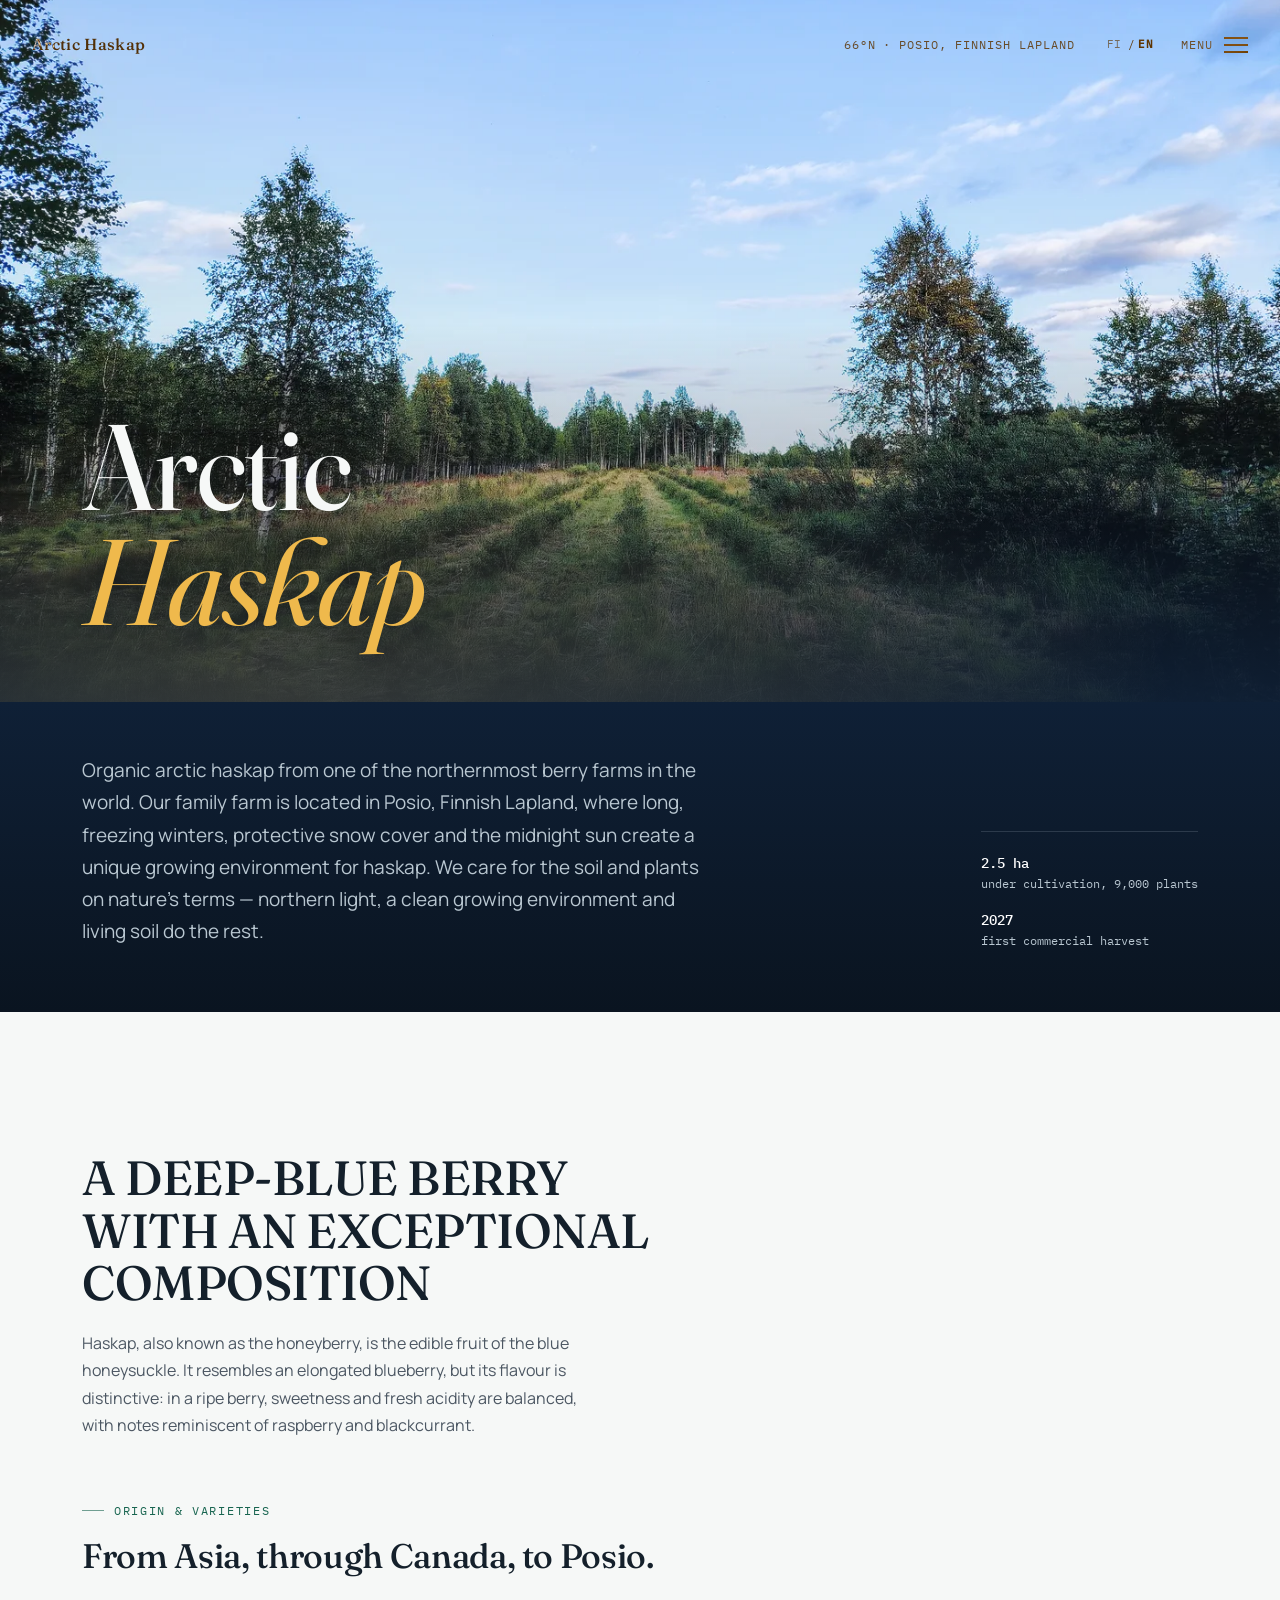
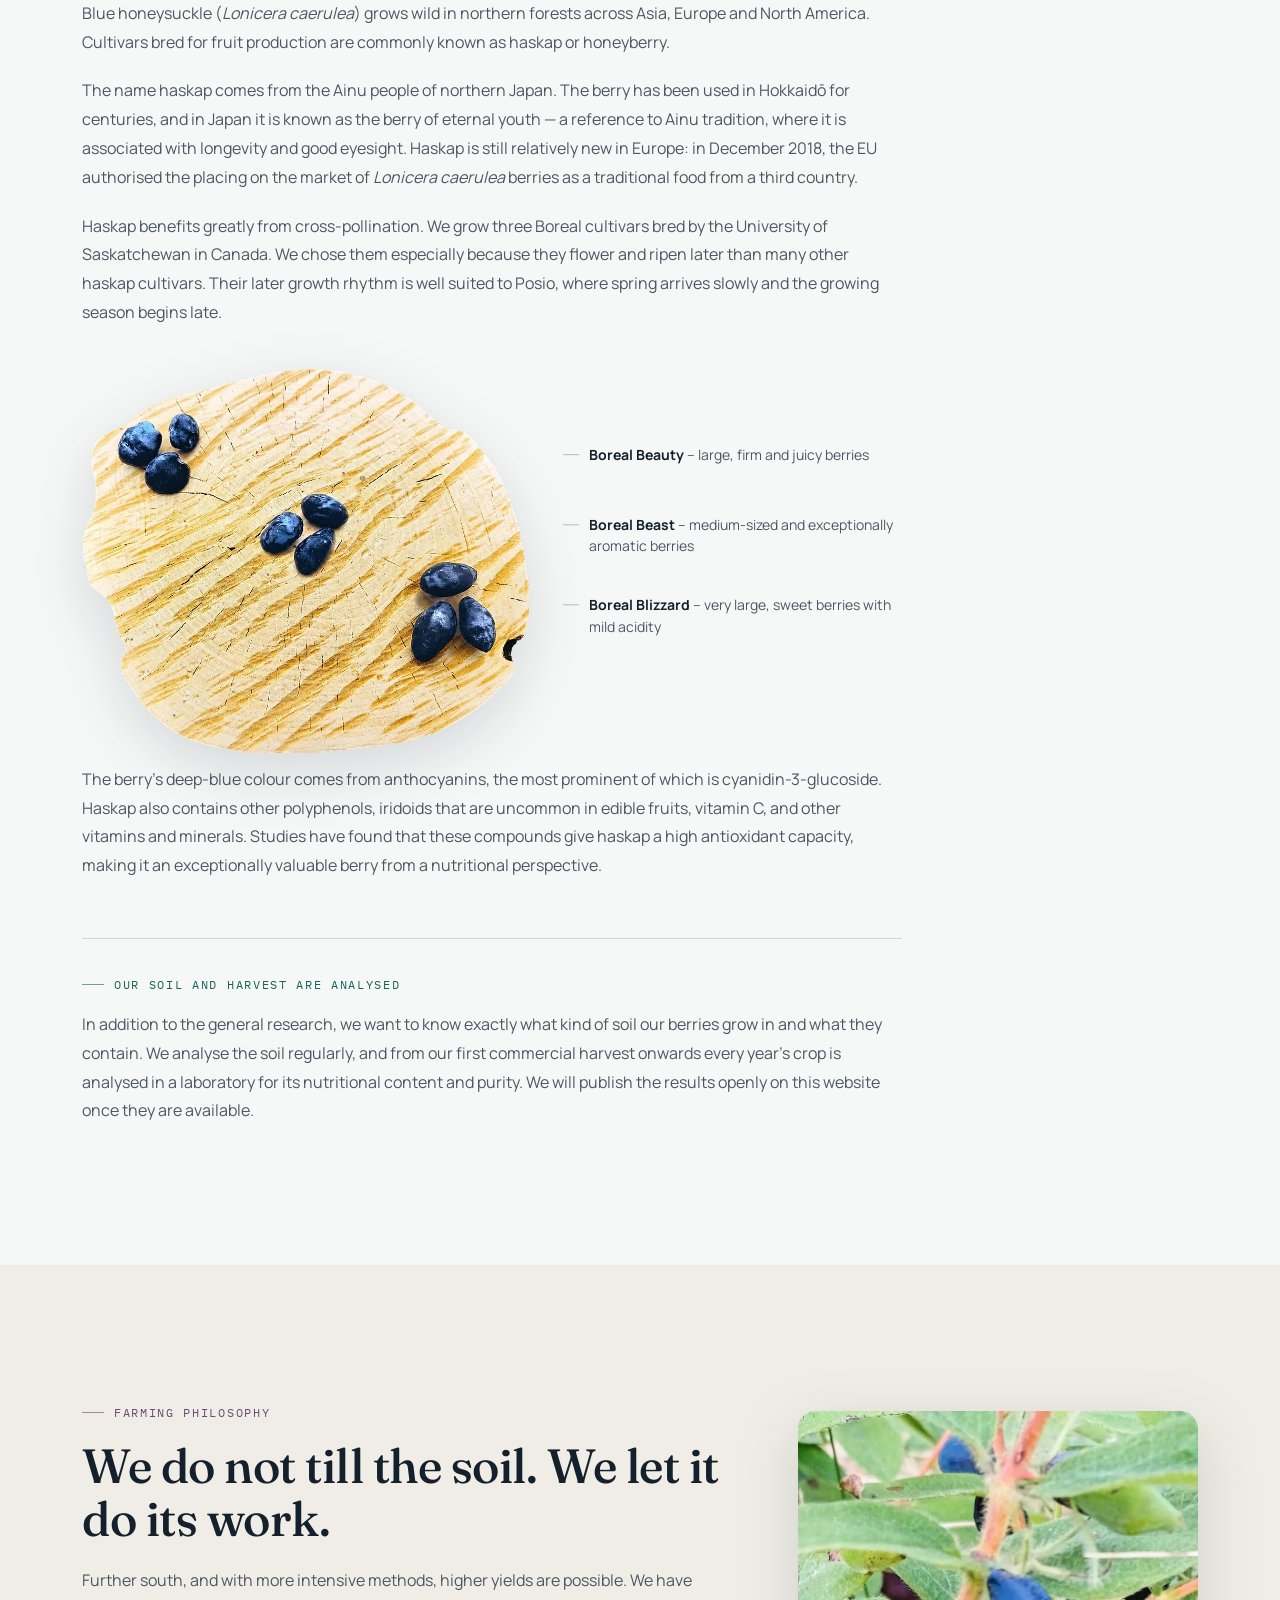
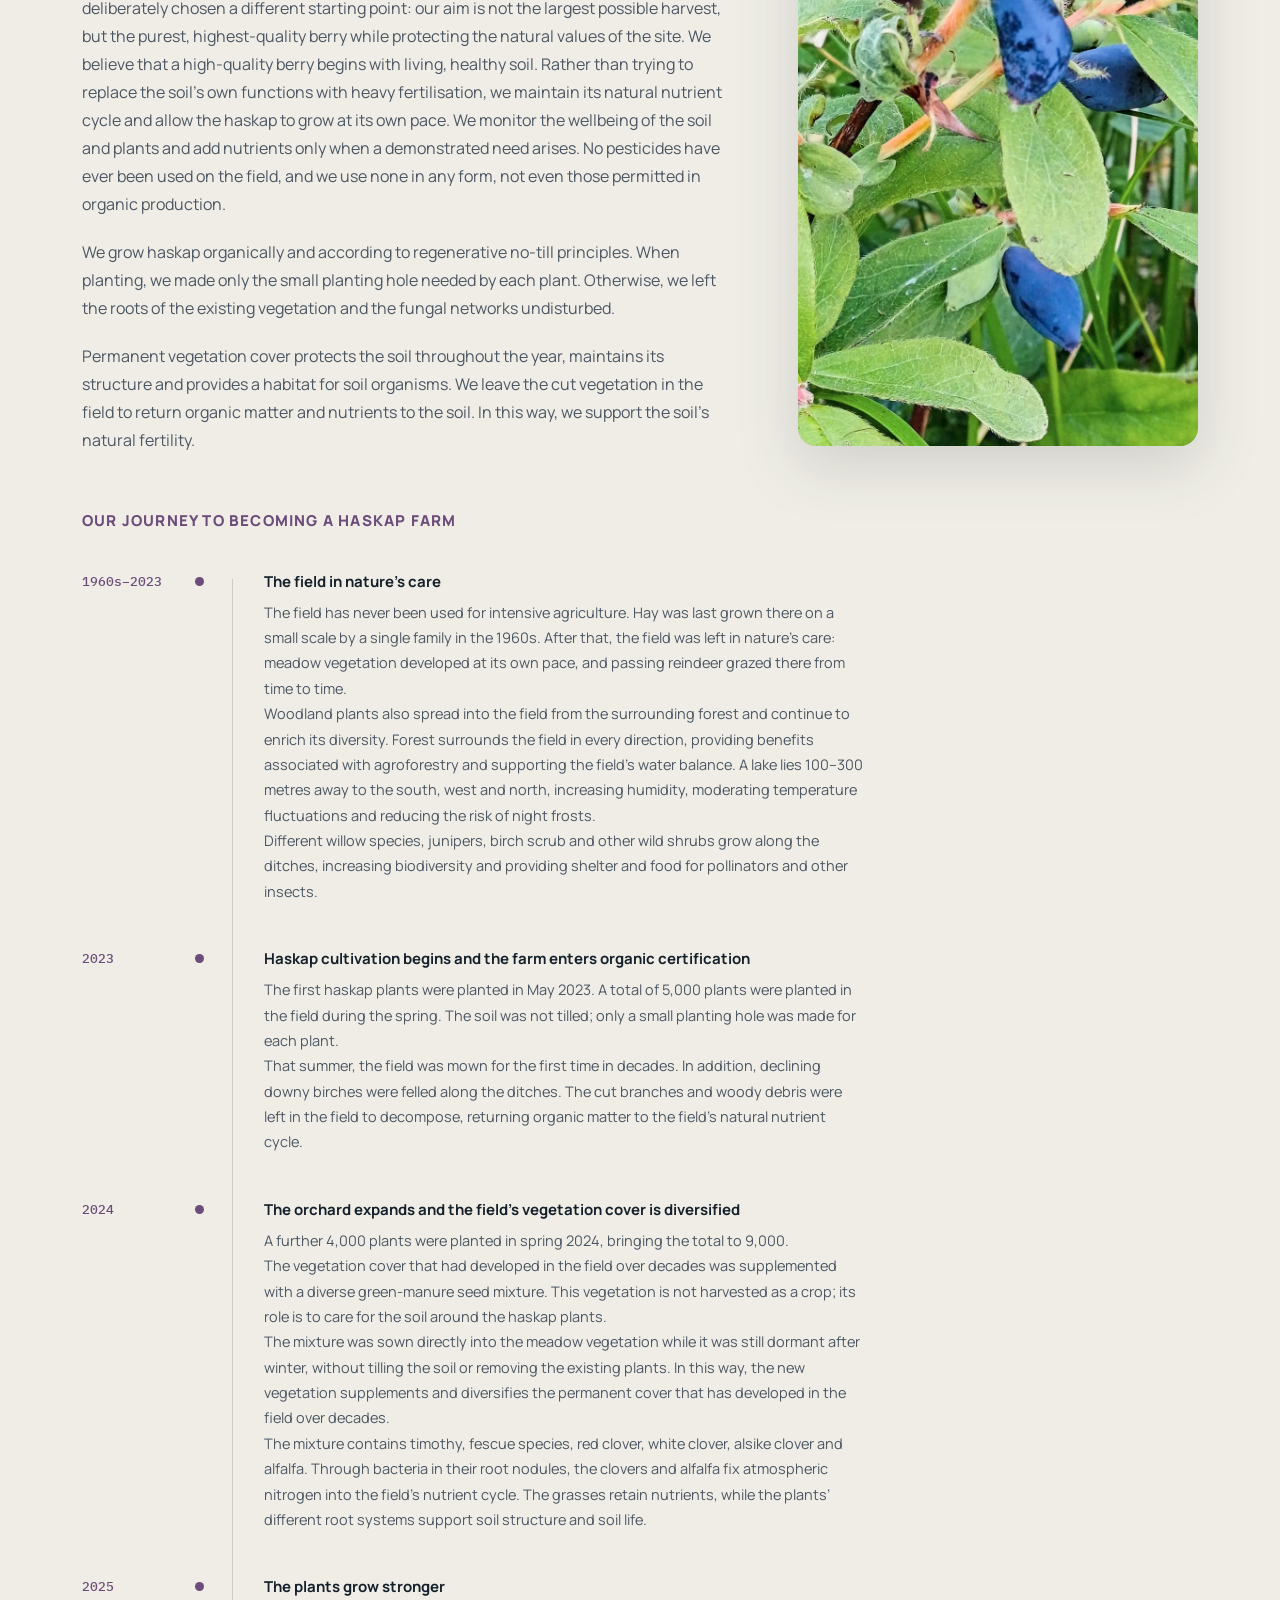
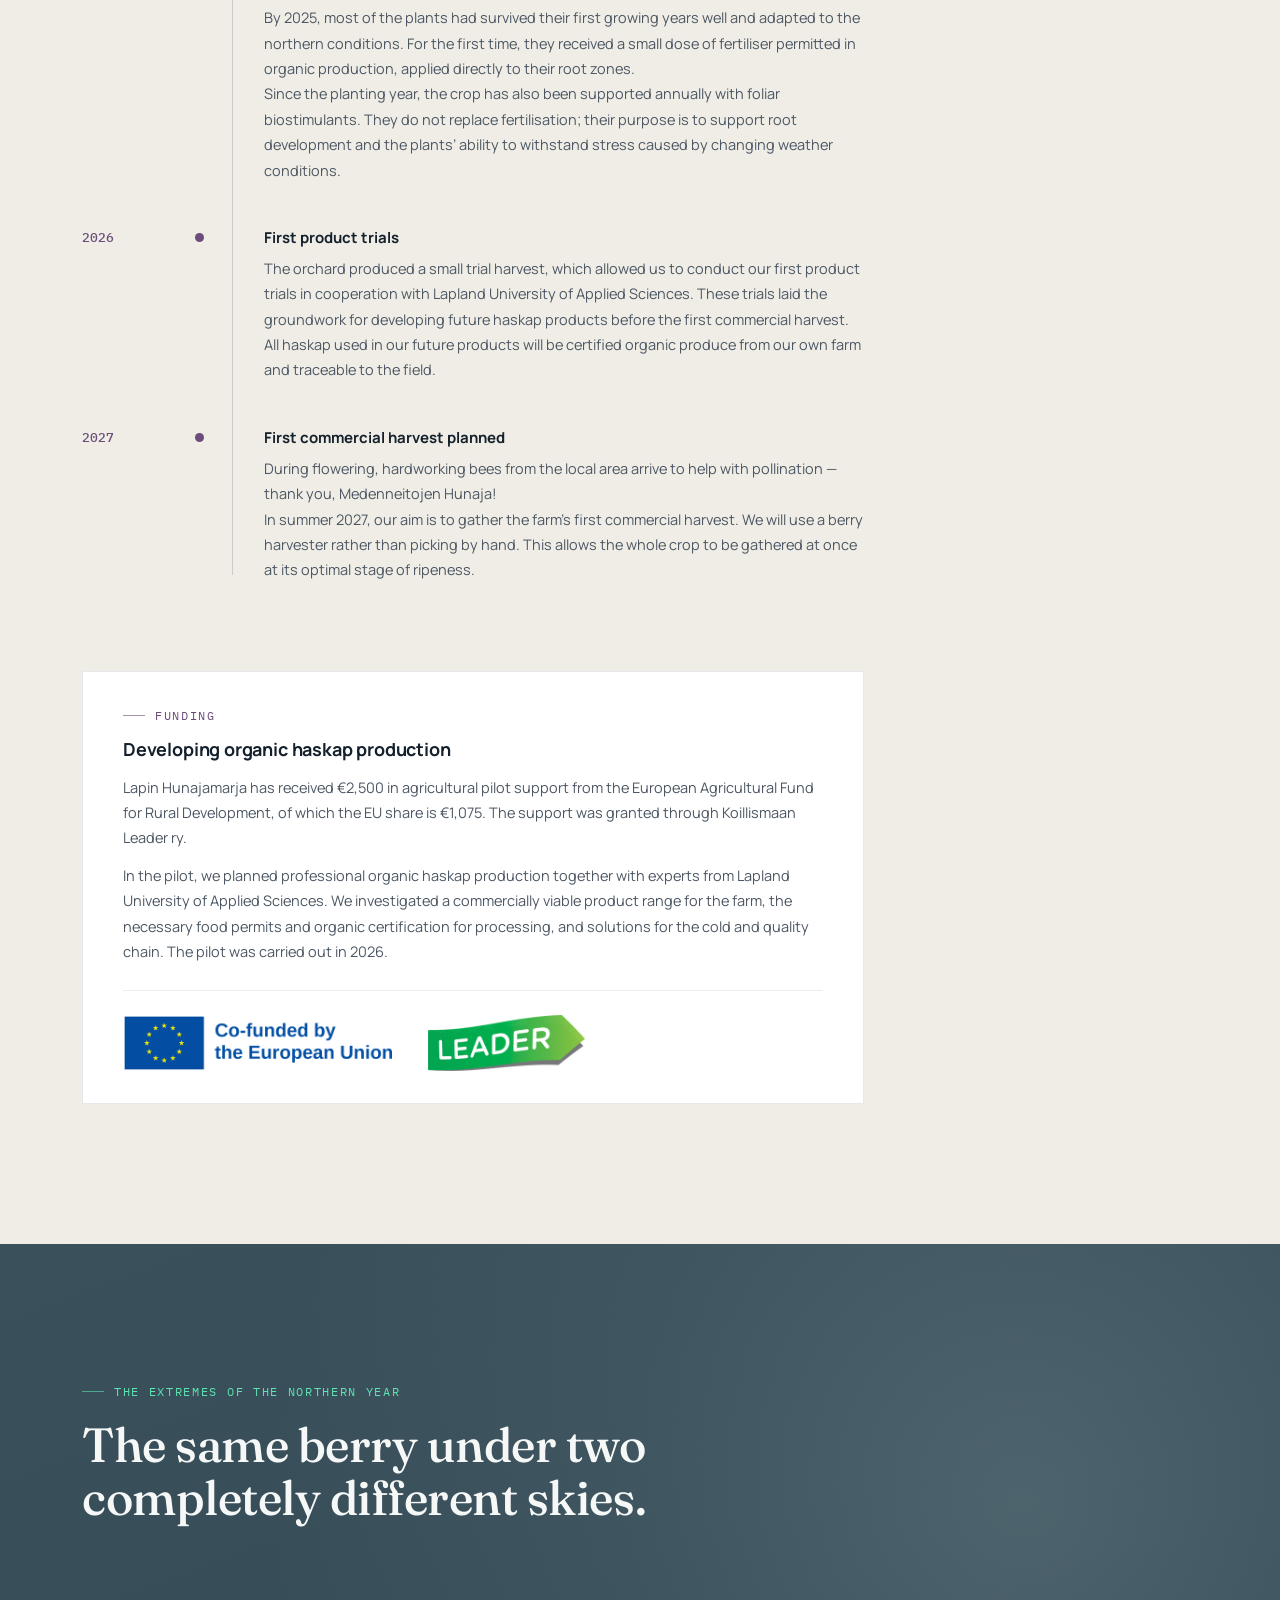
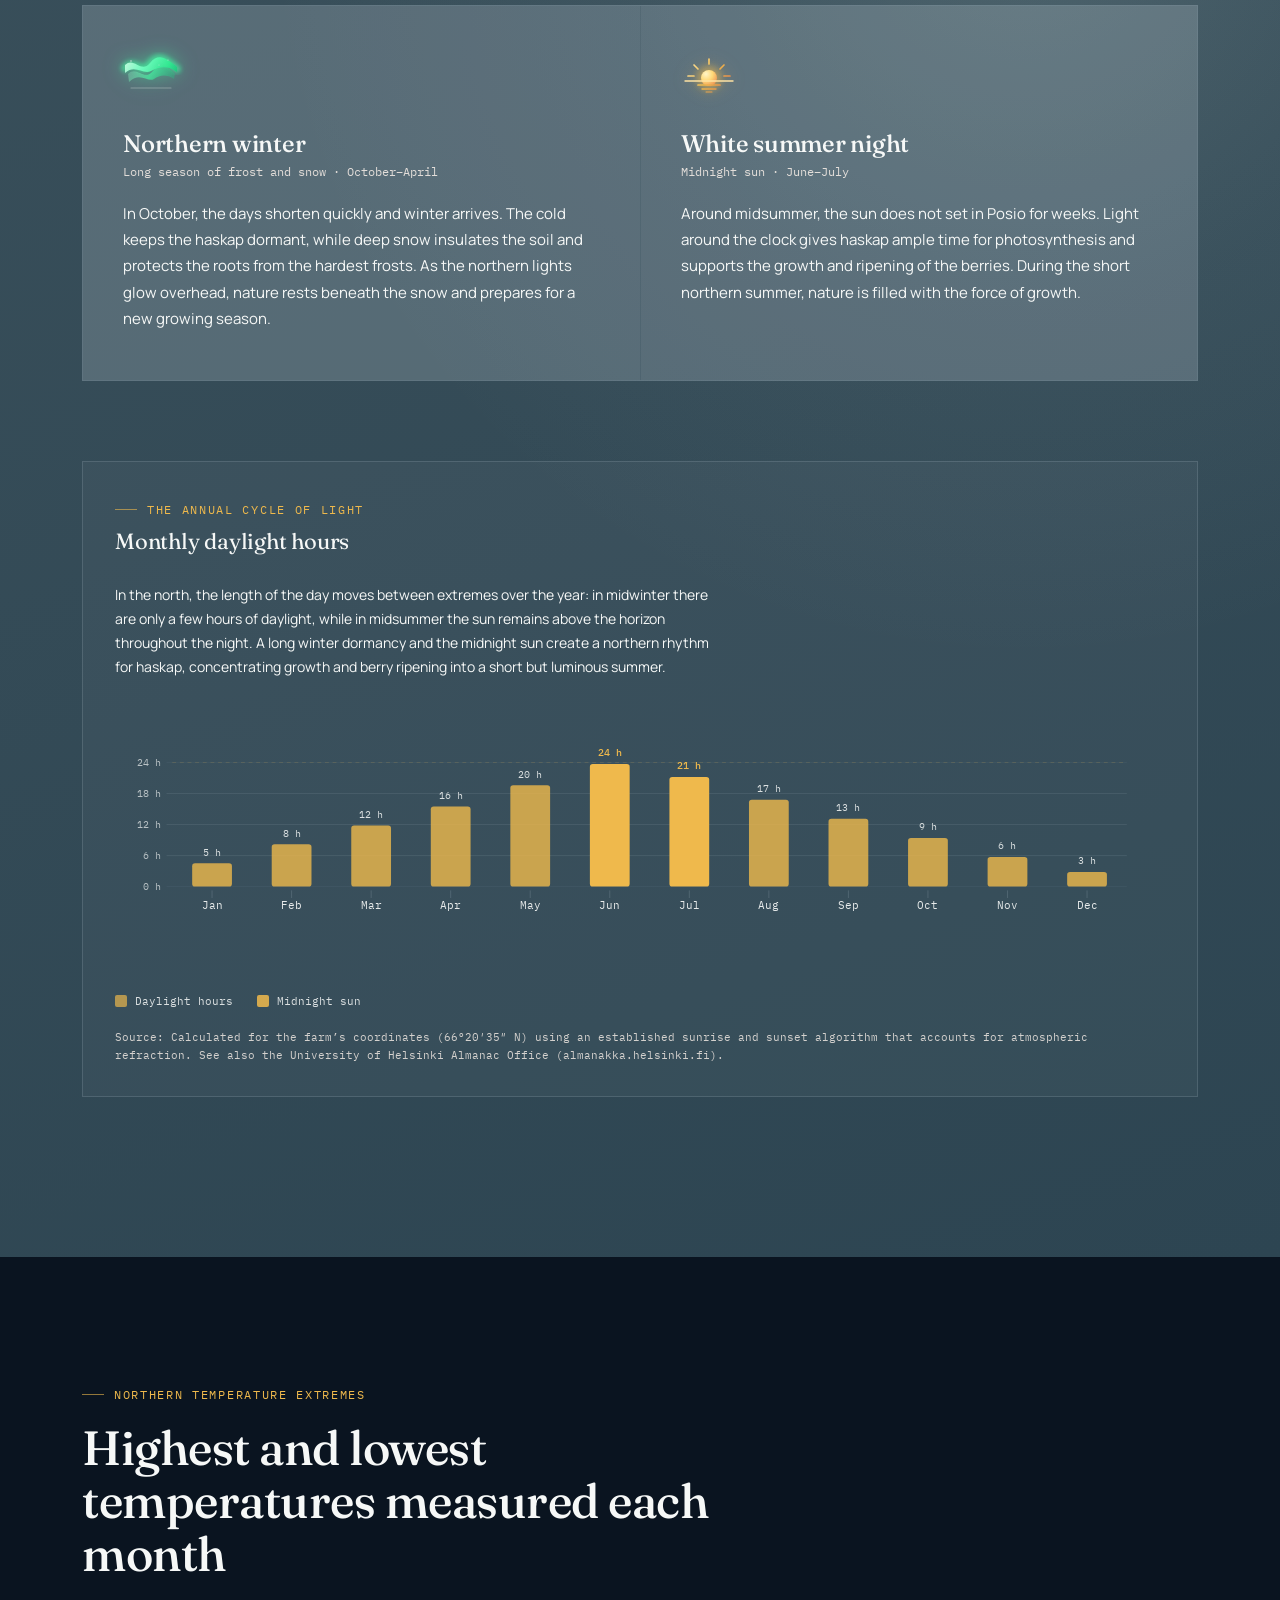
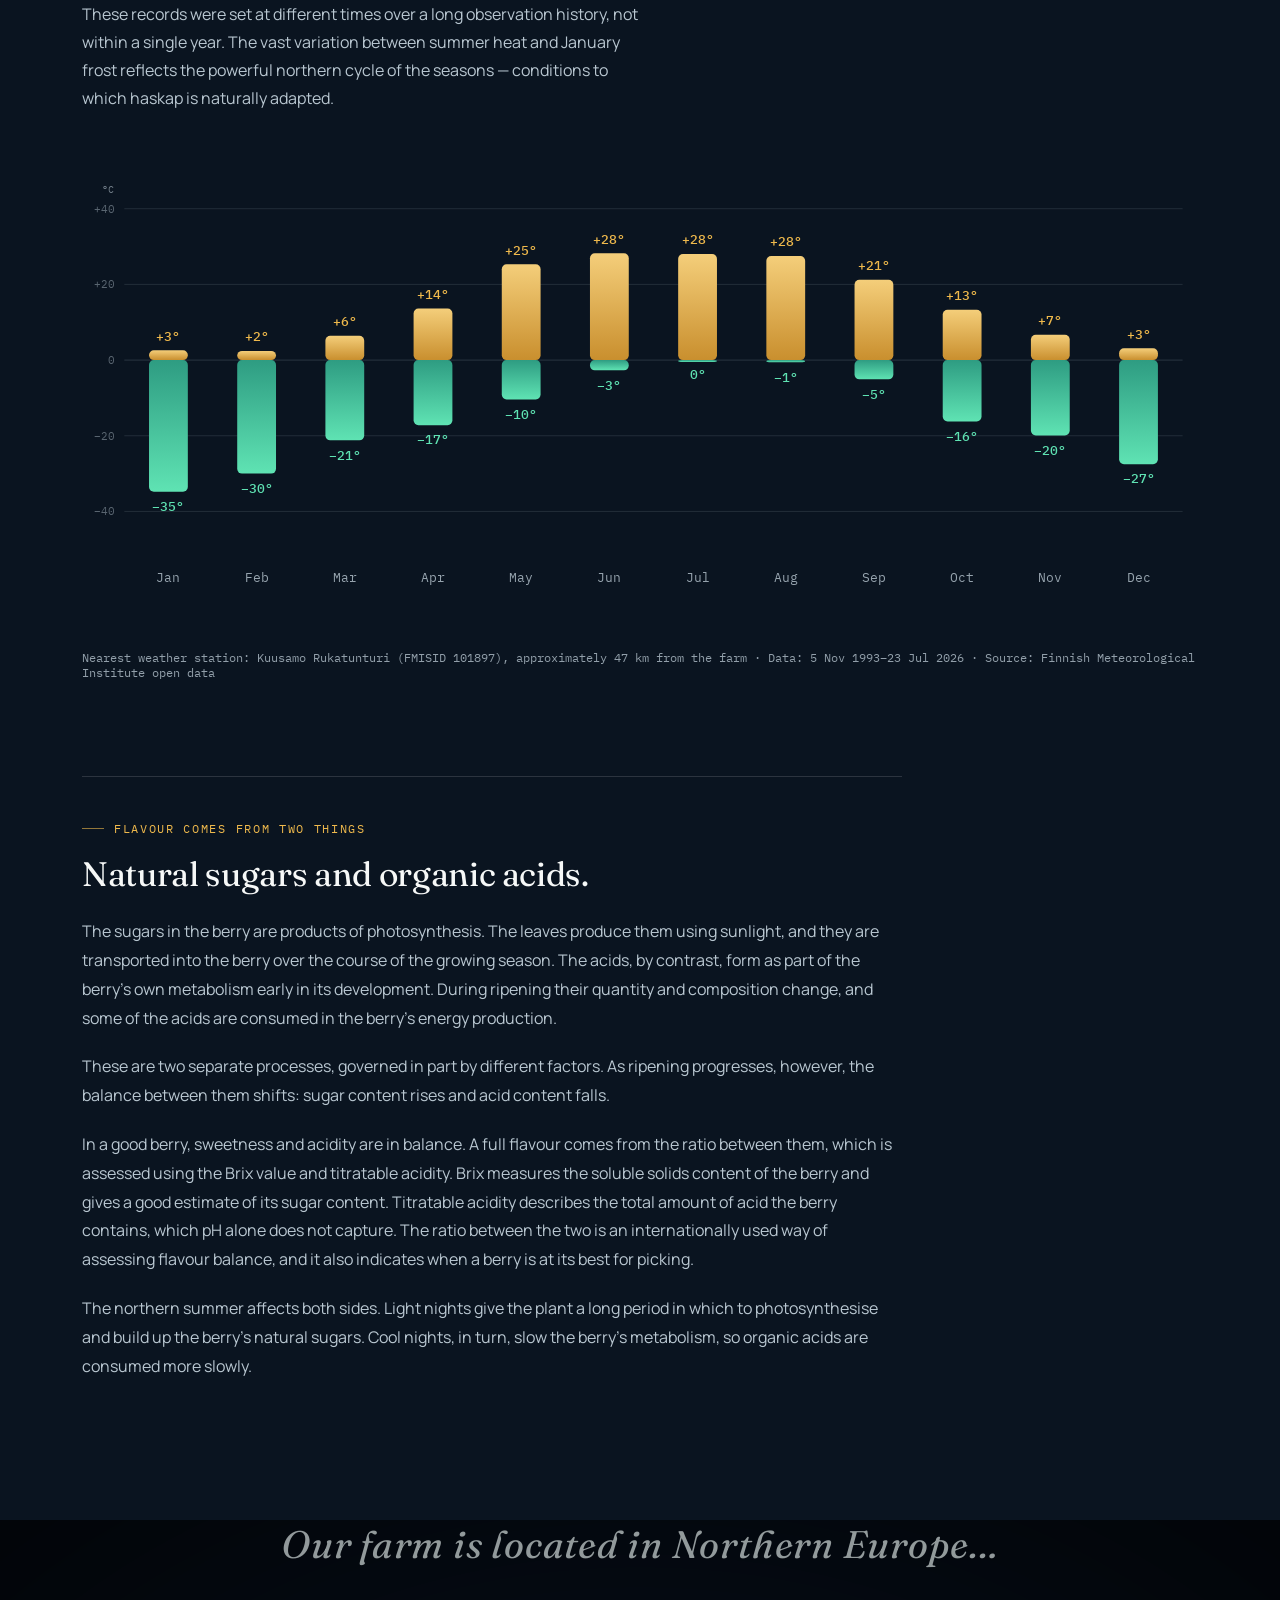
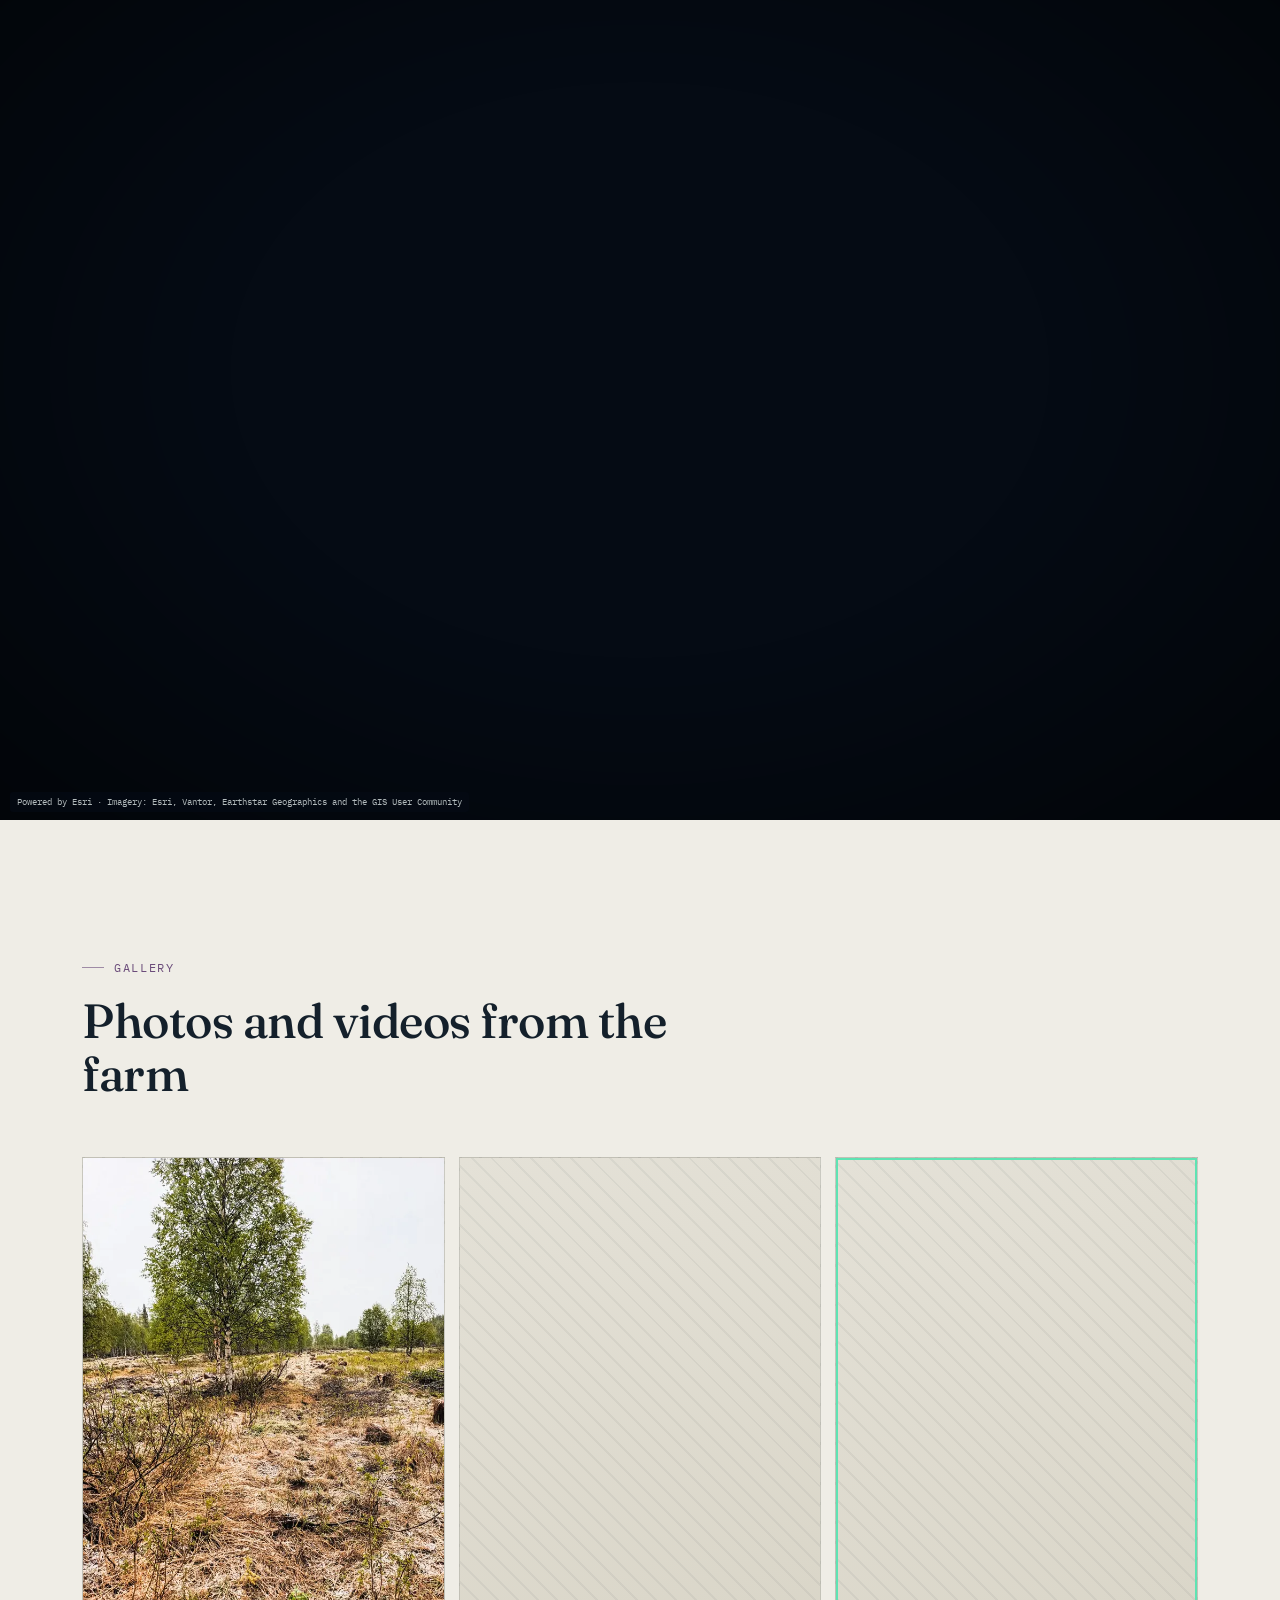
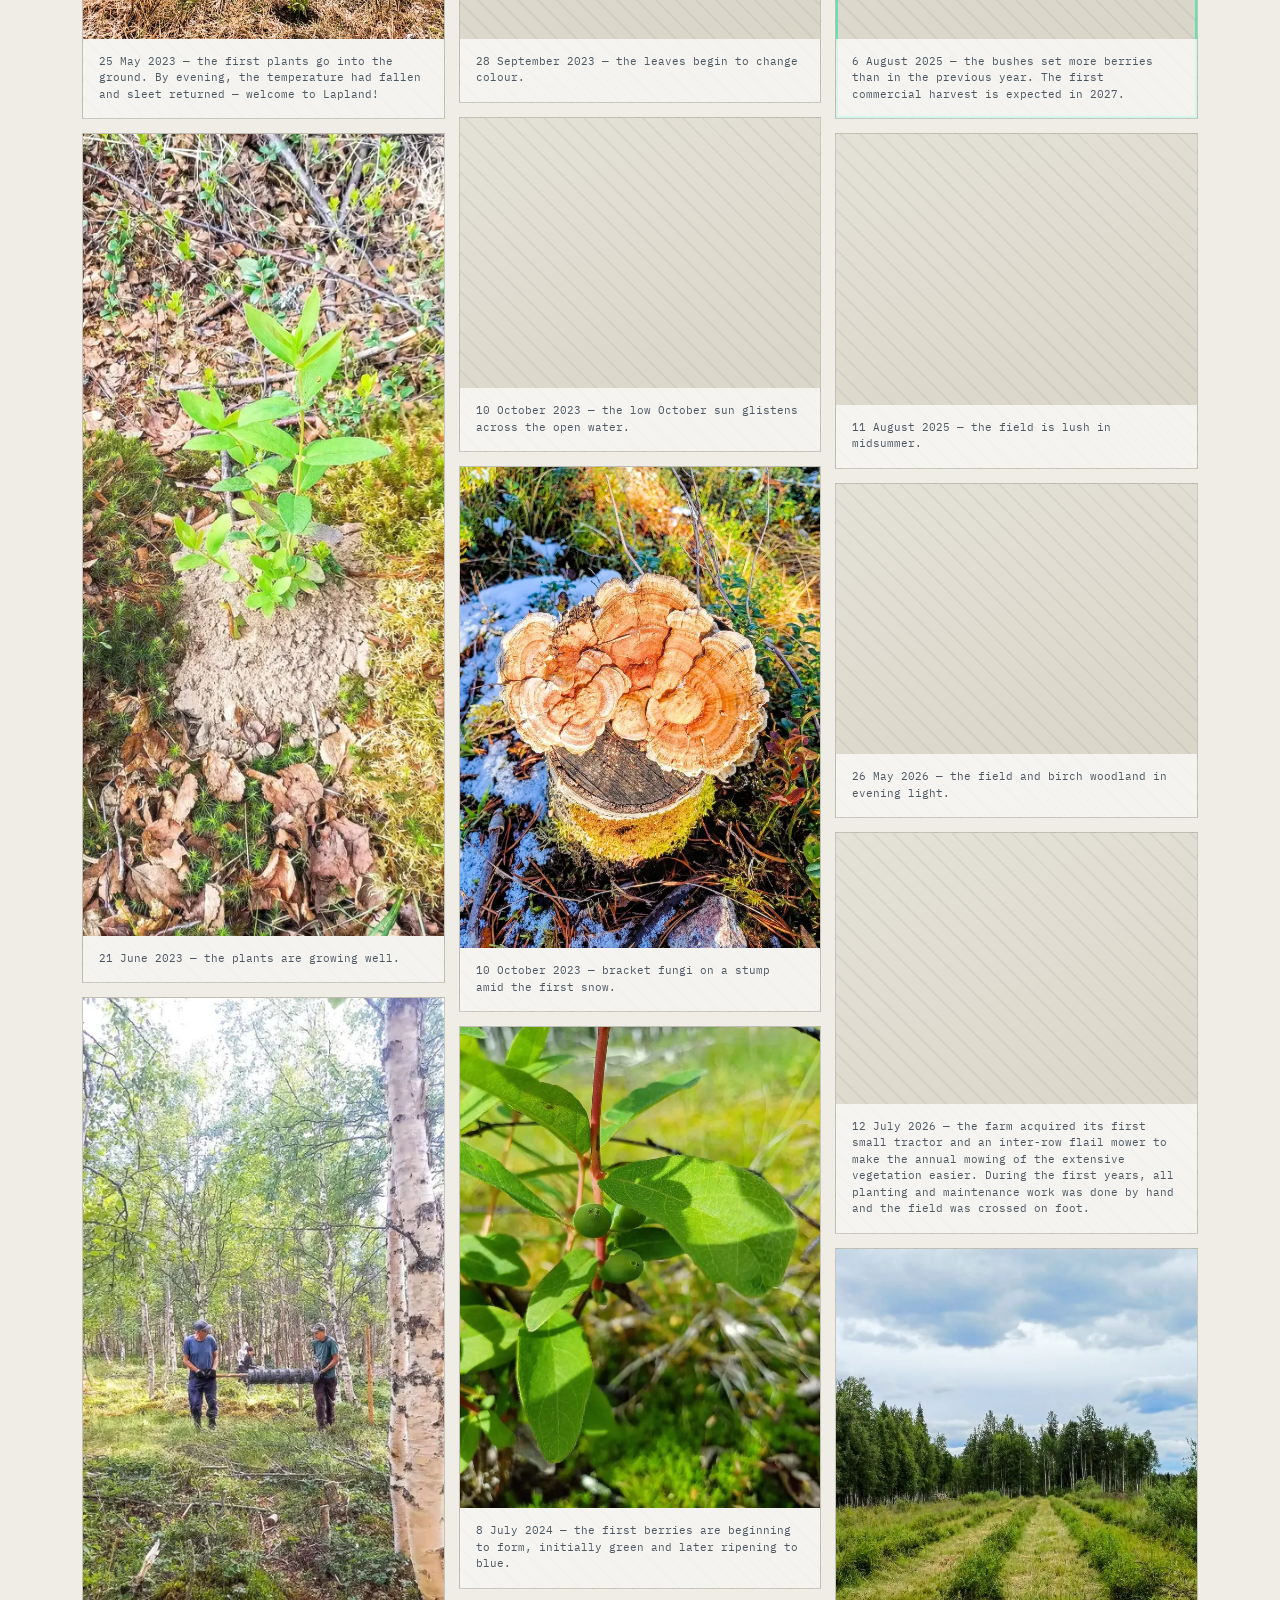
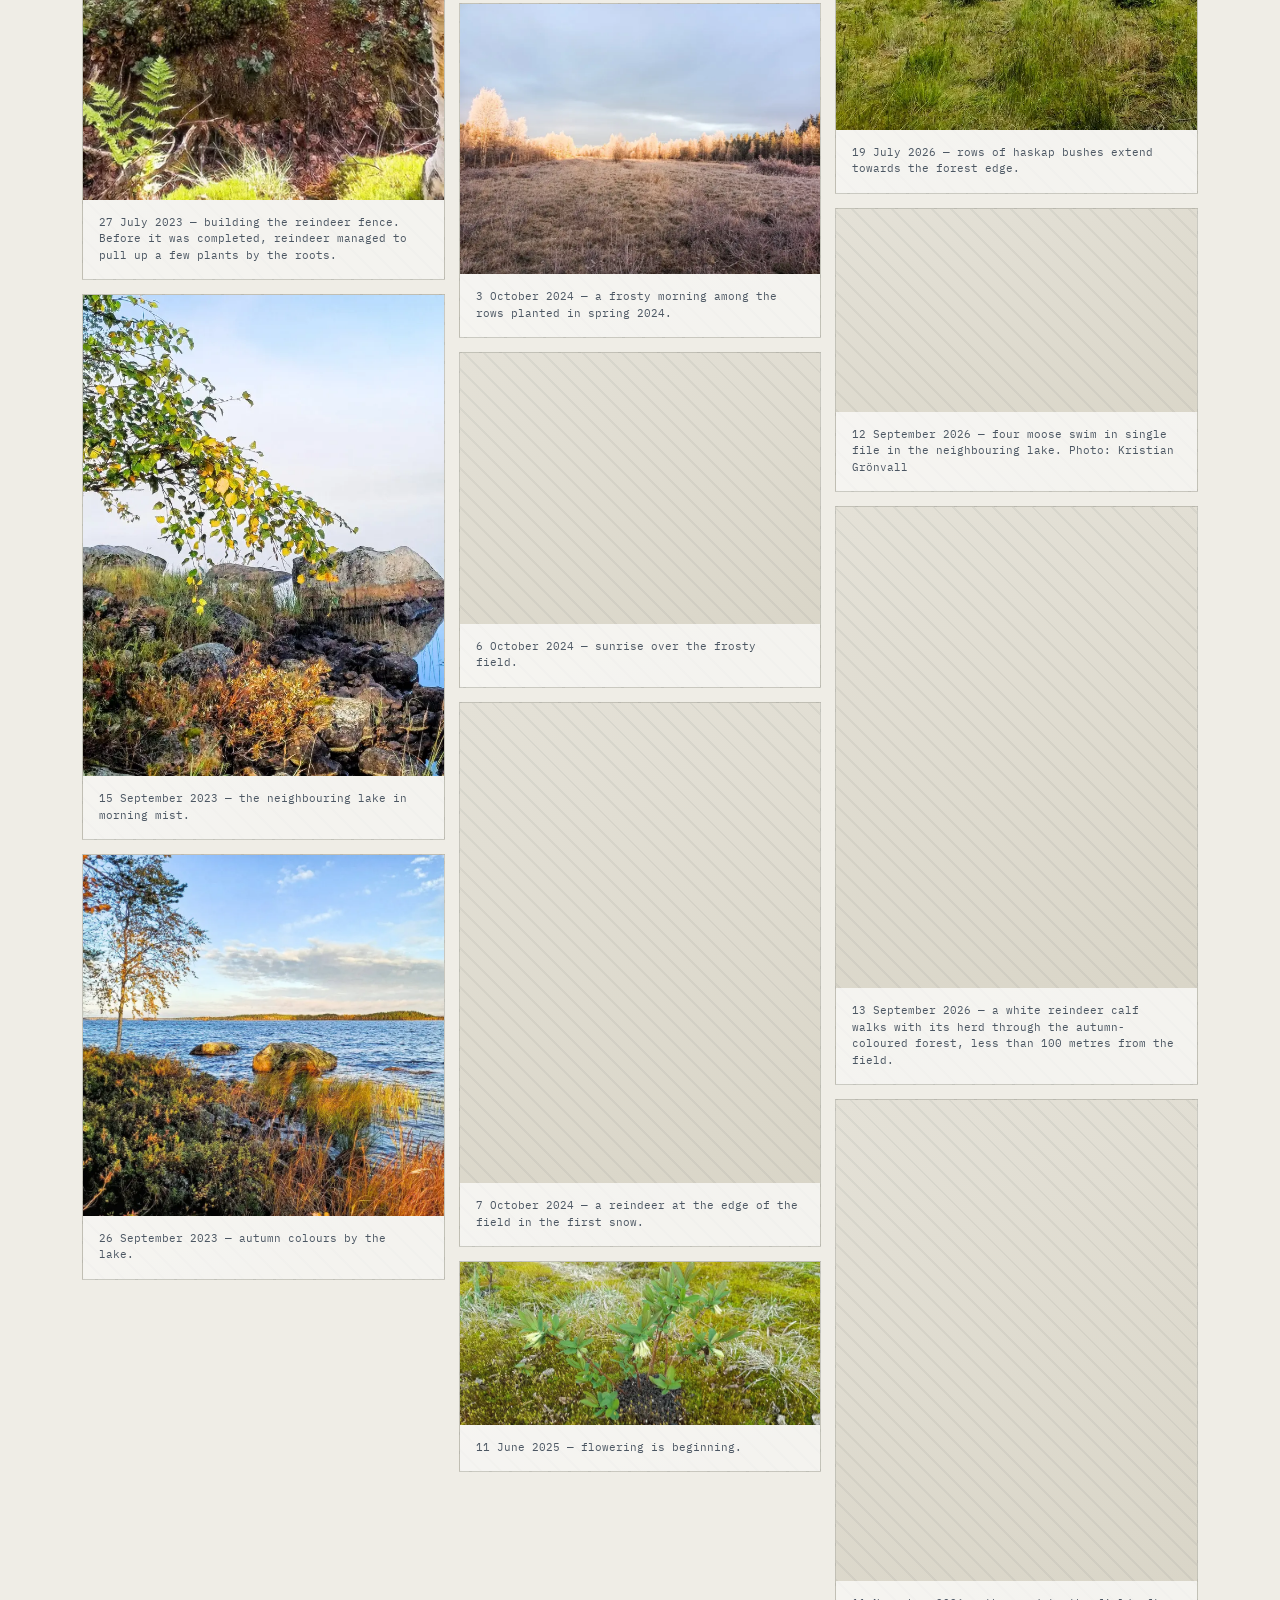
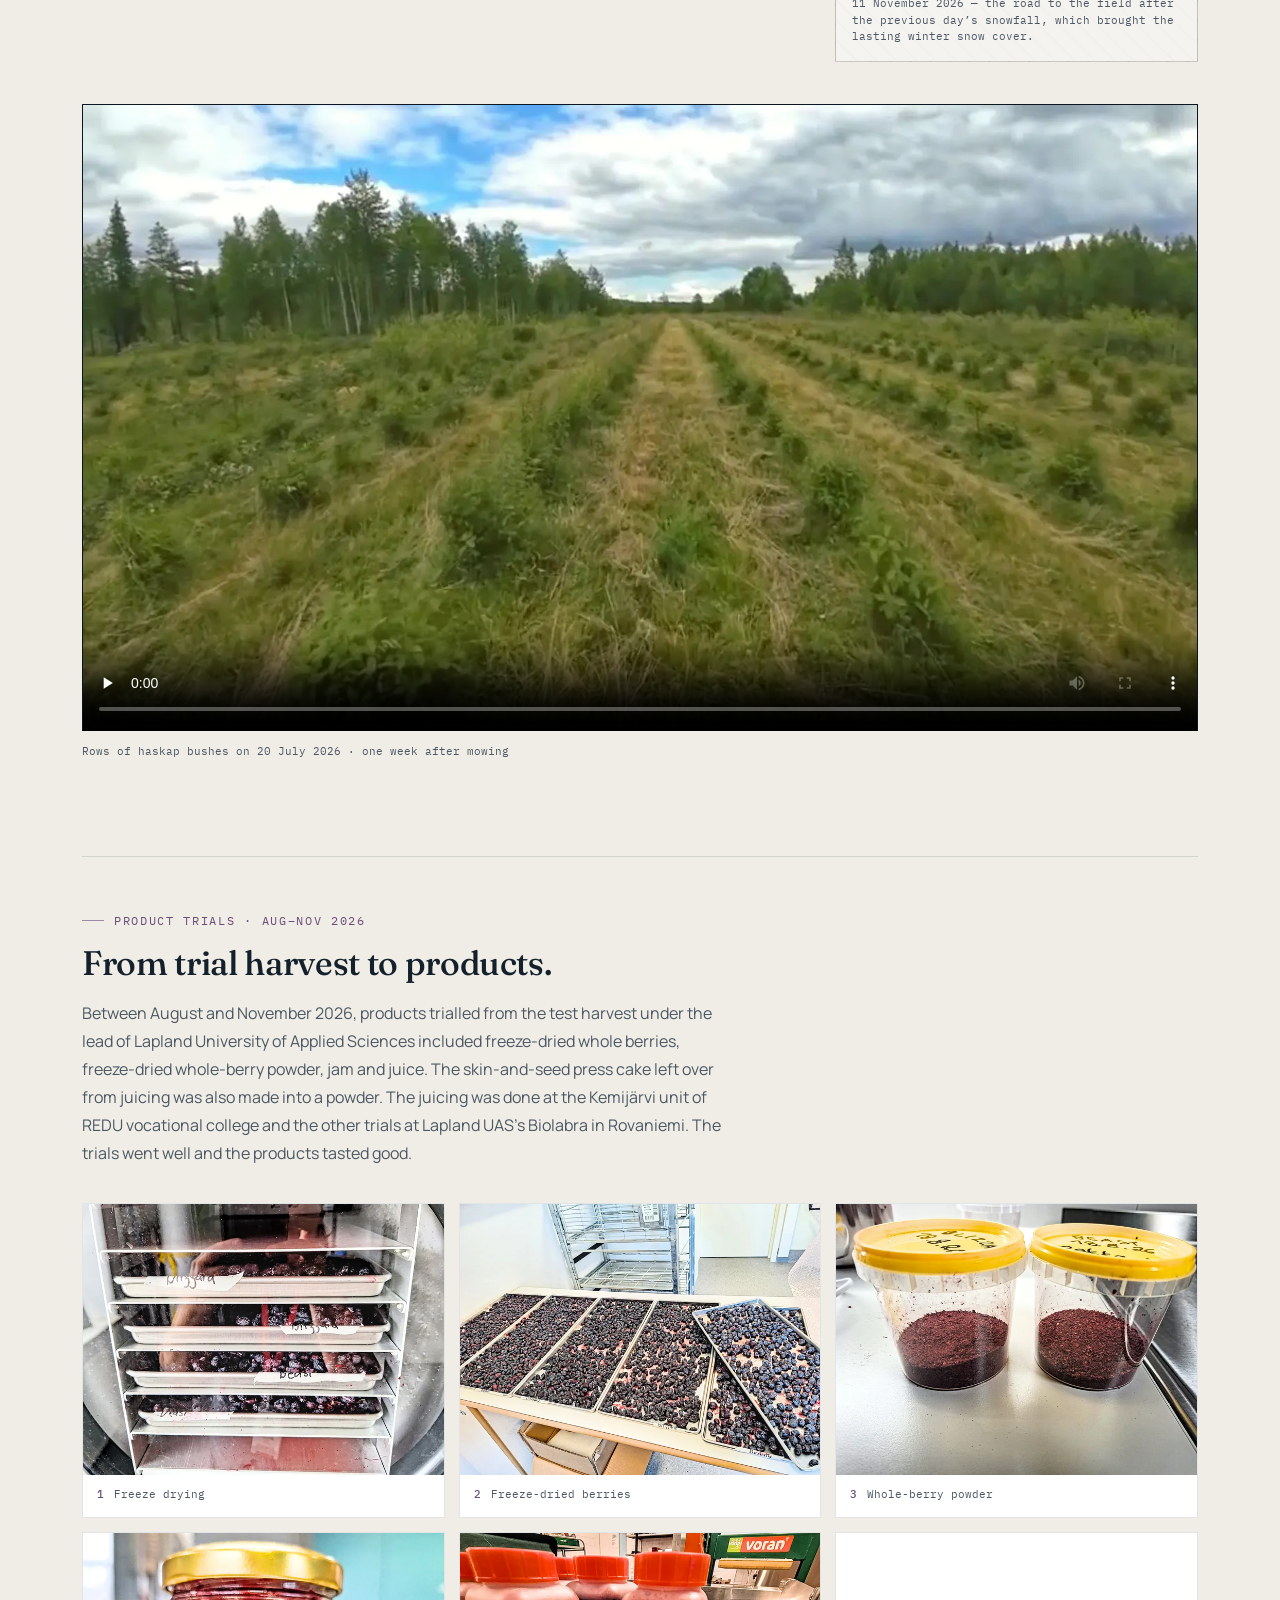
==== en/index.html @ 883b799e "Add files via upload" ====
<!DOCTYPE html>
<html lang="en">
<head>
<meta charset="UTF-8">
<meta name="viewport" content="width=device-width, initial-scale=1.0">
<title>Arctic Haskap — Posio, Finnish Lapland</title>
<meta name="description" content="One of the world's northernmost organic haskap farms, in Posio, Finnish Lapland. Long freezing winters and the midnight sun shape a berry unlike any other.">
<link rel="canonical" href="https://lapinhunajamarja.fi/en/">
<link rel="alternate" hreflang="fi" href="https://lapinhunajamarja.fi/">
<link rel="alternate" hreflang="en" href="https://lapinhunajamarja.fi/en/">
<link rel="alternate" hreflang="x-default" href="https://lapinhunajamarja.fi/">
<link rel="icon" type="image/svg+xml" href="data:image/svg+xml,%3Csvg xmlns='http://www.w3.org/2000/svg' viewBox='0 0 64 64'%3E%3Crect width='64' height='64' rx='14' fill='%230A1420'/%3E%3Ccircle cx='26' cy='30' r='11' fill='%235FE3B3'/%3E%3Ccircle cx='40' cy='38' r='11' fill='%232E9C82'/%3E%3C/svg%3E">
<meta name="theme-color" content="#0A1420">
<meta property="og:type" content="website">
<meta property="og:site_name" content="Arctic Haskap">
<meta property="og:title" content="Arctic Haskap — Posio, Finnish Lapland">
<meta property="og:description" content="Arctic Haskap is one of the northernmost organic haskap farms in the world, located in Posio, Finnish Lapland. Long, freezing winters and the midnight sun create a unique growing environment for the berries.">
<meta property="og:url" content="https://lapinhunajamarja.fi/en/">
<meta property="og:locale" content="en_GB">
<meta property="og:locale:alternate" content="fi_FI">
<meta property="og:image" content="https://lapinhunajamarja.fi/assets/social/og-lapin-hunajamarja.jpg">
<meta property="og:image:type" content="image/jpeg">
<meta property="og:image:width" content="1200">
<meta property="og:image:height" content="630">
<meta property="og:image:alt" content="Haskap field and birch woodland in morning light in Posio">
<meta name="twitter:card" content="summary_large_image">
<meta name="twitter:title" content="Arctic Haskap — Posio, Finnish Lapland">
<meta name="twitter:description" content="Arctic Haskap is one of the northernmost organic haskap farms in the world, located in Posio, Finnish Lapland.">
<meta name="twitter:image" content="https://lapinhunajamarja.fi/assets/social/og-lapin-hunajamarja.jpg">
<meta name="twitter:image:alt" content="Haskap field and birch woodland in morning light in Posio">

<!-- Hero-kuva on sivun LCP-elementti: kerrotaan selaimelle heti, ei odoteta skriptia.
     sizes-arvo rajaa mobiilin pikselitiheyden jarkevaksi (kuva on tummennusgradientin alla). -->
<link rel="preload" as="image" fetchpriority="high"
      href="../assets/hero/hero-800.webp"
      imagesrcset="../assets/hero/hero-800.webp 800w, ../assets/hero/hero-1100.webp 1100w, ../assets/hero/hero-1400.webp 1400w, ../assets/hero/hero-1900.webp 1900w"
      imagesizes="(max-width:700px) 85vw, 100vw">

<script>document.documentElement.classList.add('js');</script>

<noscript><style>
  /* Karttapallo ja kaaviot piirretaan JavaScriptilla — ilman sita ne olisivat tyhjia laatikoita. */
  #map-section,#tempChart,#daylightTimeline{display:none;}
</style></noscript>
<link rel="apple-touch-icon" sizes="180x180" href="../assets/icons/apple-touch-icon.png">
<link rel="manifest" href="../site.webmanifest">
<link rel="preload" as="font" type="font/woff2" crossorigin href="../assets/fonts/fraunces-latin-standard-normal.woff2">
<link rel="preload" as="font" type="font/woff2" crossorigin href="../assets/fonts/manrope-latin-wght-normal.woff2">
<link rel="stylesheet" href="../assets/site.css">
<script>
/* Language-specific values for the shared script (../assets/site.js). */
window.SITE = {
  base: '../',
  globe: {
    name: 'Arctic Haskap',
    loadError: 'The globe could not be loaded'
  },
  charts: {
    monthsLong:  ['Jan','Feb','Mar','Apr','May','Jun','Jul','Aug','Sep','Oct','Nov','Dec']
  }
};
</script>
<script type="application/ld+json">
{
  "@context": "https://schema.org",
  "@graph": [
    {
      "@type": "WebSite",
      "@id": "https://lapinhunajamarja.fi/en/#website",
      "url": "https://lapinhunajamarja.fi/en/",
      "name": "Arctic Haskap",
      "inLanguage": "en",
      "publisher": { "@id": "https://lapinhunajamarja.fi/#org" }
    },
    {
      "@type": ["Organization", "LocalBusiness"],
      "@id": "https://lapinhunajamarja.fi/#org",
      "name": "Lapin Hunajamarja",
      "alternateName": "Arctic Haskap",
      "description": "An organic haskap farm in Posio, Finnish Lapland, and one of the northernmost in the world. First commercial harvest expected in 2027.",
      "url": "https://lapinhunajamarja.fi/",
      "image": "https://lapinhunajamarja.fi/assets/social/og-lapin-hunajamarja.jpg",
      "email": "info@lapinhunajamarja.fi",
      "telephone": "+358449701025",
      "taxID": "1811598-1",
      "identifier": {
        "@type": "PropertyValue",
        "propertyID": "Y-tunnus",
        "value": "1811598-1"
      },
      "foundingDate": "2023",
      "address": {
        "@type": "PostalAddress",
        "addressLocality": "Posio",
        "addressRegion": "Lappi",
        "addressCountry": "FI"
      },
      "geo": {
        "@type": "GeoCoordinates",
        "latitude": 66.343097,
        "longitude": 28.195568
      },
      "knowsLanguage": ["fi", "en"]
    }
  ]
}
</script>
</head>
<body id="top">
<a class="skip-link" href="#main">Skip to content</a>

<nav id="story" aria-label="Main navigation">
  <a class="brand" href="#top" aria-label="Arctic Haskap – back to the top">Arctic Haskap</a>
  <div class="nav-meta">
    <span class="coords">66°N · POSIO, FINNISH LAPLAND</span>
    <div class="lang-switch" role="navigation" aria-label="Language selection">
      <a href="../" lang="fi" hreflang="fi">FI</a><span aria-hidden="true">/</span><span aria-current="page">EN</span>
    </div>
  </div>
  <button class="nav-toggle" id="nav-toggle" aria-label="Menu" aria-expanded="false" aria-controls="mobile-menu">
    <span class="nav-toggle-label">Menu</span>
    <span class="nav-toggle-icon"><span class="bar"></span><span class="bar"></span><span class="bar"></span></span>
  </button>
</nav>
<nav class="mobile-menu" id="mobile-menu" aria-label="Site sections">
  <a href="#science">Haskap</a>
  <a href="#practices">Farming</a>
  <a href="#seasons">Growing conditions</a>
  <a href="#map-section">Location</a>
  <a href="#gallery">Gallery</a>
  <a href="#trailcam">Trail camera</a>
  <a href="#contact">Contact</a>
  <span class="mobile-menu-coords">66°N · POSIO, FINNISH LAPLAND</span>
</nav>

<main id="main">
<!-- ================= HERO ================= -->
<header class="hero">
  <div class="hero-photo" id="heroPhoto" aria-hidden="true">
    <img class="hero-photo-main" alt="" width="800" height="600" decoding="async" fetchpriority="high"
         src="../assets/hero/hero-800.webp" srcset="../assets/hero/hero-800.webp 800w, ../assets/hero/hero-1100.webp 1100w, ../assets/hero/hero-1400.webp 1400w, ../assets/hero/hero-1900.webp 1900w" sizes="(max-width:700px) 85vw, 100vw">
  </div>
  <canvas id="stars"></canvas>
  <svg class="aurora-svg" viewBox="0 0 1200 700" preserveAspectRatio="none" aria-hidden="true">
    <defs>
      <linearGradient id="auroraG1" x1="0" y1="0" x2="0" y2="1">
        <stop offset="0%" stop-color="#8CFFB0" stop-opacity="0"/>
        <stop offset="30%" stop-color="#5CFF8E" stop-opacity="1"/>
        <stop offset="65%" stop-color="#22C97A" stop-opacity="0.7"/>
        <stop offset="100%" stop-color="#22C97A" stop-opacity="0"/>
      </linearGradient>
      <linearGradient id="auroraG2" x1="0" y1="0" x2="0" y2="1">
        <stop offset="0%" stop-color="#D6FF8C" stop-opacity="0"/>
        <stop offset="30%" stop-color="#7CFFA8" stop-opacity="0.95"/>
        <stop offset="100%" stop-color="#2E9C6B" stop-opacity="0"/>
      </linearGradient>
      <linearGradient id="auroraG3" x1="0" y1="0" x2="0" y2="1">
        <stop offset="0%" stop-color="#B285D6" stop-opacity="0"/>
        <stop offset="45%" stop-color="#6FE39E" stop-opacity="0.55"/>
        <stop offset="100%" stop-color="#6B4C7A" stop-opacity="0"/>
      </linearGradient>
      <filter id="auroraBlur" x="-60%" y="-60%" width="220%" height="220%">
        <feGaussianBlur stdDeviation="11"/>
      </filter>
    </defs>
    <g filter="url(#auroraBlur)">
      <path class="ribbon r1" fill="url(#auroraG1)" d="M -100,300 C 80,160 260,360 460,220 S 760,100 960,230 1100,300 1300,240 L 1300,-50 L -100,-50 Z"/>
      <path class="ribbon r2" fill="url(#auroraG2)" d="M -100,400 C 120,250 340,430 540,270 S 820,170 1000,290 1150,350 1300,300 L 1300,-50 L -100,-50 Z"/>
      <path class="ribbon r3" fill="url(#auroraG3)" d="M -100,470 C 160,350 380,490 600,350 S 900,260 1100,370 1200,420 1300,380 L 1300,-50 L -100,-50 Z"/>
    </g>
  </svg>
  <div class="hero-content">
    <h1>Arctic<br><em>Haskap</em></h1>
  </div>
</header>

<section class="hero-intro">
  <div class="wrap">
    <p class="hero-sub">Organic arctic haskap from one of the northernmost berry farms in the world. Our family farm is located in Posio, Finnish Lapland, where long, freezing winters, protective snow cover and the midnight sun create a unique growing environment for haskap. We care for the soil and plants on nature’s terms — northern light, a clean growing environment and living soil do the rest.</p>
    <div class="hero-meta">
      <div><strong>2.5 ha</strong>under cultivation, 9,000 plants</div>
      <div><strong>2027</strong>first commercial harvest</div>
    </div>
  </div>
</section>

<!-- ================= SCIENCE ================= -->
<section class="science" id="science">
  <div class="wrap">
    <div class="science-head reveal">
      <h2>A DEEP-BLUE BERRY WITH AN EXCEPTIONAL COMPOSITION</h2>
      <p>Haskap, also known as the honeyberry, is the edible fruit of the blue honeysuckle. It resembles an elongated blueberry, but its flavour is distinctive: in a ripe berry, sweetness and fresh acidity are balanced, with notes reminiscent of raspberry and blackcurrant.</p>
    </div>

    <div class="science-copy reveal">
      <div class="eyebrow">ORIGIN &amp; VARIETIES</div>
      <h3>From Asia, through Canada, to Posio.</h3>
      <p>Blue honeysuckle (<em>Lonicera caerulea</em>) grows wild in northern forests across Asia, Europe and North America. Cultivars bred for fruit production are commonly known as haskap or honeyberry.</p>
      <p>The name haskap comes from the Ainu people of northern Japan. The berry has been used in Hokkaidō for centuries, and in Japan it is known as the berry of eternal youth — a reference to Ainu tradition, where it is associated with longevity and good eyesight. Haskap is still relatively new in Europe: in December 2018, the EU authorised the placing on the market of <em>Lonicera caerulea</em> berries as a traditional food from a third country.</p>
      <p>Haskap benefits greatly from cross-pollination. We grow three Boreal cultivars bred by the University of Saskatchewan in Canada. We chose them especially because they flower and ripen later than many other haskap cultivars. Their later growth rhythm is well suited to Posio, where spring arrives slowly and the growing season begins late.</p>
      <div class="varieties reveal">
        <div class="varieties-photo">
          <img decoding="async" loading="lazy" src="../assets/science/lajikkeet-koivupedilla.webp" srcset="../assets/science/lajikkeet-koivupedilla-mobile.webp 850w, ../assets/science/lajikkeet-koivupedilla.webp 1400w" sizes="(max-width: 900px) 92vw, 470px" alt="Berries of the three Boreal varieties on a birch round: Boreal Beauty top left, Boreal Beast in the centre and Boreal Blizzard bottom right" width="1400" height="1202">
        </div>
        <ul class="science-varieties">
          <li><strong>Boreal Beauty</strong> – large, firm and juicy berries</li>
          <li><strong>Boreal Beast</strong> – medium-sized and exceptionally aromatic berries</li>
          <li><strong>Boreal Blizzard</strong> – very large, sweet berries with mild acidity</li>
        </ul>
      </div>
      <p>The berry’s deep-blue colour comes from anthocyanins, the most prominent of which is cyanidin-3-glucoside. Haskap also contains other polyphenols, iridoids that are uncommon in edible fruits, vitamin C, and other vitamins and minerals. Studies have found that these compounds give haskap a high antioxidant capacity, making it an exceptionally valuable berry from a nutritional perspective.</p>

      <div class="own-harvest">
        <div class="eyebrow">OUR SOIL AND HARVEST ARE ANALYSED</div>
        <p>In addition to the general research, we want to know exactly what kind of soil our berries grow in and what they contain. We analyse the soil regularly, and from our first commercial harvest onwards every year’s crop is analysed in a laboratory for its nutritional content and purity. We will publish the results openly on this website once they are available.</p>
      </div>
    </div>
  </div>
</section>

<!-- ================= PRACTICES / TIMELINE ================= -->
<section class="practices" id="practices">
  <div class="wrap">
    <div class="practices-intro">
      <div class="practices-head reveal">
        <div class="eyebrow">FARMING PHILOSOPHY</div>
        <h2>We do not till the soil. We let it do its work.</h2>
        <p>Further south, and with more intensive methods, higher yields are possible. We have deliberately chosen a different starting point: our aim is not the largest possible harvest, but the purest, highest-quality berry while protecting the natural values of the site. We believe that a high-quality berry begins with living, healthy soil. Rather than trying to replace the soil’s own functions with heavy fertilisation, we maintain its natural nutrient cycle and allow the haskap to grow at its own pace. We monitor the wellbeing of the soil and plants and add nutrients only when a demonstrated need arises. No pesticides have ever been used on the field, and we use none in any form, not even those permitted in organic production.</p>
        <p>We grow haskap organically and according to regenerative no-till principles. When planting, we made only the small planting hole needed by each plant. Otherwise, we left the roots of the existing vegetation and the fungal networks undisturbed.</p>
        <p>Permanent vegetation cover protects the soil throughout the year, maintains its structure and provides a habitat for soil organisms. We leave the cut vegetation in the field to return organic matter and nutrients to the soil. In this way, we support the soil’s natural fertility.</p>
      </div>
      <div class="practices-photo reveal">
        <img decoding="async" loading="lazy" src="../assets/practices/hunajamarjat-pensaassa-19-7-2026.webp" srcset="../assets/practices/hunajamarjat-pensaassa-19-7-2026-mobile.webp 850w, ../assets/practices/hunajamarjat-pensaassa-19-7-2026.webp 961w" sizes="(max-width: 900px) 92vw, 400px" alt="Ripe haskap berries on the bush on 19 July 2026; grass grows between the branches because the field is never tilled" width="961" height="1526">
      </div>
      <h3 class="timeline-title reveal">OUR JOURNEY TO BECOMING A HASKAP FARM</h3>
    </div>

    <div class="timeline">
      <div class="timeline-line"></div>
      <div class="t-item reveal">
        <div class="t-year">1960s–2023</div>
        <div class="t-body">
          <h4>The field in nature’s care</h4>
          <p>The field has never been used for intensive agriculture. Hay was last grown there on a small scale by a single family in the 1960s. After that, the field was left in nature’s care: meadow vegetation developed at its own pace, and passing reindeer grazed there from time to time.</p>
          <p>Woodland plants also spread into the field from the surrounding forest and continue to enrich its diversity. Forest surrounds the field in every direction, providing benefits associated with agroforestry and supporting the field’s water balance. A lake lies 100–300 metres away to the south, west and north, increasing humidity, moderating temperature fluctuations and reducing the risk of night frosts.</p>
          <p>Different willow species, junipers, birch scrub and other wild shrubs grow along the ditches, increasing biodiversity and providing shelter and food for pollinators and other insects.</p>
        </div>
      </div>
      <div class="t-item reveal">
        <div class="t-year">2023</div>
        <div class="t-body">
          <h4>Haskap cultivation begins and the farm enters organic certification</h4>
          <p>The first haskap plants were planted in May 2023. A total of 5,000 plants were planted in the field during the spring. The soil was not tilled; only a small planting hole was made for each plant.</p>
          <p>That summer, the field was mown for the first time in decades. In addition, declining downy birches were felled along the ditches. The cut branches and woody debris were left in the field to decompose, returning organic matter to the field’s natural nutrient cycle.</p>
        </div>
      </div>
      <div class="t-item reveal">
        <div class="t-year">2024</div>
        <div class="t-body">
          <h4>The orchard expands and the field’s vegetation cover is diversified</h4>
          <p>A further 4,000 plants were planted in spring 2024, bringing the total to 9,000.</p>
          <p>The vegetation cover that had developed in the field over decades was supplemented with a diverse green-manure seed mixture. This vegetation is not harvested as a crop; its role is to care for the soil around the haskap plants.</p>
          <p>The mixture was sown directly into the meadow vegetation while it was still dormant after winter, without tilling the soil or removing the existing plants. In this way, the new vegetation supplements and diversifies the permanent cover that has developed in the field over decades.</p>
          <p>The mixture contains timothy, fescue species, red clover, white clover, alsike clover and alfalfa. Through bacteria in their root nodules, the clovers and alfalfa fix atmospheric nitrogen into the field’s nutrient cycle. The grasses retain nutrients, while the plants’ different root systems support soil structure and soil life.</p>
        </div>
      </div>
      <div class="t-item reveal">
        <div class="t-year">2025</div>
        <div class="t-body">
          <h4>The plants grow stronger</h4>
          <p>By 2025, most of the plants had survived their first growing years well and adapted to the northern conditions. For the first time, they received a small dose of fertiliser permitted in organic production, applied directly to their root zones.</p>
          <p>Since the planting year, the crop has also been supported annually with foliar biostimulants. They do not replace fertilisation; their purpose is to support root development and the plants’ ability to withstand stress caused by changing weather conditions.</p>
        </div>
      </div>
      <div class="t-item reveal">
        <div class="t-year">2026</div>
        <div class="t-body">
          <h4>First product trials</h4>
          <p>The orchard produced a small trial harvest, which allowed us to conduct our first product trials in cooperation with Lapland University of Applied Sciences. These trials laid the groundwork for developing future haskap products before the first commercial harvest.</p>
          <p>All haskap used in our future products will be certified organic produce from our own farm and traceable to the field.</p>
        </div>
      </div>
      <div class="t-item reveal">
        <div class="t-year">2027</div>
        <div class="t-body">
          <h4>First commercial harvest planned</h4>
          <p>During flowering, hardworking bees from the local area arrive to help with pollination — thank you, Medenneitojen Hunaja!</p>
          <p>In summer 2027, our aim is to gather the farm’s first commercial harvest. We will use a berry harvester rather than picking by hand. This allows the whole crop to be gathered at once at its optimal stage of ripeness.</p>
        </div>
      </div>
    </div>

    <aside class="funding reveal" aria-labelledby="funding-title">
      <div class="eyebrow">FUNDING</div>
      <h3 id="funding-title">Developing organic haskap production</h3>
      <p>Lapin Hunajamarja has received €2,500 in agricultural pilot support from the European Agricultural Fund for Rural Development, of which the EU share is €1,075. The support was granted through Koillismaan Leader ry.</p>
      <p>In the pilot, we planned professional organic haskap production together with experts from Lapland University of Applied Sciences. We investigated a commercially viable product range for the farm, the necessary food permits and organic certification for processing, and solutions for the cold and quality chain. The pilot was carried out in 2026.</p>
      <div class="funding-logos">
        <img decoding="async" loading="lazy" src="../assets/eu-co-funded.png" alt="Co-funded by the European Union" width="576" height="120">
        <img decoding="async" loading="lazy" src="../assets/leader.png" alt="Leader" width="336" height="120">
      </div>
    </aside>
  </div>
</section>

<!-- ================= SEASONS ================= -->
<section class="seasons" id="seasons">
  <div class="seasons-bg" id="seasonsBg"></div>
  <div class="wrap">
    <div class="seasons-head reveal">
      <div class="eyebrow">THE EXTREMES OF THE NORTHERN YEAR</div>
      <h2>The same berry under two completely different skies.</h2>
    </div>

    <div class="season-grid">
      <div class="season-card reveal">
        <svg class="season-icon aurora-icon" viewBox="0 0 56 38" fill="none" aria-hidden="true">
          <defs>
            <linearGradient id="auroraIconGradient" x1="2" y1="3" x2="54" y2="30" gradientUnits="userSpaceOnUse">
              <stop offset="0" stop-color="#D2FFE7"/>
              <stop offset=".34" stop-color="#70FFC0"/>
              <stop offset=".7" stop-color="#32EC92"/>
              <stop offset="1" stop-color="#0FAF70"/>
            </linearGradient>
            <linearGradient id="auroraIconGradientTwo" x1="5" y1="7" x2="50" y2="31" gradientUnits="userSpaceOnUse">
              <stop offset="0" stop-color="#A3FFD4" stop-opacity=".26"/>
              <stop offset=".5" stop-color="#45F2A1" stop-opacity=".92"/>
              <stop offset="1" stop-color="#19C57D" stop-opacity=".3"/>
            </linearGradient>
            <filter id="auroraIconBlur" x="-30%" y="-50%" width="160%" height="200%">
              <feGaussianBlur stdDeviation="2.3"/>
            </filter>
          </defs>
          <path class="aurora-glow" d="M2 12C11 1 18 20 27 8S44 5 54 13" stroke="#42FFA4" stroke-width="8" stroke-linecap="round" opacity=".56" filter="url(#auroraIconBlur)"/>
          <path class="aurora-sheet-one" d="M2 9C11 0 18 18 27 7S44 3 54 11L54 16C44 9 36 11 28 15S12 8 2 17Z" fill="url(#auroraIconGradient)" opacity=".9"/>
          <path class="aurora-sheet-two" d="M5 18C14 9 21 26 30 15S45 12 52 18L51 23C43 18 37 19 31 23S17 15 6 26Z" fill="url(#auroraIconGradientTwo)" opacity=".76"/>
          <circle cx="8" cy="5" r=".8" fill="#F6F8F7" opacity=".7"/>
          <circle cx="45" cy="4" r=".6" fill="#F6F8F7" opacity=".55"/>
          <circle cx="36" cy="9" r=".5" fill="#F6F8F7" opacity=".5"/>
          <path d="M8 32H48" stroke="#D7E2DF" stroke-opacity=".38" stroke-width="1.1" stroke-linecap="round"/>
        </svg>
        <h3>Northern winter</h3>
        <span class="season-date">Long season of frost and snow · October–April</span>
        <p>In October, the days shorten quickly and winter arrives. The cold keeps the haskap dormant, while deep snow insulates the soil and protects the roots from the hardest frosts. As the northern lights glow overhead, nature rests beneath the snow and prepares for a new growing season.</p>
      </div>
      <div class="season-card reveal">
        <svg class="season-icon sunset-icon" viewBox="0 0 56 40" fill="none" aria-hidden="true">
          <defs>
            <radialGradient id="sunsetDiscGradient" cx="0" cy="0" r="1" gradientTransform="translate(25 19) rotate(45) scale(15)" gradientUnits="userSpaceOnUse">
              <stop offset="0" stop-color="#FFF5C7"/>
              <stop offset=".44" stop-color="#FFD978"/>
              <stop offset="1" stop-color="#E9824D"/>
            </radialGradient>
            <linearGradient id="sunsetIconGradient" x1="8" y1="7" x2="47" y2="35" gradientUnits="userSpaceOnUse">
              <stop offset="0" stop-color="#FFE19A"/>
              <stop offset=".52" stop-color="#EFB94C"/>
              <stop offset="1" stop-color="#E6814A"/>
            </linearGradient>
            <filter id="sunsetIconBlur" x="-80%" y="-80%" width="260%" height="260%">
              <feGaussianBlur stdDeviation="3"/>
            </filter>
          </defs>
          <circle class="sun-glow" cx="28" cy="23" r="12" fill="#EFB94C" opacity=".45" filter="url(#sunsetIconBlur)"/>
          <circle class="sun-disc" cx="28" cy="23" r="8" fill="url(#sunsetDiscGradient)"/>
          <g class="sun-rays" stroke="url(#sunsetIconGradient)" stroke-width="1.7" stroke-linecap="round">
            <path d="M28 4V9M13 10l4 4M43 10l-4 4M7 21h6M43 21h6"/>
          </g>
          <path d="M4 26H52" stroke="#FFE4A4" stroke-width="1.35" stroke-linecap="round"/>
          <g class="sun-reflection" stroke="url(#sunsetIconGradient)" stroke-linecap="round">
            <path d="M17 30H39" stroke-width="1.7"/>
            <path d="M21 34H35" stroke-width="1.35"/>
            <path d="M25 37H31" stroke-width="1.05"/>
          </g>
        </svg>
        <h3>White summer night</h3>
        <span class="season-date">Midnight sun · June–July</span>
        <p>Around midsummer, the sun does not set in Posio for weeks. Light around the clock gives haskap ample time for photosynthesis and supports the growth and ripening of the berries. During the short northern summer, nature is filled with the force of growth.</p>
      </div>
    </div>

    <!-- ===== NEW: HORIZONTAL DAYLIGHT TIMELINE ===== -->
    <div class="daylight-timeline reveal">
      <div class="eyebrow">THE ANNUAL CYCLE OF LIGHT</div>
      <h2>Monthly daylight hours</h2>
      <noscript><p class="chart-note">JavaScript is required to draw the chart. Daylight varies from about 2.8 hours in December to 23.7 hours in June.</p></noscript>
      <p class="sub">In the north, the length of the day moves between extremes over the year: in midwinter there are only a few hours of daylight, while in midsummer the sun remains above the horizon throughout the night. A long winter dormancy and the midnight sun create a northern rhythm for haskap, concentrating growth and berry ripening into a short but luminous summer.</p>
      <svg id="daylightTimeline" viewBox="0 0 1100 280" xmlns="http://www.w3.org/2000/svg">
        <defs>
          <linearGradient id="barGrad" x1="0" y1="0" x2="0" y2="1">
            <stop offset="0%" stop-color="#EFB94C"/>
            <stop offset="100%" stop-color="#C98F2E"/>
          </linearGradient>
        </defs>
      </svg>
      <div class="tl-legend">
        <span><span class="dot sun"></span> Daylight hours</span>
        <span><span class="dot sun-high"></span> Midnight sun</span>
      </div>
      <p class="daylight-source">Source: Calculated for the farm’s coordinates (66°20′35″ N) using an established sunrise and sunset algorithm that accounts for atmospheric refraction. See also the University of Helsinki Almanac Office (almanakka.helsinki.fi).</p>
    </div>
  </div>
</section>

<!-- ================= EXTREMES (temperature chart) ================= -->
<section class="extremes" id="extremes">
  <div class="wrap">
    <div class="extremes-head reveal">
      <div class="eyebrow">NORTHERN TEMPERATURE EXTREMES</div>
      <h2>Highest and lowest temperatures measured each month</h2>
      <noscript><p class="chart-note">JavaScript is required to draw the chart. The measured extremes range from −34.8°C in January to +28.2°C in June.</p></noscript>
      <p>These records were set at different times over a long observation history, not within a single year. The vast variation between summer heat and January frost reflects the powerful northern cycle of the seasons — conditions to which haskap is naturally adapted.</p>
    </div>
    <div class="extremes-chart reveal">
      <svg id="tempChart" viewBox="0 0 1160 470" xmlns="http://www.w3.org/2000/svg">
        <defs>
          <linearGradient id="maxGrad" x1="0" y1="0" x2="0" y2="1">
            <stop offset="0%" stop-color="#F4CE7A"/>
            <stop offset="100%" stop-color="#C98F2E"/>
          </linearGradient>
          <linearGradient id="minGrad" x1="0" y1="0" x2="0" y2="1">
            <stop offset="0%" stop-color="#2E9C82"/>
            <stop offset="100%" stop-color="#5FE3B3"/>
          </linearGradient>
        </defs>
      </svg>
      <p class="chart-note">Nearest weather station: Kuusamo Rukatunturi (FMISID 101897), approximately 47 km from the farm · Data: 5 Nov 1993–23 Jul 2026 · Source: Finnish Meteorological Institute open data</p>
    </div>
    <div class="balance reveal">
      <div class="eyebrow">FLAVOUR COMES FROM TWO THINGS</div>
      <h3>Natural sugars and organic acids.</h3>
      <p>The sugars in the berry are products of photosynthesis. The leaves produce them using sunlight, and they are transported into the berry over the course of the growing season. The acids, by contrast, form as part of the berry’s own metabolism early in its development. During ripening their quantity and composition change, and some of the acids are consumed in the berry’s energy production.</p>
      <p>These are two separate processes, governed in part by different factors. As ripening progresses, however, the balance between them shifts: sugar content rises and acid content falls.</p>
      <p>In a good berry, sweetness and acidity are in balance. A full flavour comes from the ratio between them, which is assessed using the Brix value and titratable acidity. Brix measures the soluble solids content of the berry and gives a good estimate of its sugar content. Titratable acidity describes the total amount of acid the berry contains, which pH alone does not capture. The ratio between the two is an internationally used way of assessing flavour balance, and it also indicates when a berry is at its best for picking.</p>
      <p>The northern summer affects both sides. Light nights give the plant a long period in which to photosynthesise and build up the berry’s natural sugars. Cool nights, in turn, slow the berry’s metabolism, so organic acids are consumed more slowly.</p>
    </div>
  </div>
</section>

<!-- ================= SIJAINTI / MAP ================= -->
<div id="map-section">

<div id="real-map" role="button" tabindex="0" aria-label="Start the animated globe">
  <img id="real-map-img" alt="Globe showing the farm’s location in Posio" width="1400" height="700" decoding="async">
  <div id="real-map-label">Arctic Haskap · 66°20′35″ N, 28°11′40″ E</div>
</div>

<div id="loader"></div>
<canvas id="globe-canvas"></canvas>
<div id="sat-reveal"><canvas id="sat-canvas"></canvas></div>
<div id="sat-pin">
  <div class="ring"></div>
  <div class="ring"></div>
  <div class="ring"></div>
</div>
<div id="berry-pin"></div>
<div class="vignette"></div>

<div class="narrative">
  <div class="phase-text" id="text-1" lang="en">Our farm is located in Northern Europe&hellip;</div>
  <div class="phase-text" id="text-2" lang="en">in Finnish Lapland.</div>
</div>

<div id="destination-card">
  <h2 id="dest-name">Arctic Haskap</h2>
  <div class="coords" id="dest-coords">66°20′35″ N, 28°11′40″ E</div>
  <button id="globe-play" type="button" aria-label="Show the animated globe">
    <span class="gp-icon" aria-hidden="true"></span><span class="gp-label">View the globe</span>
  </button>
</div>

<button id="replay">Replay ↻</button>

<div class="map-attribution">
  <a href="https://www.esri.com/" target="_blank" rel="noopener noreferrer">Powered by Esri</a>
  · Imagery: Esri, Vantor, Earthstar Geographics and the GIS User Community
</div>

</div>
<!-- ================= /SIJAINTI / MAP ================= -->

<!-- ================= GALLERY (from galleria.html) ================= -->
<section class="gallery" id="gallery">
  <div class="wrap">
    <div class="gallery-head reveal">
      <div class="eyebrow">GALLERY</div>
      <h2>Photos and videos from the farm</h2>
    </div>

    <div class="gallery-grid">
      <div class="g-tile has-img reveal">
        <img decoding="async" loading="lazy" src="../assets/gallery/gallery-01.webp" srcset="../assets/gallery/gallery-01-mobile.webp 675w, ../assets/gallery/gallery-01.webp 1425w" sizes="(max-width: 520px) 100vw, (max-width: 820px) 50vw, (min-width: 1180px) 370px, 33vw" alt="The first haskap plants being planted in the field in Posio on 25 May 2023" width="1425" height="1900">
        <div class="g-caption">25 May 2023 — the first plants go into the ground. By evening, the temperature had fallen and sleet returned — welcome to Lapland!</div>
      </div>
      <div class="g-tile has-img reveal">
        <img decoding="async" loading="lazy" src="../assets/gallery/gallery-02.webp" srcset="../assets/gallery/gallery-02-mobile.webp 405w, ../assets/gallery/gallery-02.webp 855w" sizes="(max-width: 520px) 100vw, (max-width: 820px) 50vw, (min-width: 1180px) 370px, 33vw" alt="A haskap plant growing well in June 2023" width="855" height="1900">
        <div class="g-caption">21 June 2023 — the plants are growing well.</div>
      </div>
      <div class="g-tile has-img reveal">
        <img decoding="async" loading="lazy" src="../assets/gallery/gallery-03.webp" srcset="../assets/gallery/gallery-03-mobile.webp 405w, ../assets/gallery/gallery-03.webp 855w" sizes="(max-width: 520px) 100vw, (max-width: 820px) 50vw, (min-width: 1180px) 370px, 33vw" alt="Building a reindeer fence around the haskap field in Posio in July 2023" width="855" height="1900">
        <div class="g-caption">27 July 2023 — building the reindeer fence. Before it was completed, reindeer managed to pull up a few plants by the roots.</div>
      </div>
      
      <div class="g-tile has-img reveal">
        <img decoding="async" loading="lazy" src="../assets/gallery/gallery-04.webp" srcset="../assets/gallery/gallery-04-mobile.webp 675w, ../assets/gallery/gallery-04.webp 1425w" sizes="(max-width: 520px) 100vw, (max-width: 820px) 50vw, (min-width: 1180px) 370px, 33vw" alt="The neighbouring lake in morning mist in September 2023" width="1425" height="1900">
        <div class="g-caption">15 September 2023 — the neighbouring lake in morning mist.</div>
      </div>
      <div class="g-tile has-img reveal">
        <img decoding="async" loading="lazy" src="../assets/gallery/gallery-05.webp" srcset="../assets/gallery/gallery-05-mobile.webp 900w, ../assets/gallery/gallery-05.webp 1440w" sizes="(max-width: 520px) 100vw, (max-width: 820px) 50vw, (min-width: 1180px) 370px, 33vw" alt="Autumn colours by the lake in September 2023" width="1440" height="1440">
        <div class="g-caption">26 September 2023 — autumn colours by the lake.</div>
      </div>
      <div class="g-tile has-img reveal">
        <img decoding="async" loading="lazy" src="../assets/gallery/gallery-06.webp" srcset="../assets/gallery/gallery-06-mobile.webp 675w, ../assets/gallery/gallery-06.webp 1425w" sizes="(max-width: 520px) 100vw, (max-width: 820px) 50vw, (min-width: 1180px) 370px, 33vw" alt="Autumn colours and a row of haskap plants in Posio in September 2023" width="1425" height="1900">
        <div class="g-caption">28 September 2023 — the leaves begin to change colour.</div>
      </div>
      <div class="g-tile has-img reveal">
        <img decoding="async" loading="lazy" src="../assets/gallery/gallery-07.webp" srcset="../assets/gallery/gallery-07-mobile.webp 900w, ../assets/gallery/gallery-07.webp 2000w" sizes="(max-width: 520px) 100vw, (max-width: 820px) 50vw, (min-width: 1180px) 370px, 33vw" alt="The low October sun glistening on the lake in 2023" width="2000" height="1500">
        <div class="g-caption">10 October 2023 — the low October sun glistens across the open water.</div>
      </div>

      <div class="g-tile has-img reveal">
        <img decoding="async" loading="lazy" src="../assets/gallery/gallery-08.webp" srcset="../assets/gallery/gallery-08-mobile.webp 675w, ../assets/gallery/gallery-08.webp 1425w" sizes="(max-width: 520px) 100vw, (max-width: 820px) 50vw, (min-width: 1180px) 370px, 33vw" alt="Bracket fungi on a stump amid the first snow in October 2023" width="1425" height="1900">
        <div class="g-caption">10 October 2023 — bracket fungi on a stump amid the first snow.</div>
      </div>
      
            <div class="g-tile has-img reveal">
        <img decoding="async" src="../assets/gallery/gallery-09.webp" srcset="../assets/gallery/gallery-09-mobile.webp 675w, ../assets/gallery/gallery-09.webp 1425w" sizes="(max-width: 520px) 100vw, (max-width: 820px) 50vw, (min-width: 1180px) 370px, 33vw" loading="lazy" alt="The first berries beginning to form" width="1425" height="1900">
        <div class="g-caption">8 July 2024 — the first berries are beginning to form, initially green and later ripening to blue.</div>
      </div>
<div class="g-tile wide has-img reveal">
        <img decoding="async" loading="lazy" src="../assets/gallery/gallery-10.webp" srcset="../assets/gallery/gallery-10-mobile.webp 900w, ../assets/gallery/gallery-10.webp 1900w" sizes="(max-width: 520px) 100vw, (max-width: 820px) 50vw, (min-width: 1180px) 370px, 33vw" alt="A frosty October morning in the haskap field in Posio in 2024" width="1900" height="1425">
        <div class="g-caption">3 October 2024 — a frosty morning among the rows planted in spring 2024.</div>
      </div>
      <div class="g-tile has-img reveal">
        <img decoding="async" loading="lazy" src="../assets/gallery/gallery-11.webp" srcset="../assets/gallery/gallery-11-mobile.webp 900w, ../assets/gallery/gallery-11.webp 1600w" sizes="(max-width: 520px) 100vw, (max-width: 820px) 50vw, (min-width: 1180px) 370px, 33vw" alt="Sunrise over the frosty field in October 2024" width="1600" height="1200">
        <div class="g-caption">6 October 2024 — sunrise over the frosty field.</div>
      </div>
      <div class="g-tile has-img reveal">
        <img decoding="async" loading="lazy" src="../assets/gallery/gallery-12.webp" srcset="../assets/gallery/gallery-12-mobile.webp 675w, ../assets/gallery/gallery-12.webp 1425w" sizes="(max-width: 520px) 100vw, (max-width: 820px) 50vw, (min-width: 1180px) 370px, 33vw" alt="A reindeer in the first snow at the edge of the field in October 2024" width="1425" height="1900">
        <div class="g-caption">7 October 2024 — a reindeer at the edge of the field in the first snow.</div>
      </div>
            <div class="g-tile has-img reveal">
        <img decoding="async" src="../assets/gallery/gallery-13.webp" srcset="../assets/gallery/gallery-13-mobile.webp 900w, ../assets/gallery/gallery-13.webp 1900w" sizes="(max-width: 520px) 100vw, (max-width: 820px) 50vw, (min-width: 1180px) 370px, 33vw" loading="lazy" alt="Flowering is beginning" width="1900" height="855">
        <div class="g-caption">11 June 2025 — flowering is beginning.</div>
      </div>

      <div class="g-tile has-img featured reveal">
        <img decoding="async" loading="lazy" src="../assets/gallery/gallery-14.webp" srcset="../assets/gallery/gallery-14-mobile.webp 675w, ../assets/gallery/gallery-14.webp 1425w" sizes="(max-width: 520px) 100vw, (max-width: 820px) 50vw, (min-width: 1180px) 370px, 33vw" alt="The first haskap berries on a bush in August 2025" width="1425" height="1900">
        <div class="g-caption">6 August 2025 — the bushes set more berries than in the previous year. The first commercial harvest is expected in 2027.</div>
      </div>
      <div class="g-tile has-img reveal">
        <img decoding="async" loading="lazy" src="../assets/gallery/gallery-15.webp" srcset="../assets/gallery/gallery-15-mobile.webp 900w, ../assets/gallery/gallery-15.webp 1900w" sizes="(max-width: 520px) 100vw, (max-width: 820px) 50vw, (min-width: 1180px) 370px, 33vw" alt="The lush haskap field in summer 2025" width="1900" height="1425">
        <div class="g-caption">11 August 2025 — the field is lush in midsummer.</div>
      </div>
      <div class="g-tile has-img reveal">
        <img decoding="async" loading="lazy" src="../assets/gallery/gallery-16.webp" srcset="../assets/gallery/gallery-16-mobile.webp 900w, ../assets/gallery/gallery-16.webp 1900w" sizes="(max-width: 520px) 100vw, (max-width: 820px) 50vw, (min-width: 1180px) 370px, 33vw" alt="Birch woodland and the field in evening light in May 2026" width="1900" height="1425">
        <div class="g-caption">26 May 2026 — the field and birch woodland in evening light.</div>
      </div>
      <div class="g-tile has-img reveal">
        <img decoding="async" loading="lazy" src="../assets/gallery/gallery-17.webp" srcset="../assets/gallery/gallery-17-mobile.webp 900w, ../assets/gallery/gallery-17.webp 2000w" sizes="(max-width: 520px) 100vw, (max-width: 820px) 50vw, (min-width: 1180px) 370px, 33vw" alt="The farm’s first tractor and inter-row flail mower at the edge of the forest" width="2000" height="1500">
        <div class="g-caption">12 July 2026 — the farm acquired its first small tractor and an inter-row flail mower to make the annual mowing of the extensive vegetation easier. During the first years, all planting and maintenance work was done by hand and the field was crossed on foot.</div>
      </div>
      <div class="g-tile has-img reveal" id="hero-gallery-image">
        <img decoding="async" loading="lazy" src="../assets/gallery/gallery-18.webp" srcset="../assets/gallery/gallery-18-mobile.webp 675w, ../assets/gallery/gallery-18.webp 1500w" sizes="(max-width: 520px) 100vw, (max-width: 820px) 50vw, (min-width: 1180px) 370px, 33vw" alt="Rows of haskap bushes extending towards the forest edge in July 2026" width="1500" height="2000">
        <div class="g-caption">19 July 2026 — rows of haskap bushes extend towards the forest edge.</div>
      </div>
      <div class="g-tile has-img reveal">
        <img decoding="async" loading="lazy" src="../assets/gallery/gallery-21.webp" srcset="../assets/gallery/gallery-21-mobile.webp 900w, ../assets/gallery/gallery-21.webp 2000w" sizes="(max-width: 520px) 100vw, (max-width: 820px) 50vw, (min-width: 1180px) 370px, 33vw" alt="Four moose swimming in single file in a lake in September 2026" width="2000" height="1126">
        <div class="g-caption">12 September 2026 — four moose swim in single file in the neighbouring lake. Photo: Kristian Grönvall</div>
      </div>
      <div class="g-tile has-img reveal">
        <img decoding="async" loading="lazy" src="../assets/gallery/gallery-19.webp" srcset="../assets/gallery/gallery-19-mobile.webp 675w, ../assets/gallery/gallery-19.webp 1500w" sizes="(max-width: 520px) 100vw, (max-width: 820px) 50vw, (min-width: 1180px) 370px, 33vw" alt="A white reindeer calf and other reindeer in an autumn-coloured forest in September 2026" width="1500" height="2000">
        <div class="g-caption">13 September 2026 — a white reindeer calf walks with its herd through the autumn-coloured forest, less than 100 metres from the field.</div>
      </div>
      <div class="g-tile has-img reveal">
        <img decoding="async" loading="lazy" src="../assets/gallery/gallery-20.webp" srcset="../assets/gallery/gallery-20-mobile.webp 675w, ../assets/gallery/gallery-20.webp 1500w" sizes="(max-width: 520px) 100vw, (max-width: 820px) 50vw, (min-width: 1180px) 370px, 33vw" alt="A snowy road to the field and the fence gate in November 2026, trees bowed under snow" width="1500" height="2000">
        <div class="g-caption">11 November 2026 — the road to the field after the previous day’s snowfall, which brought the lasting winter snow cover.</div>
      </div>
    </div>
    <figure class="gallery-video reveal">
      <video controls preload="none" playsinline width="1920" height="1080" data-poster="../assets/video/pensasrivistoa-20-7-2026-poster.webp">
        <source src="../assets/video/pensasrivistoa-20-7-2026.mp4" type="video/mp4">
        Your browser does not support video playback.
      </video>
      <figcaption>Rows of haskap bushes on 20 July 2026 · one week after mowing</figcaption>
    </figure>
    <div class="trials" aria-label="Product trials">
      <div class="trials-head reveal">
        <div class="eyebrow">PRODUCT TRIALS · AUG–NOV 2026</div>
        <h3>From trial harvest to products.</h3>
        <p>Between August and November 2026, products trialled from the test harvest under the lead of Lapland University of Applied Sciences included freeze-dried whole berries, freeze-dried whole-berry powder, jam and juice. The skin-and-seed press cake left over from juicing was also made into a powder. The juicing was done at the Kemijärvi unit of REDU vocational college and the other trials at Lapland UAS’s Biolabra in Rovaniemi. The trials went well and the products tasted good.</p>
      </div>
      <div class="trials-grid">
        <figure class="trial-tile reveal">
          <img decoding="async" loading="lazy" src="../assets/gallery/tuotekokeilu-02-pakastekuivaus.webp" srcset="../assets/gallery/tuotekokeilu-02-pakastekuivaus-mobile.webp 700w, ../assets/gallery/tuotekokeilu-02-pakastekuivaus.webp 1200w" sizes="(max-width: 600px) 50vw, (max-width: 1180px) 33vw, (min-width: 1560px) 500px, 380px" alt="Trays of haskap berries inside a freeze dryer, labelled Blizzard and Beast" width="1200" height="900">
          <figcaption><span class="trial-no">1</span>Freeze drying</figcaption>
        </figure>
        <figure class="trial-tile reveal">
          <img decoding="async" loading="lazy" src="../assets/gallery/tuotekokeilu-01-pakastekuivatut-marjat.webp" srcset="../assets/gallery/tuotekokeilu-01-pakastekuivatut-marjat-mobile.webp 700w, ../assets/gallery/tuotekokeilu-01-pakastekuivatut-marjat.webp 1200w" sizes="(max-width: 600px) 50vw, (max-width: 1180px) 33vw, (min-width: 1560px) 500px, 380px" alt="Freeze-dried Beast, Blizzard and Beauty haskap berries on trays labelled by variety" width="1200" height="900">
          <figcaption><span class="trial-no">2</span>Freeze-dried berries</figcaption>
        </figure>
        <figure class="trial-tile reveal">
          <img decoding="async" loading="lazy" src="../assets/gallery/tuotekokeilu-06-kokomarjajauhe.webp" srcset="../assets/gallery/tuotekokeilu-06-kokomarjajauhe-mobile.webp 700w, ../assets/gallery/tuotekokeilu-06-kokomarjajauhe.webp 1200w" sizes="(max-width: 600px) 50vw, (max-width: 1180px) 33vw, (min-width: 1560px) 500px, 380px" alt="Freeze-dried Blizzard and Beast whole-berry powder in two tubs" width="1200" height="900">
          <figcaption><span class="trial-no">3</span>Whole-berry powder</figcaption>
        </figure>
        <figure class="trial-tile reveal">
          <img decoding="async" loading="lazy" src="../assets/gallery/tuotekokeilu-03-hillo.webp" srcset="../assets/gallery/tuotekokeilu-03-hillo-mobile.webp 700w, ../assets/gallery/tuotekokeilu-03-hillo.webp 1200w" sizes="(max-width: 600px) 50vw, (max-width: 1180px) 33vw, (min-width: 1560px) 500px, 380px" alt="A jar of haskap jam made from the Beauty variety" width="1200" height="900">
          <figcaption><span class="trial-no">4</span>Jam</figcaption>
        </figure>
        <figure class="trial-tile reveal">
          <img decoding="async" loading="lazy" src="../assets/gallery/tuotekokeilu-04-mehu.webp" srcset="../assets/gallery/tuotekokeilu-04-mehu-mobile.webp 700w, ../assets/gallery/tuotekokeilu-04-mehu.webp 1200w" sizes="(max-width: 600px) 50vw, (max-width: 1180px) 33vw, (min-width: 1560px) 500px, 380px" alt="Bottles of haskap juice" width="1200" height="900">
          <figcaption><span class="trial-no">5</span>Juice</figcaption>
        </figure>
        <figure class="trial-tile reveal">
          <img decoding="async" loading="lazy" src="../assets/gallery/tuotekokeilu-05-puristemassa.webp" srcset="../assets/gallery/tuotekokeilu-05-puristemassa-mobile.webp 700w, ../assets/gallery/tuotekokeilu-05-puristemassa.webp 1200w" sizes="(max-width: 600px) 50vw, (max-width: 1180px) 33vw, (min-width: 1560px) 500px, 380px" alt="Haskap skin-and-seed press cake left over from juicing, vacuum-packed" width="1200" height="900">
          <figcaption><span class="trial-no">6</span>Skin-and-seed press cake</figcaption>
        </figure>
      </div>
    </div>
  </div>
</section>

<!-- ================= TRAILCAM (from riistakamera.html) ================= -->
<section class="trailcam" id="trailcam">
  <div class="wrap">
    <div class="trailcam-head reveal">
      <div class="eyebrow">TRAIL CAMERA · SINCE OCTOBER 2023</div>
      <h2>The same view in every season.</h2>
      <p>A fixed trail camera has photographed the same part of the field since October 2023 — from the short days of winter to the midnight sun, and from foxes and mountain hares to reindeer.</p>
    </div>
    <div class="trailcam-grid">
      <div class="tc-tile reveal"><img decoding="async" src="../assets/trailcam/trailcam-01.webp" srcset="../assets/trailcam/trailcam-01-mobile.webp 700w, ../assets/trailcam/trailcam-01.webp 960w" sizes="(max-width: 460px) 50vw, (max-width: 700px) 33vw, (max-width: 980px) 25vw, (min-width: 1180px) 220px, 20vw" alt="30 Oct 2023 at 13:15, −11°C — a red fox trotting across the snowy field" loading="lazy" width="960" height="540"></div>
      <div class="tc-tile reveal"><img decoding="async" src="../assets/trailcam/trailcam-02.webp" srcset="../assets/trailcam/trailcam-02-mobile.webp 700w, ../assets/trailcam/trailcam-02.webp 960w" sizes="(max-width: 460px) 50vw, (max-width: 700px) 33vw, (max-width: 980px) 25vw, (min-width: 1180px) 220px, 20vw" alt="18 Dec 2023 at 10:36, −13°C — the winter field at sunrise" loading="lazy" width="960" height="540"></div>
      <div class="tc-tile reveal"><img decoding="async" src="../assets/trailcam/trailcam-03.webp" srcset="../assets/trailcam/trailcam-03-mobile.webp 700w, ../assets/trailcam/trailcam-03.webp 960w" sizes="(max-width: 460px) 50vw, (max-width: 700px) 33vw, (max-width: 980px) 25vw, (min-width: 1180px) 220px, 20vw" alt="4 Feb 2024 at 09:19, −16°C — frost-covered branches above the snowy field" loading="lazy" width="960" height="540"></div>
      <div class="tc-tile reveal"><img decoding="async" src="../assets/trailcam/trailcam-04.webp" srcset="../assets/trailcam/trailcam-04-mobile.webp 700w, ../assets/trailcam/trailcam-04.webp 960w" sizes="(max-width: 460px) 50vw, (max-width: 700px) 33vw, (max-width: 980px) 25vw, (min-width: 1180px) 220px, 20vw" alt="3 Apr 2024 at 15:47, −4°C — the open snow-covered field in spring" loading="lazy" width="960" height="540"></div>
      <div class="tc-tile reveal"><img decoding="async" src="../assets/trailcam/trailcam-05.webp" srcset="../assets/trailcam/trailcam-05-mobile.webp 700w, ../assets/trailcam/trailcam-05.webp 960w" sizes="(max-width: 460px) 50vw, (max-width: 700px) 33vw, (max-width: 980px) 25vw, (min-width: 1180px) 220px, 20vw" alt="3 May 2024 at 00:54, −3°C — a mountain hare at night" loading="lazy" width="960" height="540"></div>
      <div class="tc-tile reveal"><img decoding="async" src="../assets/trailcam/trailcam-07.webp" srcset="../assets/trailcam/trailcam-07-mobile.webp 700w, ../assets/trailcam/trailcam-07.webp 960w" sizes="(max-width: 460px) 50vw, (max-width: 700px) 33vw, (max-width: 980px) 25vw, (min-width: 1180px) 220px, 20vw" alt="22 Jun 2024 at 15:13, 11°C — lush grass in June" loading="lazy" width="960" height="540"></div>
      <div class="tc-tile reveal"><img decoding="async" src="../assets/trailcam/trailcam-08.webp" srcset="../assets/trailcam/trailcam-08-mobile.webp 700w, ../assets/trailcam/trailcam-08.webp 960w" sizes="(max-width: 460px) 50vw, (max-width: 700px) 33vw, (max-width: 980px) 25vw, (min-width: 1180px) 220px, 20vw" alt="25 Jul 2024 at 05:47, 9°C — reindeer in morning mist in the field" loading="lazy" width="960" height="540"></div>
      <div class="tc-tile reveal"><img decoding="async" src="../assets/trailcam/trailcam-09.webp" srcset="../assets/trailcam/trailcam-09-mobile.webp 700w, ../assets/trailcam/trailcam-09.webp 960w" sizes="(max-width: 460px) 50vw, (max-width: 700px) 33vw, (max-width: 980px) 25vw, (min-width: 1180px) 220px, 20vw" alt="9 Aug 2024 at 06:59, 10°C — the green field in August" loading="lazy" width="960" height="540"></div>
      <div class="tc-tile reveal"><img decoding="async" src="../assets/trailcam/trailcam-10.webp" srcset="../assets/trailcam/trailcam-10-mobile.webp 700w, ../assets/trailcam/trailcam-10.webp 960w" sizes="(max-width: 460px) 50vw, (max-width: 700px) 33vw, (max-width: 980px) 25vw, (min-width: 1180px) 220px, 20vw" alt="26 Sep 2024 at 09:49, 7°C — the field in autumn" loading="lazy" width="960" height="540"></div>
      <div class="tc-tile reveal"><img decoding="async" src="../assets/trailcam/trailcam-11.webp" srcset="../assets/trailcam/trailcam-11-mobile.webp 700w, ../assets/trailcam/trailcam-11.webp 960w" sizes="(max-width: 460px) 50vw, (max-width: 700px) 33vw, (max-width: 980px) 25vw, (min-width: 1180px) 220px, 20vw" alt="31 Oct 2024 at 09:56, −8°C — the first snow in the field" loading="lazy" width="960" height="540"></div>
      <div class="tc-tile reveal"><img decoding="async" src="../assets/trailcam/trailcam-12.webp" srcset="../assets/trailcam/trailcam-12-mobile.webp 700w, ../assets/trailcam/trailcam-12.webp 960w" sizes="(max-width: 460px) 50vw, (max-width: 700px) 33vw, (max-width: 980px) 25vw, (min-width: 1180px) 220px, 20vw" alt="3 Jan 2025 at 02:21, −26°C — a hazy frosty night" loading="lazy" width="960" height="540"></div>
      <div class="tc-tile reveal"><img decoding="async" src="../assets/trailcam/trailcam-13.webp" srcset="../assets/trailcam/trailcam-13-mobile.webp 700w, ../assets/trailcam/trailcam-13.webp 960w" sizes="(max-width: 460px) 50vw, (max-width: 700px) 33vw, (max-width: 980px) 25vw, (min-width: 1180px) 220px, 20vw" alt="21 Jan 2025 at 00:19, −30°C — a dark winter night" loading="lazy" width="960" height="540"></div>
      <div class="tc-tile reveal"><img decoding="async" src="../assets/trailcam/trailcam-14.webp" srcset="../assets/trailcam/trailcam-14-mobile.webp 700w, ../assets/trailcam/trailcam-14.webp 960w" sizes="(max-width: 460px) 50vw, (max-width: 700px) 33vw, (max-width: 980px) 25vw, (min-width: 1180px) 220px, 20vw" alt="16 Mar 2025 at 15:56, −5°C — a sunny snow-covered field" loading="lazy" width="960" height="540"></div>
      <div class="tc-tile reveal"><img decoding="async" src="../assets/trailcam/trailcam-15.webp" srcset="../assets/trailcam/trailcam-15-mobile.webp 700w, ../assets/trailcam/trailcam-15.webp 960w" sizes="(max-width: 460px) 50vw, (max-width: 700px) 33vw, (max-width: 980px) 25vw, (min-width: 1180px) 220px, 20vw" alt="10 May 2025 at 13:38, 9°C — melting snow in May" loading="lazy" width="960" height="540"></div>
      <div class="tc-tile reveal"><img decoding="async" src="../assets/trailcam/trailcam-16.webp" srcset="../assets/trailcam/trailcam-16-mobile.webp 700w, ../assets/trailcam/trailcam-16.webp 960w" sizes="(max-width: 460px) 50vw, (max-width: 700px) 33vw, (max-width: 980px) 25vw, (min-width: 1180px) 220px, 20vw" alt="2 Aug 2025 at 20:23, 21°C — the lushness of a summer evening" loading="lazy" width="960" height="540"></div>
      <div class="tc-tile reveal"><img decoding="async" src="../assets/trailcam/trailcam-17.webp" srcset="../assets/trailcam/trailcam-17-mobile.webp 700w, ../assets/trailcam/trailcam-17.webp 960w" sizes="(max-width: 460px) 50vw, (max-width: 700px) 33vw, (max-width: 980px) 25vw, (min-width: 1180px) 220px, 20vw" alt="13 Feb 2026 at 12:43, −22°C — a snowstorm in the field" loading="lazy" width="960" height="540"></div>
      <div class="tc-tile reveal"><img decoding="async" src="../assets/trailcam/trailcam-18.webp" srcset="../assets/trailcam/trailcam-18-mobile.webp 700w, ../assets/trailcam/trailcam-18.webp 960w" sizes="(max-width: 460px) 50vw, (max-width: 700px) 33vw, (max-width: 980px) 25vw, (min-width: 1180px) 220px, 20vw" alt="27 Apr 2026 at 11:34, −1°C — the spring thaw" loading="lazy" width="960" height="540"></div>
      <div class="tc-tile reveal"><img decoding="async" src="../assets/trailcam/trailcam-19.webp" srcset="../assets/trailcam/trailcam-19-mobile.webp 700w, ../assets/trailcam/trailcam-19.webp 960w" sizes="(max-width: 460px) 50vw, (max-width: 700px) 33vw, (max-width: 980px) 25vw, (min-width: 1180px) 220px, 20vw" alt="23 May 2026 at 10:43, 16°C — late-spring greenery" loading="lazy" width="960" height="540"></div>
      <div class="tc-tile reveal"><img decoding="async" src="../assets/trailcam/trailcam-20.webp" srcset="../assets/trailcam/trailcam-20-mobile.webp 700w, ../assets/trailcam/trailcam-20.webp 960w" sizes="(max-width: 460px) 50vw, (max-width: 700px) 33vw, (max-width: 980px) 25vw, (min-width: 1180px) 220px, 20vw" alt="11 Jun 2026 at 11:27, 16°C — lush vegetation in June" loading="lazy" width="960" height="540"></div>
      <div class="tc-tile reveal"><img decoding="async" src="../assets/trailcam/trailcam-21.webp" srcset="../assets/trailcam/trailcam-21-mobile.webp 700w, ../assets/trailcam/trailcam-21.webp 960w" sizes="(max-width: 460px) 50vw, (max-width: 700px) 33vw, (max-width: 980px) 25vw, (min-width: 1180px) 220px, 20vw" alt="15 Sep 2026 at 19:24, 6°C — autumn colours at the field's edge" loading="lazy" width="960" height="540"></div>
      <div class="tc-tile reveal"><img decoding="async" src="../assets/trailcam/trailcam-22.webp" srcset="../assets/trailcam/trailcam-22-mobile.webp 700w, ../assets/trailcam/trailcam-22.webp 960w" sizes="(max-width: 460px) 50vw, (max-width: 700px) 33vw, (max-width: 980px) 25vw, (min-width: 1180px) 220px, 20vw" alt="12 Nov 2026 at 14:02, −18°C — snow-covered rows of bushes" loading="lazy" width="960" height="540"></div>
    </div>
    <p class="trailcam-note">The date, time and temperature are recorded directly on each image by the camera.</p>
  </div>
</section>

<!-- ================= CONTACT ================= -->
<section class="contact" id="contact">
  <div class="wrap">
    <div class="reveal">
      <div class="eyebrow">CONTACT</div>
      <h2>Interested in our future harvest?</h2>
      <p>Get in touch if you are looking for organic Arctic haskap for products, further processing or collaboration.</p>
    </div>
    <div class="contact-box reveal">
      <div class="contact-row"><span>Farm</span><span>Mourunniemen tila · Posio</span></div>
      <div class="contact-row"><span>Email</span><span><a href="mailto:info@lapinhunajamarja.fi">info@lapinhunajamarja.fi</a></span></div>
      <div class="contact-row"><span>Phone</span><span>+358 44 9701 025</span></div>
      <div class="contact-row"><span>Business ID</span><span>1811598-1</span></div>
    </div>
  </div>
</section>
</main>

<!-- ================= FOOTER ================= -->

<footer>
  <div class="wrap">
    <div class="footer-bottom">
      <span>© 2026 Lapin Hunajamarja</span>
      <span>Certified organic · Traceable to the field</span>
      <a class="footer-legal" href="privacy.html">Privacy notice</a>
    </div>
  </div>
</footer>

<!-- ================= MAP INTRO SCRIPT (from index.html) ================= -->


<script src="../assets/site.js" defer></script>
</body>
</html>
---- assets/site.css ----
/* Itse isännöidyt fontit — ei kolmannen osapuolen pyyntöjä (GDPR) eikä ylimääräisiä kättelyitä. */
  @font-face{font-family:'Fraunces';font-style:normal;font-weight:100 900;font-display:swap;
    src:url(fonts/fraunces-latin-standard-normal.woff2) format('woff2-variations');unicode-range:U+0000-00FF,U+0131,U+0152-0153,U+02BB-02BC,U+02C6,U+02DA,U+02DC,U+0304,U+0308,U+0329,U+2000-206F,U+20AC,U+2122,U+2191,U+2193,U+2212,U+2215,U+FEFF,U+FFFD;}
  @font-face{font-family:'Fraunces';font-style:normal;font-weight:100 900;font-display:swap;
    src:url(fonts/fraunces-latin-ext-standard-normal.woff2) format('woff2-variations');unicode-range:U+0100-02BA,U+02BD-02C5,U+02C7-02CC,U+02CE-02D7,U+02DD-02FF,U+0304,U+0308,U+0329,U+1D00-1DBF,U+1E00-1E9F,U+1EF2-1EFF,U+2020,U+20A0-20AB,U+20AD-20C0,U+2113,U+2C60-2C7F,U+A720-A7FF;}
  @font-face{font-family:'Fraunces';font-style:italic;font-weight:100 900;font-display:swap;
    src:url(fonts/fraunces-latin-standard-italic.woff2) format('woff2-variations');unicode-range:U+0000-00FF,U+0131,U+0152-0153,U+02BB-02BC,U+02C6,U+02DA,U+02DC,U+0304,U+0308,U+0329,U+2000-206F,U+20AC,U+2122,U+2191,U+2193,U+2212,U+2215,U+FEFF,U+FFFD;}
  @font-face{font-family:'Fraunces';font-style:italic;font-weight:100 900;font-display:swap;
    src:url(fonts/fraunces-latin-ext-standard-italic.woff2) format('woff2-variations');unicode-range:U+0100-02BA,U+02BD-02C5,U+02C7-02CC,U+02CE-02D7,U+02DD-02FF,U+0304,U+0308,U+0329,U+1D00-1DBF,U+1E00-1E9F,U+1EF2-1EFF,U+2020,U+20A0-20AB,U+20AD-20C0,U+2113,U+2C60-2C7F,U+A720-A7FF;}
  @font-face{font-family:'Manrope';font-style:normal;font-weight:200 800;font-display:swap;
    src:url(fonts/manrope-latin-wght-normal.woff2) format('woff2-variations');unicode-range:U+0000-00FF,U+0131,U+0152-0153,U+02BB-02BC,U+02C6,U+02DA,U+02DC,U+0304,U+0308,U+0329,U+2000-206F,U+20AC,U+2122,U+2191,U+2193,U+2212,U+2215,U+FEFF,U+FFFD;}
  @font-face{font-family:'Manrope';font-style:normal;font-weight:200 800;font-display:swap;
    src:url(fonts/manrope-latin-ext-wght-normal.woff2) format('woff2-variations');unicode-range:U+0100-02BA,U+02BD-02C5,U+02C7-02CC,U+02CE-02D7,U+02DD-02FF,U+0304,U+0308,U+0329,U+1D00-1DBF,U+1E00-1E9F,U+1EF2-1EFF,U+2020,U+20A0-20AB,U+20AD-20C0,U+2113,U+2C60-2C7F,U+A720-A7FF;}
  @font-face{font-family:'IBM Plex Mono';font-style:normal;font-weight:400;font-display:swap;
    src:url(fonts/ibm-plex-mono-latin-400-normal.woff2) format('woff2');unicode-range:U+0000-00FF,U+0131,U+0152-0153,U+02BB-02BC,U+02C6,U+02DA,U+02DC,U+0304,U+0308,U+0329,U+2000-206F,U+20AC,U+2122,U+2191,U+2193,U+2212,U+2215,U+FEFF,U+FFFD;}
  @font-face{font-family:'IBM Plex Mono';font-style:normal;font-weight:400;font-display:swap;
    src:url(fonts/ibm-plex-mono-latin-ext-400-normal.woff2) format('woff2');unicode-range:U+0100-02BA,U+02BD-02C5,U+02C7-02CC,U+02CE-02D7,U+02DD-02FF,U+0304,U+0308,U+0329,U+1D00-1DBF,U+1E00-1E9F,U+1EF2-1EFF,U+2020,U+20A0-20AB,U+20AD-20C0,U+2113,U+2C60-2C7F,U+A720-A7FF;}
  @font-face{font-family:'IBM Plex Mono';font-style:normal;font-weight:500;font-display:swap;
    src:url(fonts/ibm-plex-mono-latin-500-normal.woff2) format('woff2');unicode-range:U+0000-00FF,U+0131,U+0152-0153,U+02BB-02BC,U+02C6,U+02DA,U+02DC,U+0304,U+0308,U+0329,U+2000-206F,U+20AC,U+2122,U+2191,U+2193,U+2212,U+2215,U+FEFF,U+FFFD;}
  @font-face{font-family:'IBM Plex Mono';font-style:normal;font-weight:500;font-display:swap;
    src:url(fonts/ibm-plex-mono-latin-ext-500-normal.woff2) format('woff2');unicode-range:U+0100-02BA,U+02BD-02C5,U+02C7-02CC,U+02CE-02D7,U+02DD-02FF,U+0304,U+0308,U+0329,U+1D00-1DBF,U+1E00-1E9F,U+1EF2-1EFF,U+2020,U+20A0-20AB,U+20AD-20C0,U+2113,U+2C60-2C7F,U+A720-A7FF;}

:root{
    --ink:        #0A1420;
    --ink-2:      #0F2036;
    --ink-3:      #16304C;
    --aurora:     #5FE3B3;
    --aurora-dim: #186550;
    --sun:        #EFB94C;
    /* Paivanvalokaavion kaksi savya: sama sarja kaytossa seka palkeissa
       etta selitteessa, jotta ne eivat paase eroamaan toisistaan. */
    --sun-a-normal: 0.8;
    --sun-a-high:   1;
    --berry:      #6B4C7A;
    --snow:       #F6F8F7;
    --paper:      #EFEDE6;
    --frost:      #B9C7D1;
    --line:       rgba(185,199,209,0.18);
    --ink-text:   #14202B;
    --muted-text: #4C5763;

    --display: 'Fraunces', serif;
    --body: 'Manrope', sans-serif;
    --mono: 'IBM Plex Mono', monospace;
  }

  *{margin:0;padding:0;box-sizing:border-box;}
  html{scroll-behavior:smooth;}
  body{
    background:var(--snow);
    color:var(--ink-text);
    font-family:var(--body);
    -webkit-font-smoothing:antialiased;
    overflow-x:hidden;
  }
  img{max-width:100%;display:block;}
  a{color:inherit;}
  a:focus-visible, button:focus-visible{outline:2px solid var(--aurora);outline-offset:3px;border-radius:2px;}

  /* Ohita navigaatio -linkki: nakyy vasta kun sille tabataan. */
  .skip-link{
    position:absolute;left:16px;top:-100px;z-index:200;
    padding:12px 20px;
    background:var(--ink);color:var(--snow);
    font-family:var(--mono);font-size:12px;letter-spacing:.08em;text-transform:uppercase;
    text-decoration:none;border-radius:100px;
    transition:top .2s ease;
  }
  .skip-link:focus{top:16px;}
  .wrap{max-width:1180px;margin:0 auto;padding:0 32px;}
  @media(max-width:640px){.wrap{padding:0 20px;}}

  .eyebrow{
    font-family:var(--mono);
    font-size:12px;
    letter-spacing:0.14em;
    text-transform:uppercase;
    display:flex;
    align-items:center;
    gap:10px;
  }
  .eyebrow::before{
    content:'';
    width:22px;height:1px;
    background:currentColor;
    opacity:0.6;
  }

  h1,h2,h3{font-family:var(--display);font-weight:500;letter-spacing:-0.01em;}
  .js .reveal{opacity:0;transform:translateY(24px);transition:opacity 0.9s cubic-bezier(.19,1,.22,1), transform 0.9s cubic-bezier(.19,1,.22,1);}
  .js .reveal.in{opacity:1;transform:translateY(0);}

  /* ---------- NAV ---------- */
  nav{
    position:fixed;top:0;left:0;right:0;z-index:100;
    padding:22px 32px;
    display:flex;justify-content:space-between;align-items:center;gap:28px;
    font-family:var(--mono);font-size:12px;letter-spacing:0.08em;
    mix-blend-mode:difference;
    color:#fff;
    pointer-events:none;
    transition:background-color .25s ease,box-shadow .25s ease,padding .25s ease;
  }
  /* Palkin korkeutta ei maarita teksti vaan 44x44 px hampurilaispainike
     (kosketuskohteen minimikoko). Painikkeen sisalla on jo 15 px tyhjaa,
     joten ulkoreunus voi olla pieni; min-height pitaa palkin samana myos
     leveilla naytoilla, joilla painike on piilossa. */
  nav.scrolled{
    mix-blend-mode:normal;
    padding:6px 32px;
    min-height:56px;
    background:rgba(22,18,42,.92);
    box-shadow:0 1px 0 rgba(239,185,76,.30);
    -webkit-backdrop-filter:blur(10px);
    backdrop-filter:blur(10px);
  }
  nav .brand{font-family:var(--display);font-size:16px;letter-spacing:0.02em;font-weight:500;pointer-events:auto;text-decoration:none;color:inherit;flex:0 0 auto;white-space:nowrap;}
  /* Jarjestys: koordinaatit, sitten kielivalinta, sitten valikkopainike.
     margin-left:auto imee kaiken vapaan tilan brandin jalkeen, jolloin nama
     kolme muodostavat yhden oikeaan reunaan sidotun ryhman tasavalein.
     Ilman sita justify-content:space-between jakoi vapaan tilan kahtia ja
     jatti FI/EN:n keskelle palkkia kauas painikkeesta. */
  nav .nav-meta{display:flex;align-items:center;gap:28px;pointer-events:auto;flex:0 0 auto;margin-left:auto;}
  nav .coords{opacity:0.85;pointer-events:auto;}
  @media(max-width:820px){nav .coords{display:none;}}
  /* Teksti on pieni, mutta kosketuskohde ei: linkeille annetaan 44 px korkeus
     ja hieman vaakapehmustetta, jolloin osumapinta on ohjeiden mukainen vaikka
     kirjasin on 12 px. Nav ei kasva, koska valikkopainike on jo 44 px korkea. */
  nav .lang-switch{display:flex;align-items:center;gap:2px;white-space:nowrap;font-size:11px;letter-spacing:.05em;}
  nav .lang-switch a{color:inherit;text-decoration:none;opacity:.65;transition:opacity .2s;
    display:inline-flex;align-items:center;justify-content:center;min-width:24px;min-height:44px;}
  nav .lang-switch a:hover,nav .lang-switch a:focus-visible{opacity:1;}
  nav .lang-switch [aria-current="page"]{font-weight:700;opacity:1;}

  /* Valikkopainike on kaytossa kaikilla leveyksilla, joten pelkka kuvake ei
     riita: isolla naytolla kolme viivaa jaa helposti huomaamatta. Sana on
     mukana aina kun se mahtuu. Kuvakkeen laatikko pysyy 44 px korkeana
     (kosketuskohteen minimi) vaikka viivat ovat sen keskella. */
  nav .nav-toggle{
    display:flex;align-items:center;gap:11px;
    background:none;border:none;color:inherit;cursor:pointer;
    pointer-events:auto;height:44px;padding:0;flex-shrink:0;
    font-family:var(--mono);font-size:12px;letter-spacing:0.08em;
    text-transform:uppercase;
  }
  nav .nav-toggle-label{opacity:.85;transition:opacity .2s;}
  nav .nav-toggle:hover .nav-toggle-label{opacity:1;}
  @media(max-width:620px){nav .nav-toggle-label{display:none;}}
  nav .nav-toggle-icon{position:relative;width:24px;height:44px;flex:0 0 auto;}
  nav .nav-toggle .bar{
    position:absolute;left:0;right:0;height:2px;background:currentColor;
    transition:transform .25s ease, opacity .25s ease;
  }
  nav .nav-toggle .bar:nth-child(1){top:15px;}
  nav .nav-toggle .bar:nth-child(2){top:22px;}
  nav .nav-toggle .bar:nth-child(3){top:29px;}
  nav .nav-toggle.open .bar:nth-child(1){transform:translateY(7px) rotate(45deg);}
  nav .nav-toggle.open .bar:nth-child(2){opacity:0;}
  nav .nav-toggle.open .bar:nth-child(3){transform:translateY(-7px) rotate(-45deg);}

  .mobile-menu{
    display:none;position:fixed;inset:0;z-index:99;
    background:var(--ink);flex-direction:column;align-items:center;justify-content:center;gap:30px;
    /* .mobile-menu on myos <nav>-elementti, joten se perisi ylla olevasta
       yleisesta nav{} saannosta mix-blend-mode:difference ja pointer-events:none.
       Nama nollataan tassa, muuten auki oleva valikko sekoittuu lapinakyvasti
       taustalla olevaan sivusisaltoon eivatka linkit reagoi kosketukseen. */
    mix-blend-mode:normal;pointer-events:auto;padding:0;
  }
  .mobile-menu.open{display:flex;}
  .mobile-menu a{
    color:var(--snow);font-family:var(--display);font-size:26px;font-style:italic;
    text-decoration:none;opacity:0.92;
  }
  .mobile-menu a:hover, .mobile-menu a:focus-visible{opacity:1;}
  .mobile-menu-coords{
    margin-top:14px;
    font-family:var(--mono);font-size:12px;letter-spacing:0.08em;
    color:var(--frost);opacity:.6;
  }


  /* ---------- HERO ---------- */
  .hero{
    position:relative;
    height:78svh;
    min-height:480px;
    display:flex;flex-direction:column;justify-content:flex-end;
    color:var(--snow);
    overflow:hidden;
    background:linear-gradient(180deg,#060B12 0%, #0A1420 55%, #0F2036 100%);
  }
  .hero-photo{position:absolute;inset:0;z-index:0;background:#392F36;}
  .hero-photo img{position:absolute;inset:0;width:100%;height:100%;}
  .hero-photo img.hero-photo-main{object-fit:cover;object-position:50% 55%;}
  @media(max-width:700px){ .hero-photo img.hero-photo-main{object-position:50% 64%;} }
  .hero::after{
    content:'';position:absolute;inset:0;z-index:1;pointer-events:none;
    background:
      radial-gradient(70% 46% at 22% 100%,rgba(239,185,76,.16) 0%,rgba(239,185,76,.08) 60%,transparent 100%),
      linear-gradient(180deg,transparent 0%,transparent 46%,rgba(15,32,54,.26) 70%,rgba(15,32,54,.92) 100%);
  }
  /* Kuvan paalla on enaa otsikko, joka on isoa tekstia (raja 3:1). Gradientti
     tarvitaan vain alareunaan: se suojaa otsikon ja sulauttaa kuvan alapuolisen
     .hero-intro-kaistan variin. Taivas jaa kokonaan koskematta. */
  @media(max-width:700px){
    .hero{height:64svh;min-height:420px;}
  }
  #stars{position:absolute;inset:0;width:100%;height:100%;z-index:1;opacity:.09;}
  .aurora-svg{
    position:absolute;inset:0;width:100%;height:100%;z-index:1;opacity:.12;
    mix-blend-mode:screen;
    pointer-events:none;
  }
  .aurora-svg .ribbon{transform-box:fill-box;transform-origin:50% 50%;}
  .aurora-svg .r1{animation:auroraDrift1 9s ease-in-out infinite alternate;}
  .aurora-svg .r2{animation:auroraDrift2 12s ease-in-out infinite alternate;}
  .aurora-svg .r3{animation:auroraDrift3 15s ease-in-out infinite alternate;}
  @keyframes auroraDrift1{
    0%{transform:translate(-3%,0) scaleY(1) skewX(0deg);opacity:.8;}
    33%{transform:translate(1%,-3%) scaleY(1.08) skewX(-2deg);opacity:1;}
    66%{transform:translate(4%,-2%) scaleY(1.15) skewX(2deg);opacity:.9;}
    100%{transform:translate(5%,-5%) scaleY(1.12) skewX(-3deg);opacity:1;}
  }
  @keyframes auroraDrift2{
    0%{transform:translate(4%,-2%) scaleY(1.05) skewX(2deg);opacity:.65;}
    33%{transform:translate(0%,1%) scaleY(0.98) skewX(-1deg);opacity:.9;}
    66%{transform:translate(-3%,-1%) scaleY(1.02) skewX(1deg);opacity:.75;}
    100%{transform:translate(-4%,2%) scaleY(0.95) skewX(-2deg);opacity:.95;}
  }
  @keyframes auroraDrift3{
    0%{transform:translate(-5%,3%) scaleY(0.9) skewX(-1deg);opacity:.5;}
    33%{transform:translate(-1%,0%) scaleY(1.05) skewX(2deg);opacity:.75;}
    66%{transform:translate(2%,-2%) scaleY(0.95) skewX(-1deg);opacity:.6;}
    100%{transform:translate(3%,-3%) scaleY(1.1) skewX(3deg);opacity:.8;}
  }
  .hero-content{
    position:relative;z-index:2;
    width:100%;max-width:1180px;margin:0 auto;
    padding:0 32px 64px;
  }
  @media(max-width:640px){.hero-content{padding:0 20px 44px;}}
  .hero h1{
    font-size:clamp(48px,9.5vw,124px);
    line-height:0.94;
    text-shadow:0 2px 30px rgba(6,10,16,.55);
    font-weight:400;
  }
  .hero h1 em{font-style:italic;font-weight:400;color:var(--sun);}
  /* Esittelyteksti ei ole enaa kuvan paalla vaan omalla tummalla kaistallaan
     heti kuvan alla. Kuvan alareunan gradientti paattyy samaan variin, joten
     sauma ei nay. */
  .hero-intro{
    background:linear-gradient(180deg,#0F2036 0%,var(--ink) 100%);
    color:var(--frost);
    padding:52px 0 64px;
  }
  .hero-intro .wrap{
    display:grid;
    grid-template-columns:minmax(0,1fr) auto;
    gap:56px;align-items:end;
  }
  @media(max-width:860px){
    .hero-intro{padding:38px 0 48px;}
    .hero-intro .wrap{grid-template-columns:1fr;gap:32px;align-items:start;}
  }
  .hero-sub{
    max-width:620px;
    font-size:clamp(17px,1.5vw,19px);
    line-height:1.7;
    color:var(--frost);
    font-weight:400;
  }
  .hero-meta{
    display:flex;gap:36px;flex-wrap:wrap;
    font-family:var(--mono);font-size:12px;color:var(--frost);
    padding-top:22px;border-top:1px solid var(--line);
  }
  @media(min-width:861px){.hero-meta{flex-direction:column;gap:20px;min-width:210px;}}
  .hero-meta strong{display:block;color:#fff;font-size:14px;margin-bottom:4px;font-weight:500;}

  /* ---------- SEASONS (signature) ---------- */
  .seasons{
    position:relative;
    padding:140px 0 160px;
    color:var(--snow);
    background:var(--ink);
    overflow:hidden;
  }
  .seasons-bg{
    position:absolute;inset:0;
    background:
      radial-gradient(circle at 80% 16%,rgba(199,220,218,.16) 0%,rgba(199,220,218,.05) 24%,transparent 45%),
      linear-gradient(160deg,#41545C 0%,#354D59 100%);
    transition:background 0.1s linear;
  }
  .seasons .wrap{position:relative;z-index:2;}
  .seasons-head{max-width:640px;margin-bottom:80px;}
  .seasons-head .eyebrow{color:var(--aurora);margin-bottom:20px;}
  .seasons-head h2{font-size:clamp(30px,4.2vw,48px);line-height:1.1;}
  .season-grid{
    display:grid;grid-template-columns:1fr 1fr;gap:1px;
    background:var(--line);
    border:1px solid var(--line);
  }
  @media(max-width:820px){.season-grid{grid-template-columns:1fr;}}
  .season-card{background:rgba(255,255,255,0.055);padding:48px 40px;}
  .season-icon{width:56px;height:42px;margin-bottom:28px;overflow:visible;}
  .aurora-icon{filter:drop-shadow(0 0 9px rgba(66,255,164,.62));}
  .aurora-icon .aurora-sheet-one,.aurora-icon .aurora-sheet-two{transform-box:fill-box;transform-origin:center;}
  .aurora-icon .aurora-sheet-one{animation:auroraSheetOne 5.6s ease-in-out infinite alternate;}
  .aurora-icon .aurora-sheet-two{animation:auroraSheetTwo 4.4s ease-in-out infinite alternate;}
  .aurora-icon .aurora-glow{animation:auroraGlow 3.8s ease-in-out infinite;}
  .sunset-icon{filter:drop-shadow(0 0 8px rgba(239,185,76,.34));}
  .sunset-icon .sun-disc,.sunset-icon .sun-glow,.sunset-icon .sun-rays,.sunset-icon .sun-reflection{transform-box:fill-box;transform-origin:center;}
  .sunset-icon .sun-disc{animation:sunPulse 3.6s ease-in-out infinite;}
  .sunset-icon .sun-glow{animation:sunGlow 3.6s ease-in-out infinite;}
  .sunset-icon .sun-rays{animation:sunRays 3.6s ease-in-out infinite;}
  .sunset-icon .sun-reflection{animation:sunReflection 2.8s ease-in-out infinite;}
  @keyframes auroraSheetOne{0%{transform:translate(-1px,1px) skewX(-2deg);opacity:.72;}100%{transform:translate(2px,-1px) skewX(3deg);opacity:1;}}
  @keyframes auroraSheetTwo{0%{transform:translate(2px,-1px) skewX(2deg);opacity:.5;}100%{transform:translate(-2px,1px) skewX(-3deg);opacity:.88;}}
  @keyframes auroraGlow{0%,100%{opacity:.28;}50%{opacity:.72;}}
  @keyframes sunPulse{0%,100%{transform:scale(.96);opacity:.9;}50%{transform:scale(1.06);opacity:1;}}
  @keyframes sunGlow{0%,100%{transform:scale(.86);opacity:.28;}50%{transform:scale(1.18);opacity:.62;}}
  @keyframes sunRays{0%,100%{opacity:.55;transform:scale(.96);}50%{opacity:1;transform:scale(1.05);}}
  @keyframes sunReflection{0%,100%{opacity:.48;transform:scaleX(.88);}50%{opacity:1;transform:scaleX(1.06);}}
  .season-card h3{font-size:24px;font-weight:500;margin-bottom:6px;}
  .season-card .season-date{font-family:var(--mono);font-size:12px;color:#F2EAE4;opacity:.9;margin-bottom:22px;display:block;}
  .season-card p{color:#F6F8F7;line-height:1.75;font-size:15px;font-weight:400;}
  
  /* ---------- DAYLIGHT TIMELINE (horizontal) ---------- */
  .daylight-timeline{
    margin-top:80px;
    background:rgba(255,255,255,0.035);
    border:1px solid var(--line);
    padding:40px 32px 32px;
  }
  .daylight-timeline .eyebrow{color:var(--sun);margin-bottom:10px;}
  .daylight-timeline h2{
    font-size:22px;
    font-weight:400;
    margin-bottom:28px;
    color:var(--snow);
  }
  .daylight-timeline .sub{
    color:#F6F8F7;
    font-size:14px;
    line-height:1.7;
    max-width:600px;
    font-weight:400;
    margin-bottom:32px;
  }
  .daylight-timeline svg{width:100%;height:auto;display:block;overflow:visible;}
  .tl-month{font-family:var(--mono);font-size:12px;fill:#F6F8F7;opacity:.92;}
  .tl-axis{font-family:var(--mono);font-size:10.5px;fill:#F6F8F7;opacity:.68;}
  .tl-bar{fill:var(--sun);opacity:0;transform-origin:bottom;transition:opacity .7s cubic-bezier(.19,1,.22,1), transform .7s cubic-bezier(.19,1,.22,1);transition-delay:calc(var(--i) * 50ms);}
  .daylight-timeline svg.chart-in .tl-bar{opacity:var(--sun-a-normal);transform:scaleY(1);}
  .daylight-timeline svg.chart-in .tl-bar-high{opacity:var(--sun-a-high);transform:scaleY(1);}
  .tl-bar-high{fill:var(--sun);opacity:0;transform-origin:bottom;transition:opacity .7s cubic-bezier(.19,1,.22,1), transform .7s cubic-bezier(.19,1,.22,1);transition-delay:calc(var(--i) * 50ms);}
  .tl-label{font-family:var(--mono);font-size:11px;fill:#F6F8F7;opacity:.86;text-anchor:middle;}
  .tl-label-high{font-family:var(--mono);font-size:11px;fill:var(--sun);font-weight:500;text-anchor:middle;opacity:0;transition:opacity .7s ease;transition-delay:calc(var(--i) * 50ms + 300ms);}
  .daylight-timeline svg.chart-in .tl-label-high{opacity:1;}
  .tl-legend{
    display:flex;gap:24px;margin-top:16px;font-family:var(--mono);font-size:11px;color:#F6F8F7;opacity:.86;
  }
  .tl-legend span{display:flex;align-items:center;gap:8px;}
  .tl-legend .dot{width:12px;height:12px;border-radius:2px;display:inline-block;}
  .tl-legend .dot.sun{background:var(--sun);opacity:var(--sun-a-normal);}
  .tl-legend .dot.sun-high{background:var(--sun);opacity:var(--sun-a-high);}
  /* Kapea naytto: kaavio piirretaan vaakariveina (site.js), joten kehyksen
     sivupehmuste pienennetaan, jotta riveille jaa leveytta. */
  @media(max-width:640px){
    .daylight-timeline{padding:30px 16px 24px;}
    .tl-legend{flex-wrap:wrap;gap:8px 20px;}
  }
  .daylight-source{margin-top:20px;font-family:var(--mono);font-size:11px;line-height:1.65;color:#F2EAE4;opacity:.84;}

  /* ---------- EXTREMES (temperature chart) ---------- */
  .extremes{background:var(--ink);padding:130px 0 140px;color:var(--snow);}
  .extremes-head{max-width:640px;margin-bottom:64px;}
  .extremes-head .eyebrow{color:var(--sun);margin-bottom:20px;}
  .extremes-head h2{font-size:clamp(30px,4.2vw,48px);line-height:1.1;}
  .extremes-head p{margin-top:20px;color:var(--frost);font-size:16px;line-height:1.75;max-width:560px;font-weight:400;}
  .extremes-chart{width:100%;}
  .extremes-chart svg{width:100%;height:auto;display:block;overflow:visible;}
  .chart-note{margin-top:22px;font-family:var(--mono);font-size:12px;color:var(--frost);opacity:0.78;}
  /* Makutasapaino: sitoo yhteen valokayran (#seasons) ja lampotilakayran,
     joten se sijaitsee vasta kaavion jalkeen. Mitat .science-copyn mukaan,
     varit tumman taustan mukaan. */
  .balance{max-width:820px;margin-top:96px;padding-top:44px;
    border-top:1px solid rgba(246,248,247,0.14);}
  .balance .eyebrow{color:var(--sun);margin-bottom:18px;}
  .balance h3{font-size:clamp(25px,3vw,34px);line-height:1.2;margin-bottom:22px;font-weight:400;}
  .balance p{color:var(--frost);font-size:16px;line-height:1.8;margin-bottom:20px;font-weight:400;}
  .balance p:last-child{margin-bottom:0;}
  @media(max-width:640px){.balance{margin-top:64px;padding-top:34px;}}
  .bar-group{opacity:0;transform:translateY(14px);transition:opacity .7s cubic-bezier(.19,1,.22,1), transform .7s cubic-bezier(.19,1,.22,1);transition-delay:calc(var(--i) * 55ms);}
  .extremes-chart svg.chart-in .bar-group{opacity:1;transform:translateY(0);}
  .month-label{font-family:var(--mono);font-size:13px;fill:var(--frost);opacity:0.8;}
  .value-label{font-family:var(--mono);font-size:14px;font-weight:500;}
  .value-label.max{fill:var(--sun);}
  .value-label.min{fill:var(--aurora);}
  .axis-label{font-family:var(--mono);font-size:11px;fill:var(--frost);opacity:0.45;}
  .axis-unit{font-size:10px;letter-spacing:.06em;opacity:0.6;}
  /* Kapean nayton vaakarivikaavio piirretaan 1:1-koossa, joten fontit ovat oikeita pikseleita. */
  .is-narrow .value-label{font-size:12.5px;}
  .is-narrow .month-label{font-size:12px;opacity:.9;}
  .is-narrow .axis-label{font-size:10.5px;opacity:.6;}

  /* ---------- SCIENCE ---------- */
  .science{background:var(--snow);padding:140px 0;}
  .science-head{max-width:620px;margin-bottom:64px;}
  .science-head .eyebrow{color:var(--aurora-dim);margin-bottom:20px;}
  .science-head h2{font-size:clamp(30px,4.2vw,48px);color:var(--ink-text);line-height:1.1;}
  .science-head p{margin-top:20px;color:var(--muted-text);font-size:16px;line-height:1.7;max-width:520px;}
  .science-head p em{font-style:italic;}
  .science-copy{max-width:820px;}
  .science-copy .eyebrow{color:var(--aurora-dim);margin-bottom:18px;}
  .science-copy h3{font-size:clamp(25px,3vw,34px);color:var(--ink-text);line-height:1.2;margin-bottom:22px;}
  .science-copy p{color:var(--muted-text);font-size:16px;line-height:1.8;margin-bottom:20px;}
  .science-varieties{list-style:none;margin:30px 0;padding:0;border-top:1px solid rgba(20,32,43,0.12);}
  .science-varieties li{padding:16px 0;border-bottom:1px solid rgba(20,32,43,0.12);color:var(--muted-text);font-size:15px;line-height:1.6;}
  .science-varieties strong{color:var(--ink-text);}

  /* Lajikekuva: marjaryhmat koivupedilla vastaavat listan jarjestysta.
     Prosentit = marjaryhmien pystykeskikohdat kuvassa. */
  .varieties{margin:34px 0 8px;}
  .varieties-photo img{display:block;width:100%;height:auto;
    filter:drop-shadow(0 18px 30px rgba(20,32,43,0.15));}
  .varieties .science-varieties{margin-top:26px;}
  @media (min-width:900px){
    .varieties{display:grid;grid-template-columns:minmax(0,1.32fr) minmax(240px,1fr);
      gap:34px;align-items:stretch;margin:42px 0 12px;}
    .varieties .science-varieties{position:relative;margin:0;border-top:0;}
    .varieties .science-varieties li{position:absolute;left:0;right:0;
      transform:translateY(-50%);padding:0 0 0 26px;border-bottom:0;
      font-size:14px;line-height:1.55;}
    .varieties .science-varieties li::before{content:"";position:absolute;left:0;top:0.72em;
      width:16px;height:1px;background:rgba(20,32,43,0.28);}
    .varieties .science-varieties li:nth-child(1){top:22.4%;}
    .varieties .science-varieties li:nth-child(2){top:43.5%;}
    .varieties .science-varieties li:nth-child(3){top:64.5%;}
  }
  .own-harvest{margin-top:58px;padding-top:38px;border-top:1px solid rgba(20,32,43,0.16);}
  .own-harvest p{margin-bottom:0;}

  /* ---------- PRACTICES / TIMELINE ---------- */
  .practices{background:var(--paper);padding:140px 0;}
  .practices-head{max-width:640px;margin-bottom:70px;}
  .practices-head .eyebrow{color:var(--berry);margin-bottom:20px;}
  .practices-head h2{font-size:clamp(30px,4.2vw,48px);color:var(--ink-text);line-height:1.1;}
  .practices-head p{margin-top:20px;color:var(--muted-text);font-size:16px;line-height:1.75;max-width:560px;}

  /* Viljelyfilosofian kuva: heinä oksien seassa = pysyvä kasvipeite.
     Kuva ulottuu yli 900px kahden rivin yli, jolloin sen alareuna on samassa
     linjassa aikajanan otsikon kanssa eikä kuva jää leijumaan tyhjään. */
  .practices-intro{margin-bottom:0;}
  .practices-intro .practices-head{margin-bottom:32px;}
  .practices-photo{margin:0 0 60px;}
  .practices-photo img{display:block;width:100%;height:auto;border-radius:18px;
    filter:drop-shadow(0 18px 30px rgba(20,32,43,0.15));}
  @media (min-width:900px){
    .practices-intro{display:grid;
      grid-template-columns:minmax(0,640px) minmax(260px,400px);
      column-gap:60px;justify-content:space-between;margin-bottom:40px;}
    .practices-intro .practices-head{grid-column:1;grid-row:1;
      max-width:none;margin-bottom:56px;}
    .practices-intro .practices-head p{max-width:640px;}
    .practices-photo{grid-column:2;grid-row:1 / span 2;margin:6px 0 0;align-self:start;}
    .practices-intro .timeline-title{grid-column:1;grid-row:2;
      align-self:end;margin-bottom:0;}
  }

  .timeline-title{font-family:var(--body);font-size:15px;font-weight:800;letter-spacing:0.08em;margin-bottom:40px;color:var(--berry);}
  .timeline{position:relative;padding-left:0;}
  .timeline-line{position:absolute;left:150px;top:8px;bottom:8px;width:1px;background:rgba(20,32,43,0.16);}
  @media(max-width:560px){.timeline-line{left:96px;}}

  .t-item{display:grid;grid-template-columns:150px 1fr;gap:0;position:relative;padding-bottom:44px;}
  @media(max-width:560px){.t-item{grid-template-columns:96px 1fr;}}
  .t-item:last-child{padding-bottom:0;}
  .t-year{font-family:var(--mono);font-size:13px;color:var(--berry);font-weight:500;padding-top:2px;}
  .t-body{padding-left:32px;position:relative;}
  .t-body::before{content:'';position:absolute;left:-37px;top:6px;width:9px;height:9px;border-radius:50%;background:var(--berry);}
  @media(max-width:560px){.t-year{font-size:11px;line-height:1.4;padding-right:10px;}.t-body{padding-left:26px;}.t-body::before{left:-31px;}}
  .t-body h4{font-family:var(--body);font-weight:700;font-size:15px;margin-bottom:8px;}
  .t-body p{font-size:14.5px;color:var(--muted-text);line-height:1.75;max-width:600px;}
  /* Rahoitus (EU/Leader): valkoinen kortti aikajanan alla. Logot ovat yhta korkeat,
     kuten maaseuturahoituksen viestintaohje edellyttaa. */
  .funding{margin-top:88px;max-width:782px;background:#fff;border:1px solid rgba(20,32,43,0.10);padding:36px 40px 32px;}
  .funding .eyebrow{color:var(--berry);margin-bottom:14px;}
  .funding h3{font-family:var(--body);font-weight:700;font-size:18px;color:var(--ink-text);margin-bottom:14px;}
  .funding p{font-size:14.5px;color:var(--muted-text);line-height:1.75;margin-bottom:12px;}
  .funding-logos{display:flex;flex-wrap:wrap;align-items:center;gap:20px 36px;margin-top:26px;padding-top:24px;border-top:1px solid rgba(20,32,43,0.08);}
  .funding-logos img{height:56px;width:auto;display:block;}
  @media(max-width:560px){
    .funding{margin-top:64px;padding:28px 20px 24px;}
    .funding-logos{gap:16px 24px;}
    .funding-logos img{height:44px;}
  }


  /* ---------- TRAILCAM ---------- */
  .trailcam{background:var(--ink);padding:130px 0 140px;color:var(--snow);}
  .trailcam-head{max-width:640px;margin-bottom:56px;}
  .trailcam-head .eyebrow{color:var(--aurora);margin-bottom:20px;}
  .trailcam-head h2{font-size:clamp(30px,4.2vw,48px);line-height:1.1;}
  .trailcam-head p{margin-top:20px;color:var(--frost);font-size:16px;line-height:1.75;max-width:580px;font-weight:400;}
  .trailcam-grid{display:grid;grid-template-columns:repeat(5,1fr);gap:8px;}
  @media(max-width:980px){.trailcam-grid{grid-template-columns:repeat(4,1fr);}}
  @media(max-width:700px){.trailcam-grid{grid-template-columns:repeat(3,1fr);}}
  @media(max-width:460px){.trailcam-grid{grid-template-columns:repeat(2,1fr);}}
  .tc-tile{overflow:hidden;position:relative;border:1px solid var(--line);background:#000;line-height:0;}
  .tc-tile img{width:100%;height:auto;display:block;transition:transform .6s cubic-bezier(.19,1,.22,1);}
  .tc-tile:hover img{transform:scale(1.06);}
  .trailcam-note{margin-top:28px;font-family:var(--mono);font-size:12px;color:var(--frost);opacity:.8;}

  /* ---------- GALLERY ---------- */
  .gallery{background:var(--paper);padding:140px 0;}
  .gallery-head{max-width:640px;margin-bottom:56px;}
  .gallery-head .eyebrow{color:var(--berry);margin-bottom:20px;}
  .gallery-head h2{font-size:clamp(30px,4.2vw,48px);color:var(--ink-text);line-height:1.1;}
  .gallery-head p{margin-top:20px;color:var(--muted-text);font-size:16px;line-height:1.75;max-width:560px;}
  .gallery-video{margin:42px 0 0;}
  .gallery-video video{
    display:block;width:100%;height:auto;aspect-ratio:16/9;object-fit:cover;
    background:var(--ink);border:1px solid rgba(20,32,43,0.12);
  }
  .gallery-video figcaption{
    margin-top:12px;font-family:var(--mono);font-size:11px;
    line-height:1.55;color:var(--muted-text);
  }
  .gallery-grid{columns:3;column-gap:14px;}
  @media(max-width:820px){.gallery-grid{columns:2;}}
  @media(max-width:520px){.gallery-grid{columns:1;}}
  /* Leveillä näytöillä kuvaruudukko ja video levittäytyvät tekstipalstan yli
     sivun reunoille jäävään tyhjään tilaan; otsikko pysyy muiden osioiden
     otsikoiden linjassa. Leveys ei voi ylittää ikkunaa, joten vaakavieritystä
     ei synny. Kynnys on 1560 px, koska sitä kapeammalla neljäs sarake kutistaisi kuvia:
     4 saraketta vaatii 1494 px pysyäkseen nykyisessä 363 pikselissä. */
  @media(min-width:1560px){
    .gallery-grid,.gallery-video,.trials-grid{
      --gw:min(1520px,100vw - 64px);
      width:var(--gw);
      margin-inline:calc((100% - var(--gw))/2);
    }
    .gallery-grid{columns:4;}
  }
  /* Tuotekokeilut (galleriaosion lopussa, videon jälkeen) */
  .trials{margin-top:96px;padding-top:56px;border-top:1px solid rgba(20,32,43,0.12);}
  .trials-head{max-width:640px;margin-bottom:36px;}
  .trials-head .eyebrow{color:var(--berry);margin-bottom:16px;}
  .trials-head h3{font-size:clamp(24px,3vw,34px);color:var(--ink-text);line-height:1.15;}
  .trials-head p{margin-top:16px;color:var(--muted-text);font-size:16px;line-height:1.75;}
  .trials-grid{display:grid;grid-template-columns:repeat(3,1fr);gap:14px;}
  @media(max-width:600px){.trials-grid{grid-template-columns:repeat(2,1fr);gap:10px;}}
  .trial-tile{margin:0;background:#fff;border:1px solid rgba(20,32,43,0.12);}
  .trial-tile img{display:block;width:100%;height:auto;}
  .trial-tile figcaption{display:flex;gap:10px;align-items:baseline;padding:12px 14px 14px;font-family:var(--mono);font-size:11px;line-height:1.45;color:var(--muted-text);}
  .trial-no{color:var(--berry);font-weight:500;}
  .g-tile{
    position:relative;overflow:hidden;display:block;width:100%;
    break-inside:avoid;margin:0 0 14px;
    background:
      repeating-linear-gradient(45deg, rgba(20,32,43,0.05) 0 2px, transparent 2px 14px),
      linear-gradient(160deg,#E4E1D7,#D8D4C6);
    border:1px solid rgba(20,32,43,0.12);
  }
  .g-tile img{position:relative;width:100%;height:auto;object-fit:contain;}
  .g-tile.has-img::before{display:none;}
  .g-tile.has-img .g-caption{color:var(--muted-text);}
  .g-tile.featured{box-shadow:inset 0 0 0 2px var(--aurora);}
  .g-caption{position:relative;z-index:2;padding:14px 16px 16px;font-family:var(--mono);font-size:11px;color:var(--muted-text);line-height:1.5;background:rgba(255,255,255,.72);}
  .g-tile.wide{aspect-ratio:auto;}

  /* ---------- CONTACT ---------- */
  .contact{background:var(--snow);padding:130px 0;}
  .contact .wrap{display:grid;grid-template-columns:1fr 1fr;gap:64px;align-items:start;}
  @media(max-width:860px){.contact .wrap{grid-template-columns:1fr;gap:42px;}}
  .contact .eyebrow{color:var(--aurora-dim);margin-bottom:20px;}
  .contact h2{font-size:clamp(30px,4.2vw,48px);line-height:1.1;margin-bottom:20px;color:var(--ink-text);}
  .contact p{color:var(--muted-text);font-size:16px;line-height:1.75;}
  .contact-box{border:1px solid rgba(20,32,43,.12);background:#fff;padding:34px;box-shadow:0 24px 70px rgba(10,20,32,.06);}
  .contact-row{display:flex;justify-content:space-between;gap:24px;padding:16px 0;border-bottom:1px solid rgba(20,32,43,.1);font-family:var(--mono);font-size:13px;}
  .contact-row:first-child{padding-top:0;}
  .contact-row:last-child{border-bottom:0;padding-bottom:0;}
  .contact-row span:first-child{color:var(--muted-text);}
  .contact-row span:last-child{color:var(--ink-text);font-weight:600;text-align:right;}

  /* ---------- FOOTER ---------- */
  footer{background:var(--ink);color:var(--frost);padding:64px 0 40px;border-top:1px solid var(--line);}
  .footer-bottom{padding-top:24px;display:flex;justify-content:space-between;flex-wrap:wrap;gap:12px;font-family:var(--mono);font-size:12px;opacity:0.8;}
  .footer-legal{color:inherit;text-decoration:underline;text-underline-offset:3px;opacity:.85;}
  .footer-legal:hover,.footer-legal:focus-visible{opacity:1;}

  /* Tietosuojaseloste — oma sivu, käyttää samaa tyylitiedostoa. */
  .legal{background:var(--paper);padding:130px 0 100px;}
  .legal .wrap{max-width:760px;}
  .legal .back{display:inline-block;margin-bottom:34px;font-family:var(--mono);font-size:12px;
    letter-spacing:.08em;text-transform:uppercase;color:var(--berry);text-decoration:none;}
  .legal .back:hover,.legal .back:focus-visible{text-decoration:underline;text-underline-offset:4px;}
  .legal h1{font-family:var(--display);font-weight:500;color:var(--ink-text);
    font-size:clamp(28px,4.2vw,42px);line-height:1.15;}
  .legal .updated{margin-top:12px;font-family:var(--mono);font-size:12px;letter-spacing:.08em;
    text-transform:uppercase;color:var(--muted-text);}
  .legal h2{font-family:var(--display);font-weight:500;color:var(--ink-text);
    font-size:22px;margin:44px 0 12px;}
  .legal p,.legal li{color:var(--muted-text);font-size:16px;line-height:1.75;}
  .legal p+p{margin-top:14px;}
  .legal ul{margin:12px 0 0 20px;}
  .legal li{margin-bottom:8px;}
  .legal a{color:var(--ink-text);text-decoration:underline;text-underline-offset:3px;}
  .legal .contact-lines{margin-top:12px;font-family:var(--mono);font-size:13px;line-height:2;color:var(--ink-text);}

  @media (prefers-reduced-motion: reduce){
    *{animation-duration:0.01ms !important;animation-iteration-count:1 !important;transition-duration:0.01ms !important;scroll-behavior:auto !important;}
  }

  /* ==================================================================
     MAP INTRO STYLES (from index.html)
     ================================================================== */

.map-attribution{
  position:absolute;left:10px;bottom:8px;z-index:8;
  max-width:calc(100% - 20px);padding:4px 7px;border-radius:3px;
  background:rgba(5,11,20,.72);color:rgba(234,243,242,.76);
  font-family:var(--mono);font-size:9px;line-height:1.35;
}
.map-attribution a{color:inherit;text-decoration:none;}
.map-attribution a:hover,.map-attribution a:focus-visible{text-decoration:underline;}

#map-section{
  --bg: #050b14;
  --ink: #eaf3f2;
  --ink-dim: rgba(234,243,242,0.62);
  --aurora-green: #7cffcb;
  --aurora-violet: #9b8cff;
  --haskap-blue: #4a9eff;
  --haskap-dark: #1a5fb4;
  --berry-red: #ff4757;

  position:relative; width:100%; height:100vh; overflow:hidden;
  background:var(--bg); color:var(--ink); font-family:var(--body);
}

#map-section.mobile-map-fallback{
  height:min(78svh,680px);min-height:500px;
  background:
    radial-gradient(circle at 50% 48%,rgba(74,158,255,.22) 0 3%,transparent 3.5%),
    radial-gradient(circle at 50% 48%,transparent 0 18%,rgba(124,255,203,.10) 18.5% 19%,transparent 19.5%),
    radial-gradient(circle at 50% 48%,transparent 0 34%,rgba(124,255,203,.07) 34.5% 35%,transparent 35.5%),
    linear-gradient(145deg,#081721 0%,#102B35 48%,#173A3B 100%);
}
#map-section.mobile-map-fallback::before{
  content:'';position:absolute;inset:0;opacity:.22;
  background-image:
    linear-gradient(rgba(234,243,242,.12) 1px,transparent 1px),
    linear-gradient(90deg,rgba(234,243,242,.12) 1px,transparent 1px);
  background-size:42px 42px;
  -webkit-mask-image:radial-gradient(circle at center,#000 0%,transparent 74%);
  mask-image:radial-gradient(circle at center,#000 0%,transparent 74%);
}
#map-section.mobile-map-fallback #globe-canvas,
#map-section.mobile-map-fallback #sat-reveal,
#map-section.mobile-map-fallback #sat-pin,
#map-section.mobile-map-fallback #berry-pin,
#map-section.mobile-map-fallback .narrative,
#map-section.mobile-map-fallback .vignette,
#map-section.mobile-map-fallback #replay,
#map-section.mobile-map-fallback #loader{display:none;}
#map-section.mobile-map-fallback #destination-card{
  top:auto;bottom:6%;width:min(88%,520px);
  opacity:1;transform:translate(-50%,0);
}

/* --- Play-nappi: kaynnistaa karttapallon vain pyydettaessa --- */
#globe-play{display:none;}
#map-section.mobile-map-fallback #globe-play{
  display:inline-flex;align-items:center;gap:9px;
  margin-top:18px;padding:11px 20px;
  min-height:44px;
  background:rgba(95,227,179,.12);
  border:1px solid rgba(95,227,179,.5);
  border-radius:100px;
  color:var(--aurora);
  font-family:var(--mono);font-size:12px;letter-spacing:.08em;
  text-transform:uppercase;cursor:pointer;
  transition:background .25s ease,border-color .25s ease;
  -webkit-tap-highlight-color:transparent;
}
#map-section.mobile-map-fallback #globe-play:hover:not(:disabled),
#map-section.mobile-map-fallback #globe-play:focus-visible{
  background:rgba(95,227,179,.2);border-color:rgba(95,227,179,.8);
}
#globe-play:disabled{opacity:.6;cursor:default;}
.contact-row a{color:inherit;text-decoration:none;border-bottom:1px solid rgba(95,227,179,.35);transition:border-color .2s ease;}
.contact-row a:hover,.contact-row a:focus-visible{border-bottom-color:var(--aurora);}
#globe-play .gp-icon{
  width:0;height:0;flex:none;
  border-left:9px solid currentColor;
  border-top:6px solid transparent;
  border-bottom:6px solid transparent;
  margin-left:2px;
}
#globe-play.loading .gp-icon{
  border:2px solid currentColor;border-top-color:transparent;
  width:12px;height:12px;border-radius:50%;margin-left:0;
  animation:gpSpin .8s linear infinite;
}
@keyframes gpSpin{to{transform:rotate(360deg);}}
/* --- Karttapallon kuva kevytversiossa; napautus kaynnistaa animaation --- */
#real-map{display:none;}
#map-section.mobile-map-fallback #real-map{
  display:block;position:absolute;left:50%;top:34%;
  transform:translate(-50%,-50%);
  width:min(90vw,420px);aspect-ratio:2/1;
  border-radius:12px;overflow:hidden;z-index:2;cursor:pointer;
  border:1px solid rgba(95,227,179,.3);
  box-shadow:0 18px 50px rgba(0,0,0,.5);
  background:rgba(12,28,44,.6);
  -webkit-tap-highlight-color:transparent;
}
#map-section.mobile-map-fallback #real-map:hover,
#map-section.mobile-map-fallback #real-map:focus-visible{
  border-color:rgba(95,227,179,.6);
}
#real-map-img{width:100%;height:100%;object-fit:cover;display:block;opacity:0;transition:opacity .6s ease;}
#real-map-img.loaded{opacity:1;}
#real-map-label{
  position:absolute;left:0;right:0;bottom:0;
  padding:8px 10px;
  background:linear-gradient(to top,rgba(6,14,24,.92),rgba(6,14,24,0));
  color:var(--snow);font-family:var(--mono);font-size:10px;
  letter-spacing:.04em;text-align:center;
}
@media (max-height:700px){
  #map-section.mobile-map-fallback #real-map{width:min(88vw,360px);top:32%;}
}
/* Kevytversiossa destination-card näyttää jo saman nimen/koordinaatit,
   joten real-map-label piilotetaan ettei "Lapin Hunajamarja" toistu kahdesti. */
#map-section.mobile-map-fallback #real-map-label{display:none;}
*{ box-sizing: border-box; }

#globe-canvas{
  position:absolute; inset:0; display:block; opacity:0; transition:opacity 1.2s ease;
  z-index:1;
}
#globe-canvas.ready{ opacity:1; }

.vignette{
  position:absolute; inset:0; pointer-events:none; z-index:2;
  background: radial-gradient(ellipse at center, rgba(0,0,0,0) 45%, rgba(0,0,0,0.55) 100%);
}

#loader{
  position:absolute; inset:0; display:flex; align-items:center; justify-content:center;
  z-index:10; background:var(--bg); transition:opacity .8s ease;
  font-family:var(--display); font-style:italic; font-size:1.4rem;
  letter-spacing:.04em; color:var(--ink-dim);
}
#loader.hidden{ opacity:0; pointer-events:none; }

.narrative{
  position:absolute; left:0; right:0; text-align:center; z-index:3;
  pointer-events:none;
}
.phase-text{
  position:absolute; left:50%; top:14%; transform:translate(-50%, 8px);
  font-family:var(--display); font-weight:400; font-style:italic;
  font-size:clamp(1.3rem, 3.4vw, 2.4rem);
  color: var(--ink-dim);
  opacity:0; transition: opacity 1.3s ease, transform 1.3s ease;
  letter-spacing:.02em; white-space:nowrap; z-index:3;
}
.phase-text.visible{ opacity:1; transform:translate(-50%, 0); }

#destination-card{
  position:absolute; left:50%; bottom:9%; transform:translate(-50%, 16px);
  text-align:center; z-index:4; opacity:0; transition:opacity 1.4s ease, transform 1.4s ease;
}
#destination-card.visible{ opacity:1; transform:translate(-50%, 0); }
#destination-card h2{
  font-family:var(--display); font-weight:600; font-style:normal;
  font-size:clamp(2.2rem, 6vw, 4rem); margin:0; line-height:1.05;
  text-shadow: 0 0 30px rgba(74,158,255,0.25);
}
#destination-card .coords{
  margin-top:.6rem; font-family:var(--body); font-weight:400;
  font-size:.8rem; letter-spacing:.08em; color:var(--ink-dim);
}

#sat-reveal{
  position:absolute; inset:0; z-index:0; opacity:0;
  transition: opacity 2.6s ease;
  pointer-events:none; overflow:hidden; background:#0a1520;
}
#sat-reveal.visible{ opacity:1; }
#sat-reveal canvas{
  position:absolute; top:50%; left:50%;
  transform:translate(-50%,-50%) scale(1.55);
  width:100%; height:100%; object-fit:cover;
  transition: transform 2.8s cubic-bezier(0.22, 0.61, 0.36, 1);
}
#sat-reveal.visible canvas{
  transform:translate(-50%,-50%) scale(1);
}

/* Sininen sykkivä marja */
#sat-pin{
  position:absolute; top:50%; left:50%; z-index:3; pointer-events:none;
  width:24px; height:24px; margin:-12px 0 0 -12px;
  opacity:0; transition:opacity 0.8s ease;
}
#sat-pin.visible{ opacity:1; }
#sat-pin::before{
  content:''; position:absolute; inset:0; border-radius:50%;
  background: radial-gradient(circle at 35% 30%, #6ab7ff, #4a9eff 50%, #1a5fb4);
  box-shadow: 0 0 25px rgba(74,158,255,0.6), 0 0 60px rgba(26,58,110,0.3), inset 0 -3px 8px rgba(0,0,0,0.3), inset 0 3px 8px rgba(255,255,255,0.15);
  animation: pulse-blue 2s ease-in-out infinite;
  border: 1.5px solid rgba(74,158,255,0.2);
}
#sat-pin::after{
  content:''; position:absolute; top:28%; left:22%;
  width:7px; height:7px; border-radius:50%;
  background: radial-gradient(circle at 40% 30%, rgba(255,255,255,0.3), rgba(255,255,255,0.05));
  opacity: 0.5;
  animation: sparkle 3s ease-in-out infinite;
}
@keyframes pulse-blue {
  0%, 100% { transform: scale(1); box-shadow: 0 0 25px rgba(74,158,255,0.6), 0 0 60px rgba(26,58,110,0.3), inset 0 -3px 8px rgba(0,0,0,0.3), inset 0 3px 8px rgba(255,255,255,0.15); }
  50% { transform: scale(1.12); box-shadow: 0 0 40px rgba(74,158,255,0.8), 0 0 80px rgba(26,58,110,0.4), inset 0 -3px 8px rgba(0,0,0,0.3), inset 0 3px 8px rgba(255,255,255,0.2); }
}
@keyframes sparkle {
  0%, 100% { opacity: 0.3; transform: scale(0.8); }
  50% { opacity: 0.6; transform: scale(1.2); }
}

#sat-pin .ring {
  position:absolute; inset:-8px; border-radius:50%;
  border: 1.5px solid rgba(74,158,255,0.35);
  animation: ring-expand 2.8s ease-out infinite;
}
#sat-pin .ring:nth-child(2) { animation-delay: 0.9s; border-color: rgba(74,158,255,0.25); }
#sat-pin .ring:nth-child(3) { animation-delay: 1.8s; border-color: rgba(74,158,255,0.15); }
@keyframes ring-expand {
  0% { transform: scale(0.6); opacity: 0.7; border-width: 2px; }
  100% { transform: scale(3.5); opacity: 0; border-width: 0.5px; }
}

/* Berry Processing Center - punainen piste */
#berry-pin{
  position:absolute; top:50%; left:50%; z-index:3; pointer-events:none;
  width:16px; height:16px; margin:-8px 0 0 -8px;
  opacity:0; transition:opacity 0.8s ease;
}
#berry-pin.visible{ opacity:1; }
#berry-pin::before{
  content:''; position:absolute; inset:0; border-radius:50%;
  background: radial-gradient(circle at 35% 30%, #ff6b7a, #ff4757 50%, #c0392b);
  box-shadow: 0 0 12px rgba(255,71,87,0.5), 0 0 30px rgba(255,71,87,0.3), inset 0 -2px 6px rgba(0,0,0,0.3), inset 0 2px 6px rgba(255,255,255,0.15);
  animation: pulse-berry 2.5s ease-in-out infinite;
  border: 1px solid rgba(255,71,87,0.2);
}
#berry-pin::after{
  content:''; position:absolute; top:28%; left:22%;
  width:4px; height:4px; border-radius:50%;
  background: radial-gradient(circle at 40% 30%, rgba(255,255,255,0.3), rgba(255,255,255,0.05));
  opacity: 0.5;
  animation: sparkle2 3.5s ease-in-out infinite;
}
@keyframes pulse-berry {
  0%, 100% { transform: scale(1); box-shadow: 0 0 12px rgba(255,71,87,0.5), 0 0 30px rgba(255,71,87,0.3); }
  50% { transform: scale(1.15); box-shadow: 0 0 20px rgba(255,71,87,0.7), 0 0 50px rgba(255,71,87,0.4); }
}
@keyframes sparkle2 {
  0%, 100% { opacity: 0.3; transform: scale(0.8); }
  50% { opacity: 0.6; transform: scale(1.2); }
}

#replay{
  position:absolute; right:1.4rem; bottom:1.4rem; z-index:5;
  background:rgba(234,243,242,0.08); border:1px solid rgba(234,243,242,0.25);
  color:var(--ink); font-family:var(--body); font-size:.78rem; font-weight:500;
  letter-spacing:.04em; padding:.65rem 1.1rem; border-radius:999px; cursor:pointer;
  backdrop-filter: blur(6px); opacity:0; transition:opacity .8s ease, background .2s ease;
}
#replay.visible{ opacity:1; }
#replay:hover{ background:rgba(234,243,242,0.16); }

@media (prefers-reduced-motion: reduce){
  .phase-text{ display:none; }
}
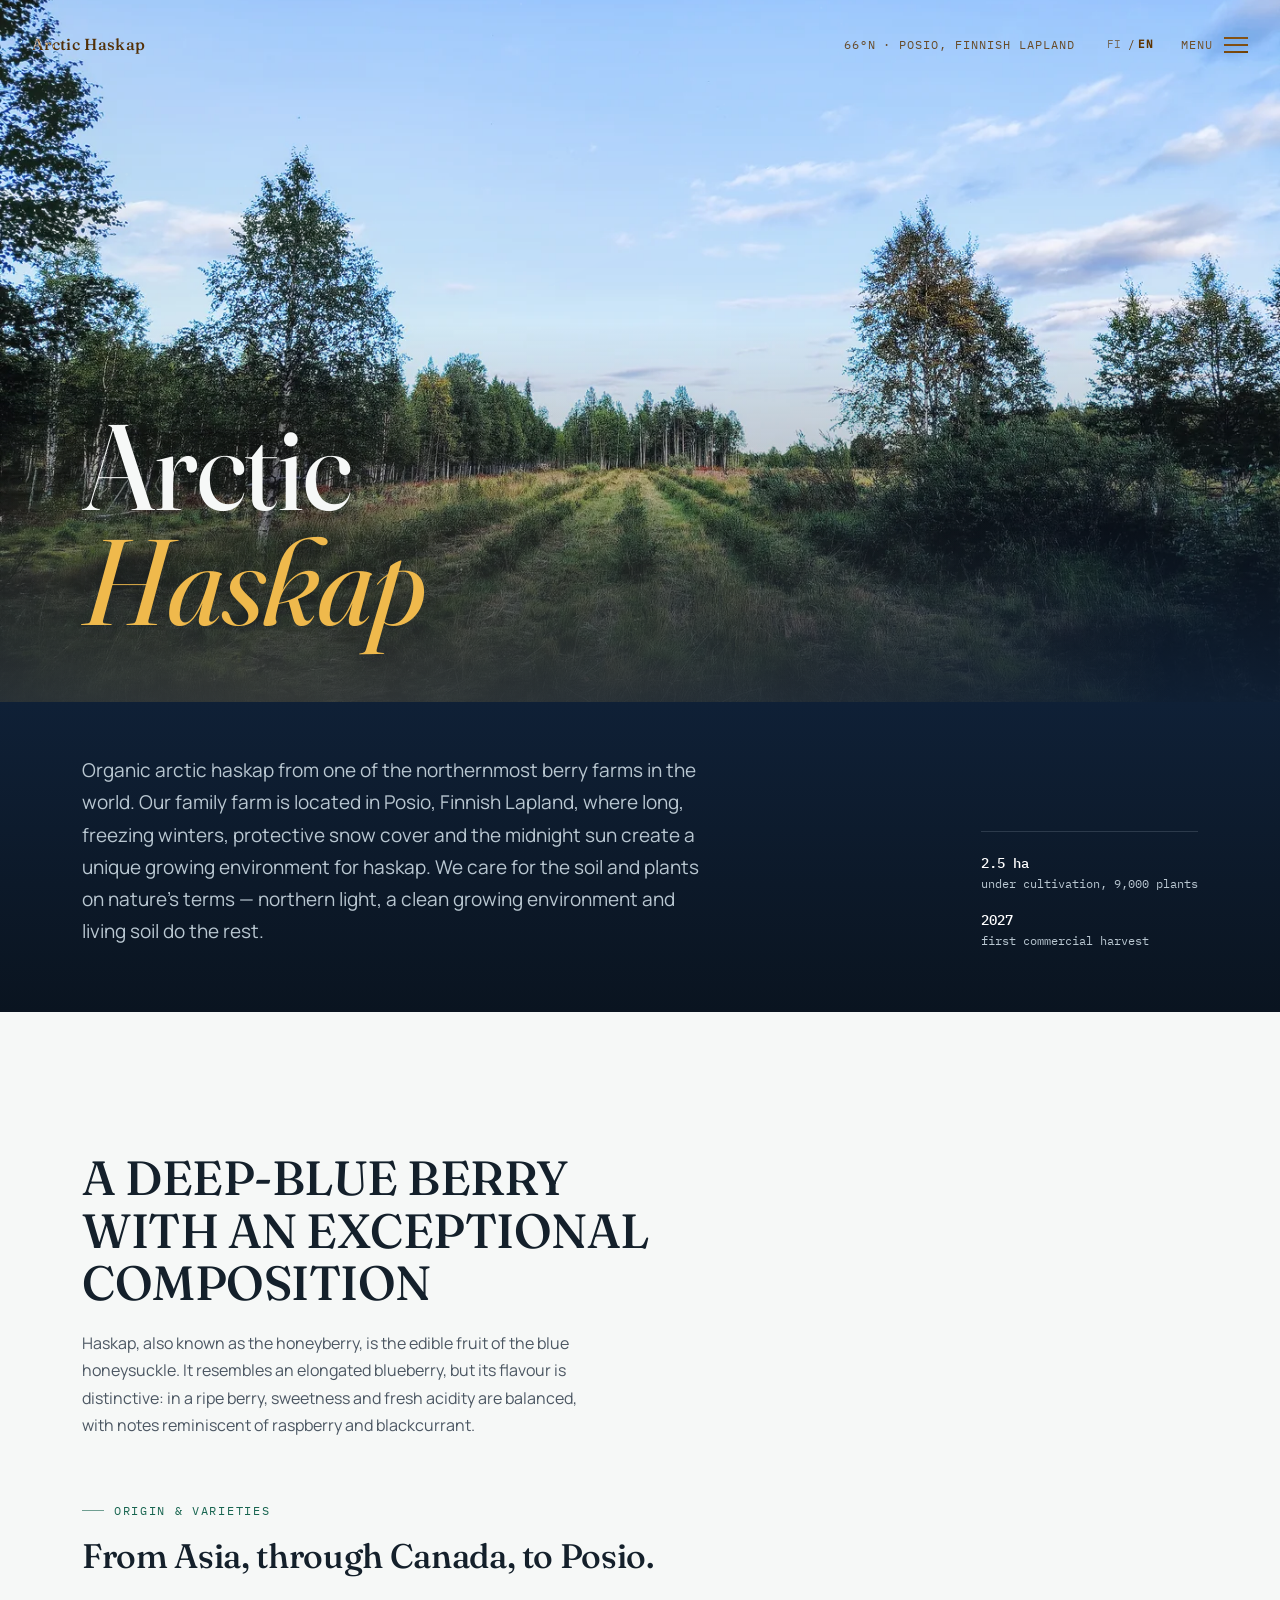
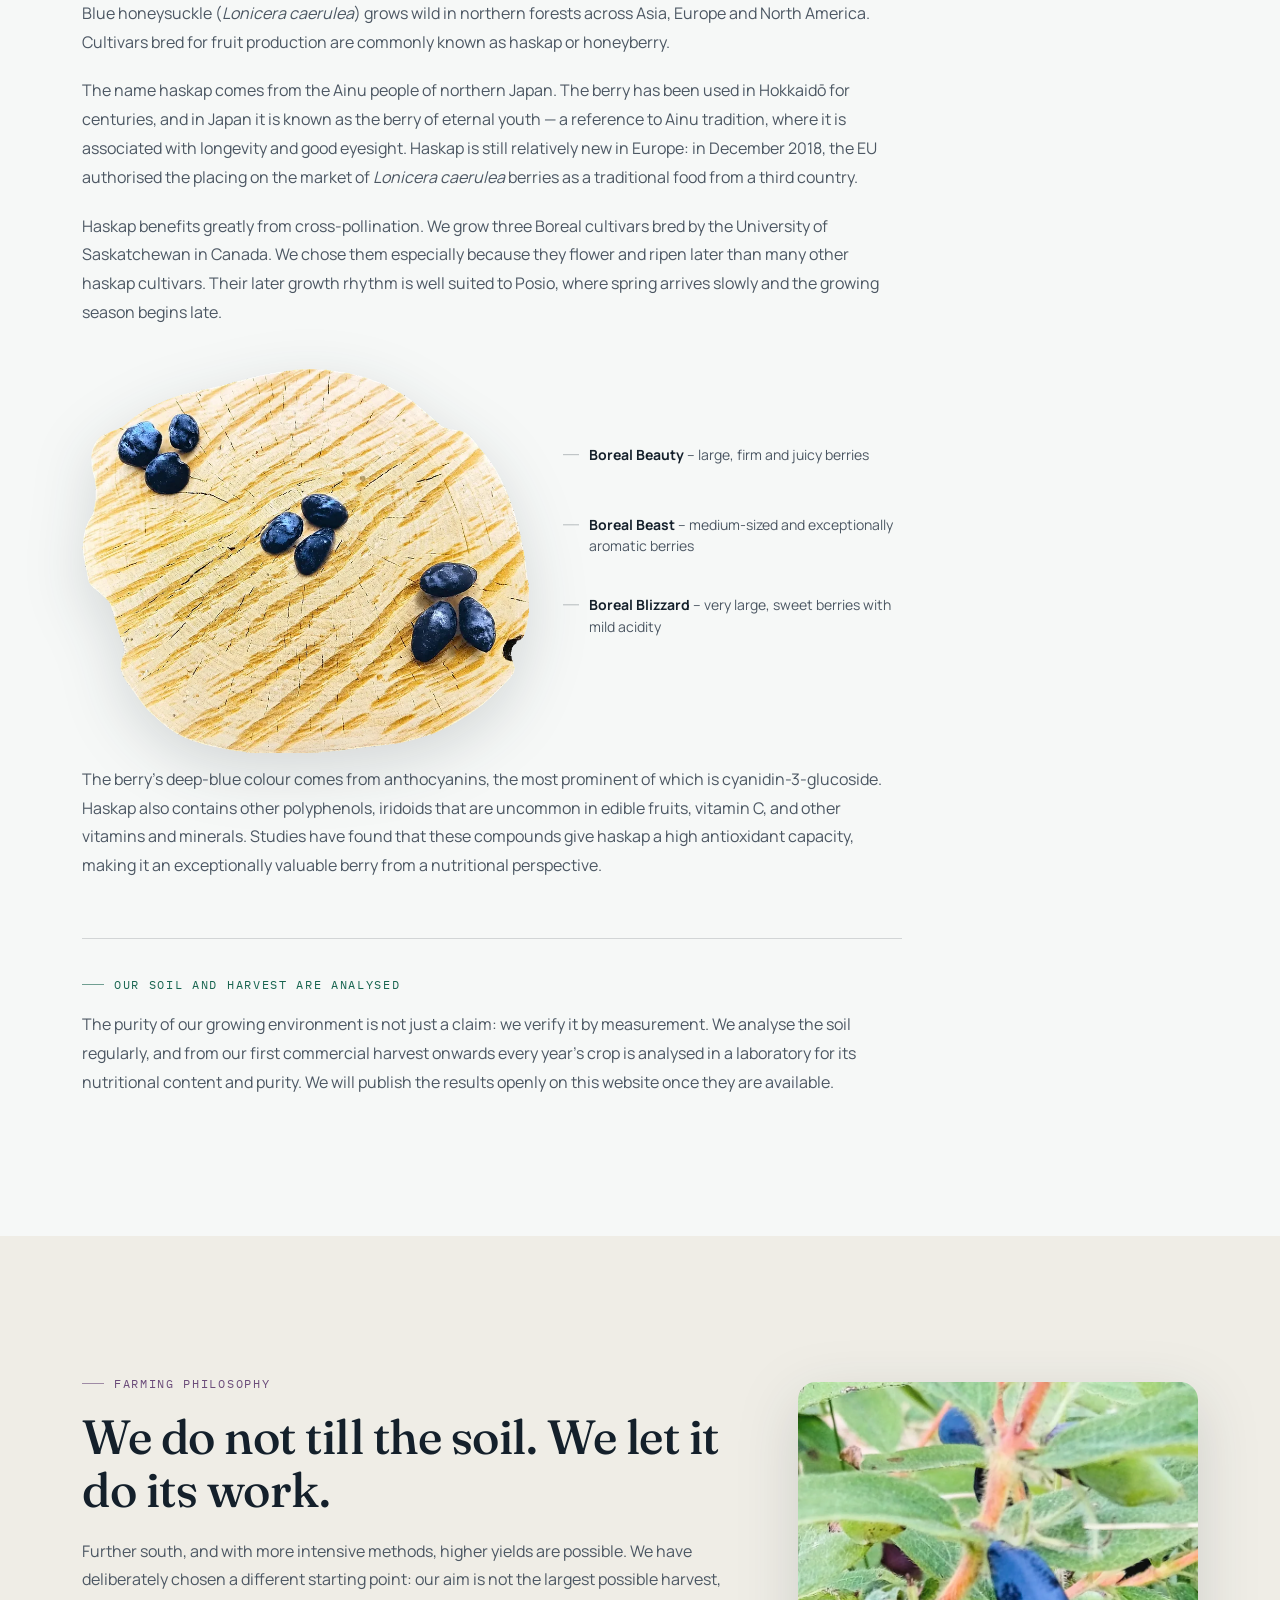
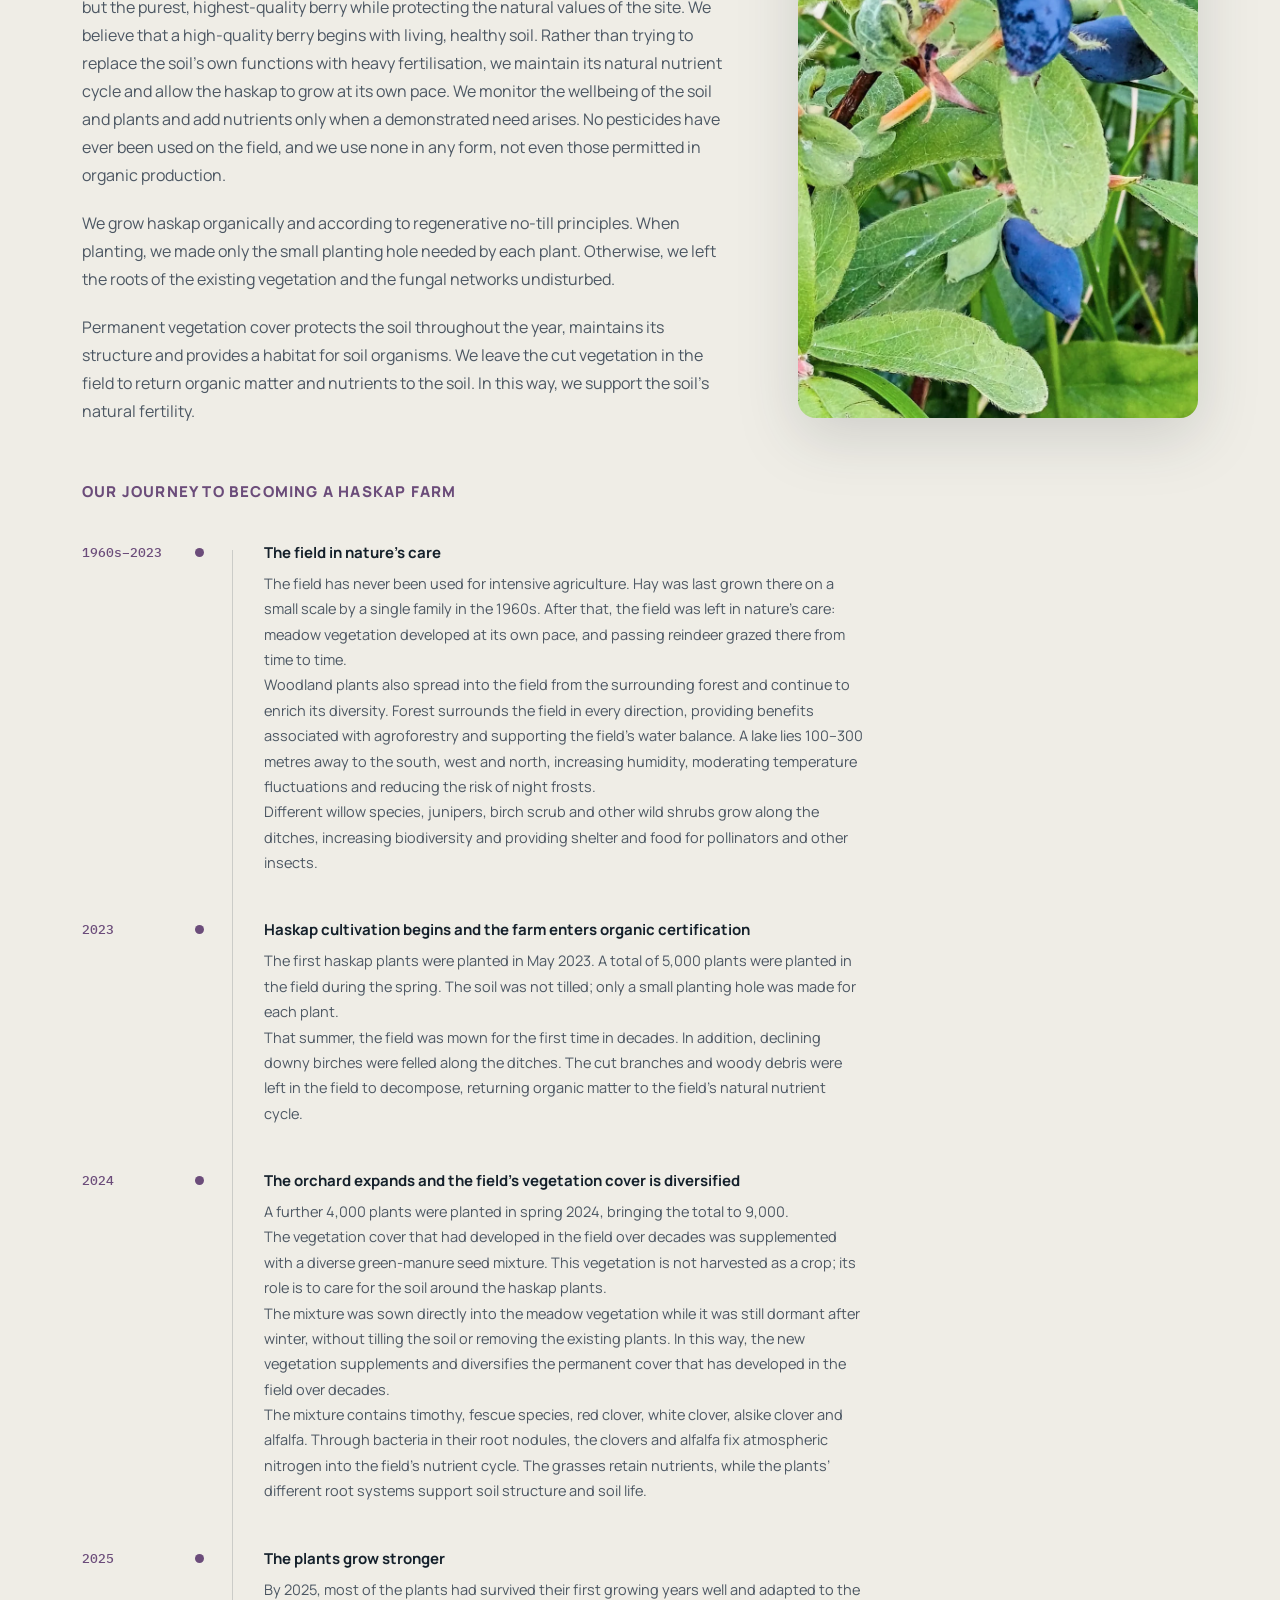
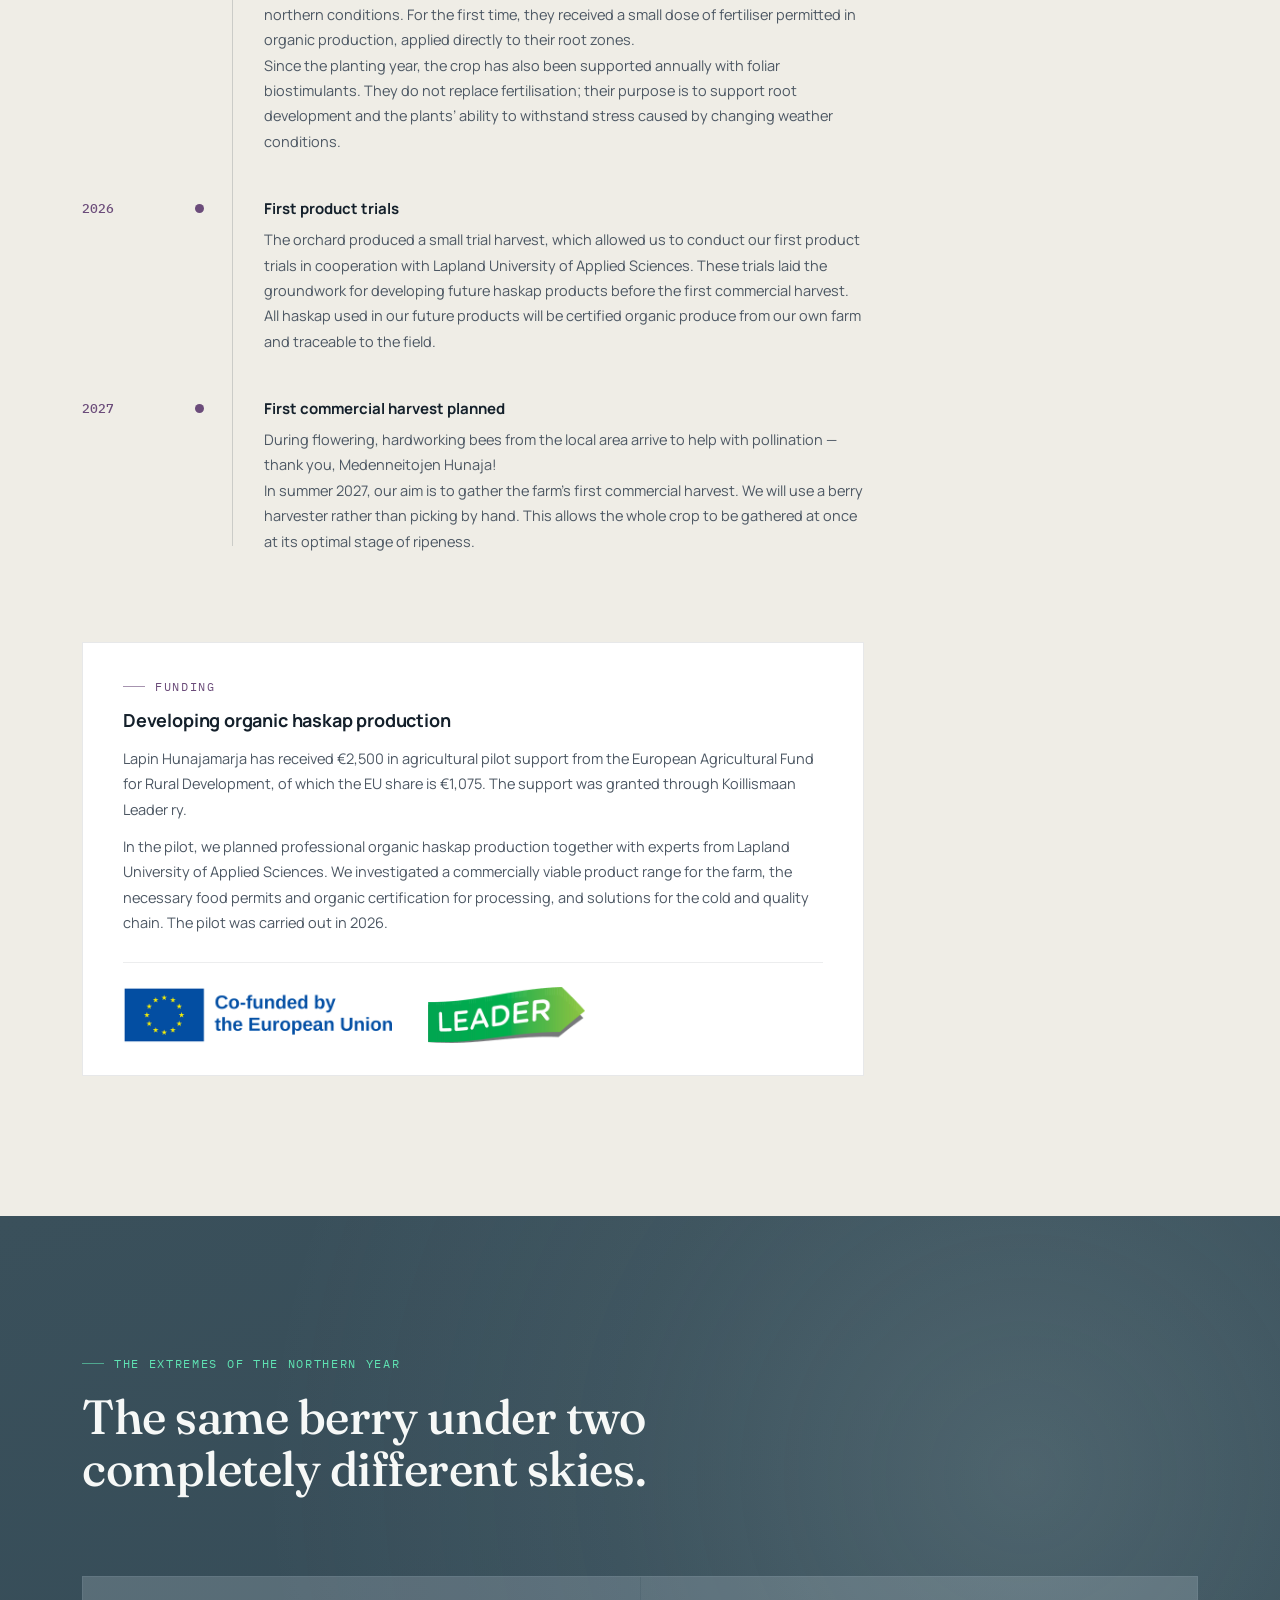
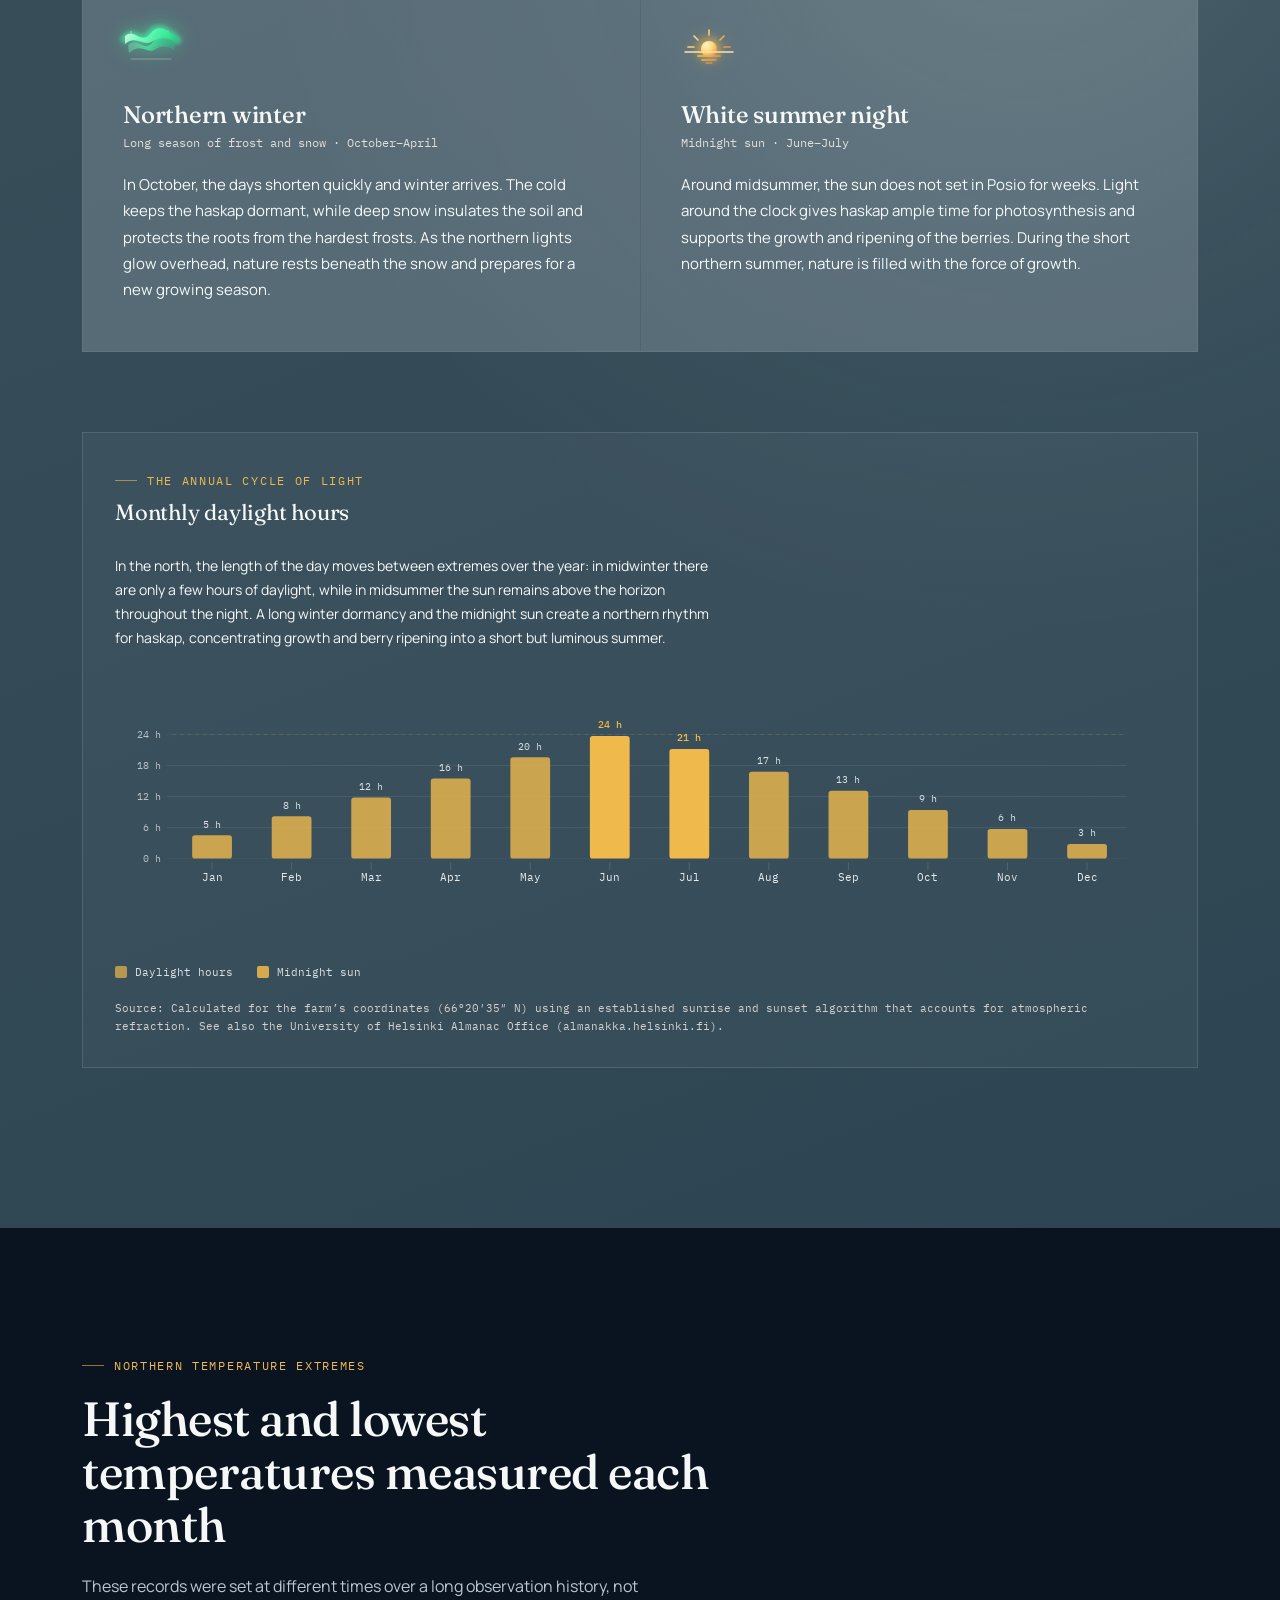
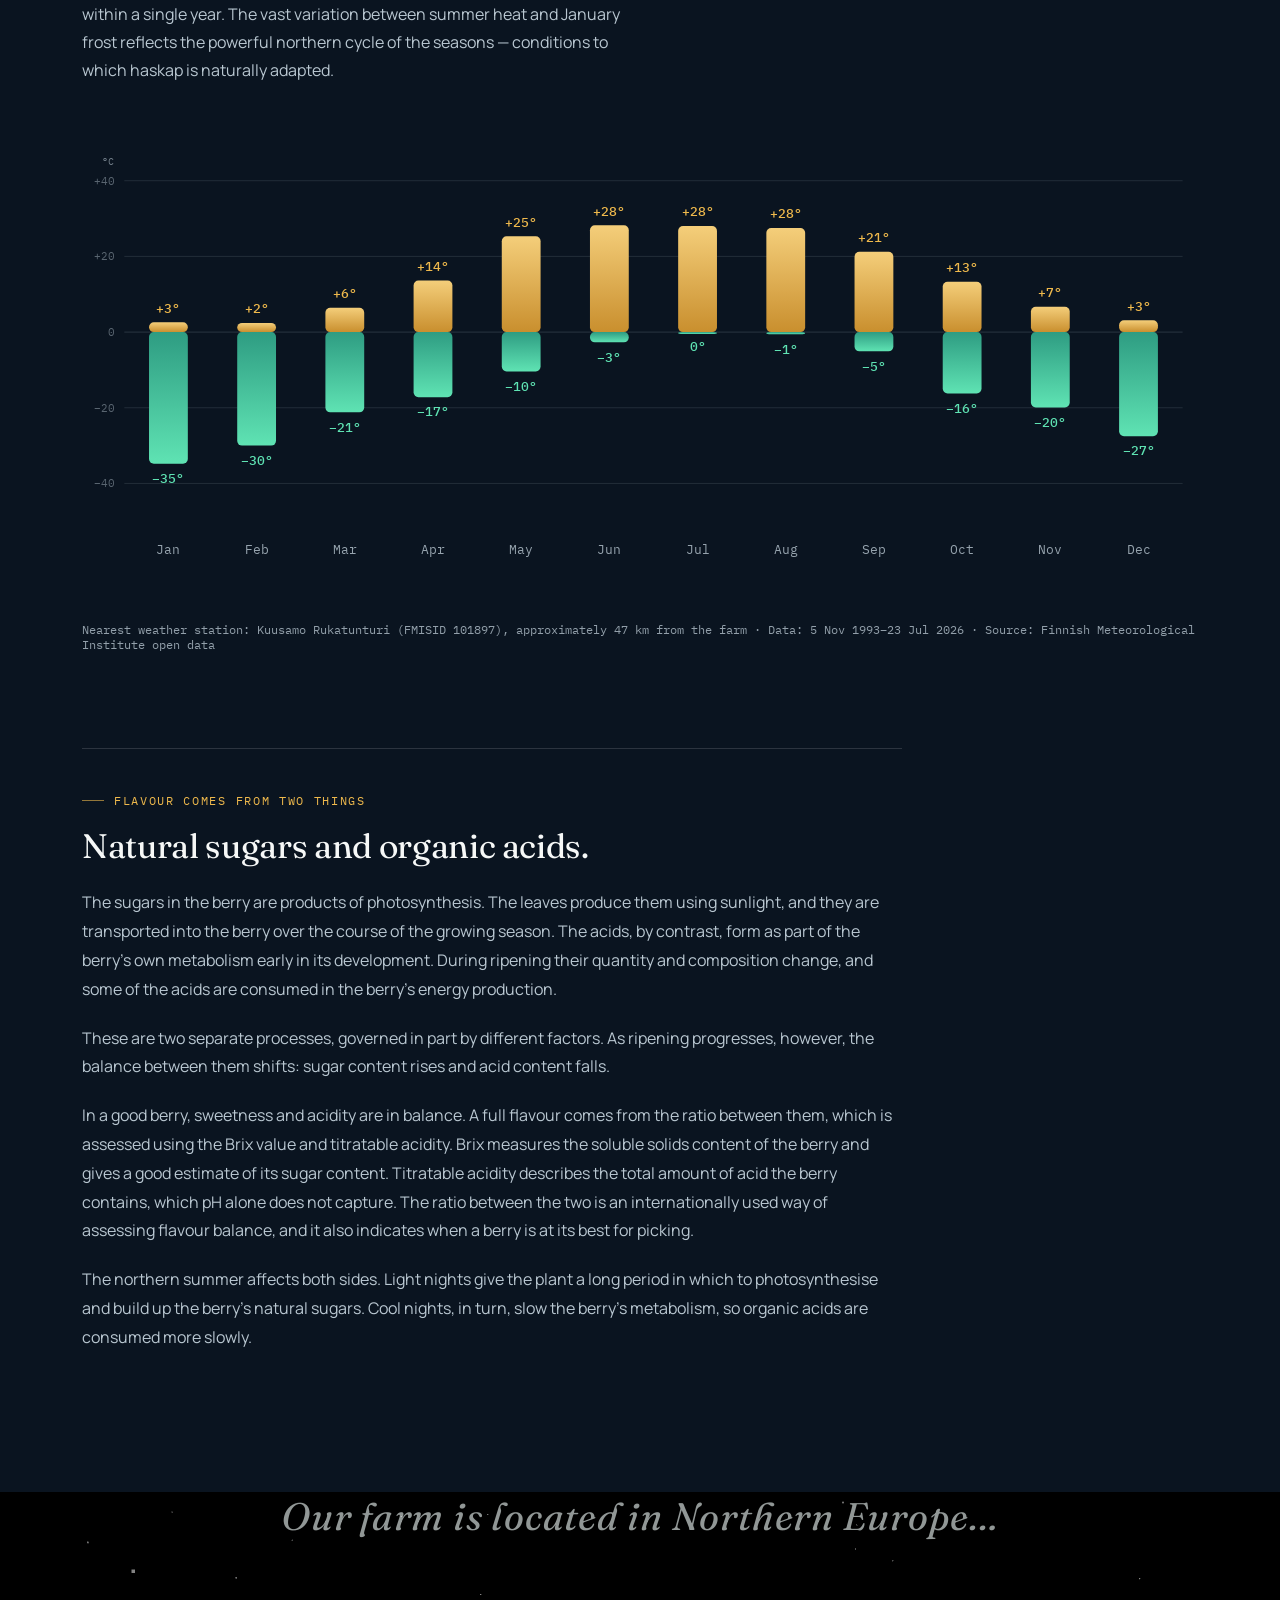
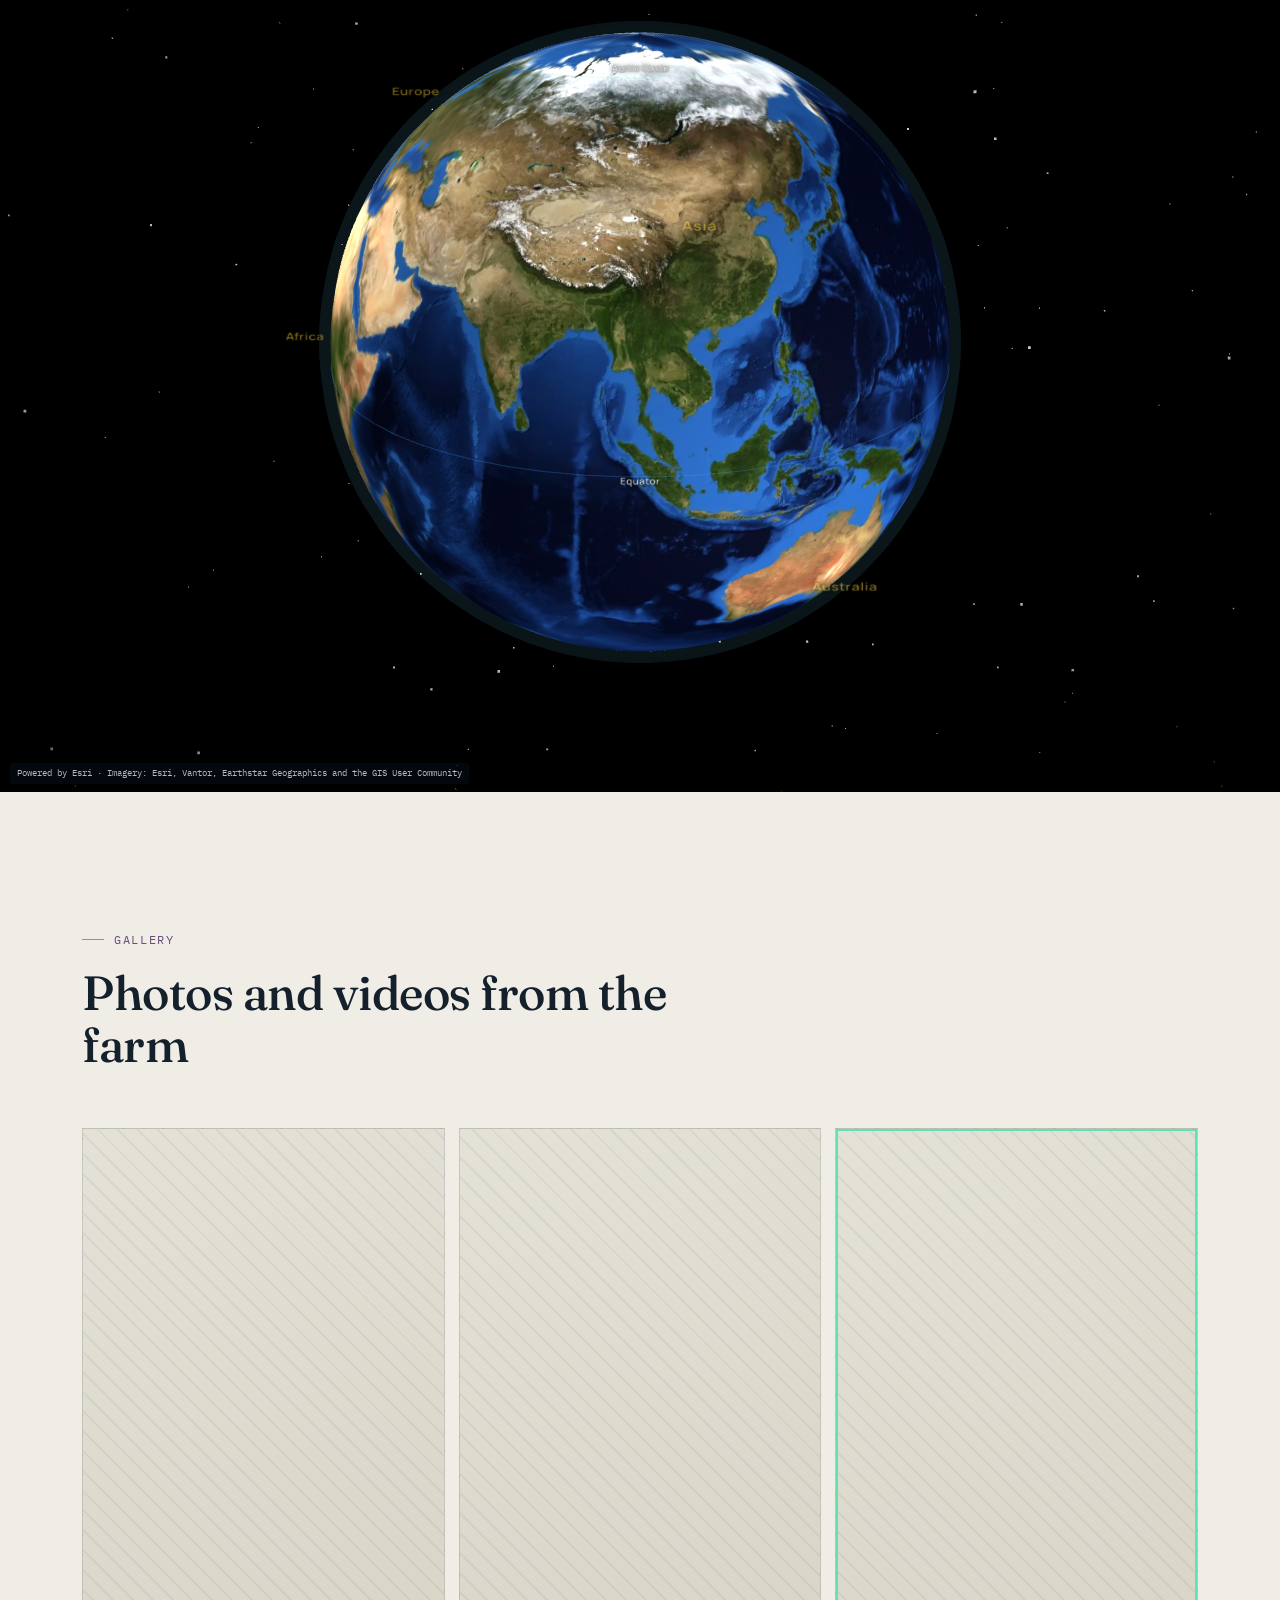
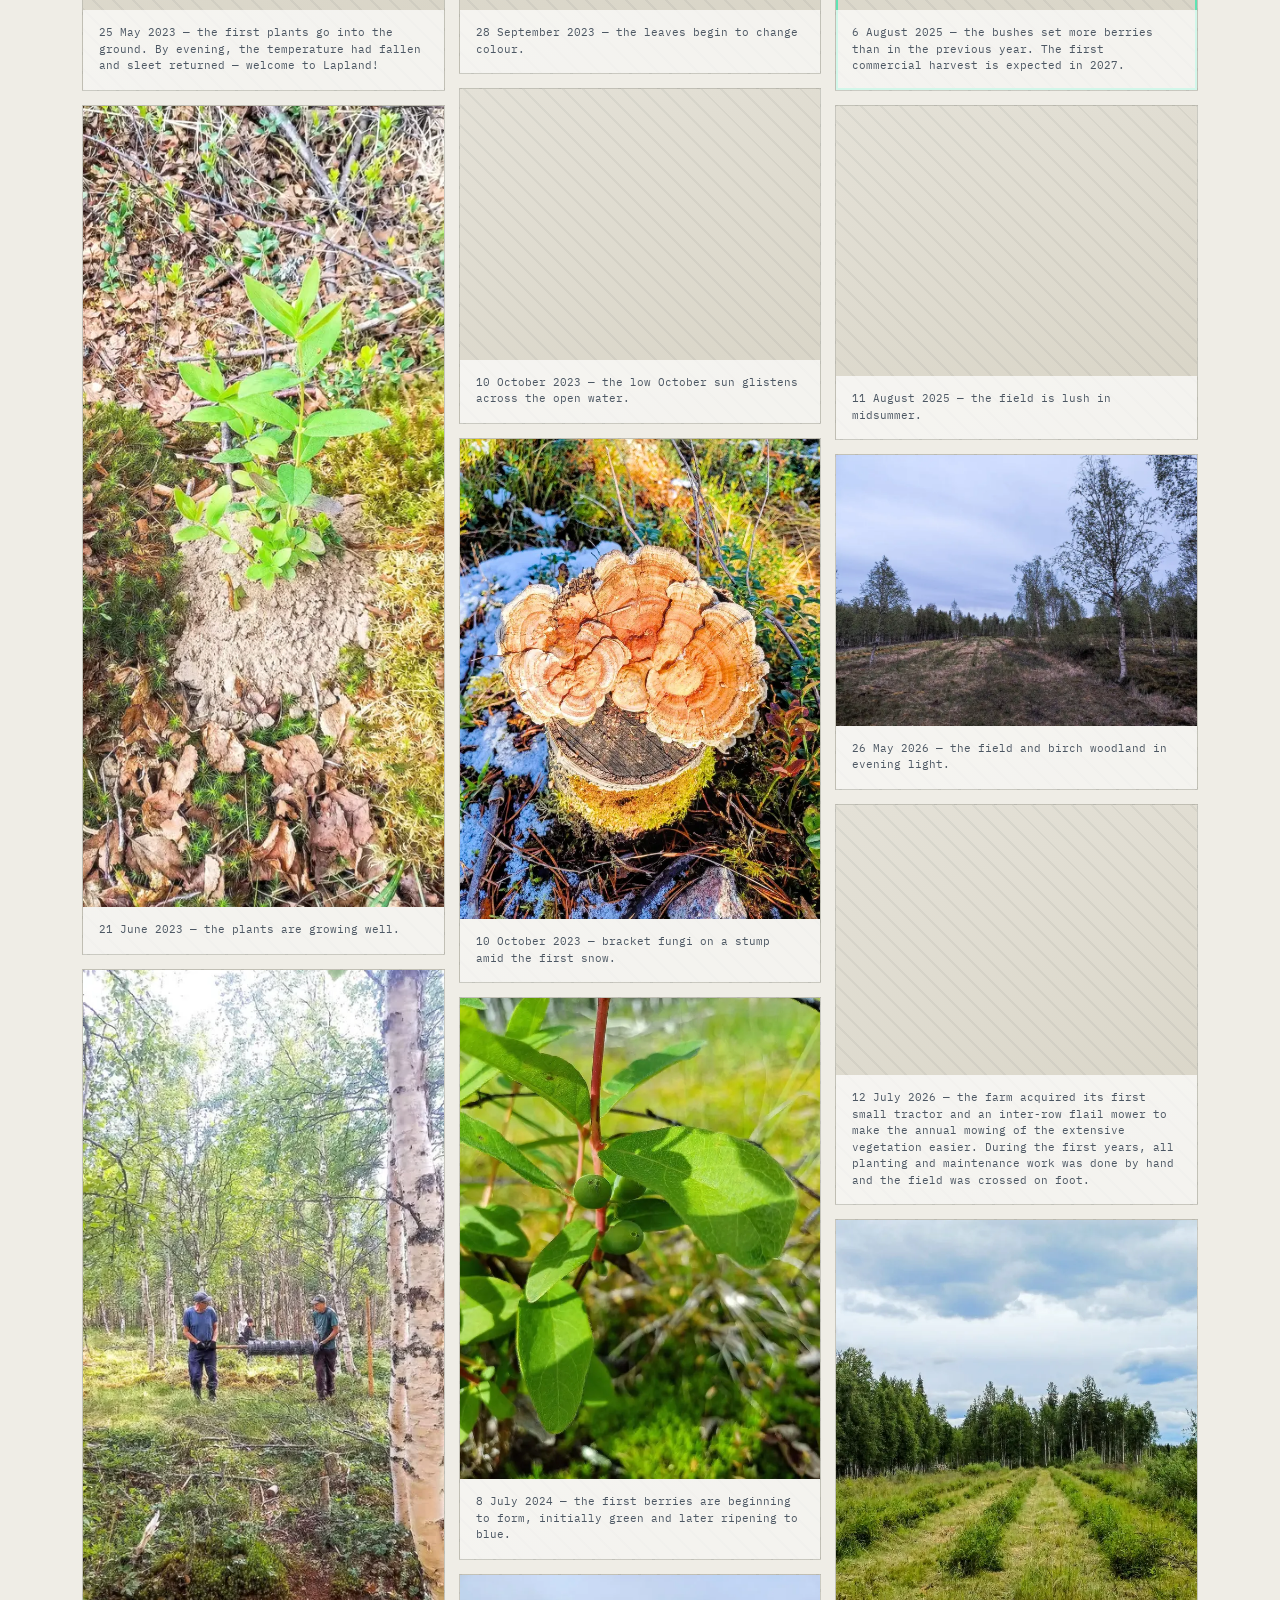
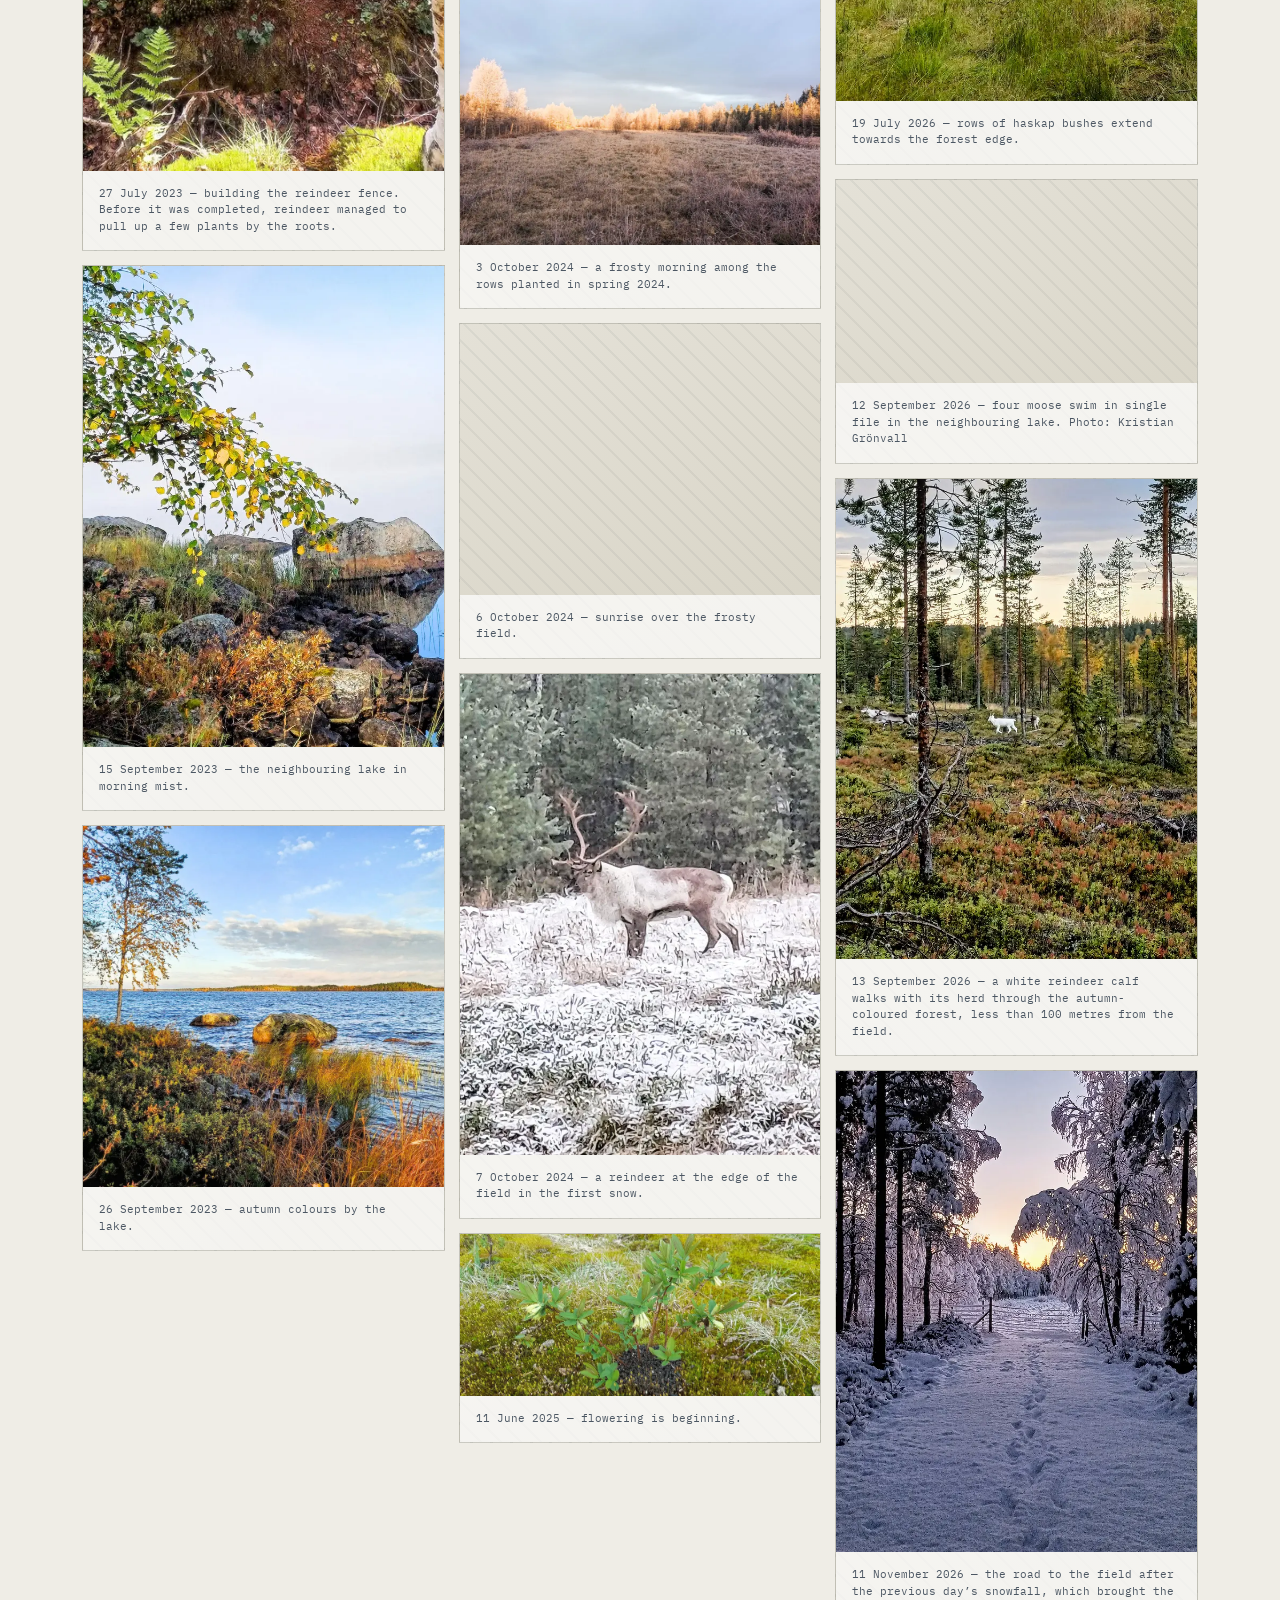
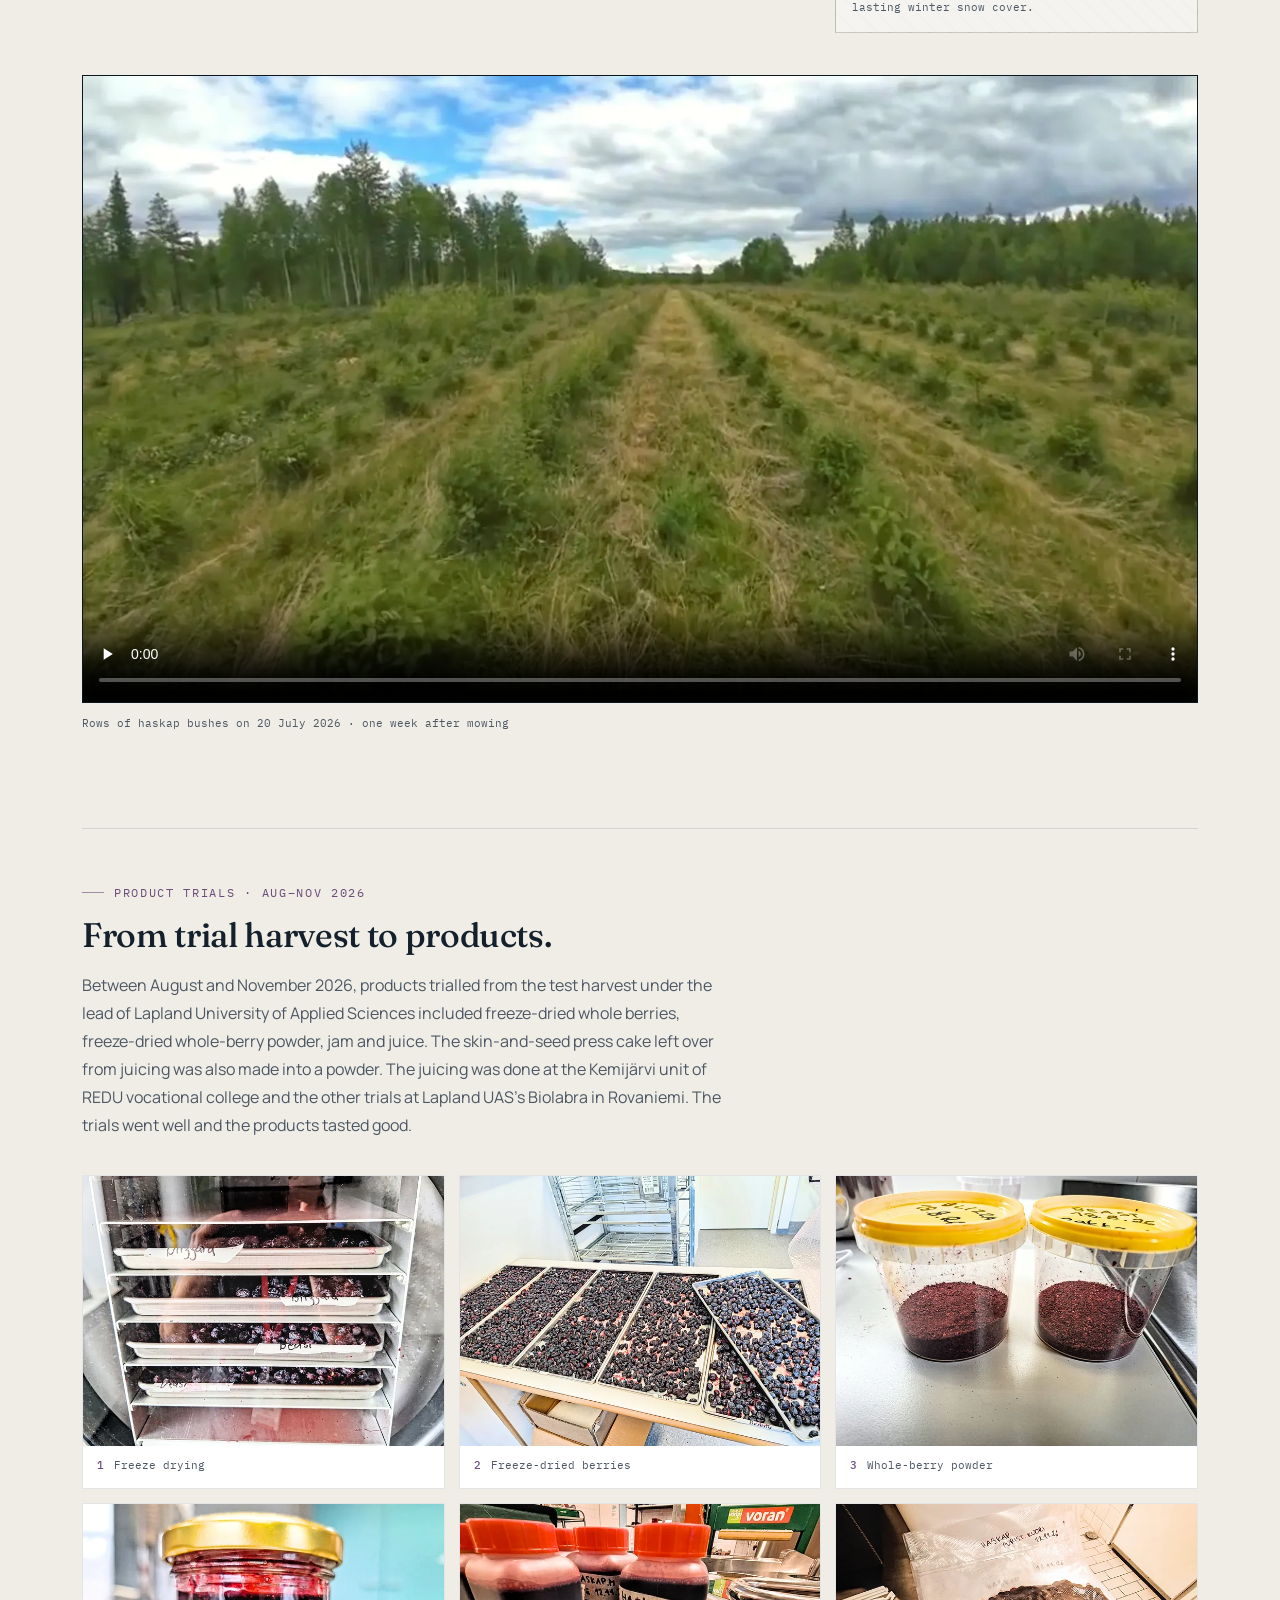
==== commit b76e07c1: "Add files via upload" ====
--- a/en/index.html
+++ b/en/index.html
@@ -212,7 +212,7 @@
 
       <div class="own-harvest">
         <div class="eyebrow">OUR SOIL AND HARVEST ARE ANALYSED</div>
-        <p>In addition to the general research, we want to know exactly what kind of soil our berries grow in and what they contain. We analyse the soil regularly, and from our first commercial harvest onwards every year’s crop is analysed in a laboratory for its nutritional content and purity. We will publish the results openly on this website once they are available.</p>
+        <p>The purity of our growing environment is not just a claim: we verify it by measurement. We analyse the soil regularly, and from our first commercial harvest onwards every year’s crop is analysed in a laboratory for its nutritional content and purity. We will publish the results openly on this website once they are available.</p>
       </div>
     </div>
   </div>
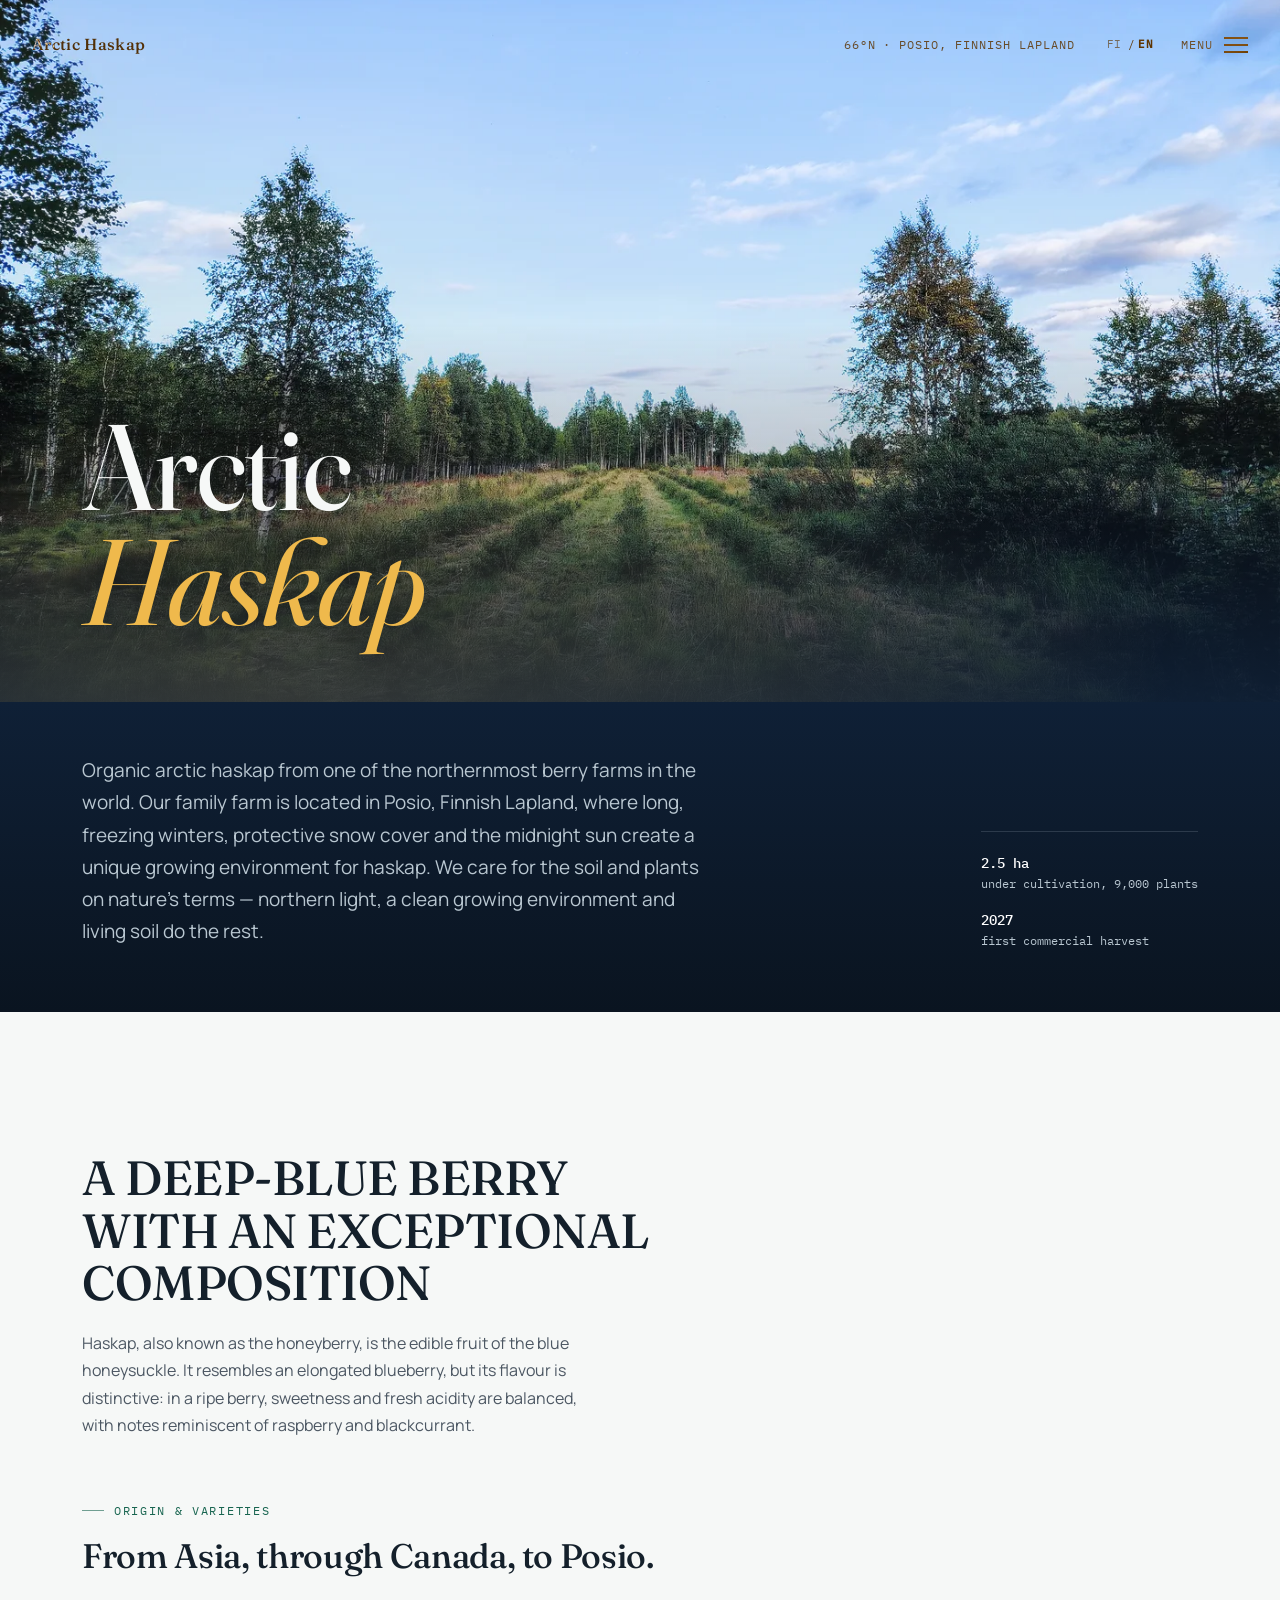
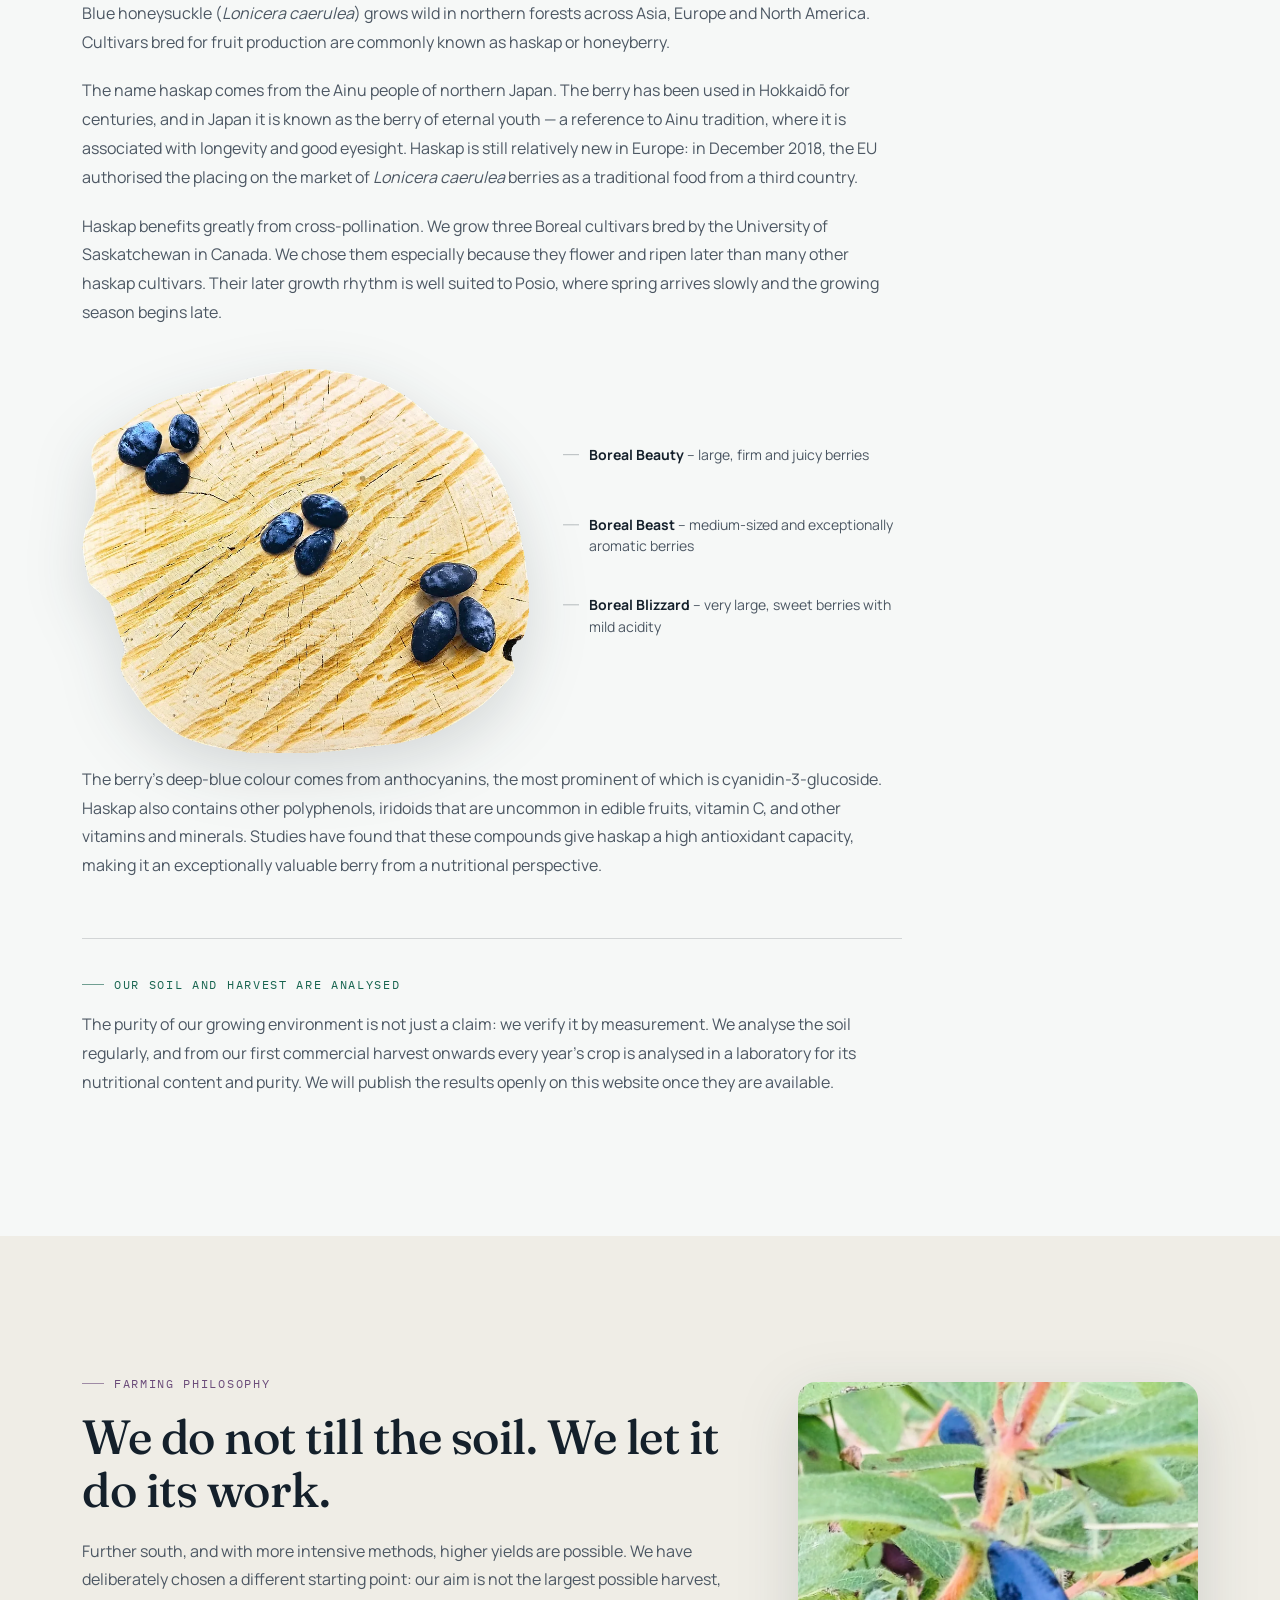
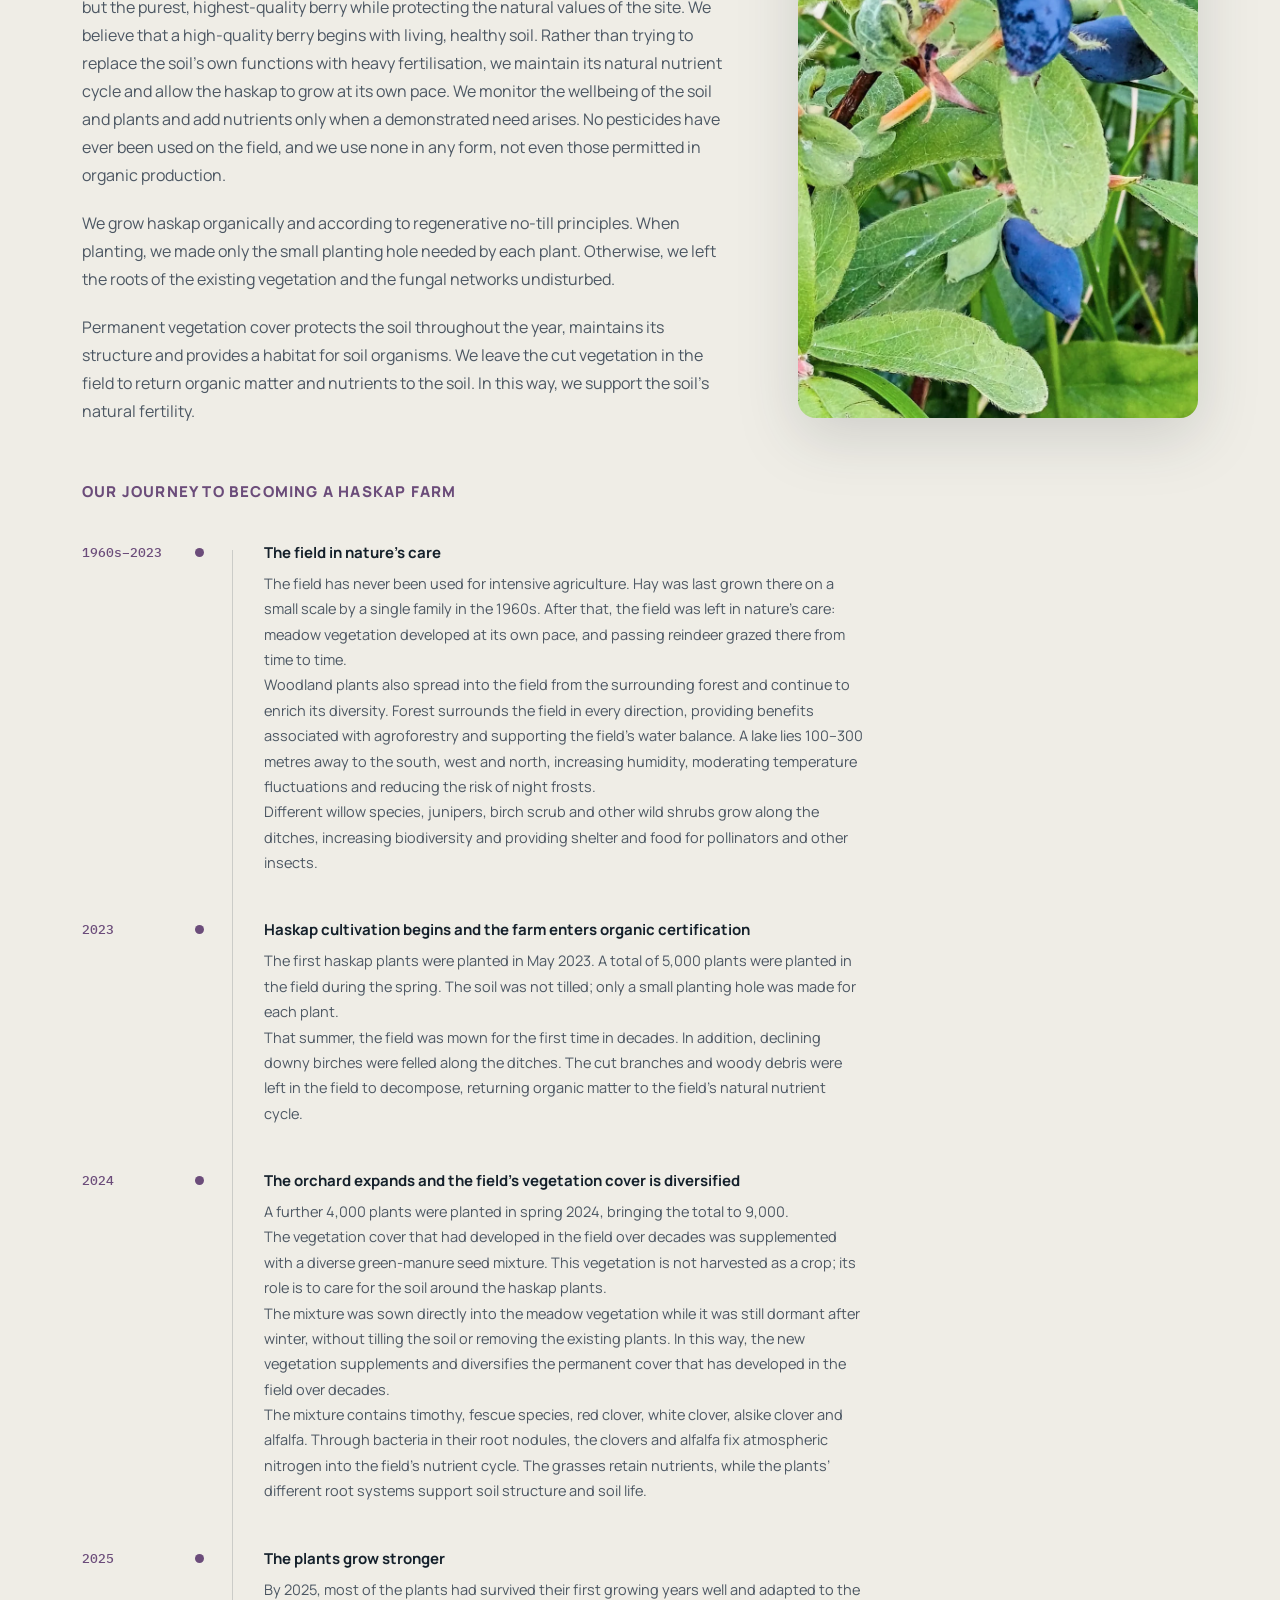
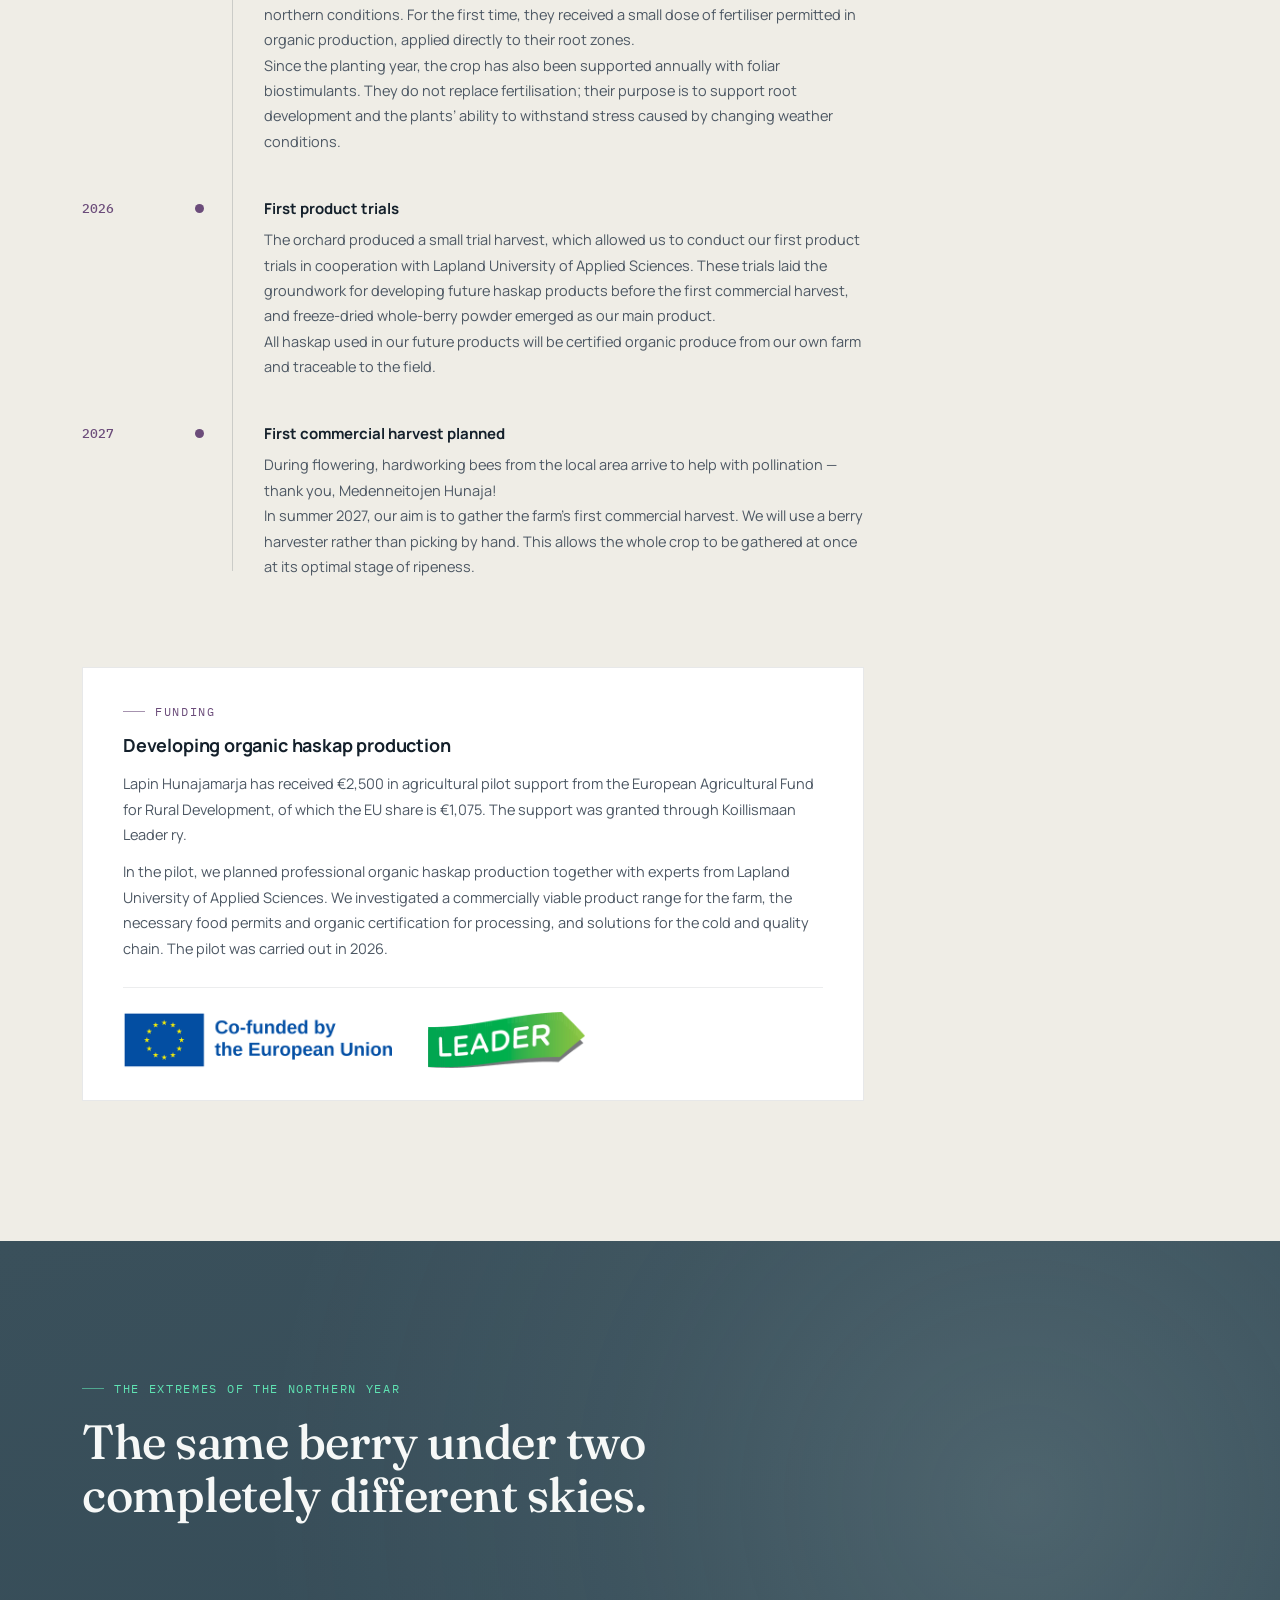
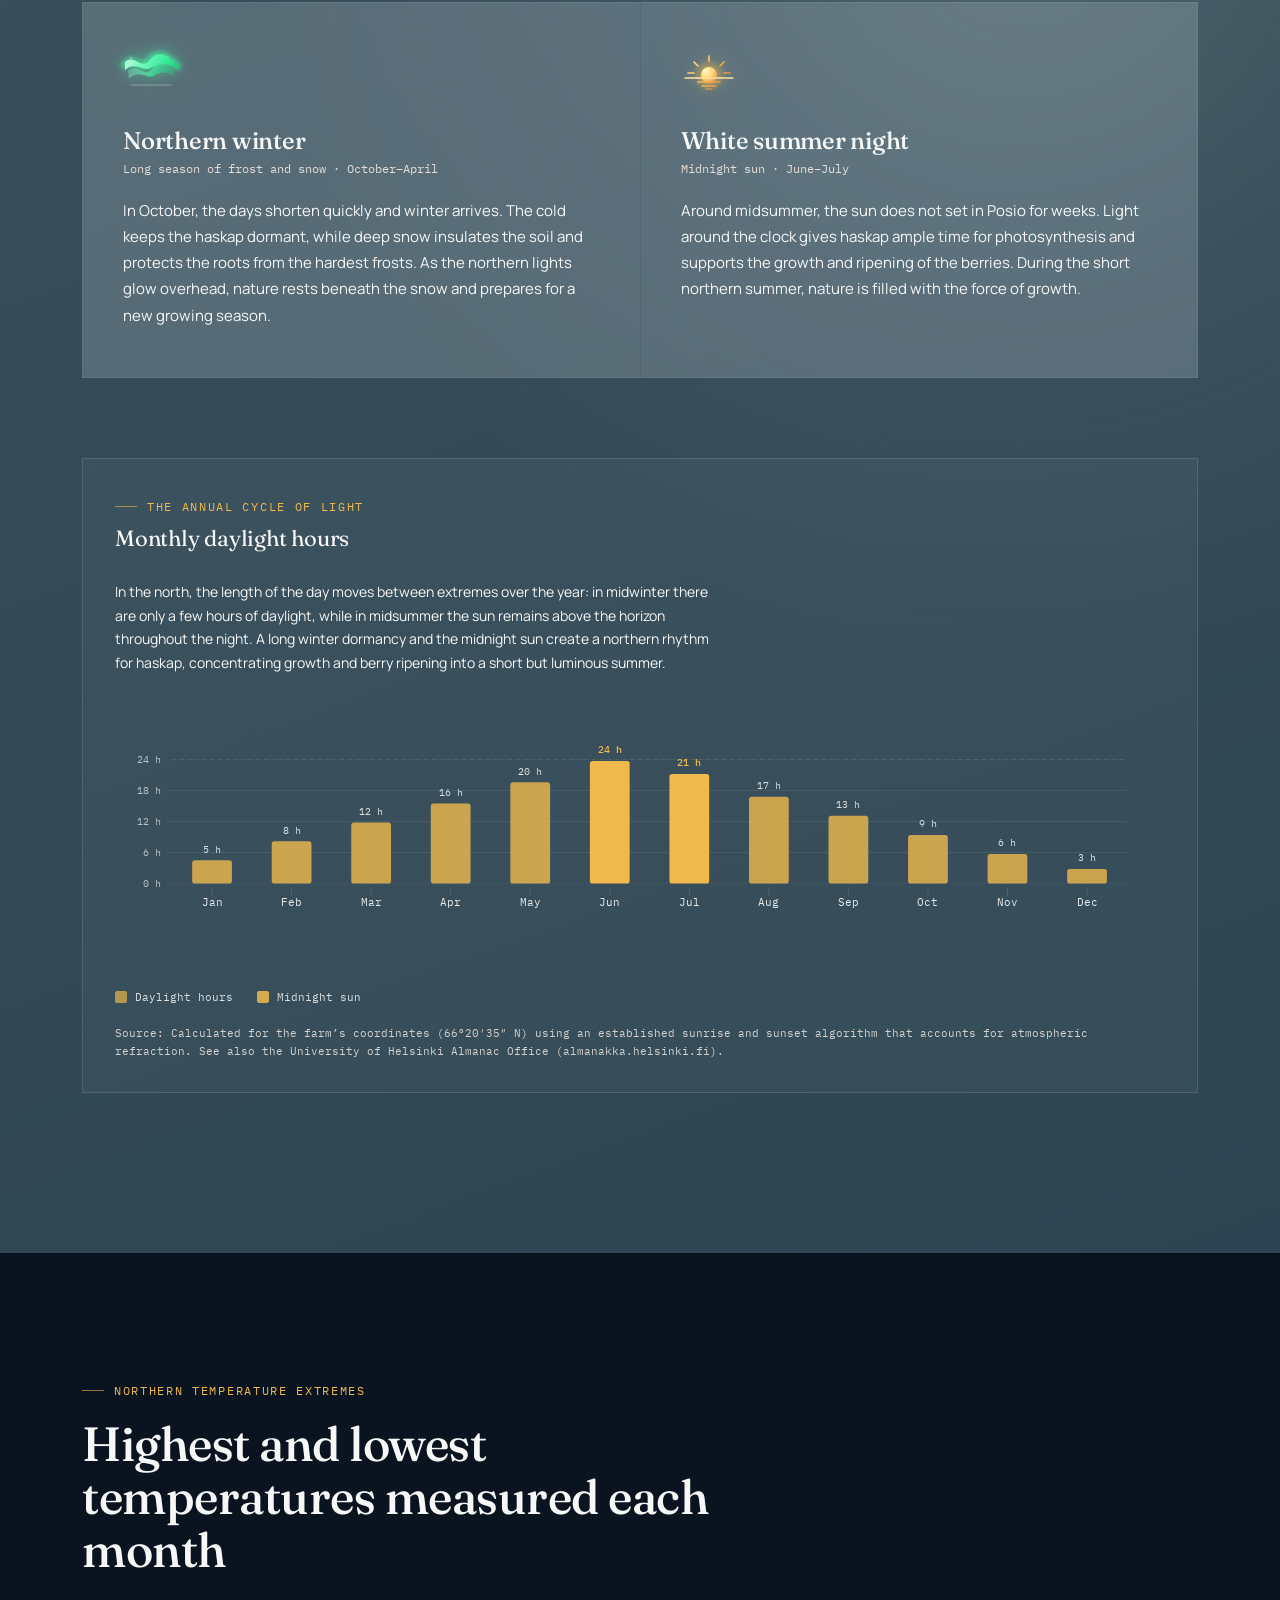
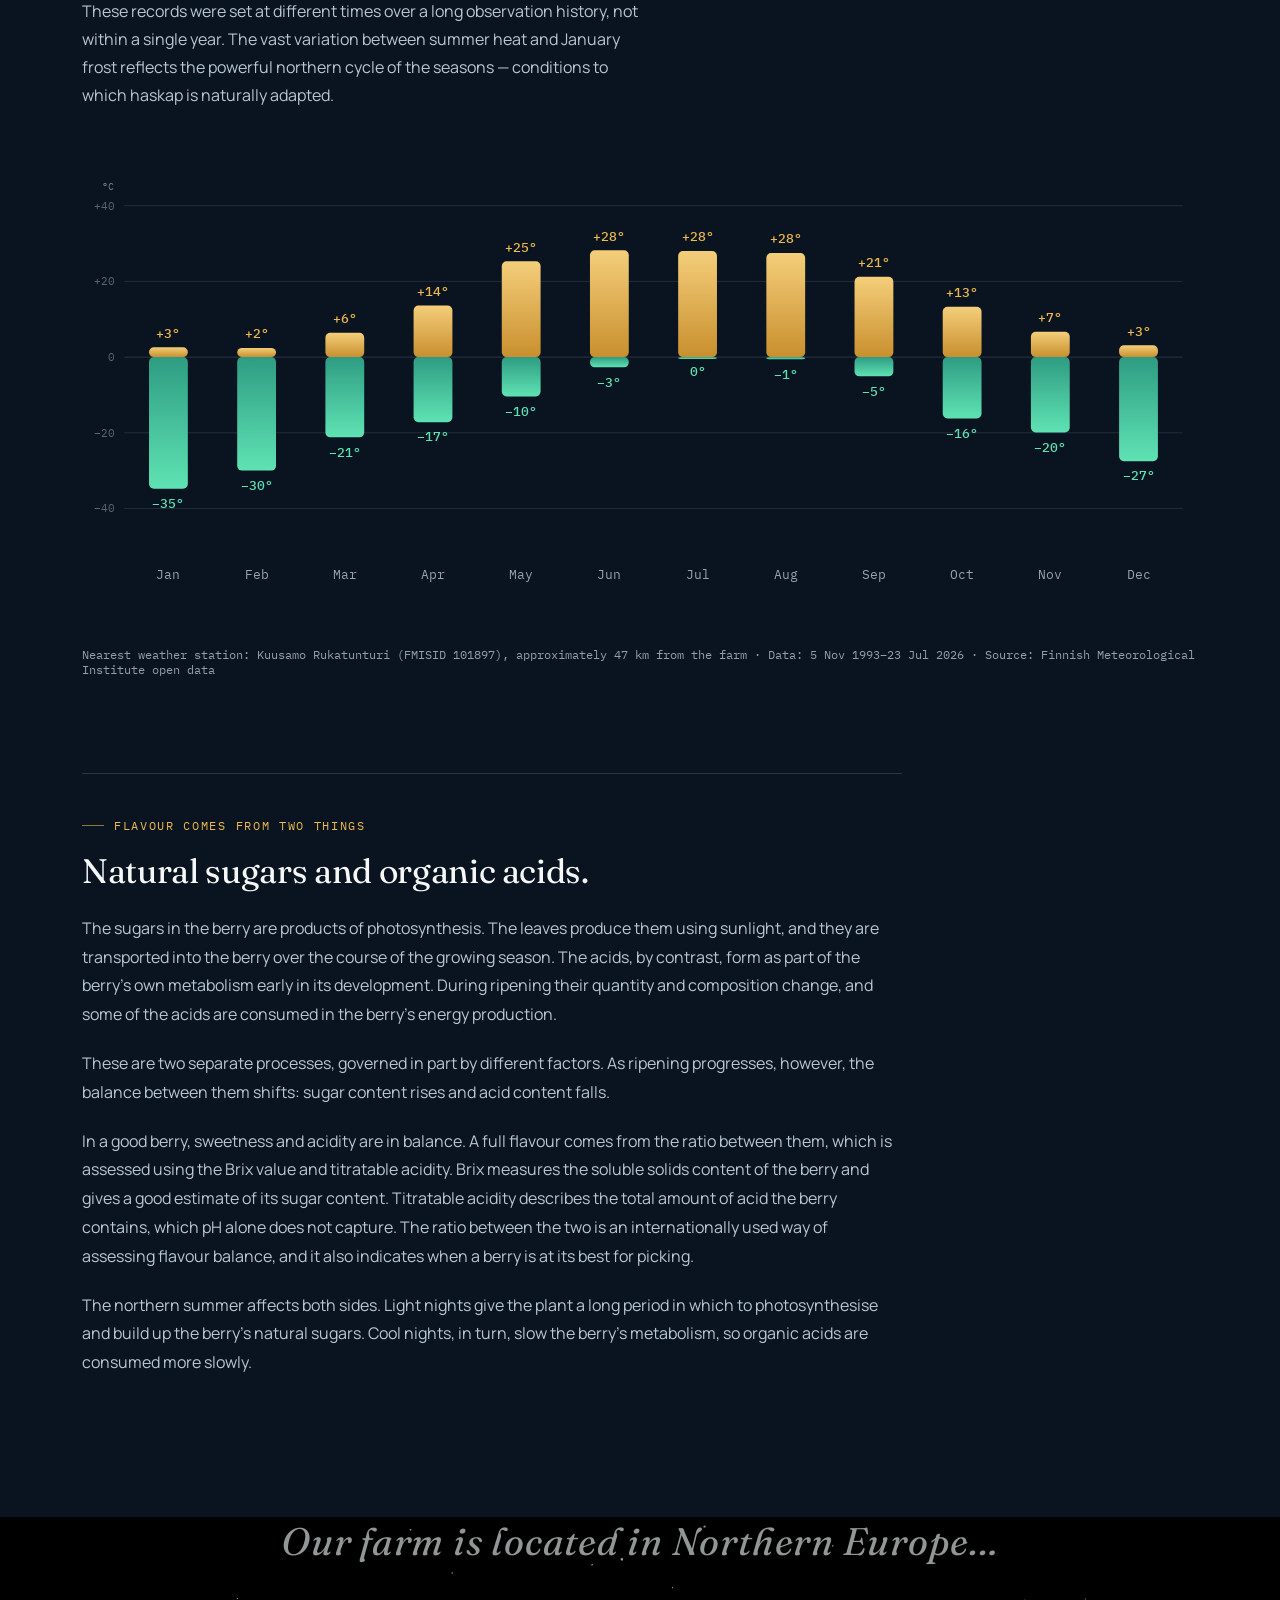
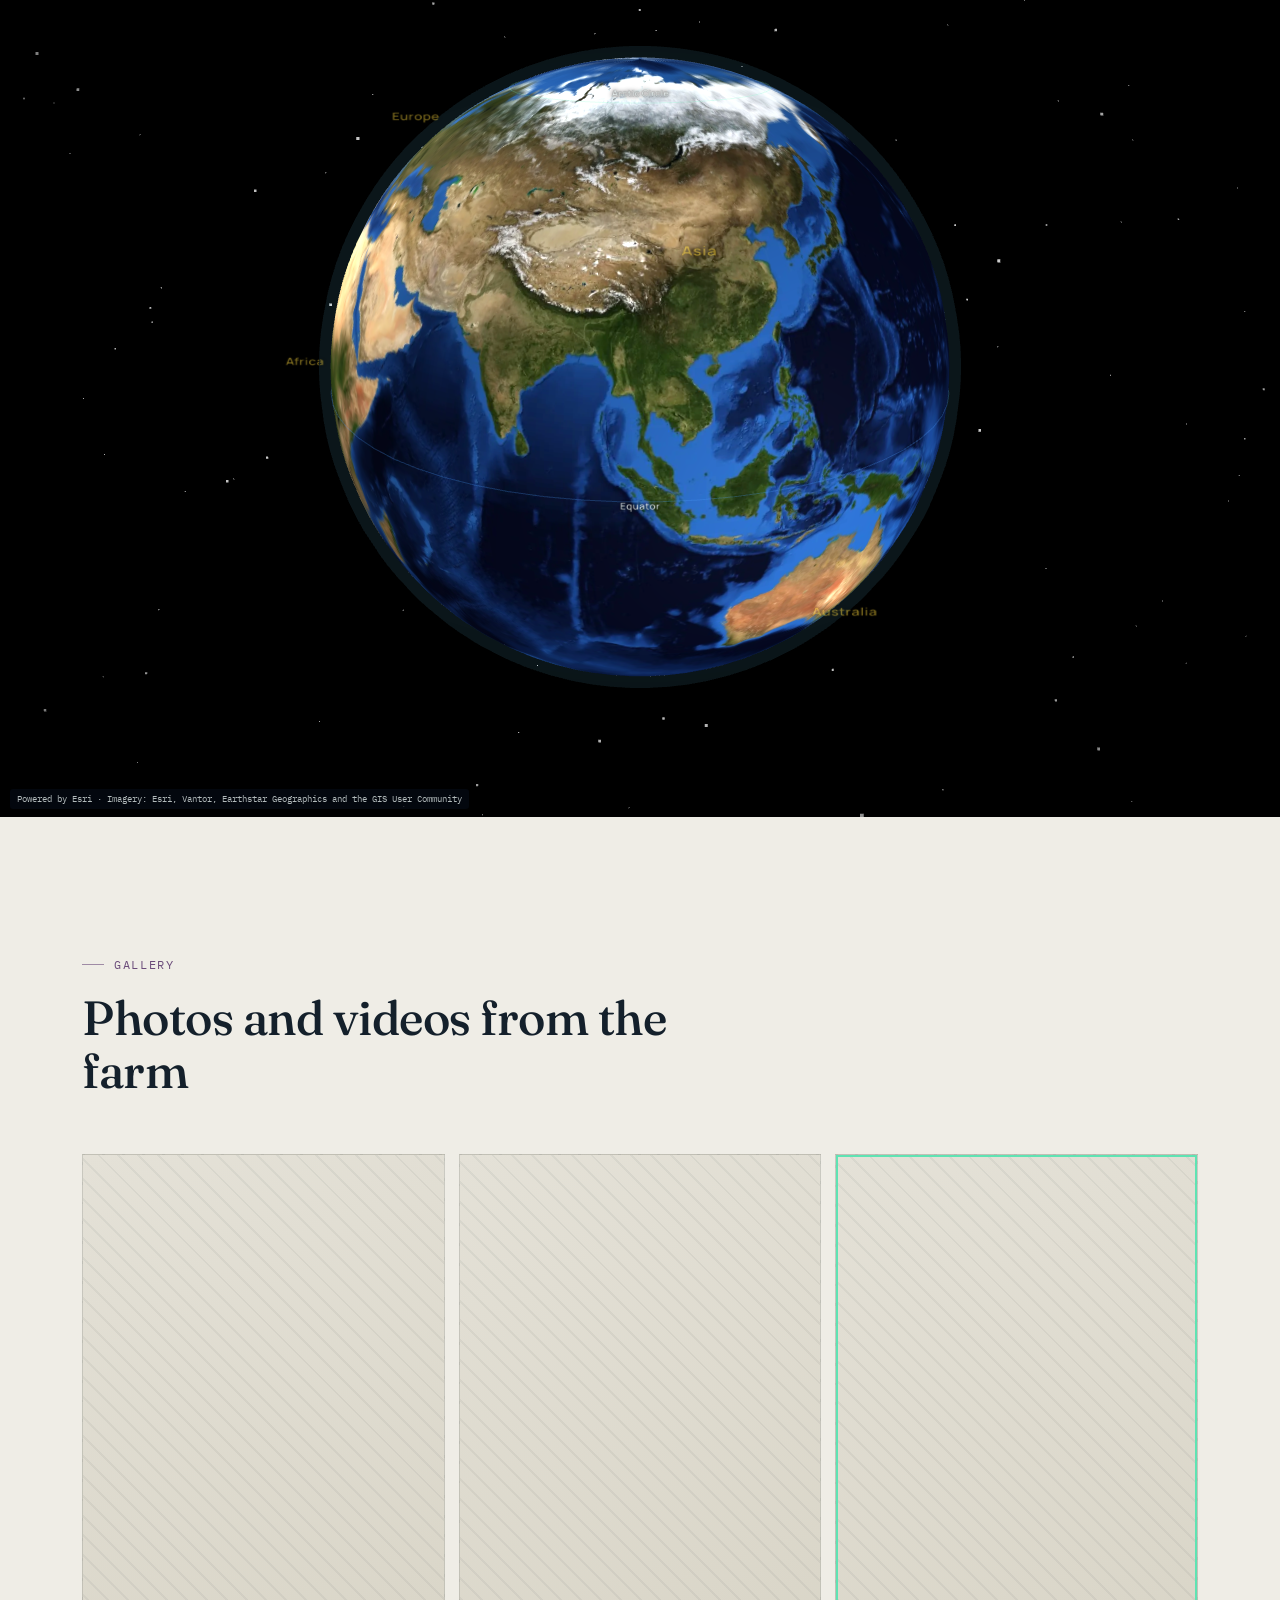
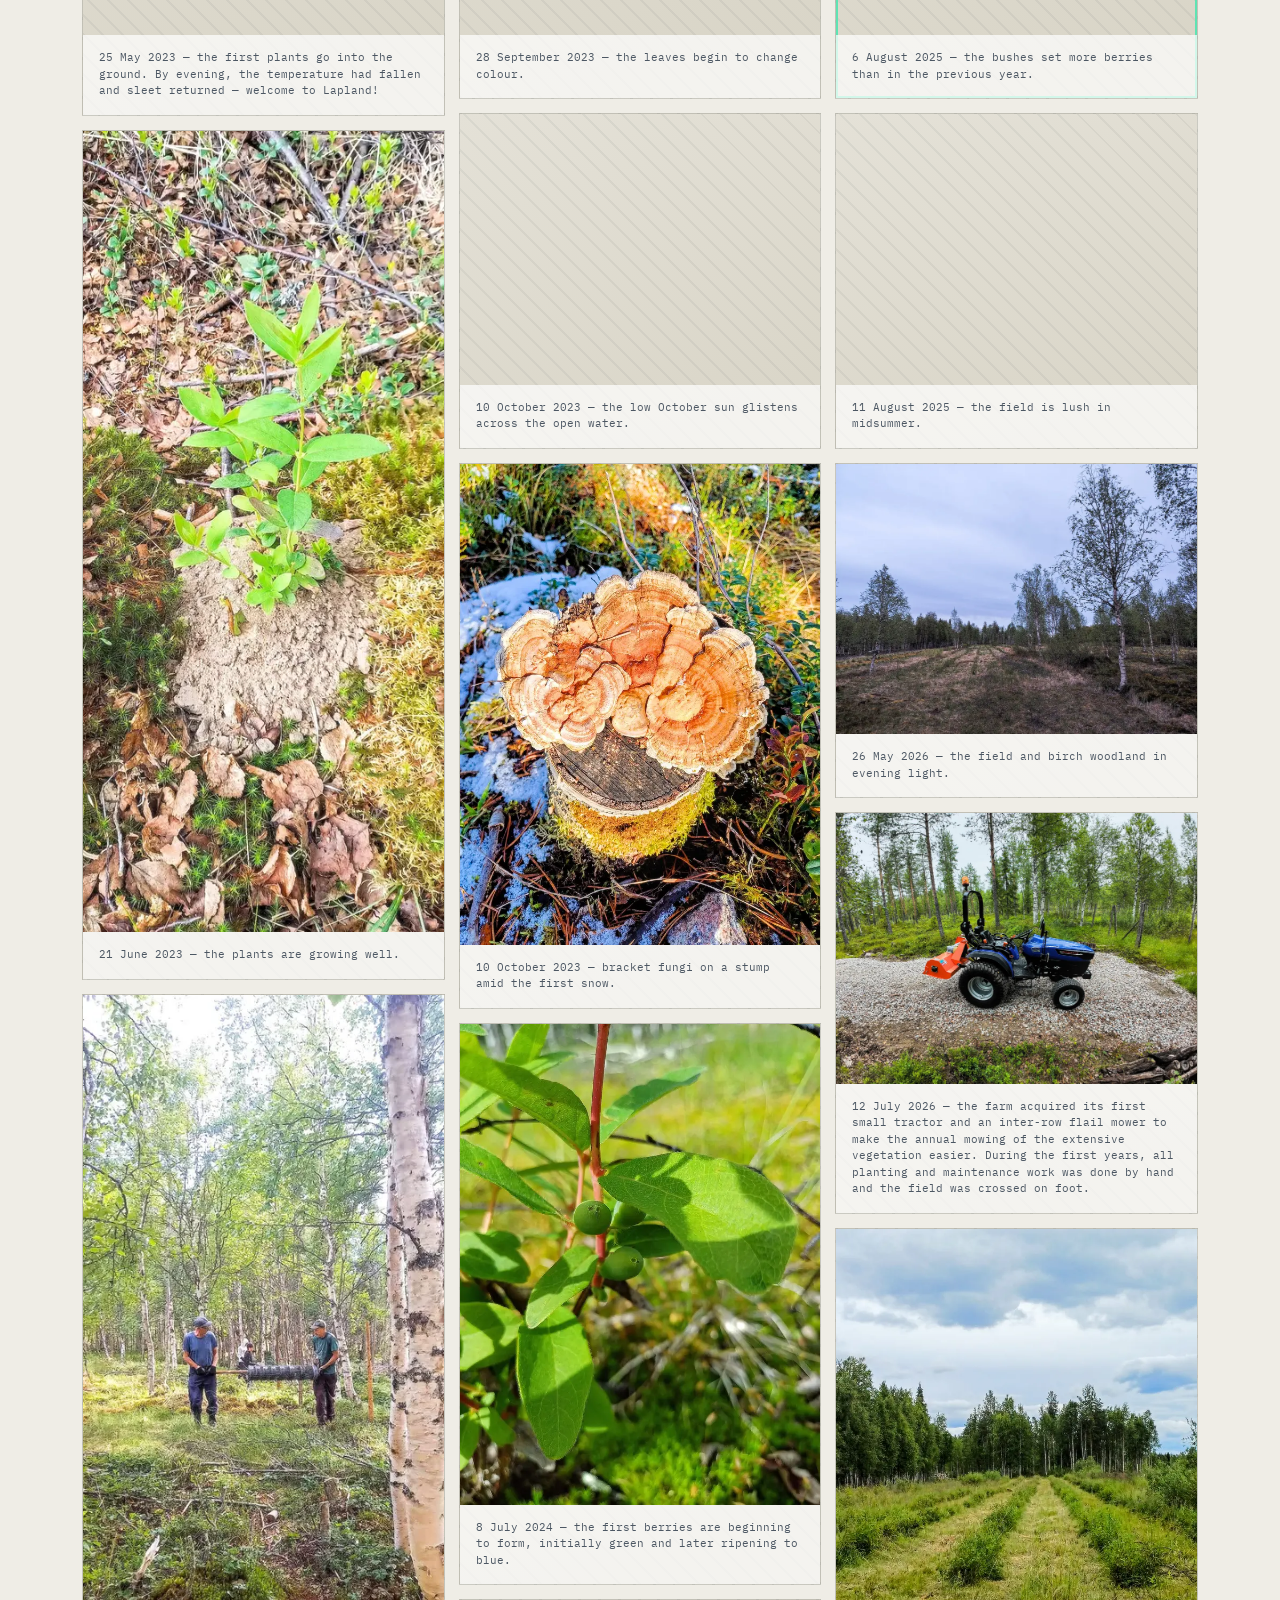
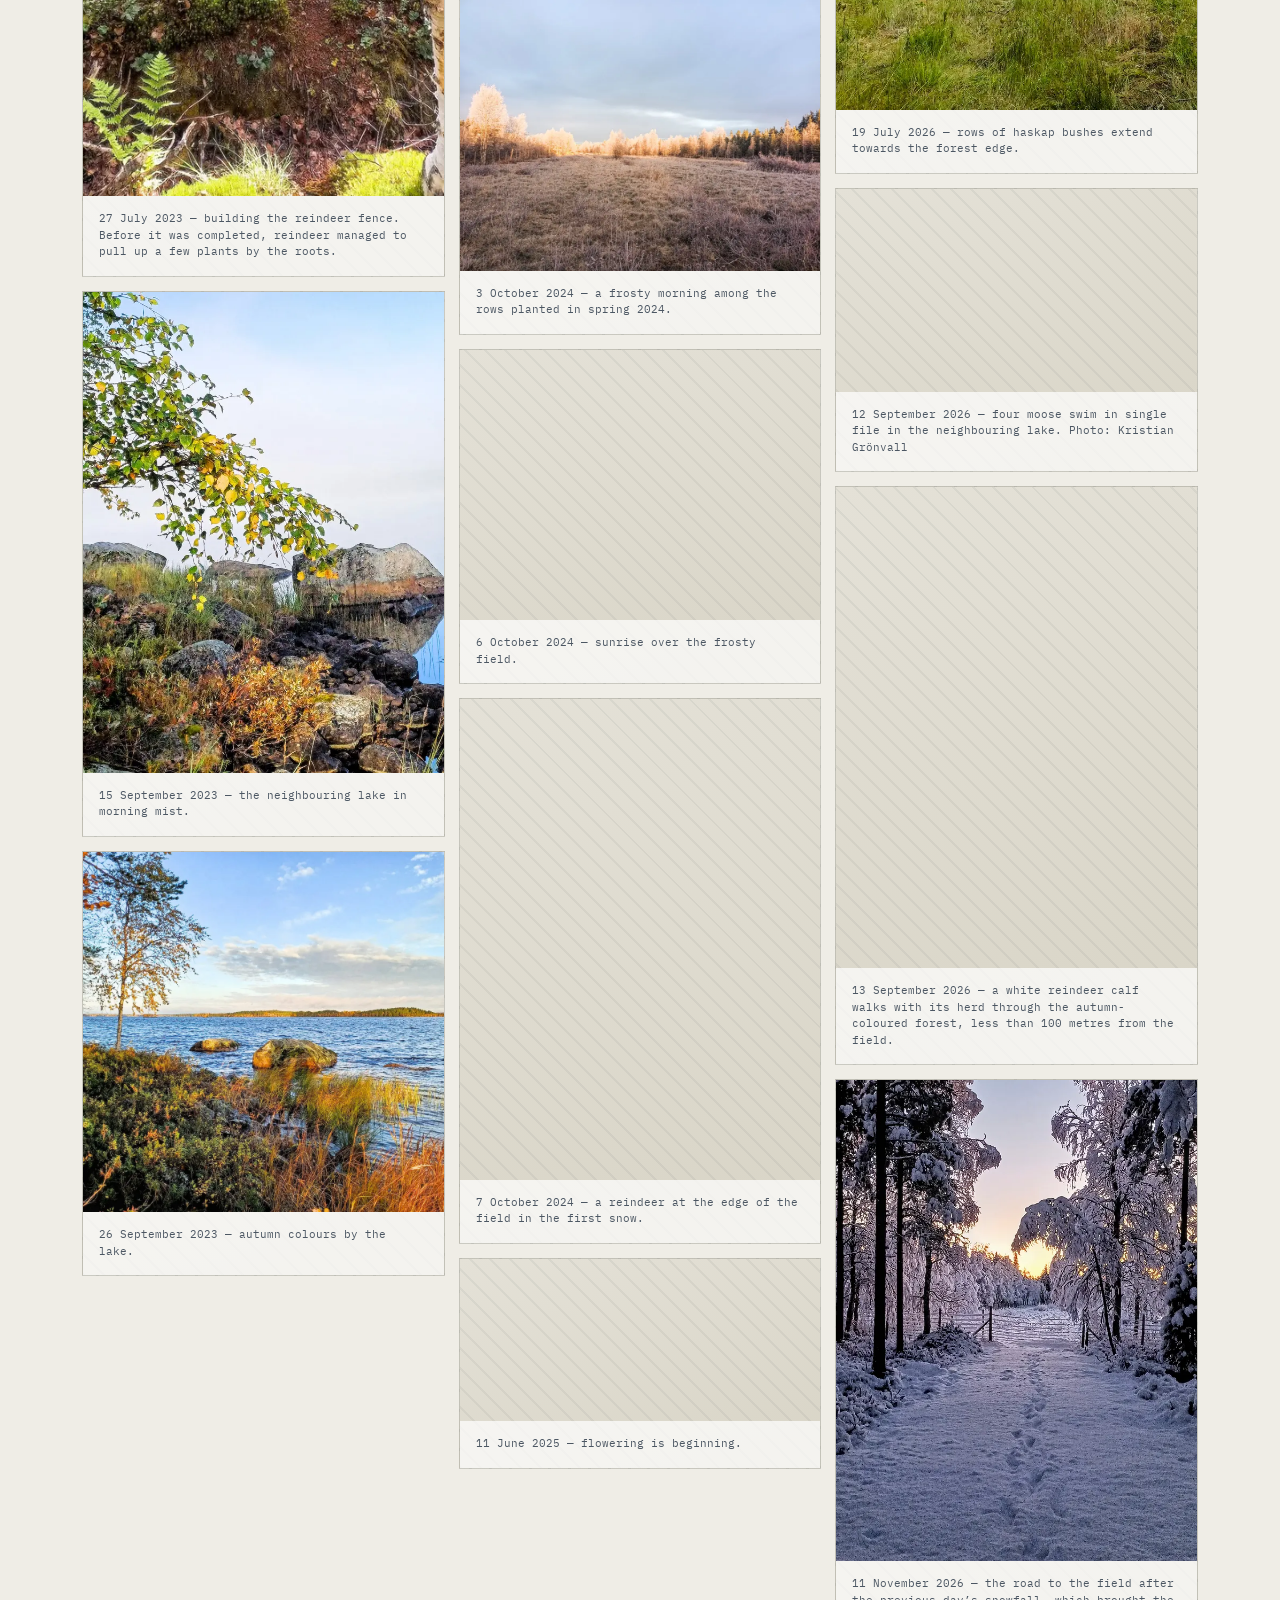
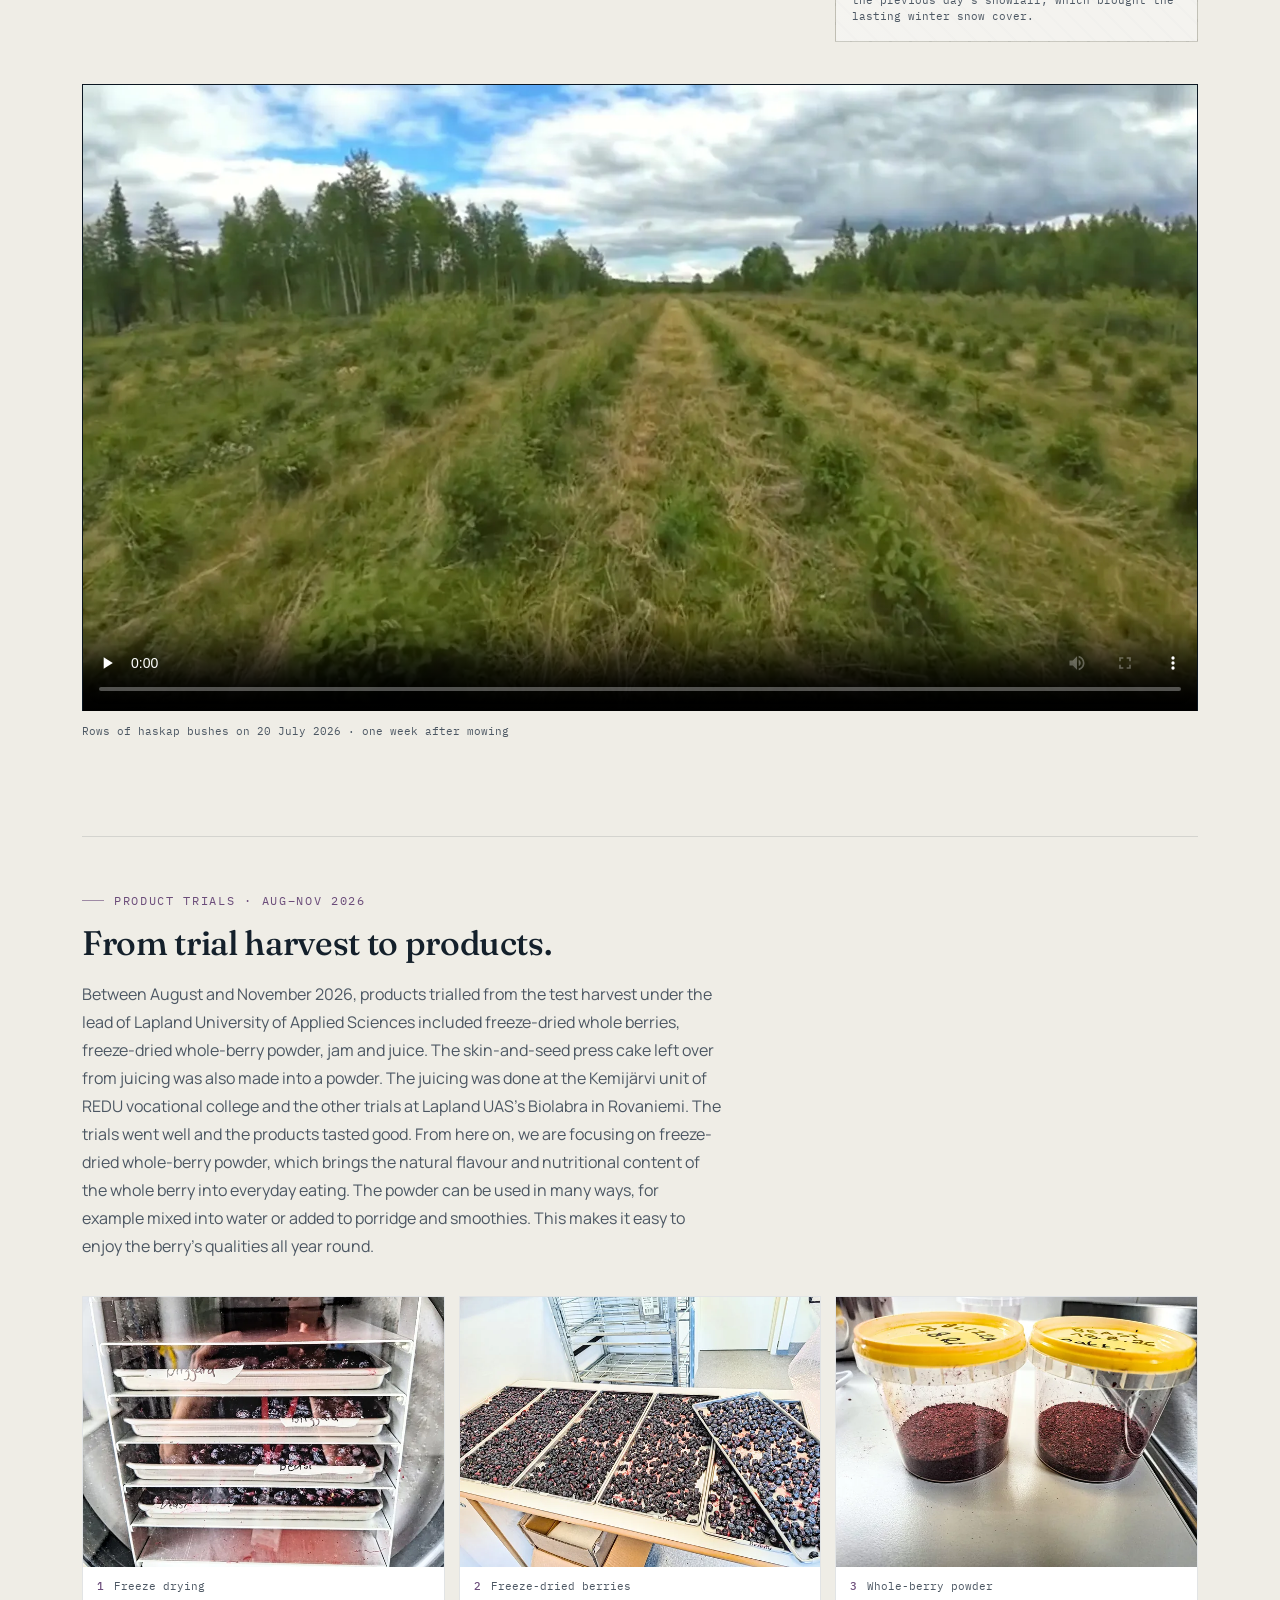
==== commit cea3cc03: "Add files via upload" ====
--- a/en/index.html
+++ b/en/index.html
@@ -276,7 +276,7 @@
         <div class="t-year">2026</div>
         <div class="t-body">
           <h4>First product trials</h4>
-          <p>The orchard produced a small trial harvest, which allowed us to conduct our first product trials in cooperation with Lapland University of Applied Sciences. These trials laid the groundwork for developing future haskap products before the first commercial harvest.</p>
+          <p>The orchard produced a small trial harvest, which allowed us to conduct our first product trials in cooperation with Lapland University of Applied Sciences. These trials laid the groundwork for developing future haskap products before the first commercial harvest, and freeze-dried whole-berry powder emerged as our main product.</p>
           <p>All haskap used in our future products will be certified organic produce from our own farm and traceable to the field.</p>
         </div>
       </div>
@@ -545,7 +545,7 @@
 
       <div class="g-tile has-img featured reveal">
         <img decoding="async" loading="lazy" src="../assets/gallery/gallery-14.webp" srcset="../assets/gallery/gallery-14-mobile.webp 675w, ../assets/gallery/gallery-14.webp 1425w" sizes="(max-width: 520px) 100vw, (max-width: 820px) 50vw, (min-width: 1180px) 370px, 33vw" alt="The first haskap berries on a bush in August 2025" width="1425" height="1900">
-        <div class="g-caption">6 August 2025 — the bushes set more berries than in the previous year. The first commercial harvest is expected in 2027.</div>
+        <div class="g-caption">6 August 2025 — the bushes set more berries than in the previous year.</div>
       </div>
       <div class="g-tile has-img reveal">
         <img decoding="async" loading="lazy" src="../assets/gallery/gallery-15.webp" srcset="../assets/gallery/gallery-15-mobile.webp 900w, ../assets/gallery/gallery-15.webp 1900w" sizes="(max-width: 520px) 100vw, (max-width: 820px) 50vw, (min-width: 1180px) 370px, 33vw" alt="The lush haskap field in summer 2025" width="1900" height="1425">
@@ -587,7 +587,7 @@
       <div class="trials-head reveal">
         <div class="eyebrow">PRODUCT TRIALS · AUG–NOV 2026</div>
         <h3>From trial harvest to products.</h3>
-        <p>Between August and November 2026, products trialled from the test harvest under the lead of Lapland University of Applied Sciences included freeze-dried whole berries, freeze-dried whole-berry powder, jam and juice. The skin-and-seed press cake left over from juicing was also made into a powder. The juicing was done at the Kemijärvi unit of REDU vocational college and the other trials at Lapland UAS’s Biolabra in Rovaniemi. The trials went well and the products tasted good.</p>
+        <p>Between August and November 2026, products trialled from the test harvest under the lead of Lapland University of Applied Sciences included freeze-dried whole berries, freeze-dried whole-berry powder, jam and juice. The skin-and-seed press cake left over from juicing was also made into a powder. The juicing was done at the Kemijärvi unit of REDU vocational college and the other trials at Lapland UAS’s Biolabra in Rovaniemi. The trials went well and the products tasted good. From here on, we are focusing on freeze-dried whole-berry powder, which brings the natural flavour and nutritional content of the whole berry into everyday eating. The powder can be used in many ways, for example mixed into water or added to porridge and smoothies. This makes it easy to enjoy the berry’s qualities all year round.</p>
       </div>
       <div class="trials-grid">
         <figure class="trial-tile reveal">
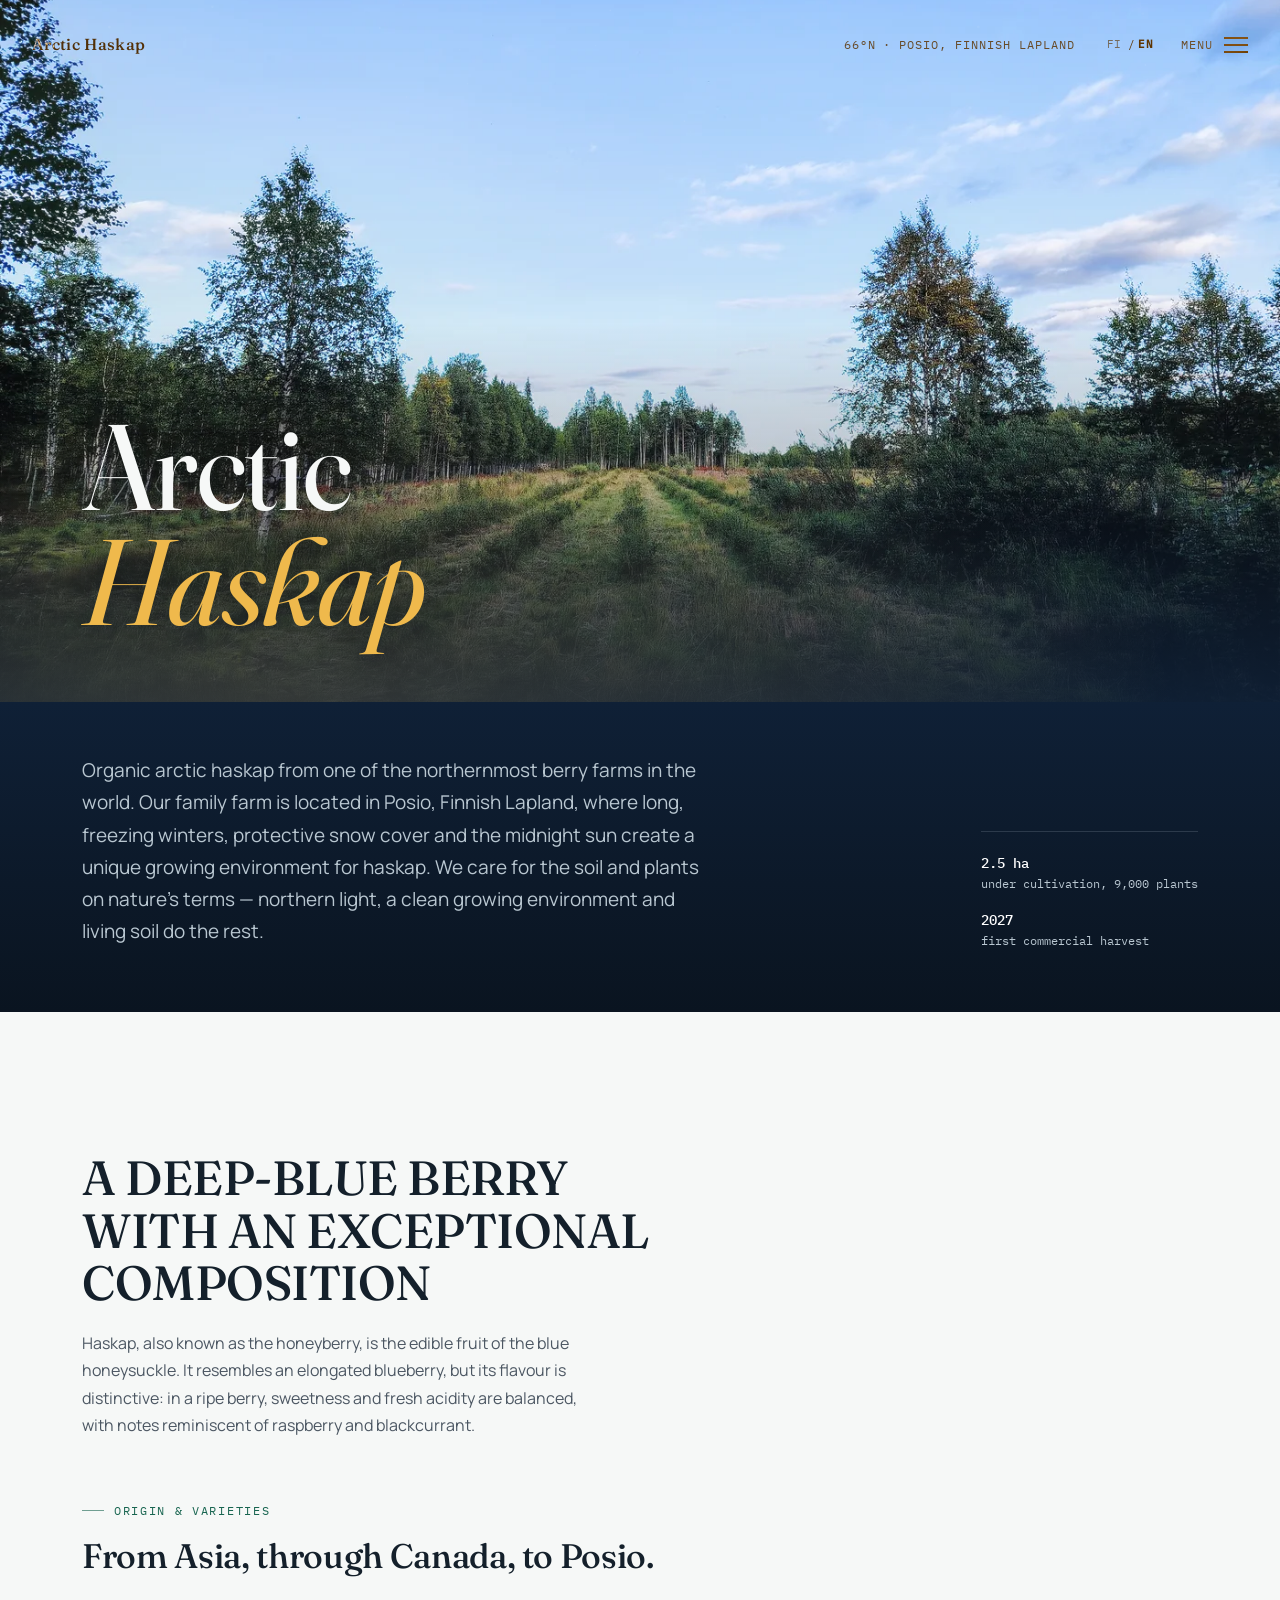
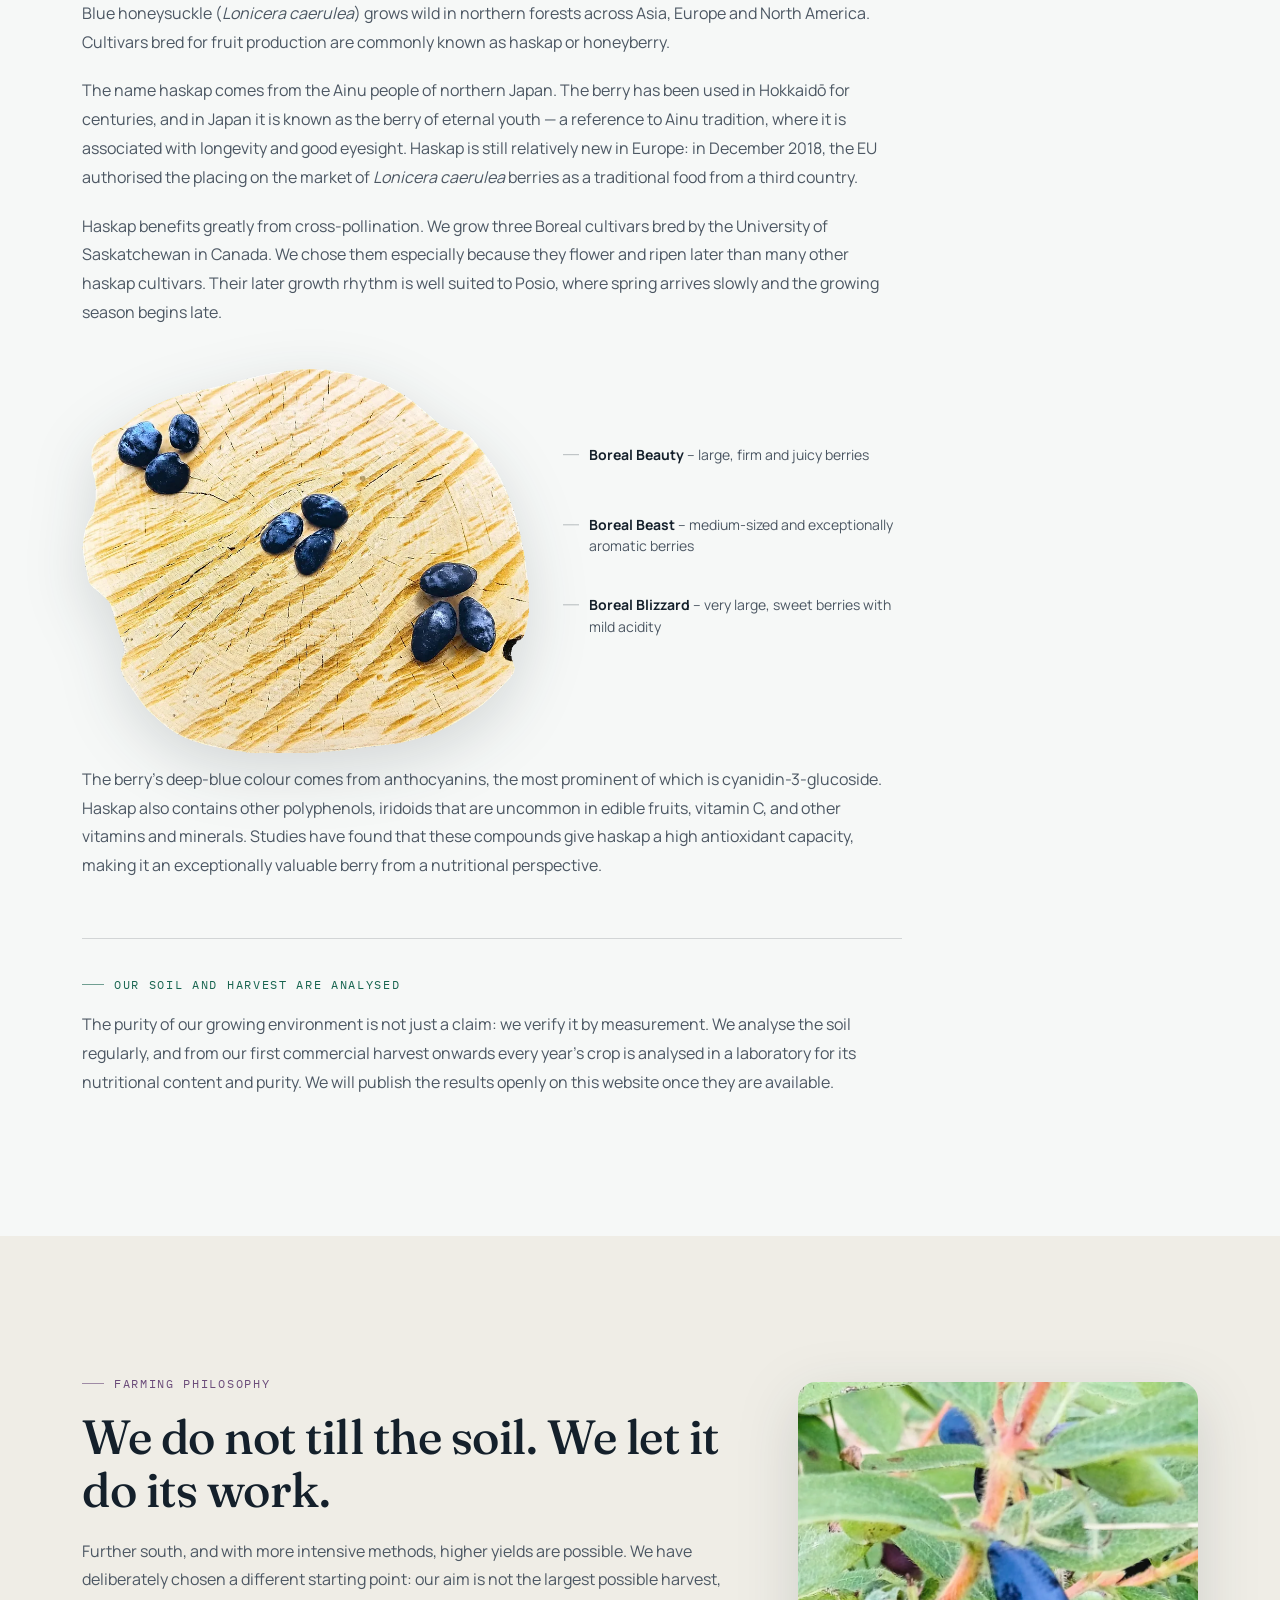
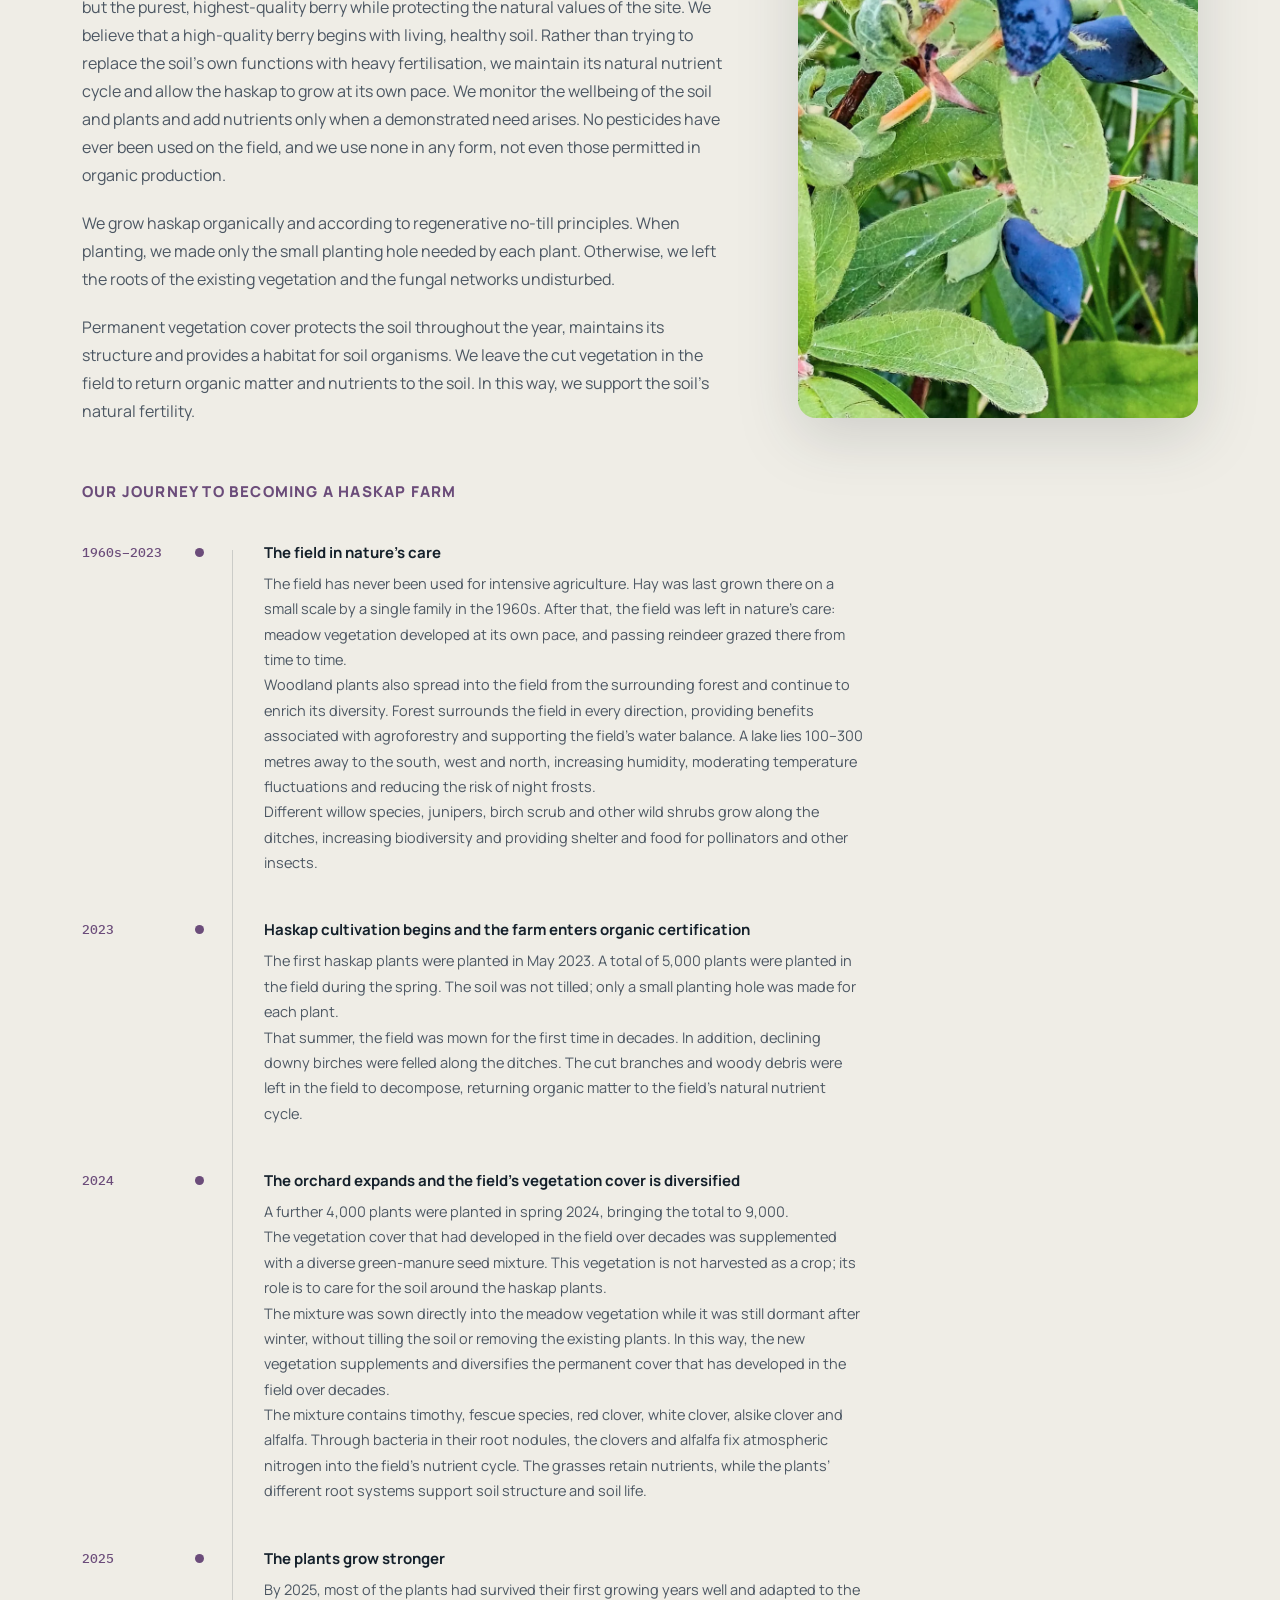
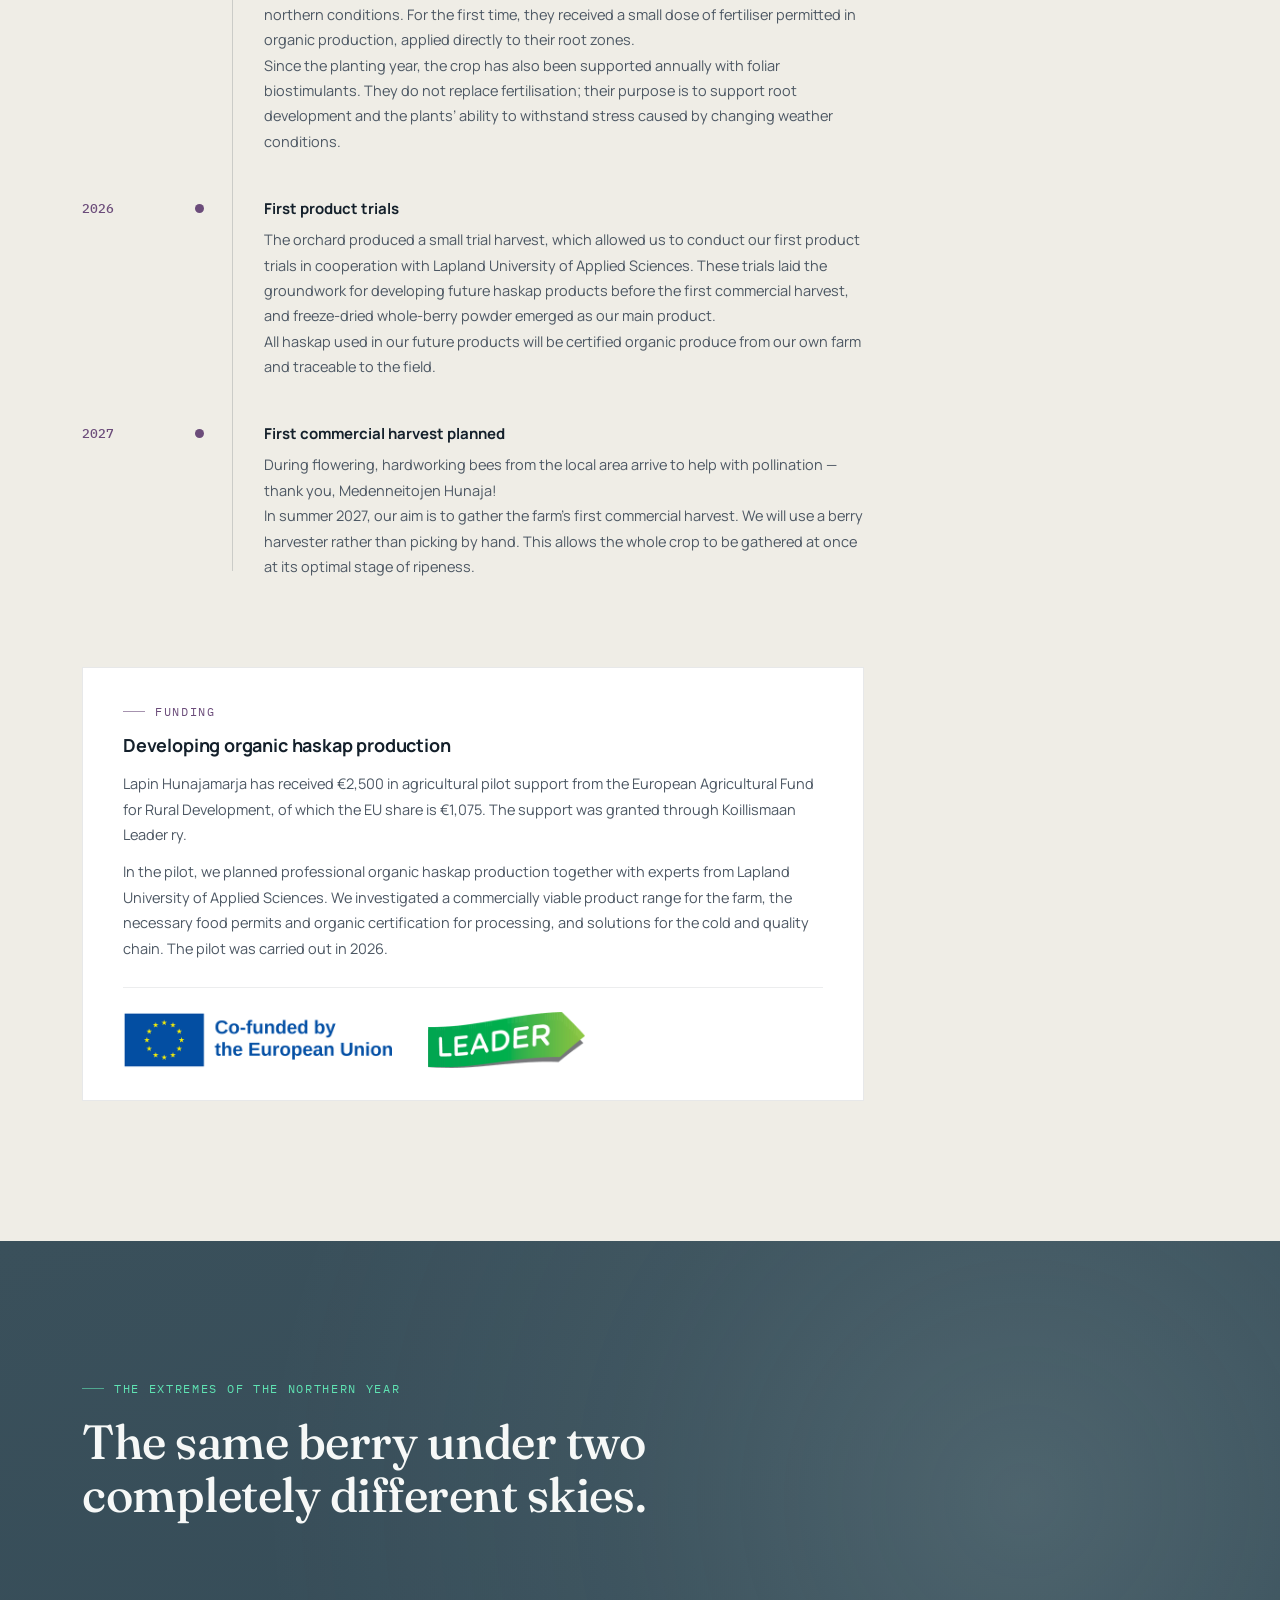
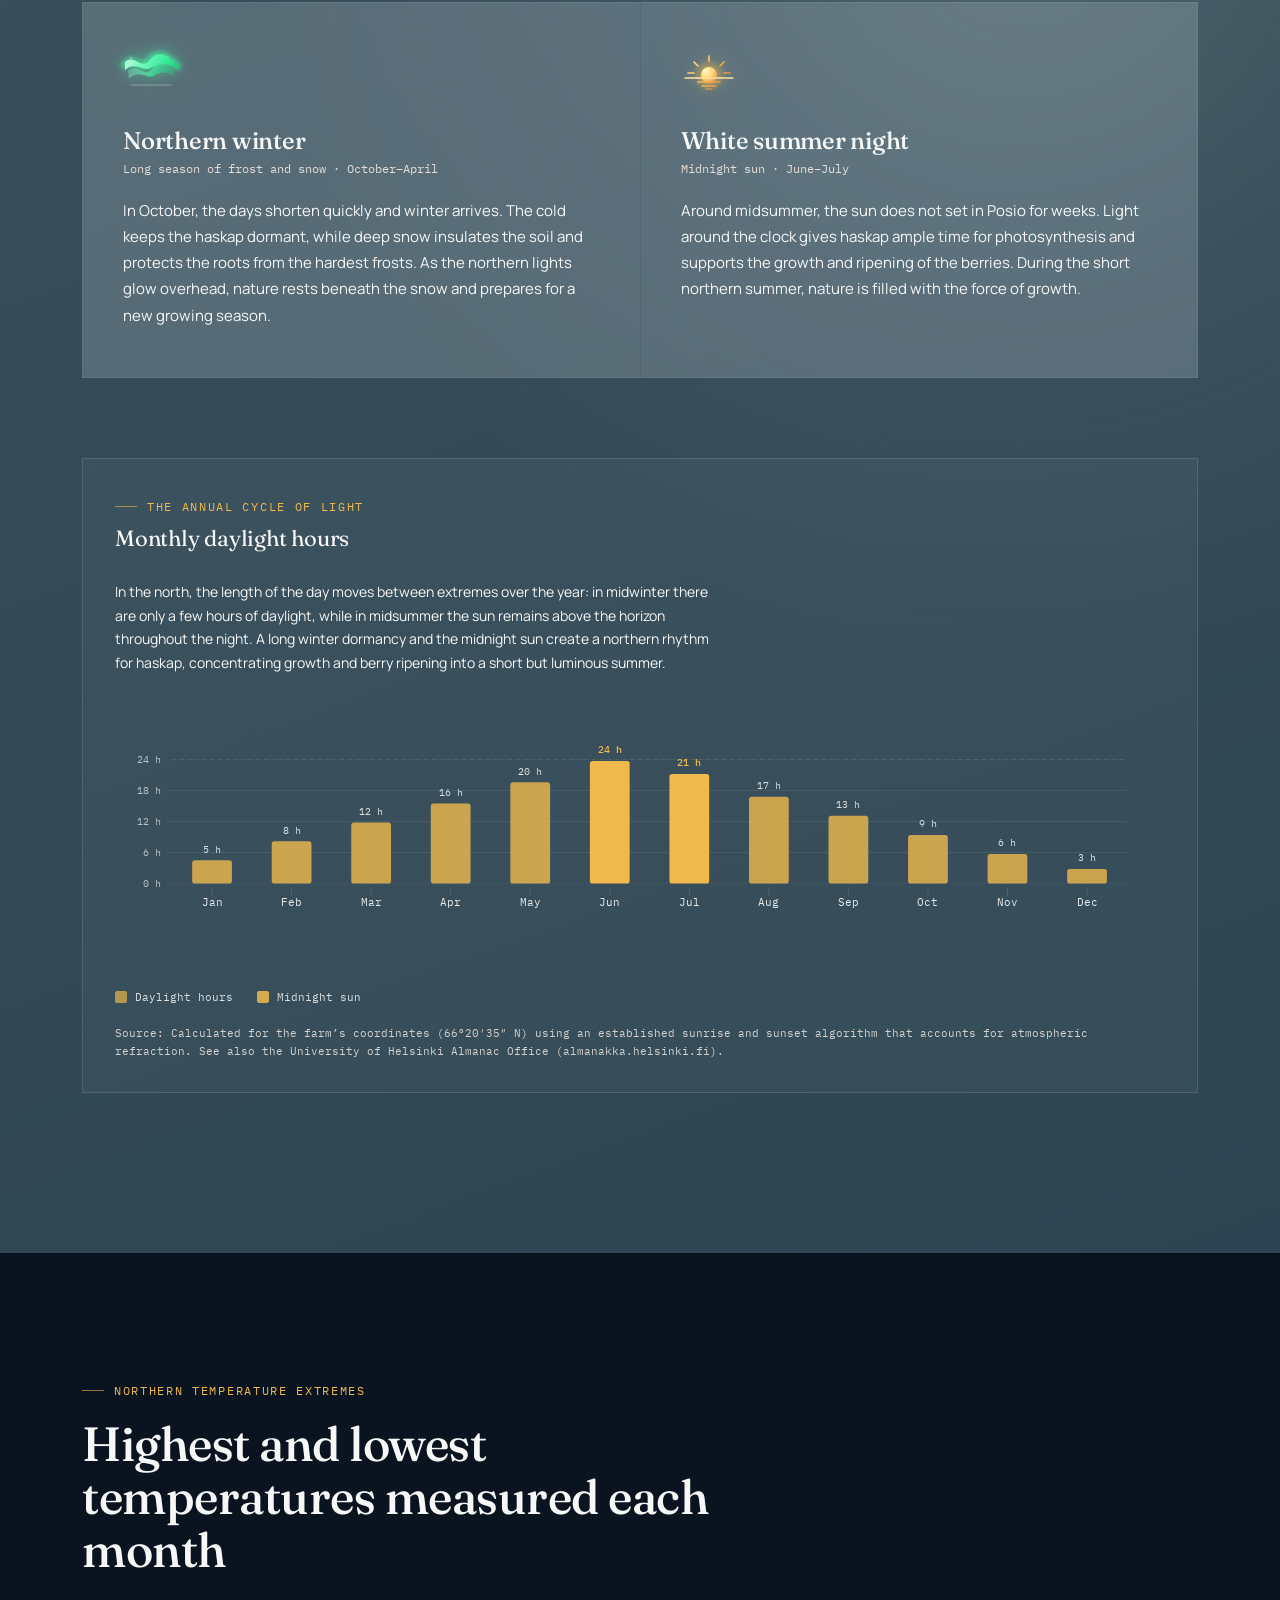
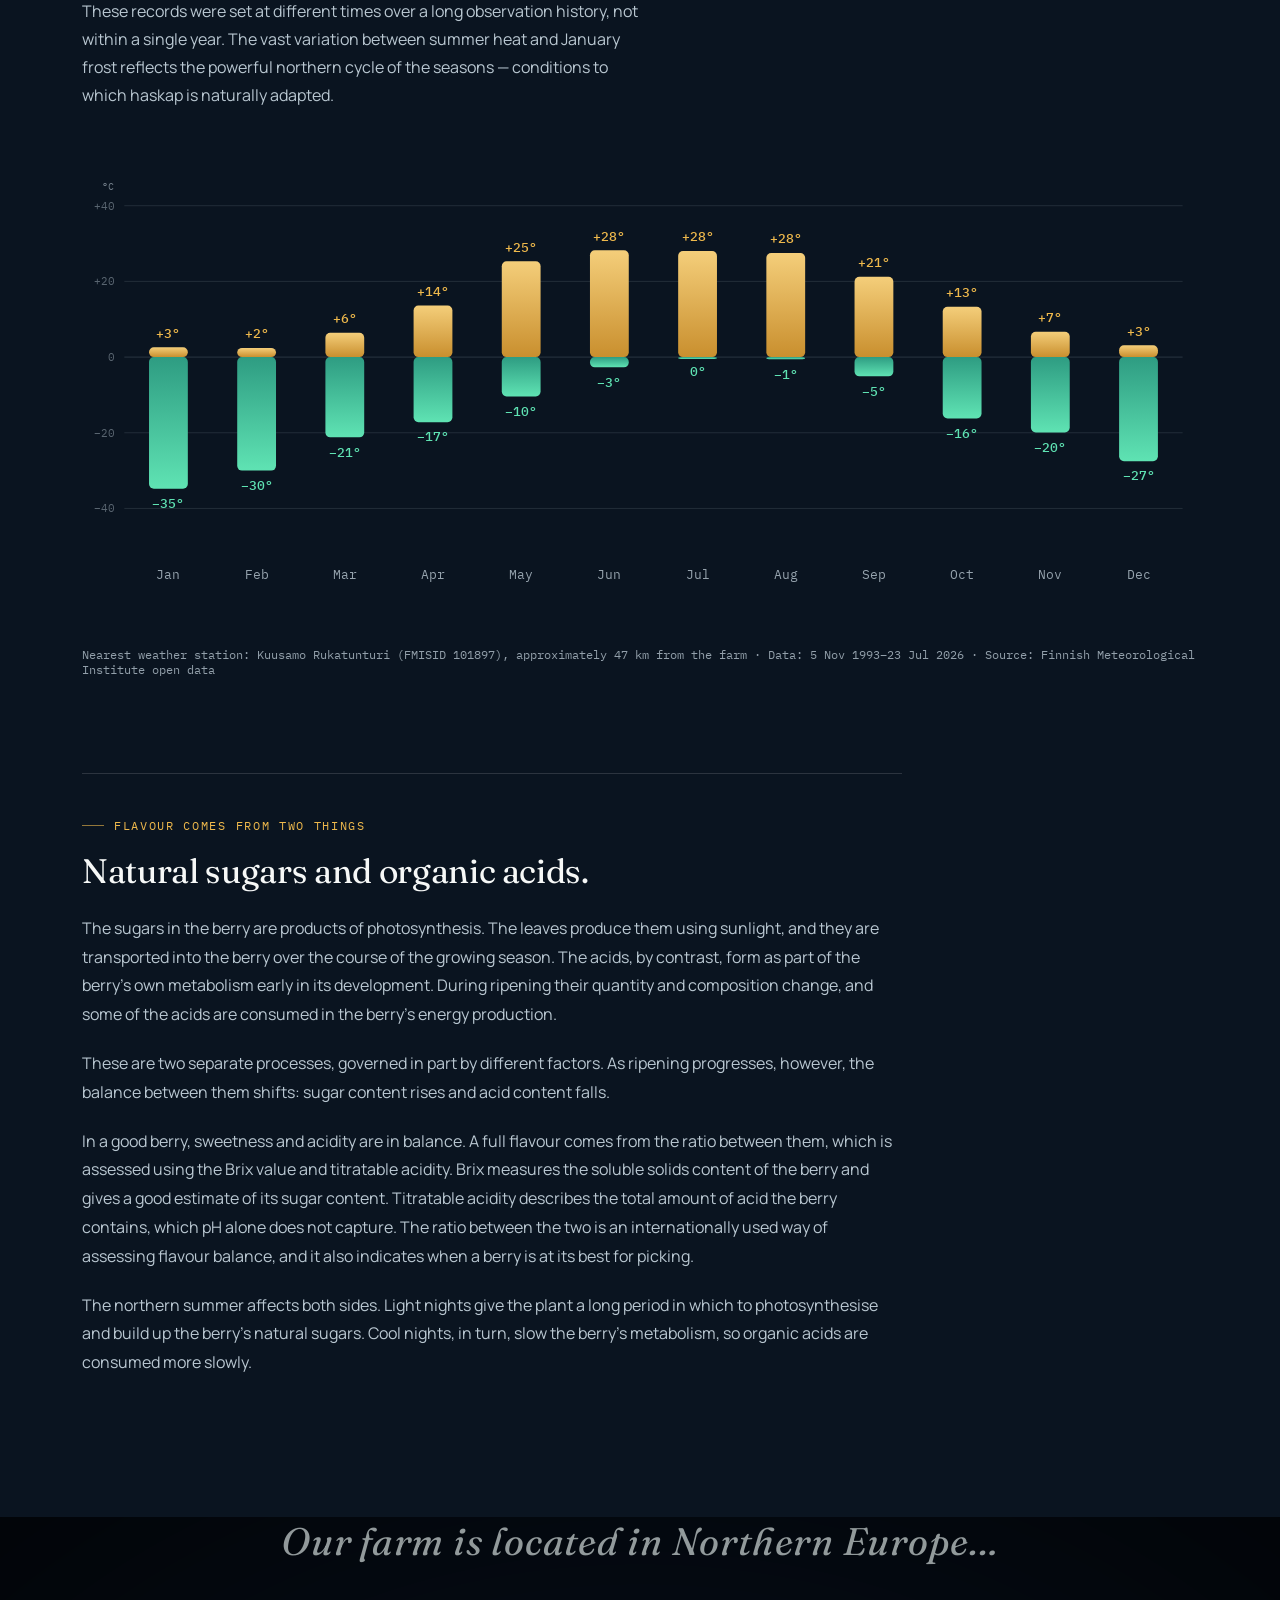
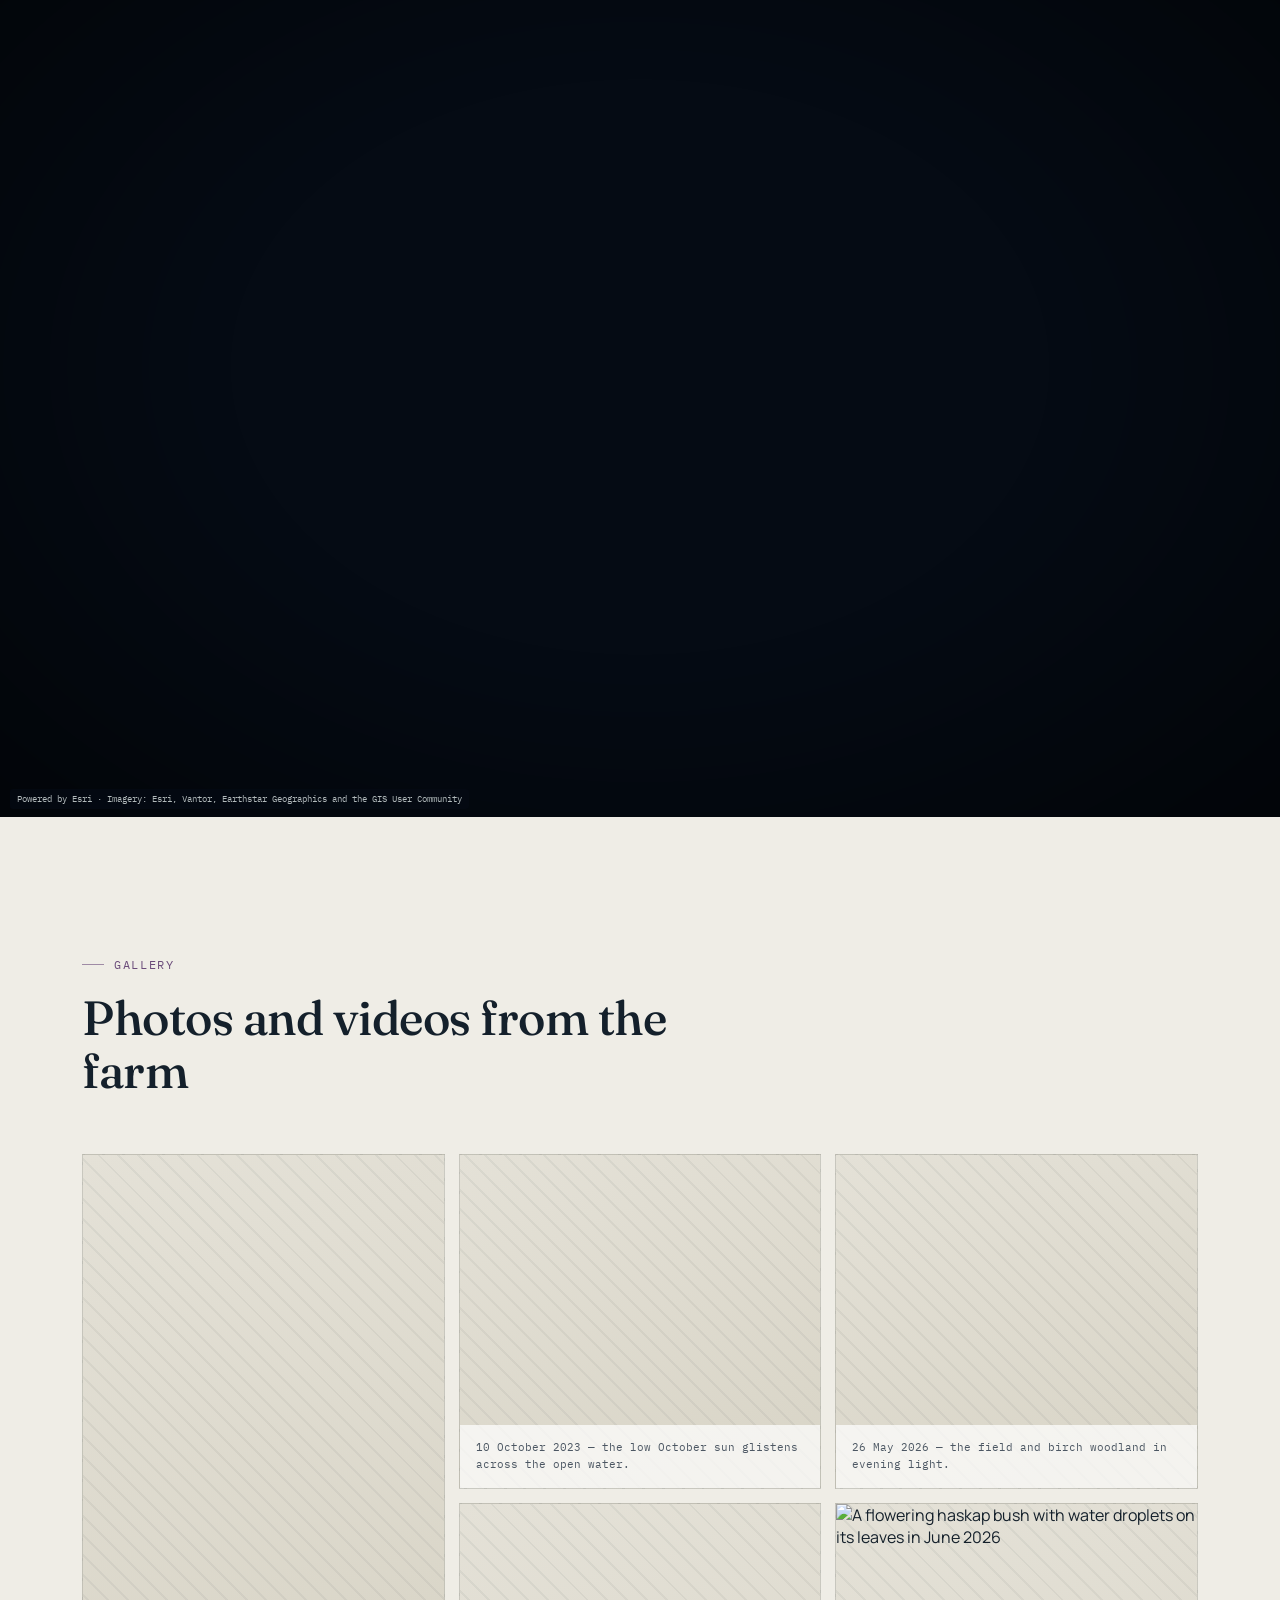
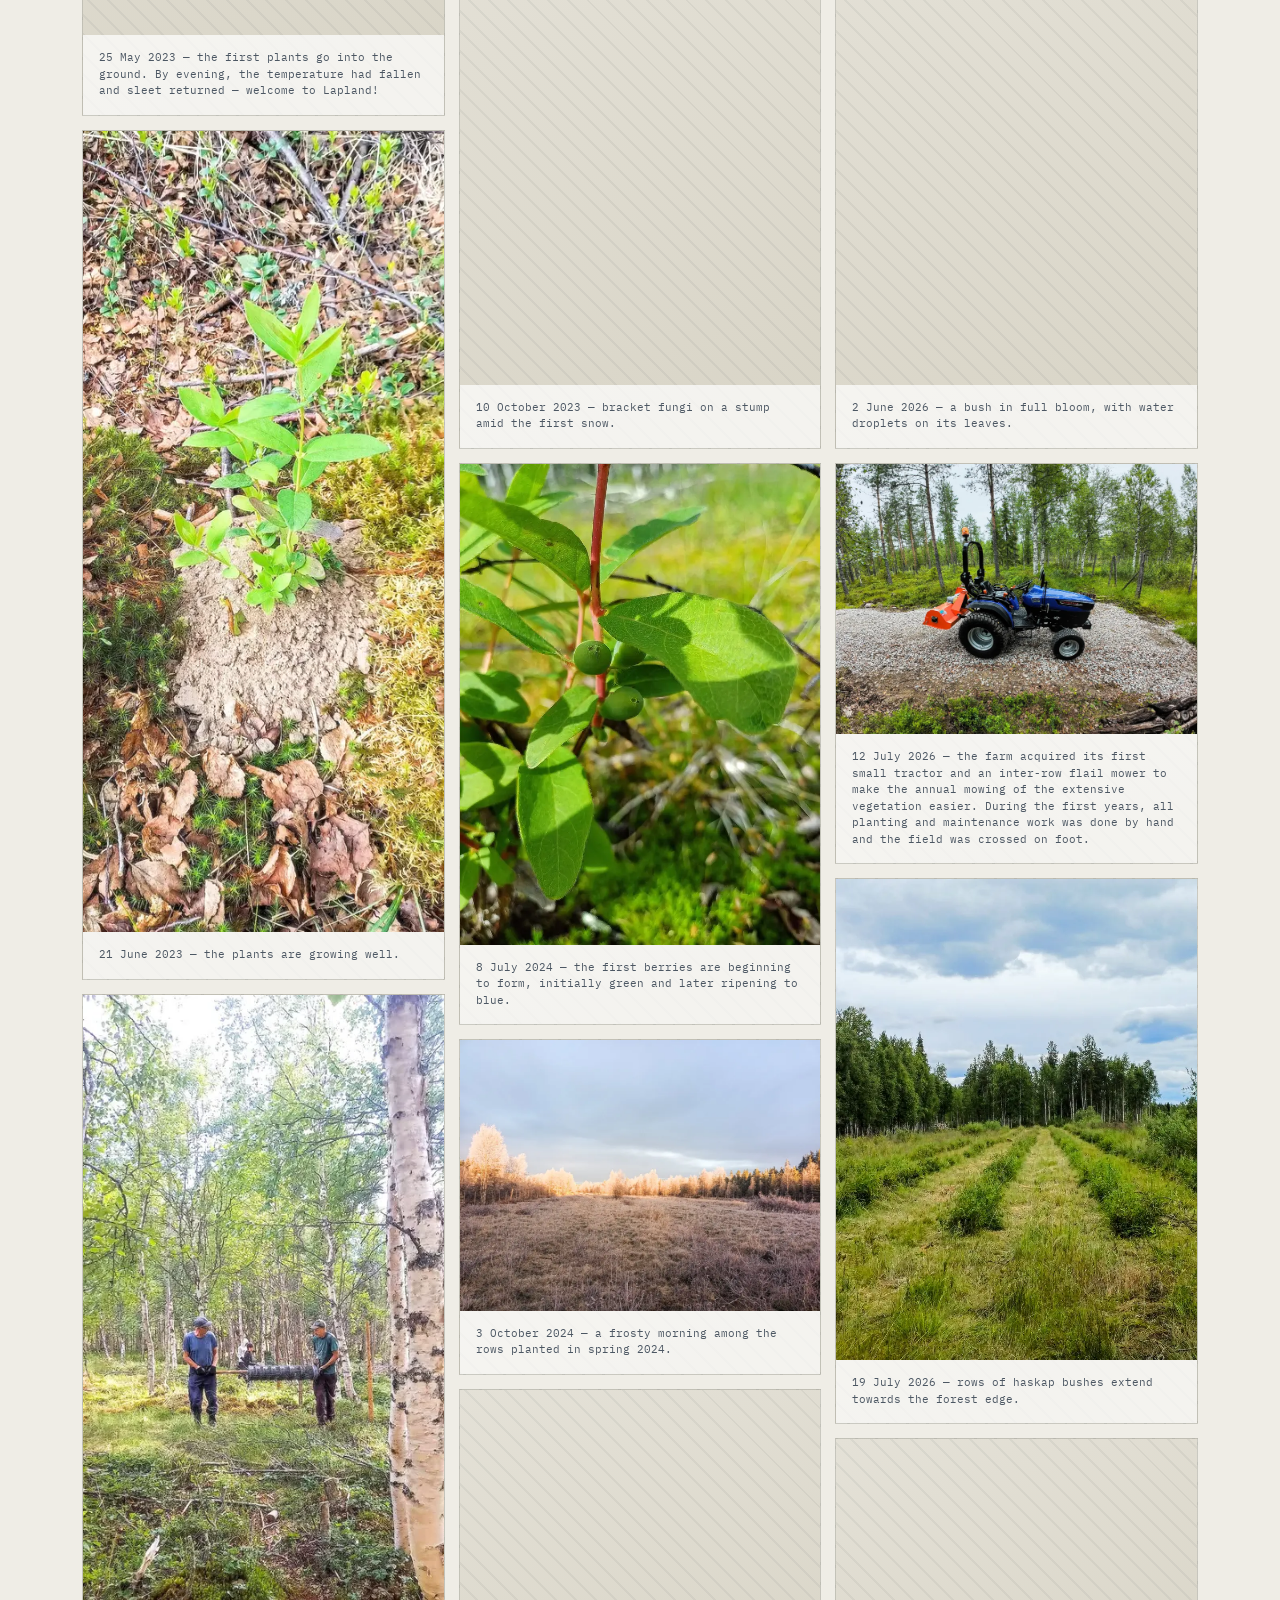
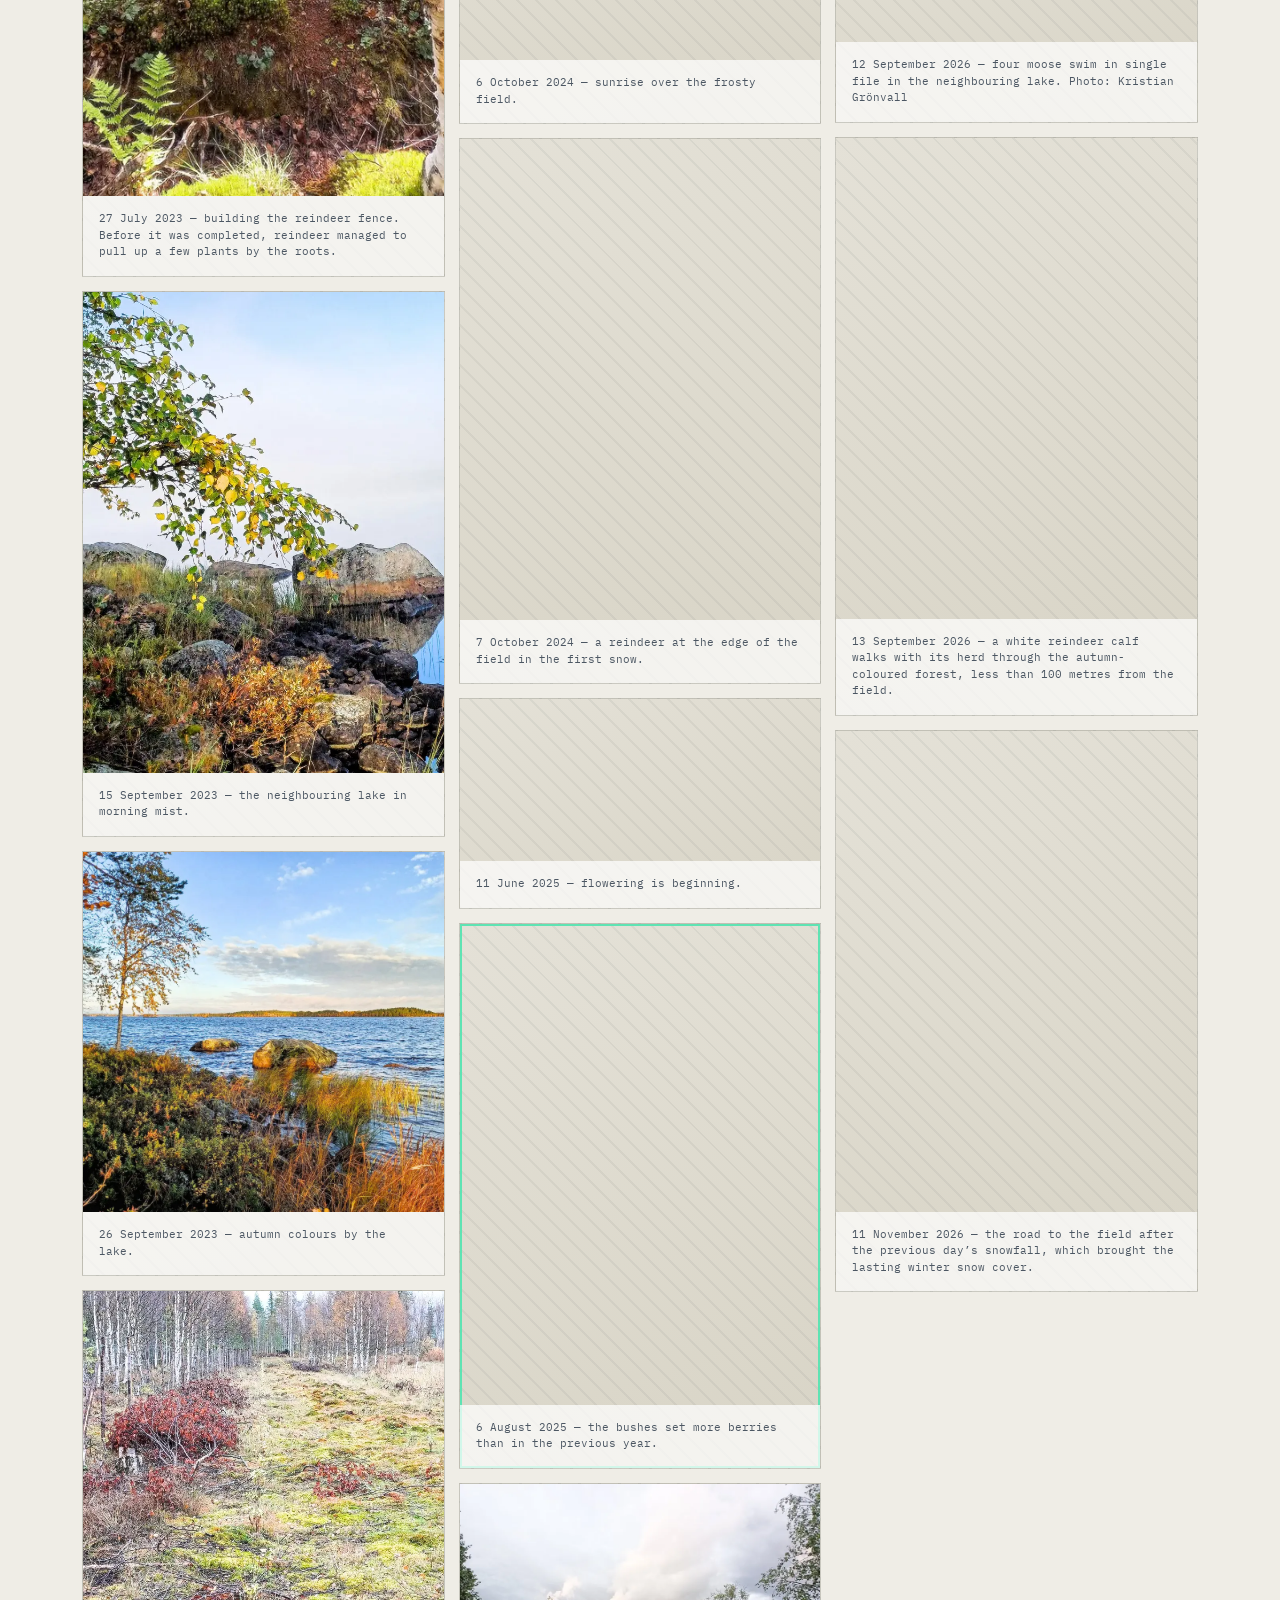
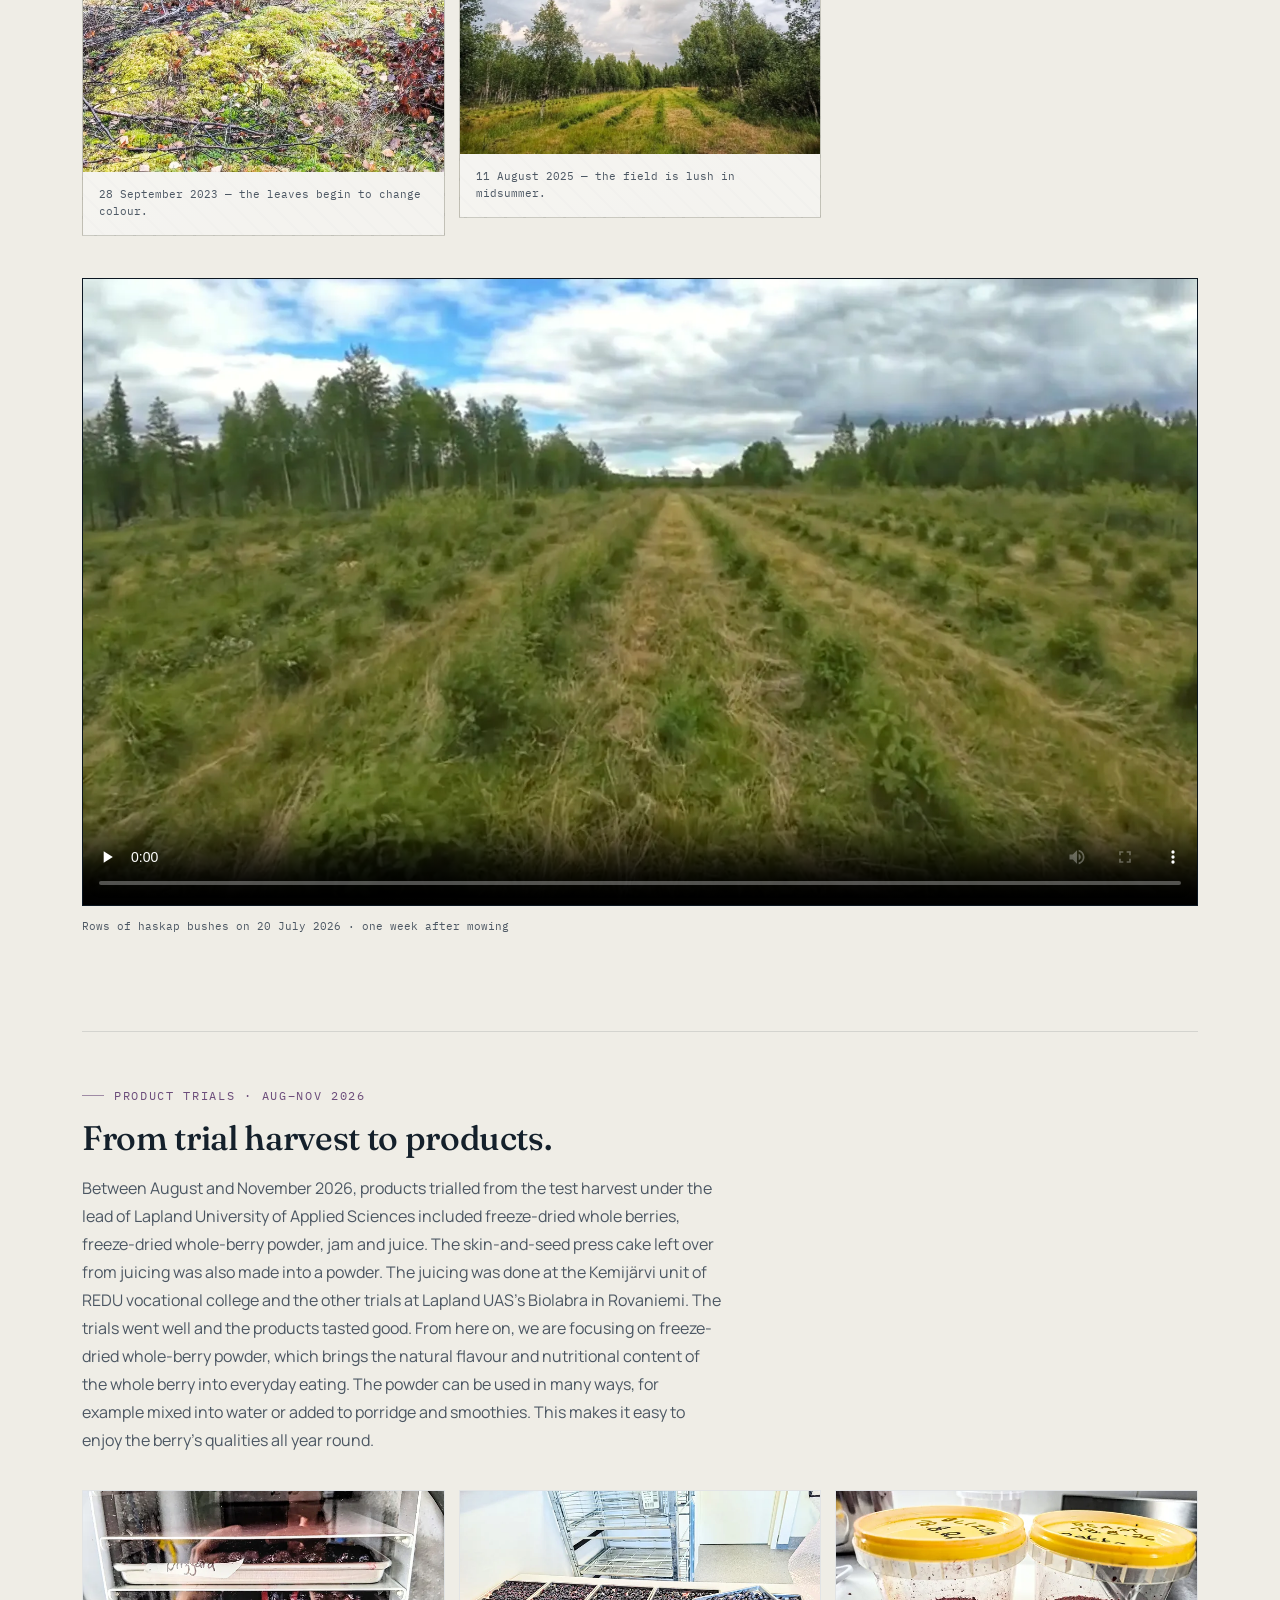
==== commit 73b7b9a9: "Add files via upload" ====
--- a/en/index.html
+++ b/en/index.html
@@ -556,6 +556,10 @@
         <div class="g-caption">26 May 2026 — the field and birch woodland in evening light.</div>
       </div>
       <div class="g-tile has-img reveal">
+        <img decoding="async" loading="lazy" src="../assets/gallery/gallery-22.webp" srcset="../assets/gallery/gallery-22-mobile.webp 675w, ../assets/gallery/gallery-22.webp 1200w" sizes="(max-width: 520px) 100vw, (max-width: 820px) 50vw, (min-width: 1180px) 370px, 33vw" alt="A flowering haskap bush with water droplets on its leaves in June 2026" width="1200" height="1600">
+        <div class="g-caption">2 June 2026 — a bush in full bloom, with water droplets on its leaves.</div>
+      </div>
+      <div class="g-tile has-img reveal">
         <img decoding="async" loading="lazy" src="../assets/gallery/gallery-17.webp" srcset="../assets/gallery/gallery-17-mobile.webp 900w, ../assets/gallery/gallery-17.webp 2000w" sizes="(max-width: 520px) 100vw, (max-width: 820px) 50vw, (min-width: 1180px) 370px, 33vw" alt="The farm’s first tractor and inter-row flail mower at the edge of the forest" width="2000" height="1500">
         <div class="g-caption">12 July 2026 — the farm acquired its first small tractor and an inter-row flail mower to make the annual mowing of the extensive vegetation easier. During the first years, all planting and maintenance work was done by hand and the field was crossed on foot.</div>
       </div>
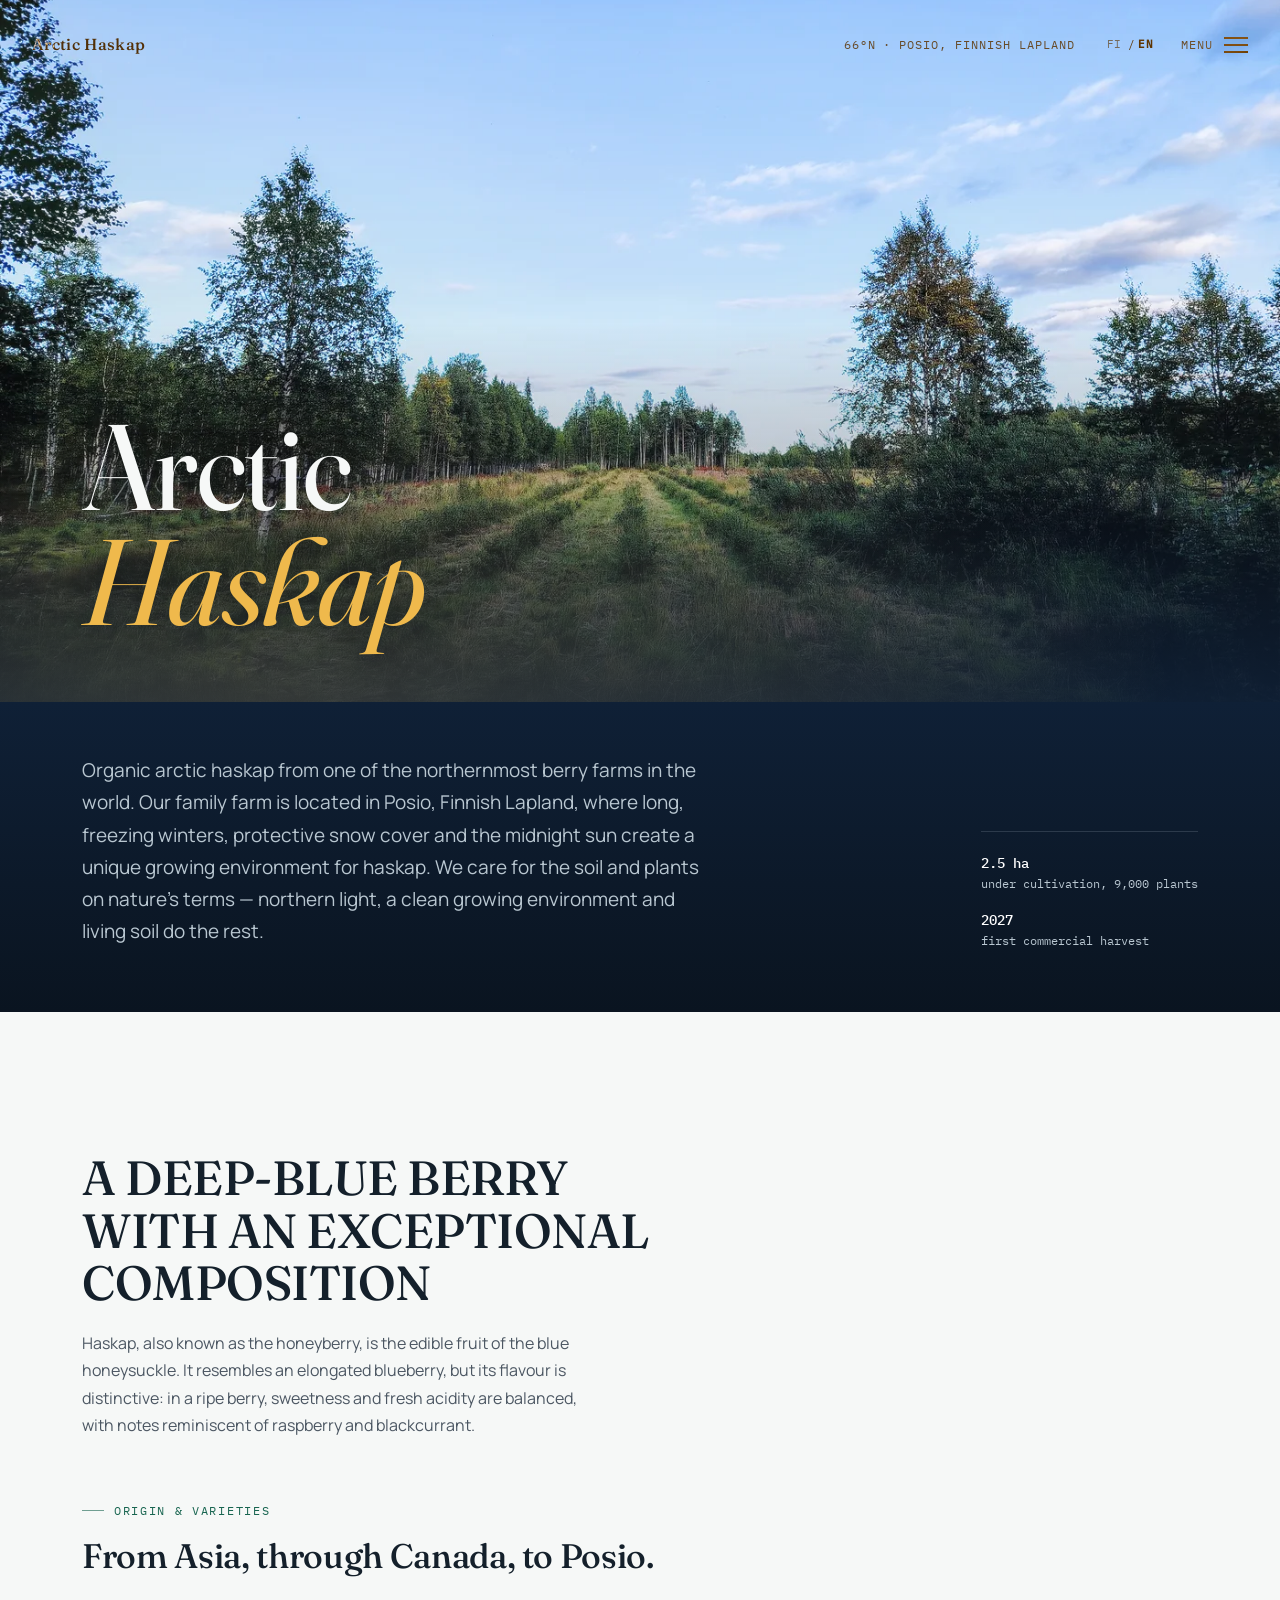
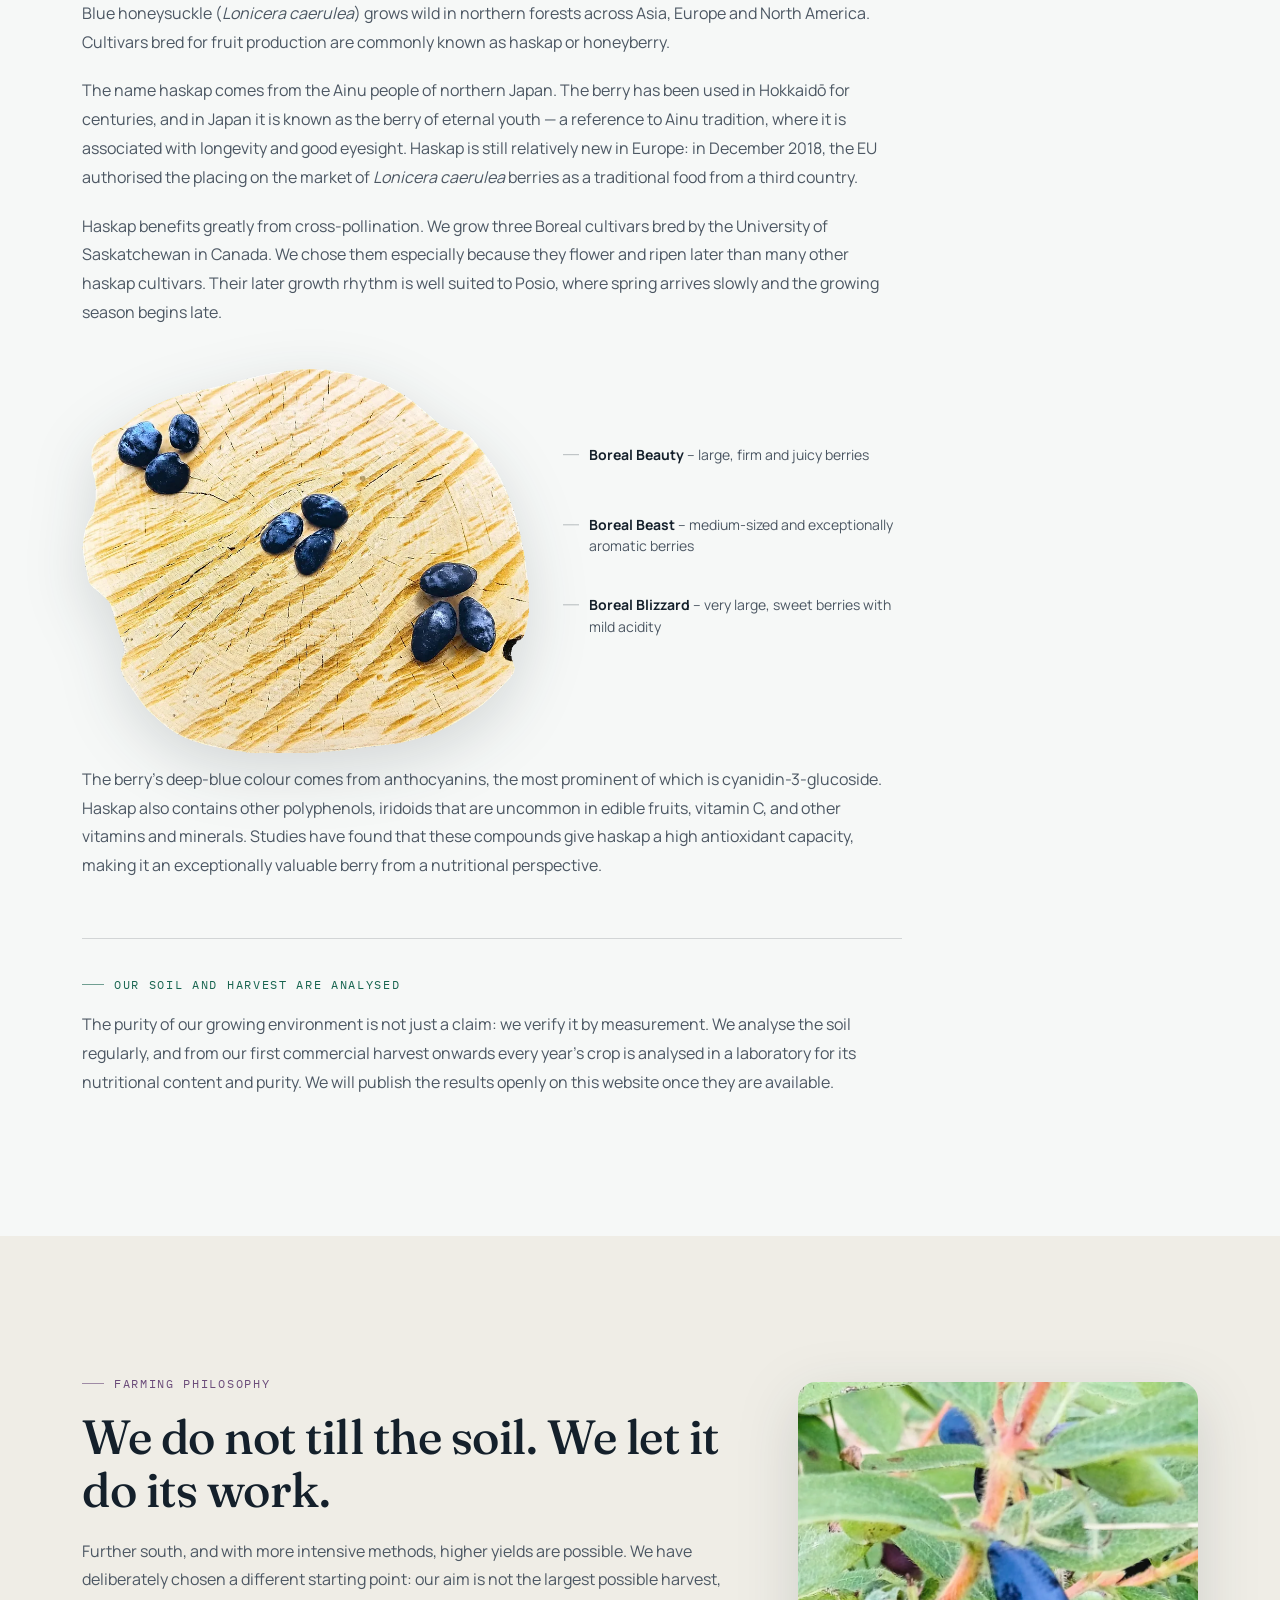
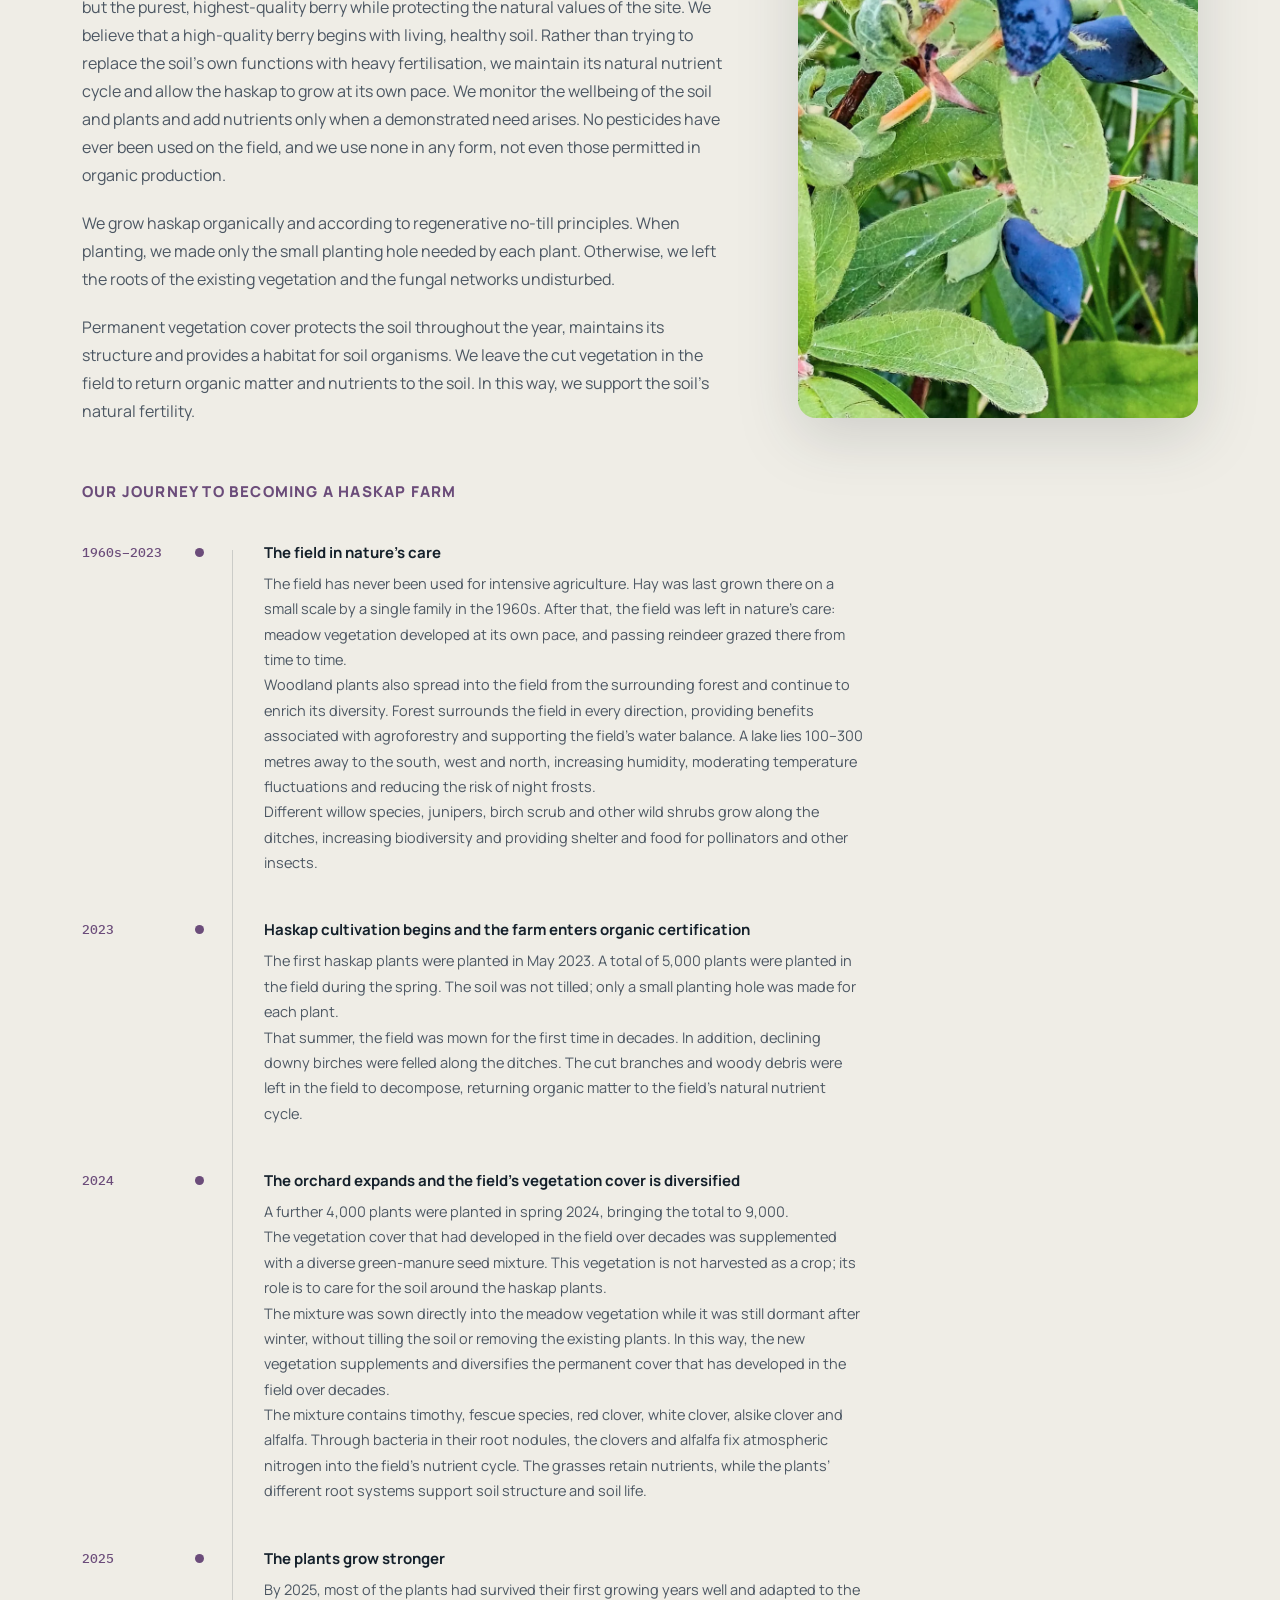
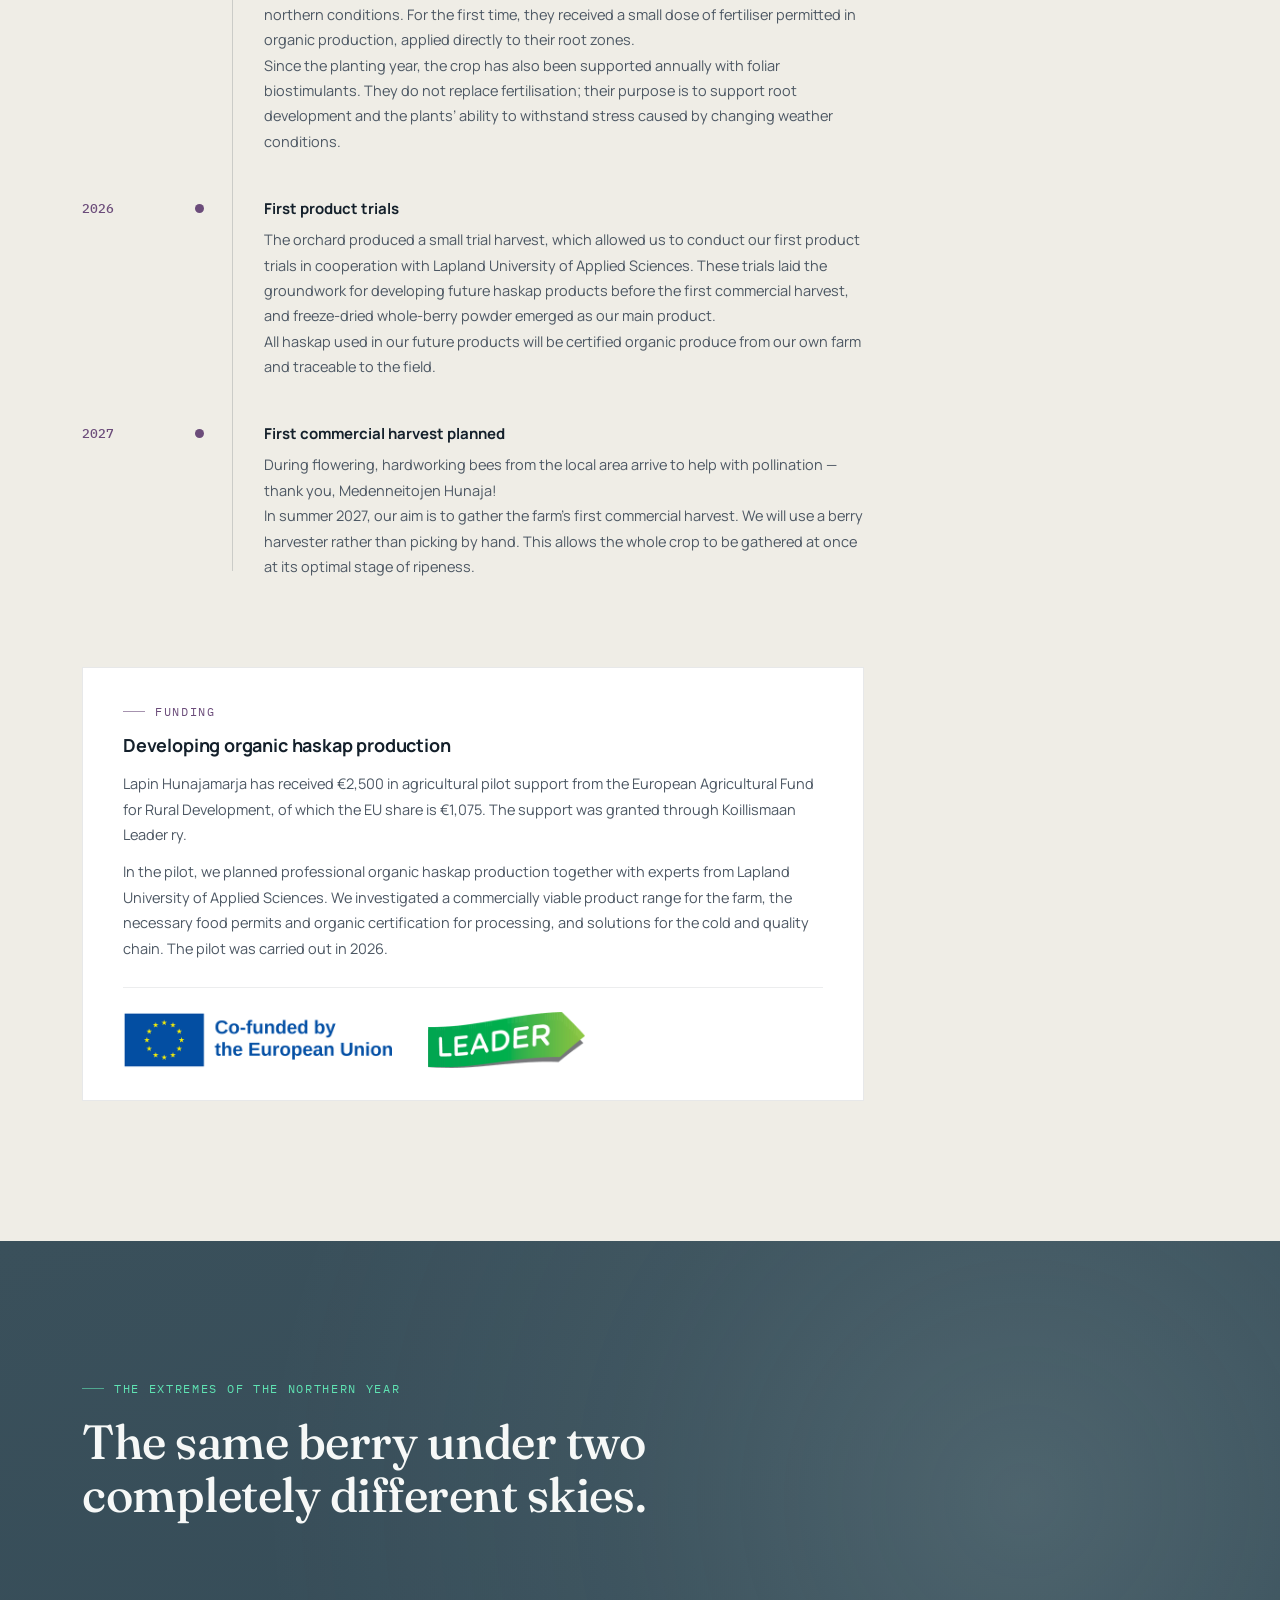
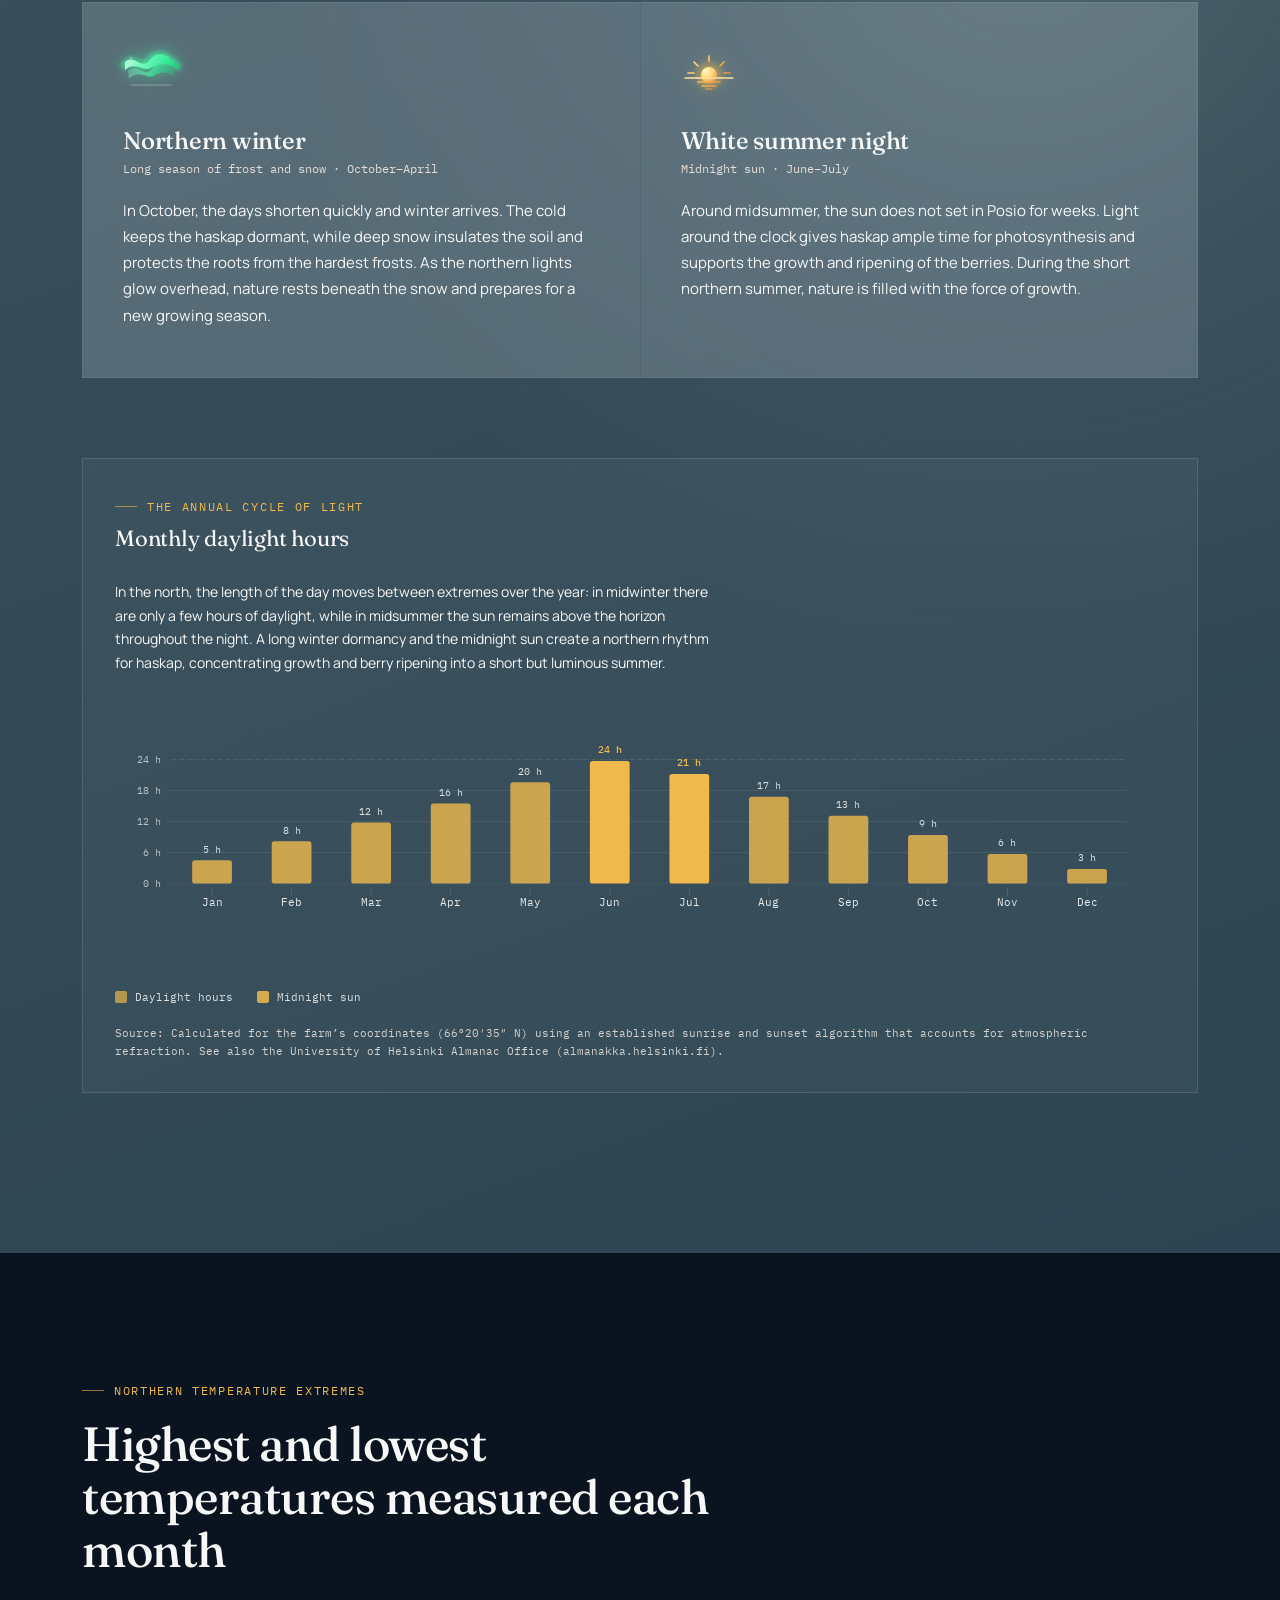
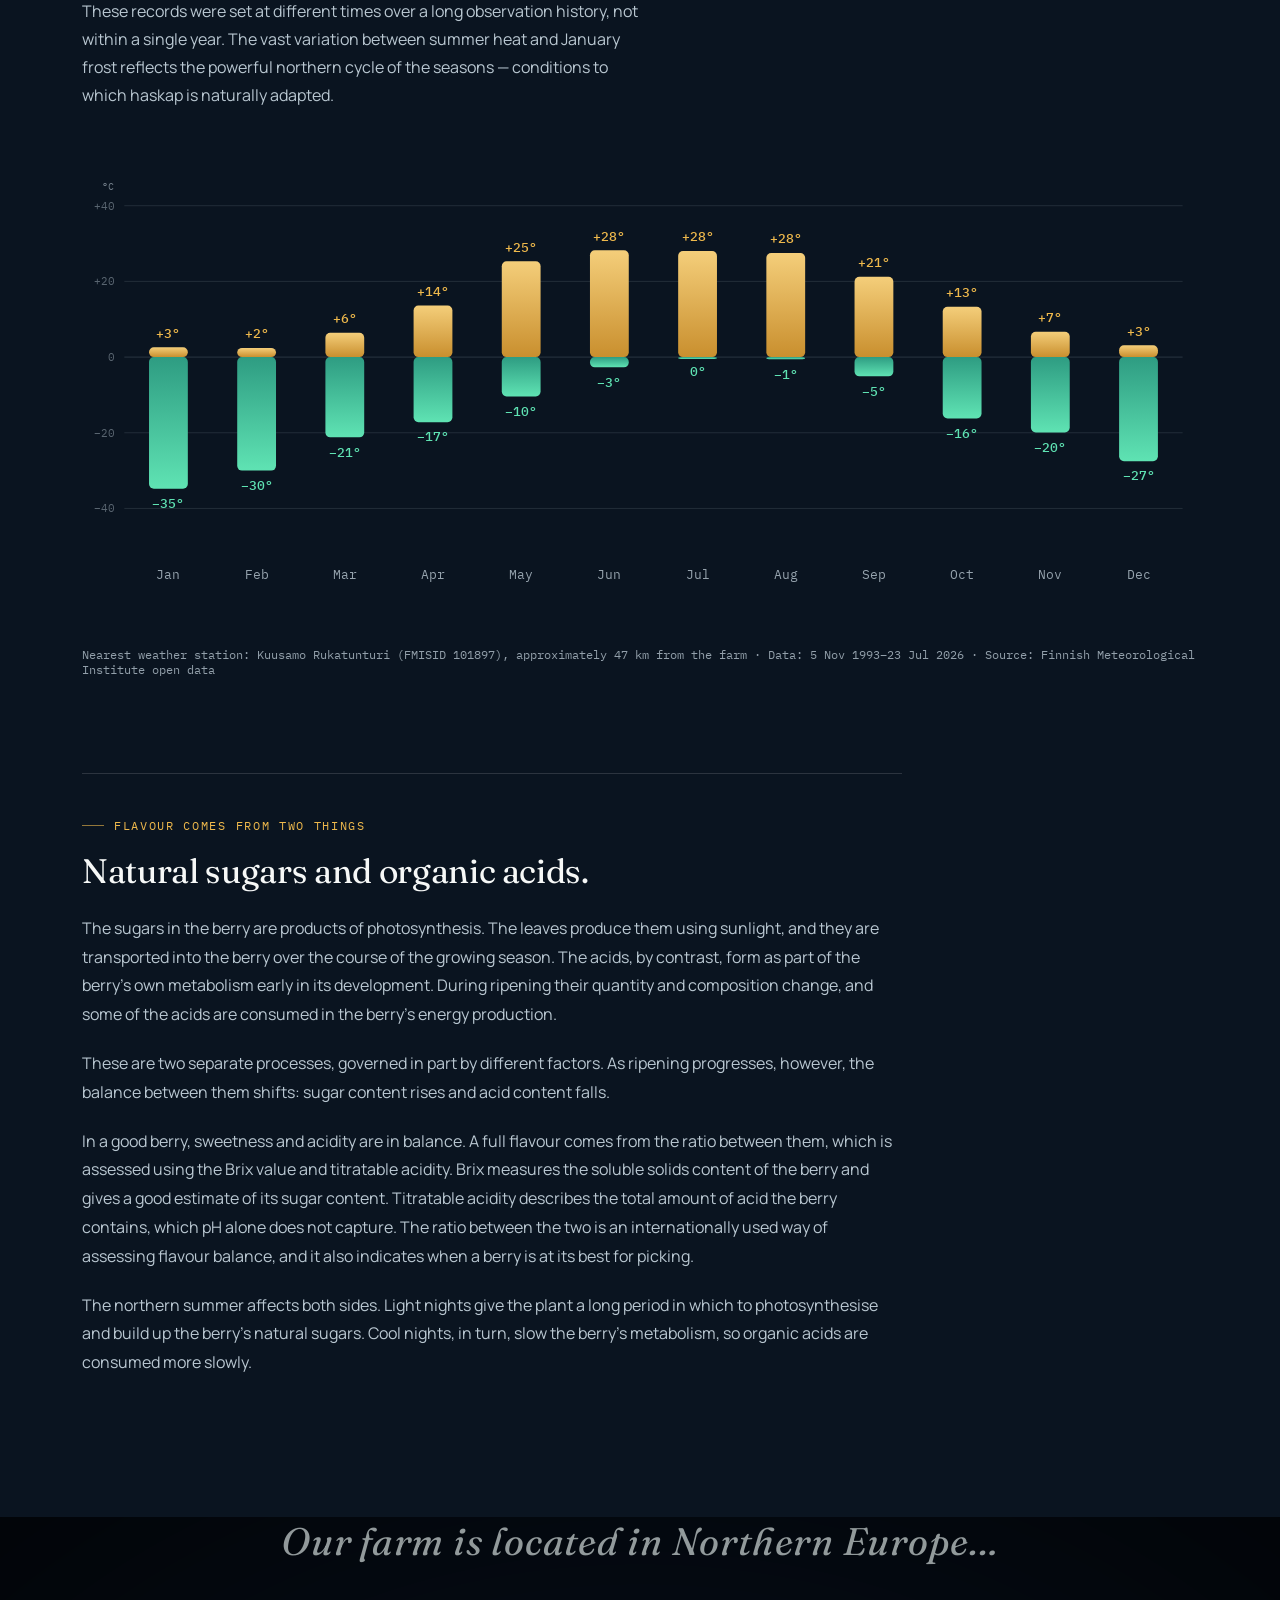
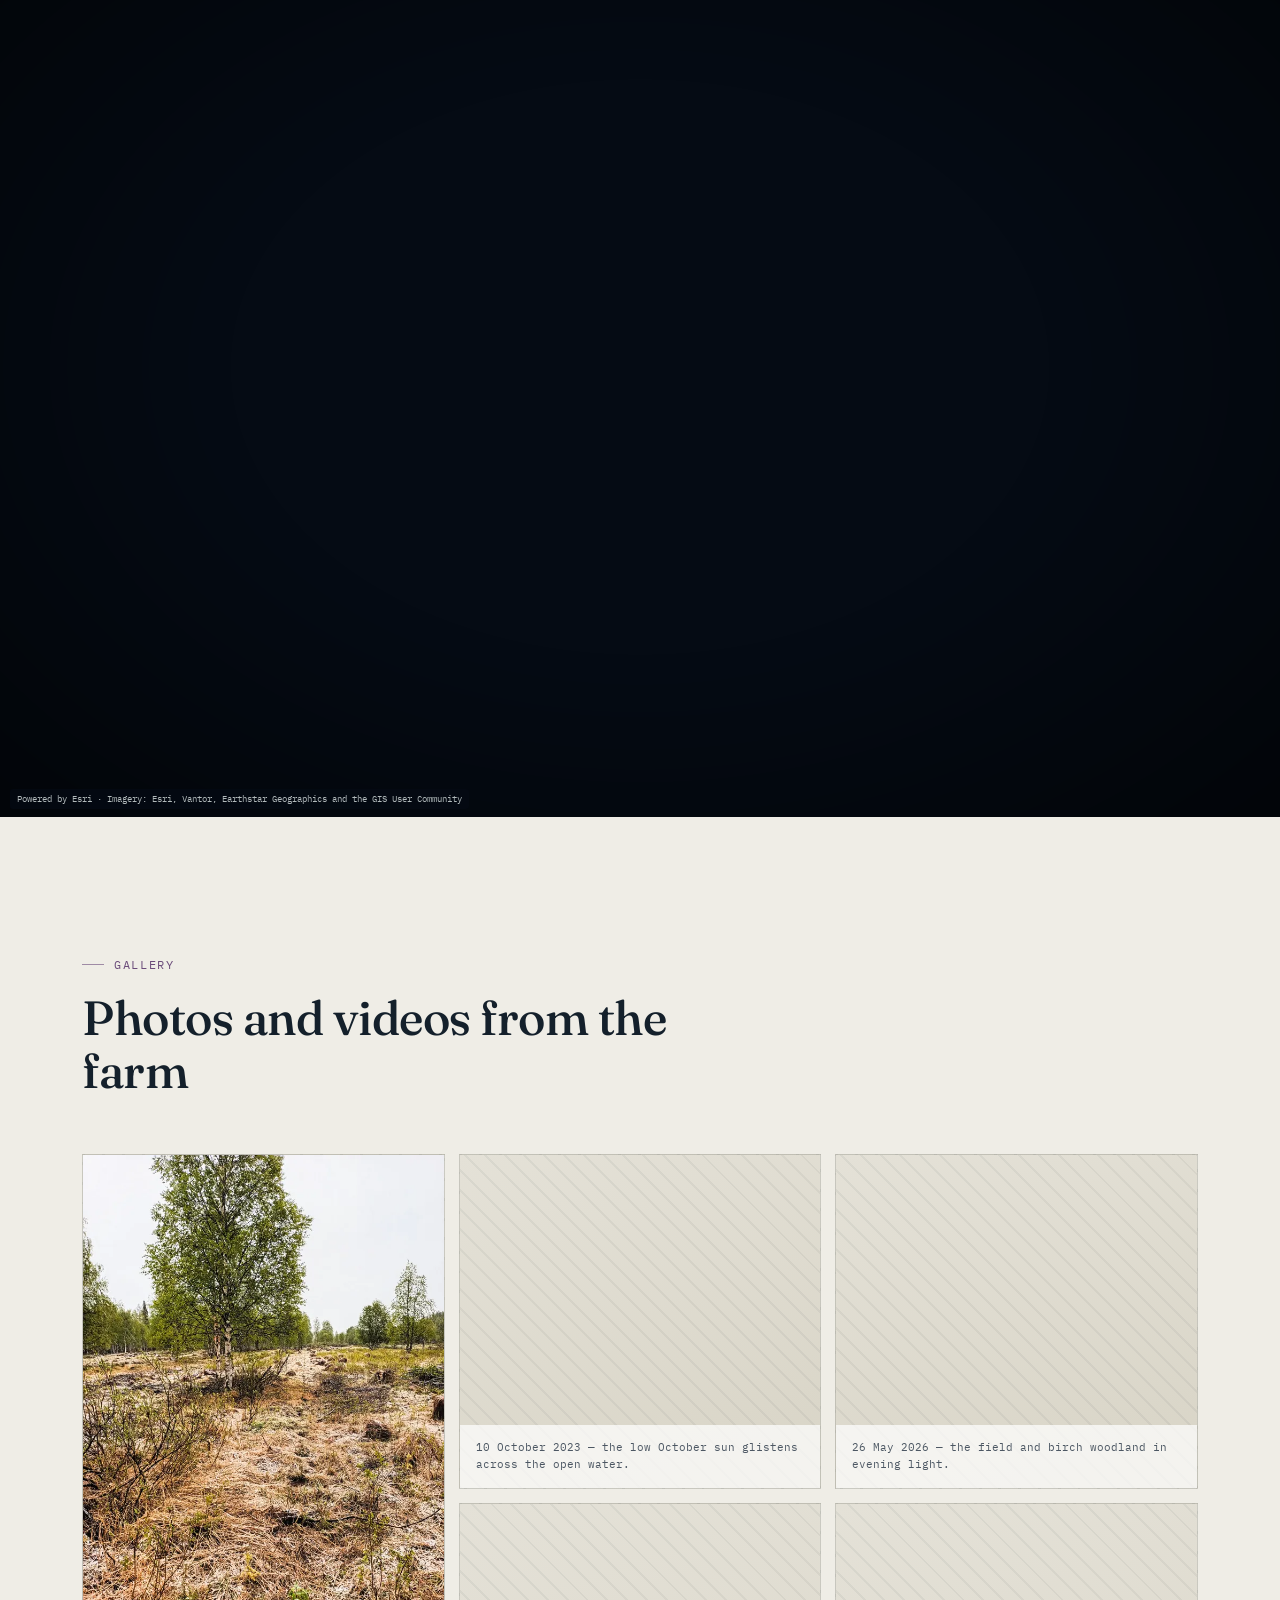
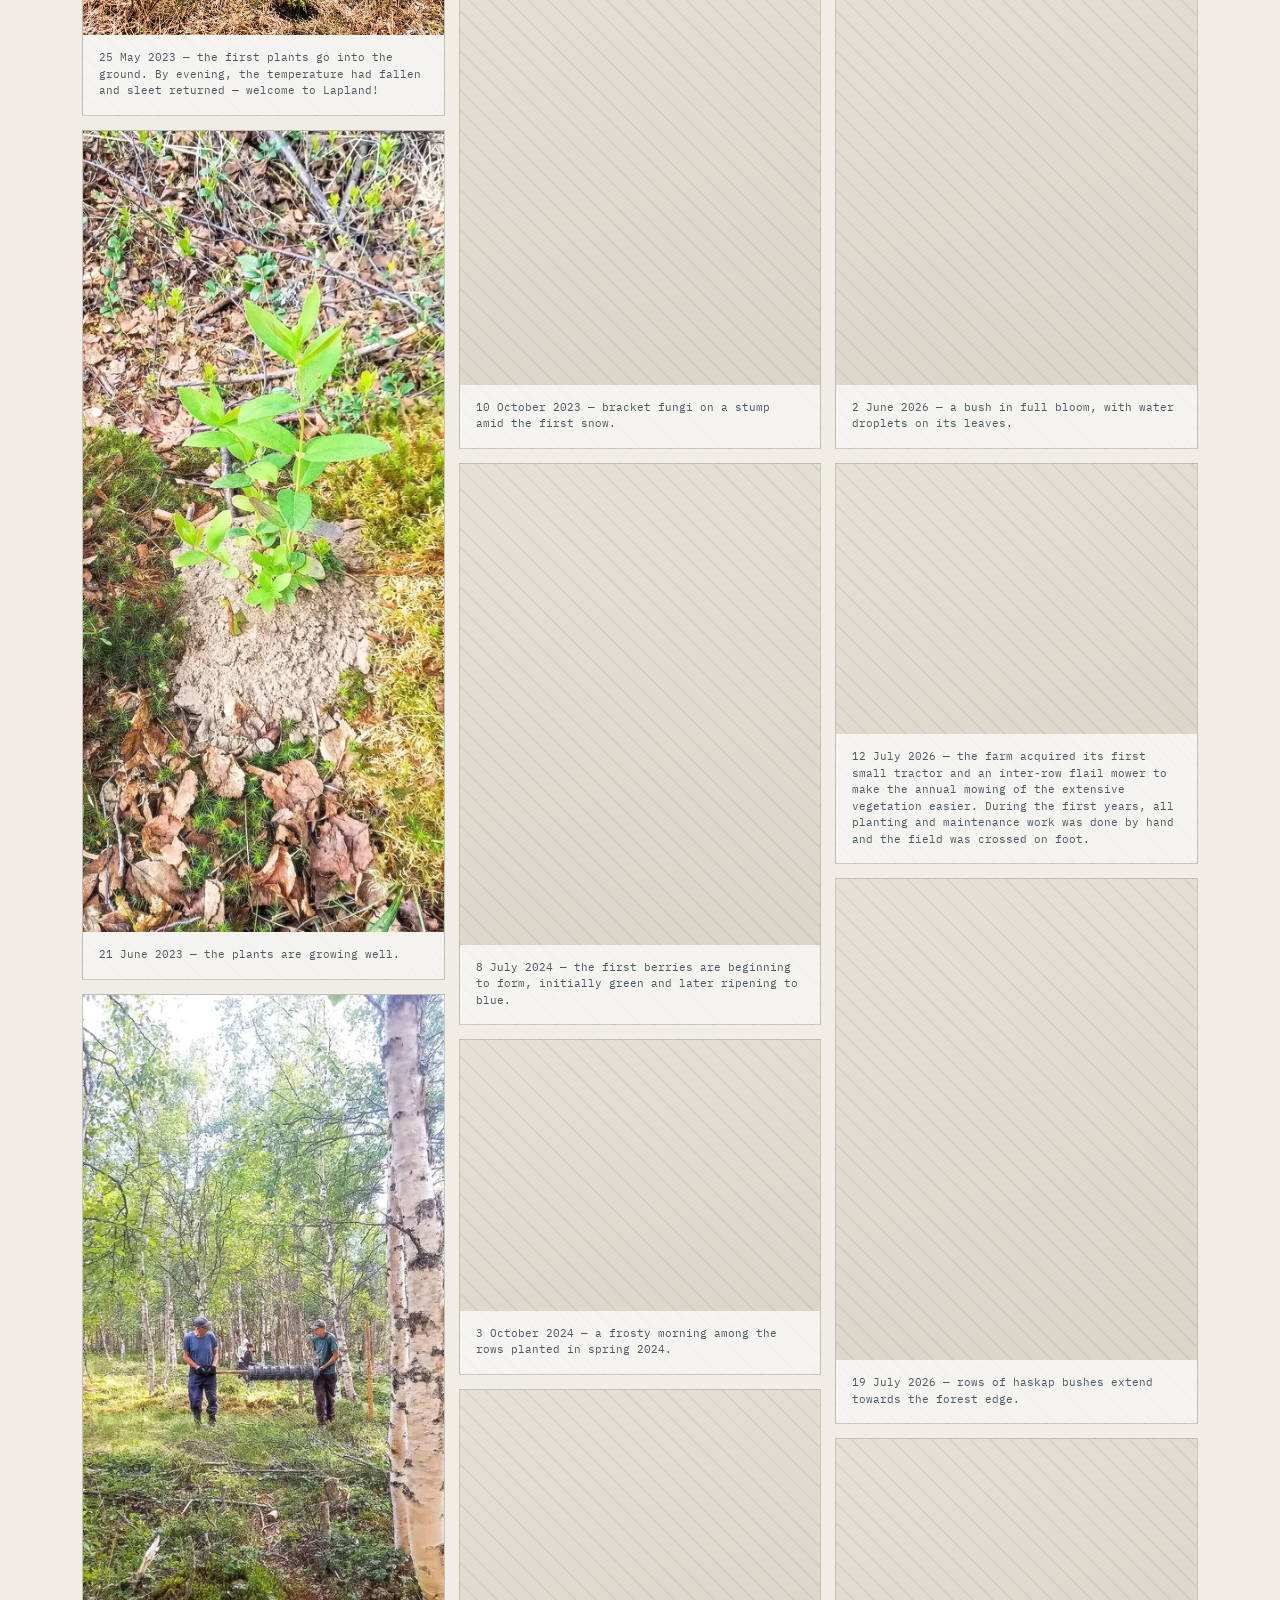
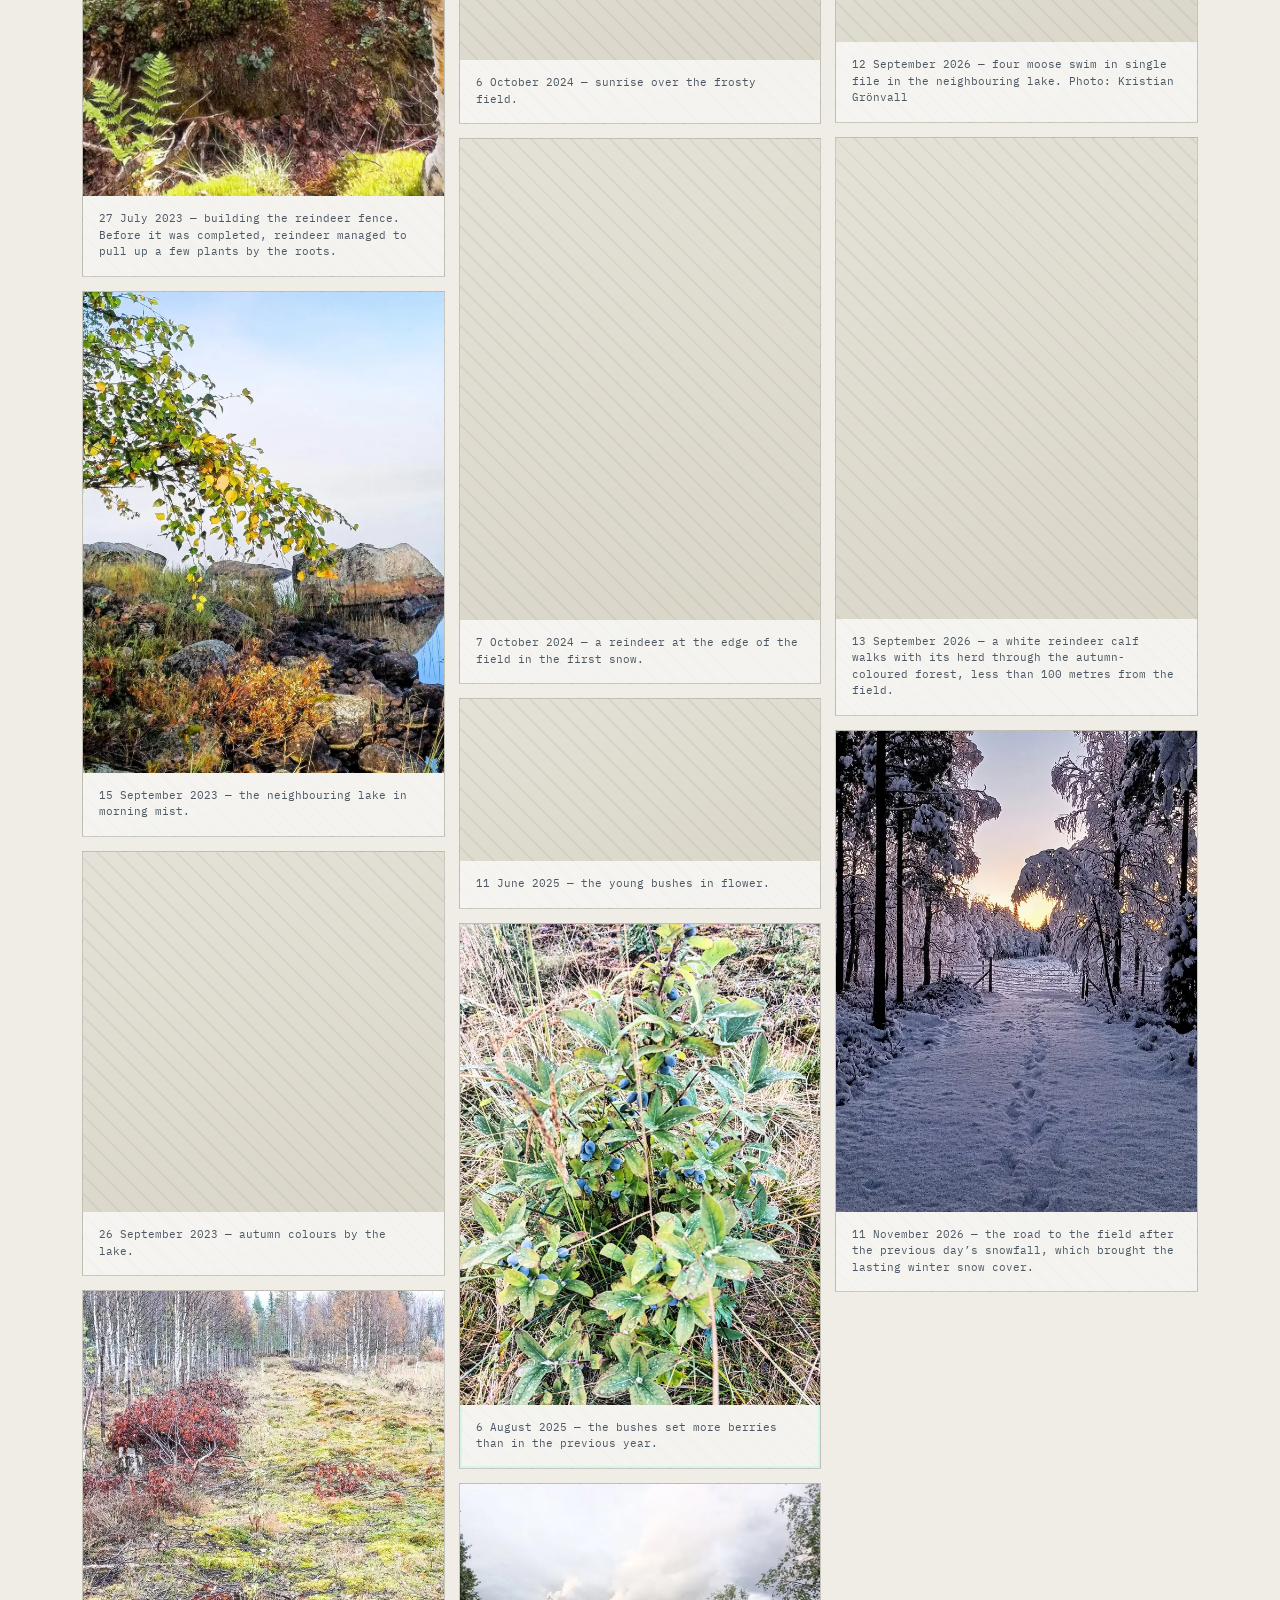
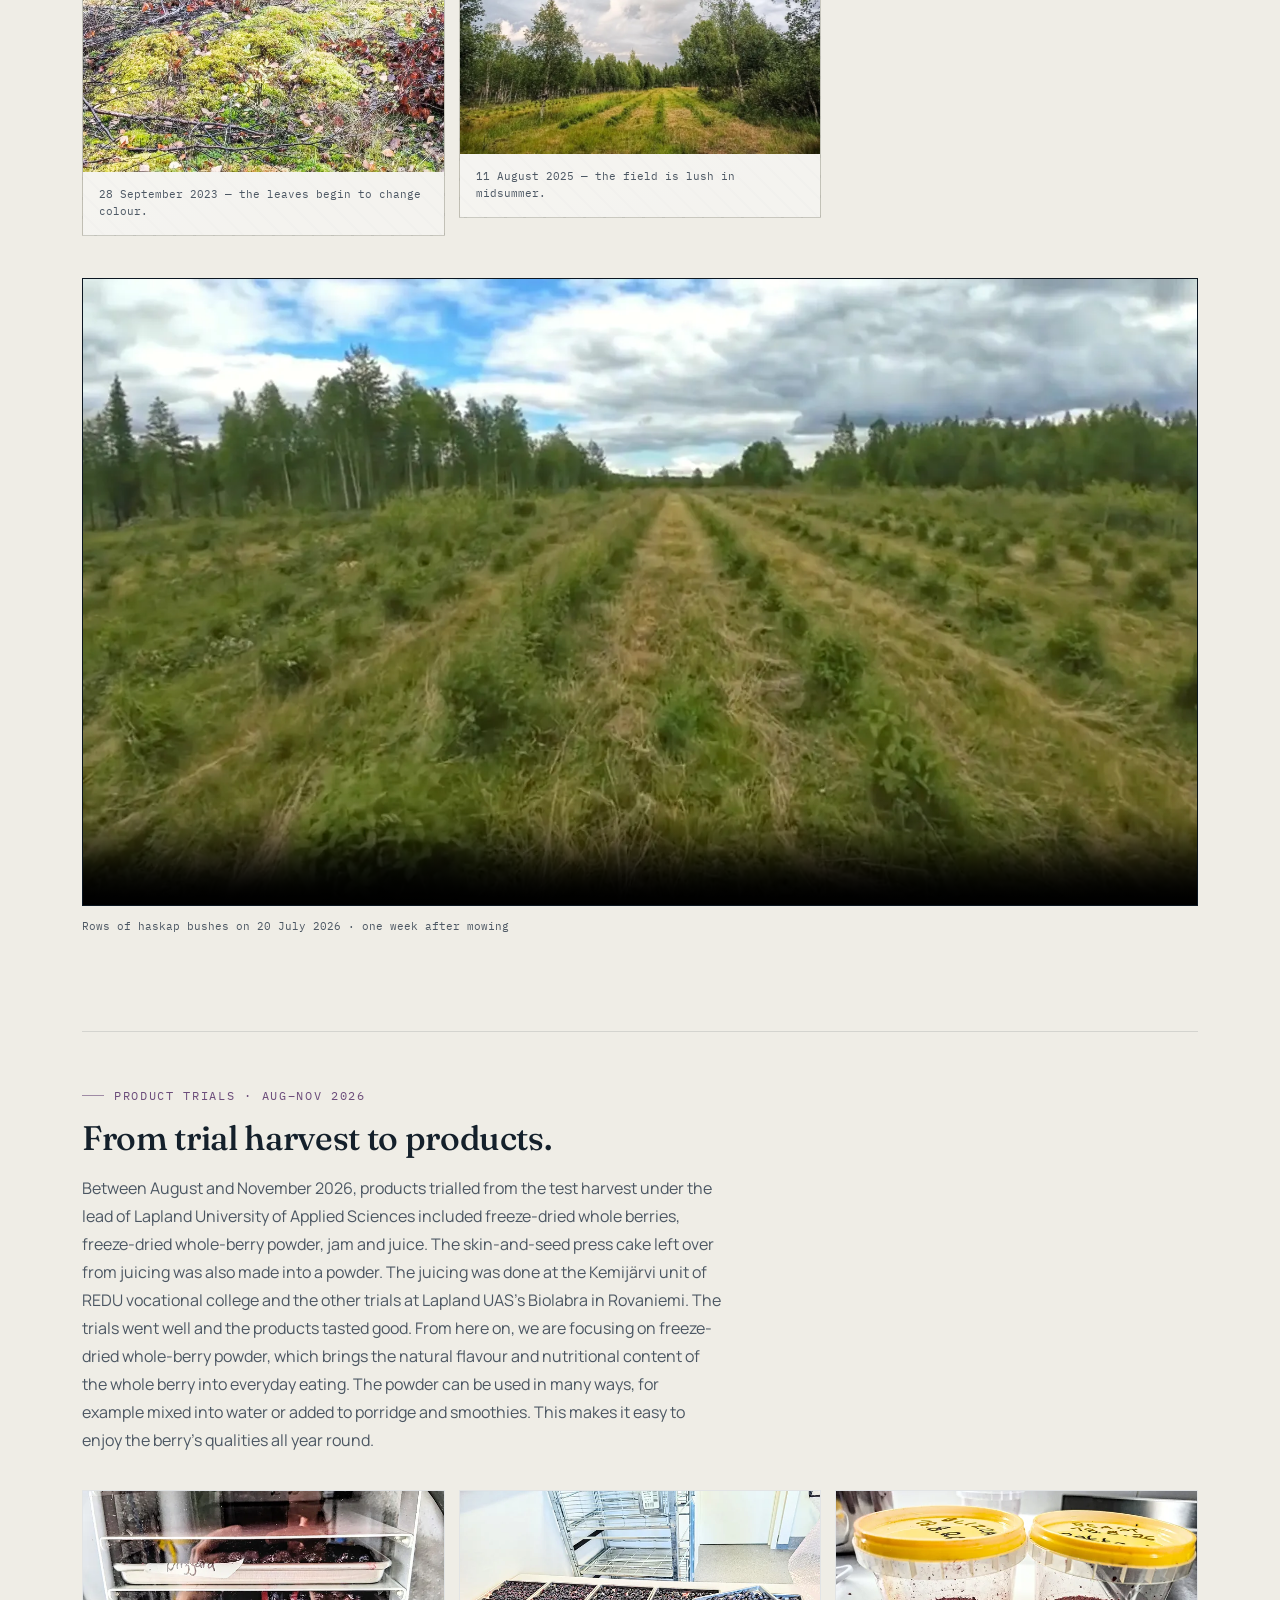
==== commit 57570f9d: "Add files via upload" ====
--- a/en/index.html
+++ b/en/index.html
@@ -539,8 +539,8 @@
         <div class="g-caption">7 October 2024 — a reindeer at the edge of the field in the first snow.</div>
       </div>
             <div class="g-tile has-img reveal">
-        <img decoding="async" src="../assets/gallery/gallery-13.webp" srcset="../assets/gallery/gallery-13-mobile.webp 900w, ../assets/gallery/gallery-13.webp 1900w" sizes="(max-width: 520px) 100vw, (max-width: 820px) 50vw, (min-width: 1180px) 370px, 33vw" loading="lazy" alt="Flowering is beginning" width="1900" height="855">
-        <div class="g-caption">11 June 2025 — flowering is beginning.</div>
+        <img decoding="async" src="../assets/gallery/gallery-13.webp" srcset="../assets/gallery/gallery-13-mobile.webp 900w, ../assets/gallery/gallery-13.webp 1900w" sizes="(max-width: 520px) 100vw, (max-width: 820px) 50vw, (min-width: 1180px) 370px, 33vw" loading="lazy" alt="A young haskap bush in flower in June 2025" width="1900" height="855">
+        <div class="g-caption">11 June 2025 — the young bushes in flower.</div>
       </div>
 
       <div class="g-tile has-img featured reveal">
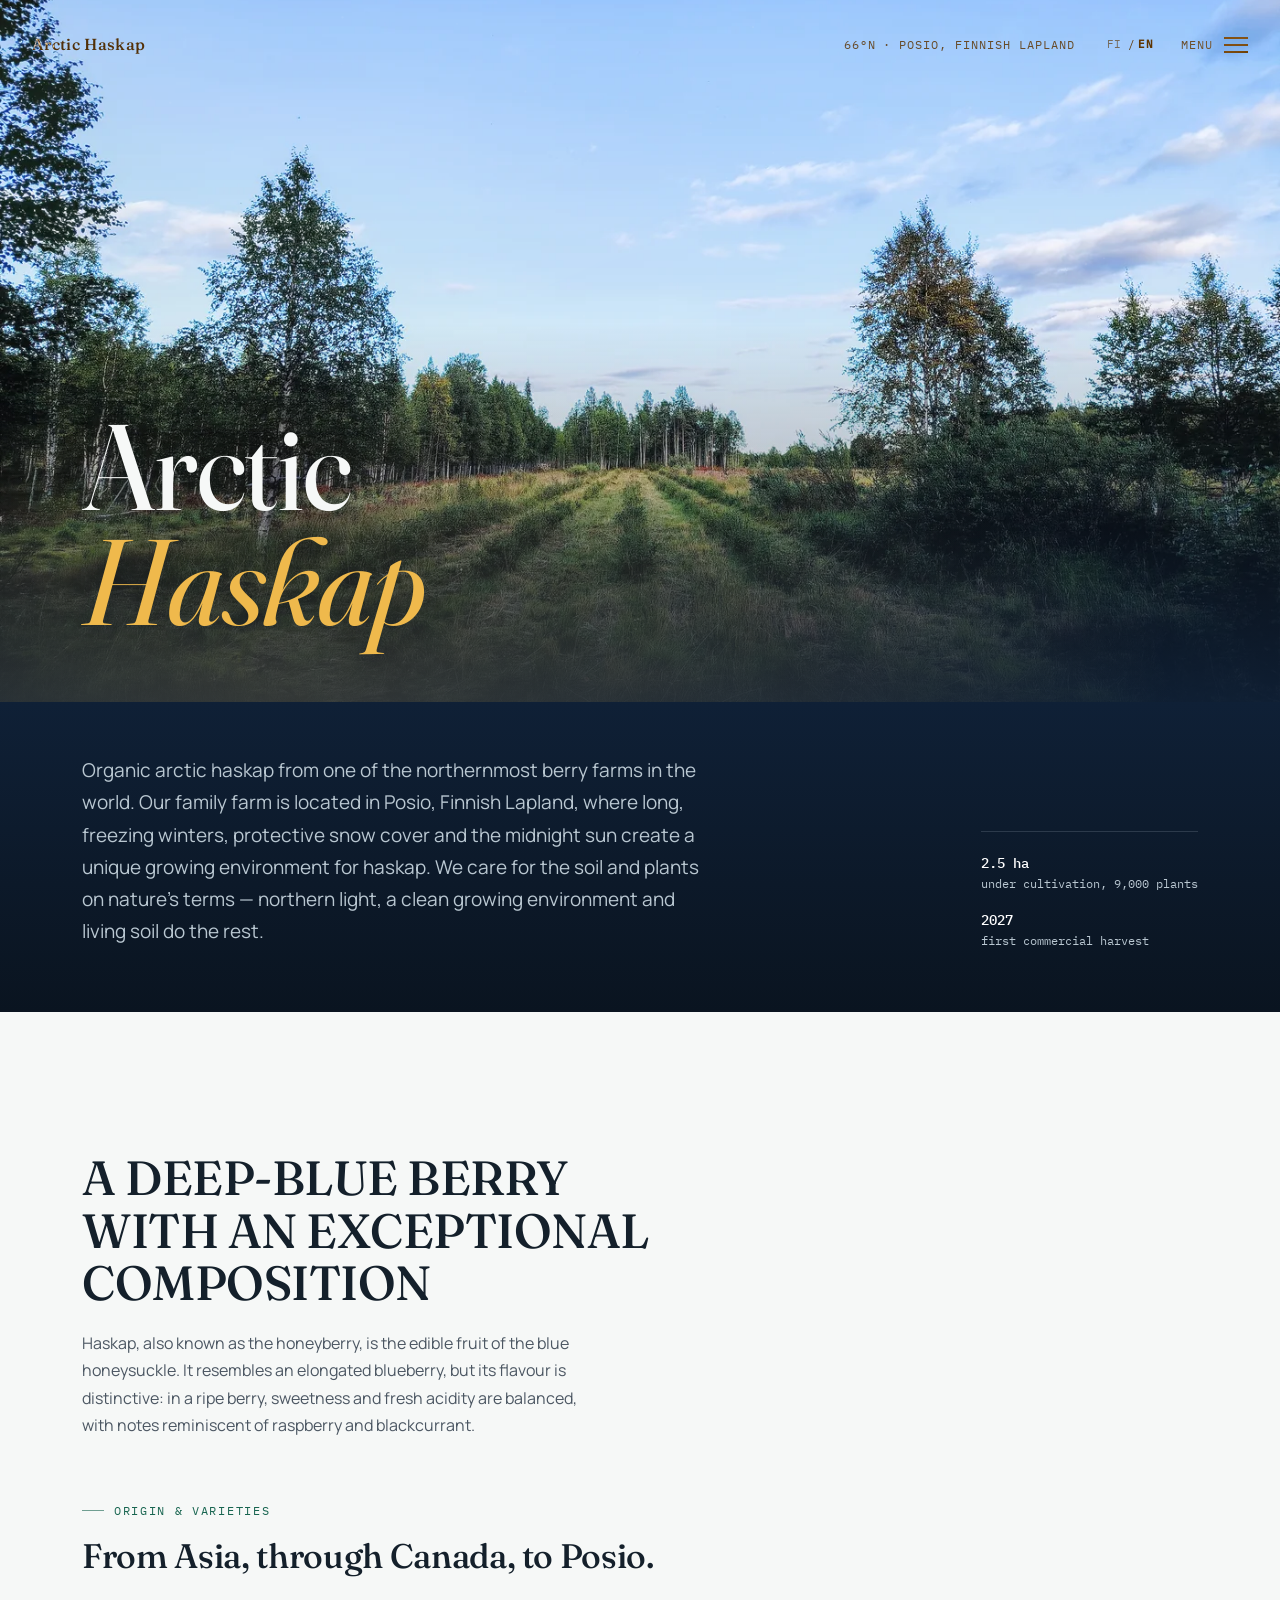
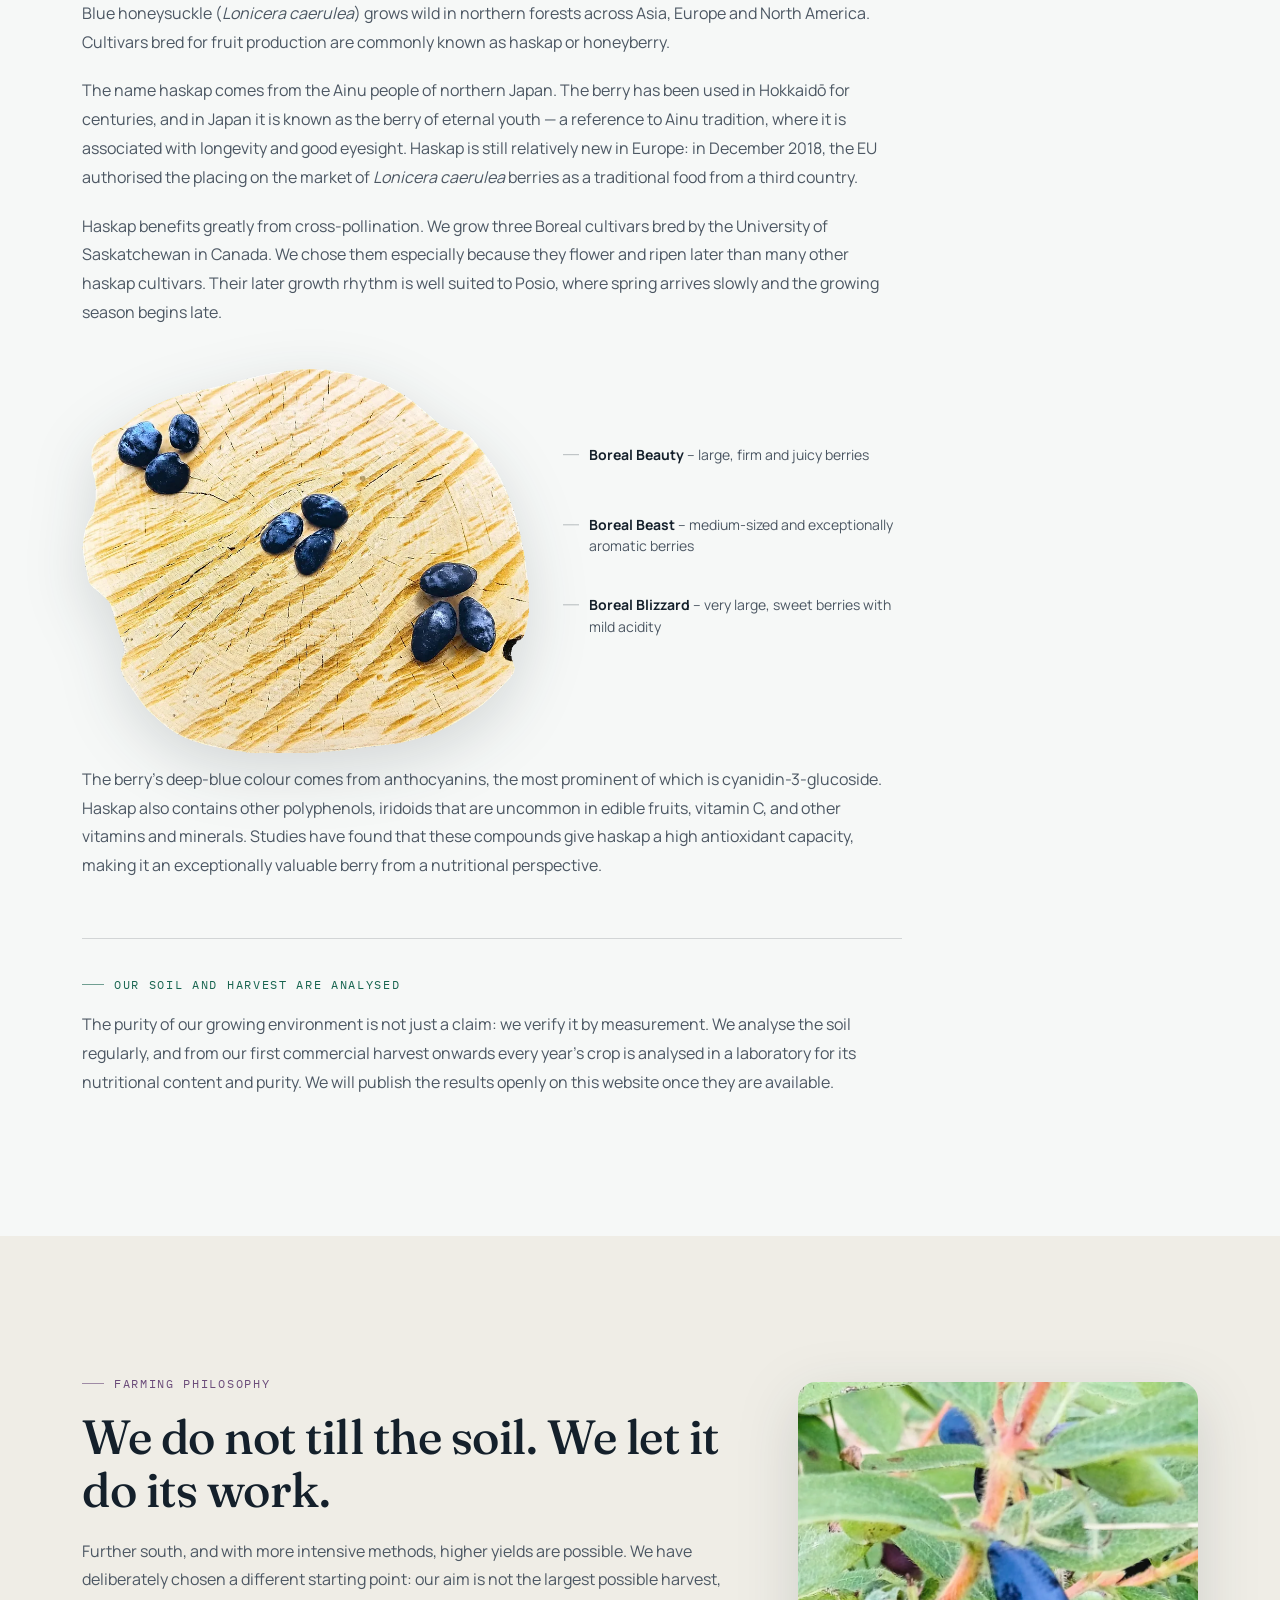
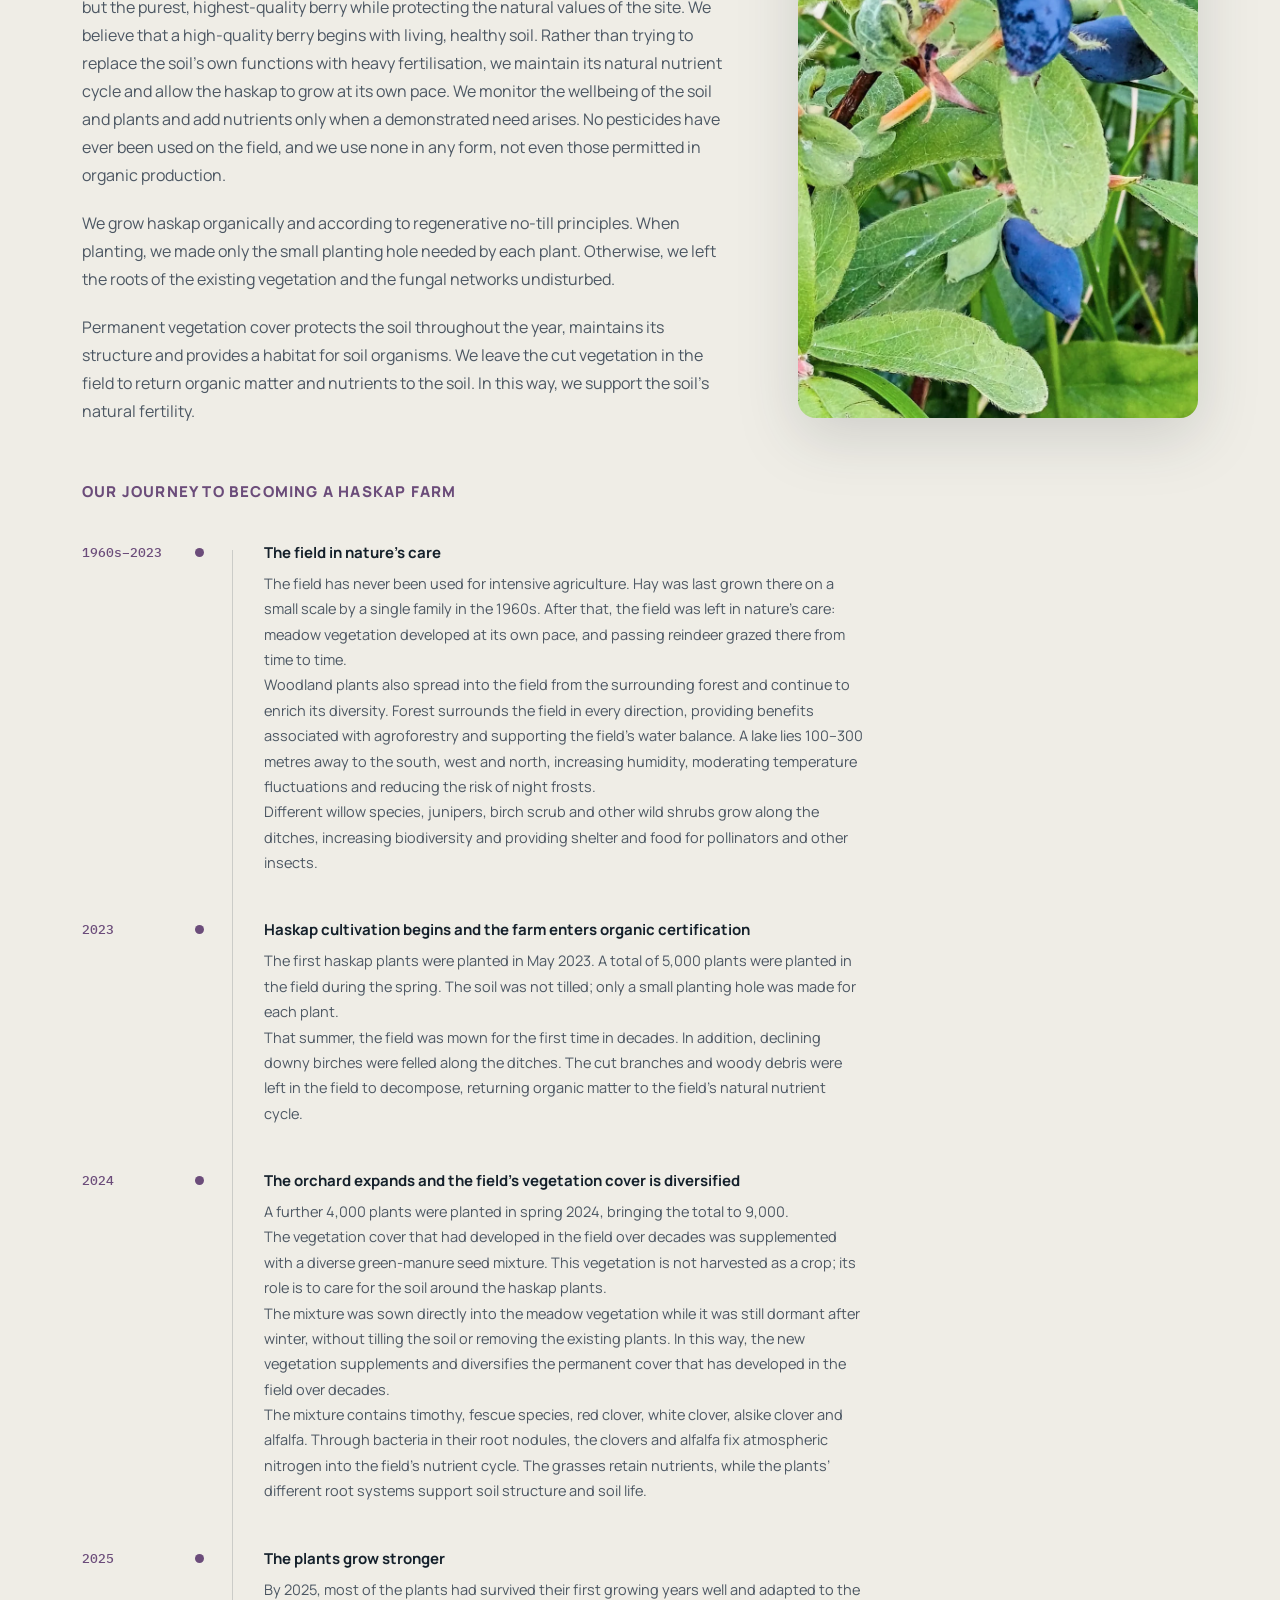
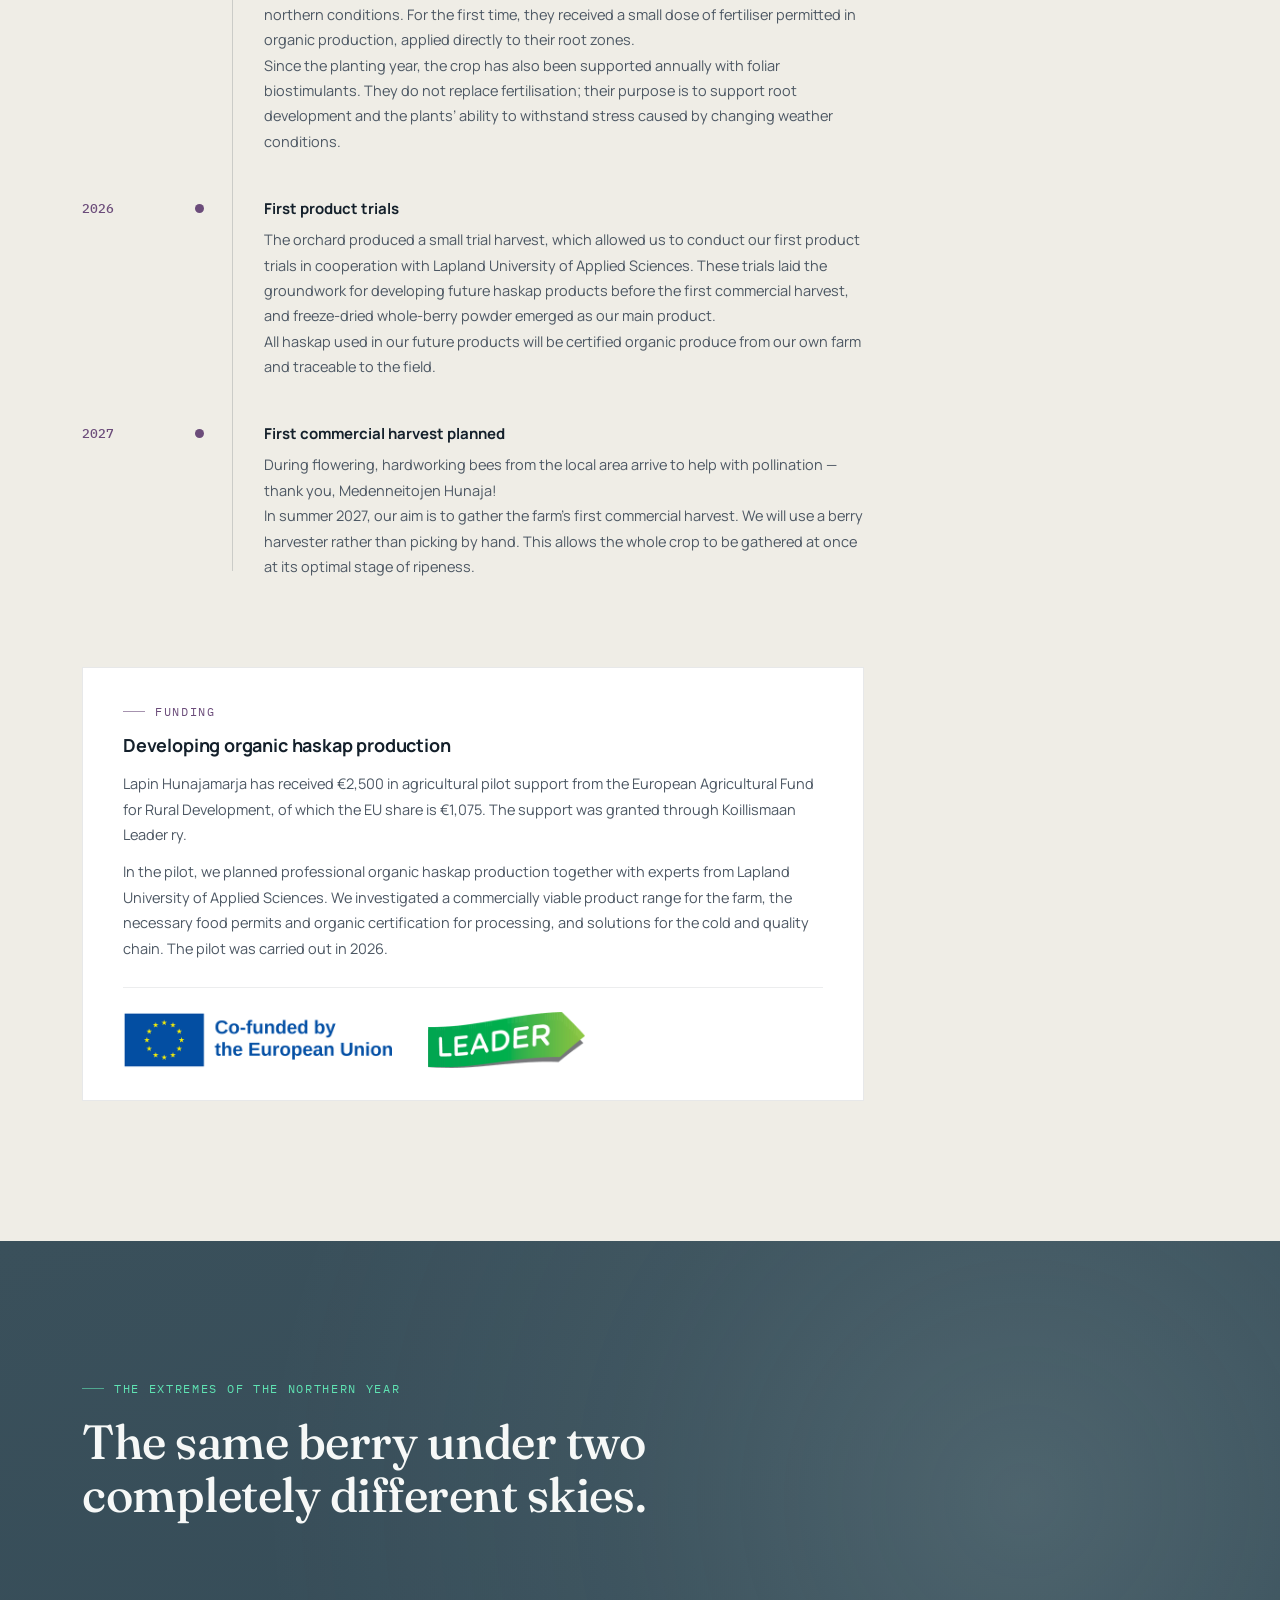
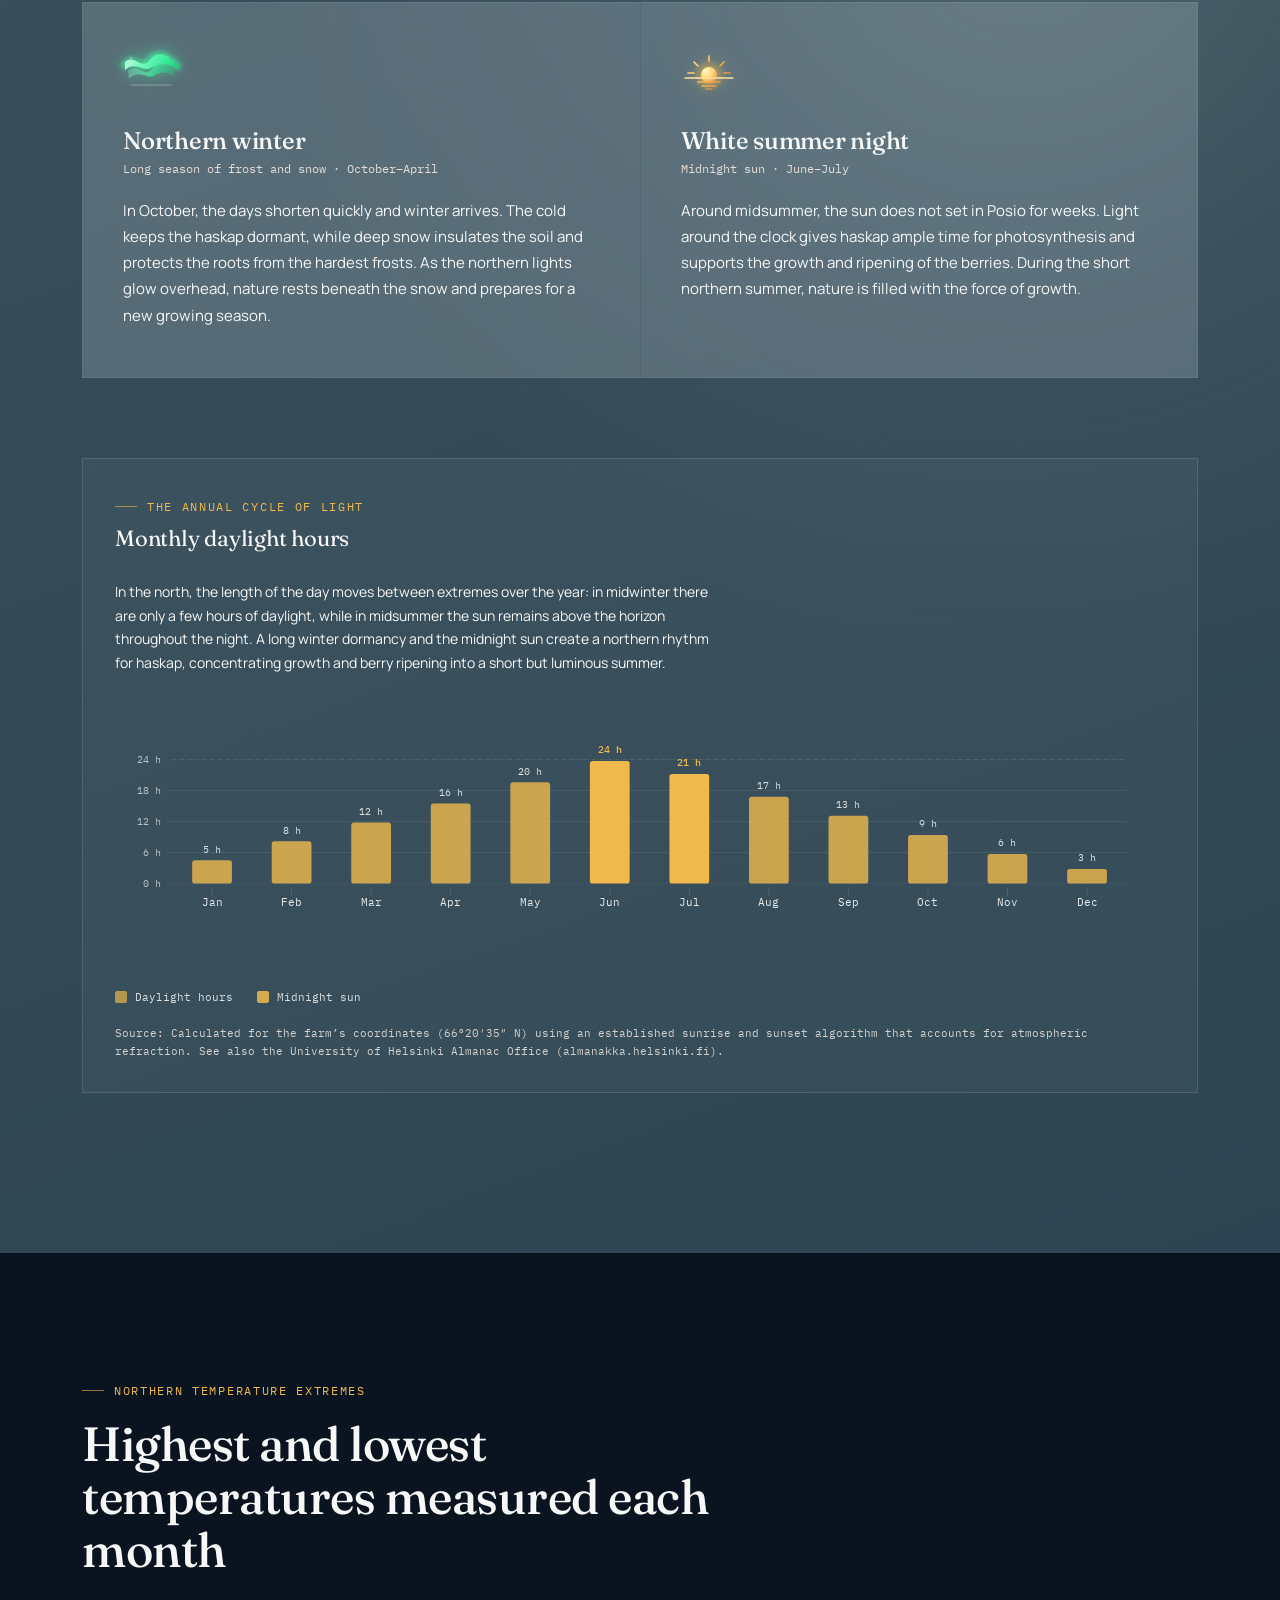
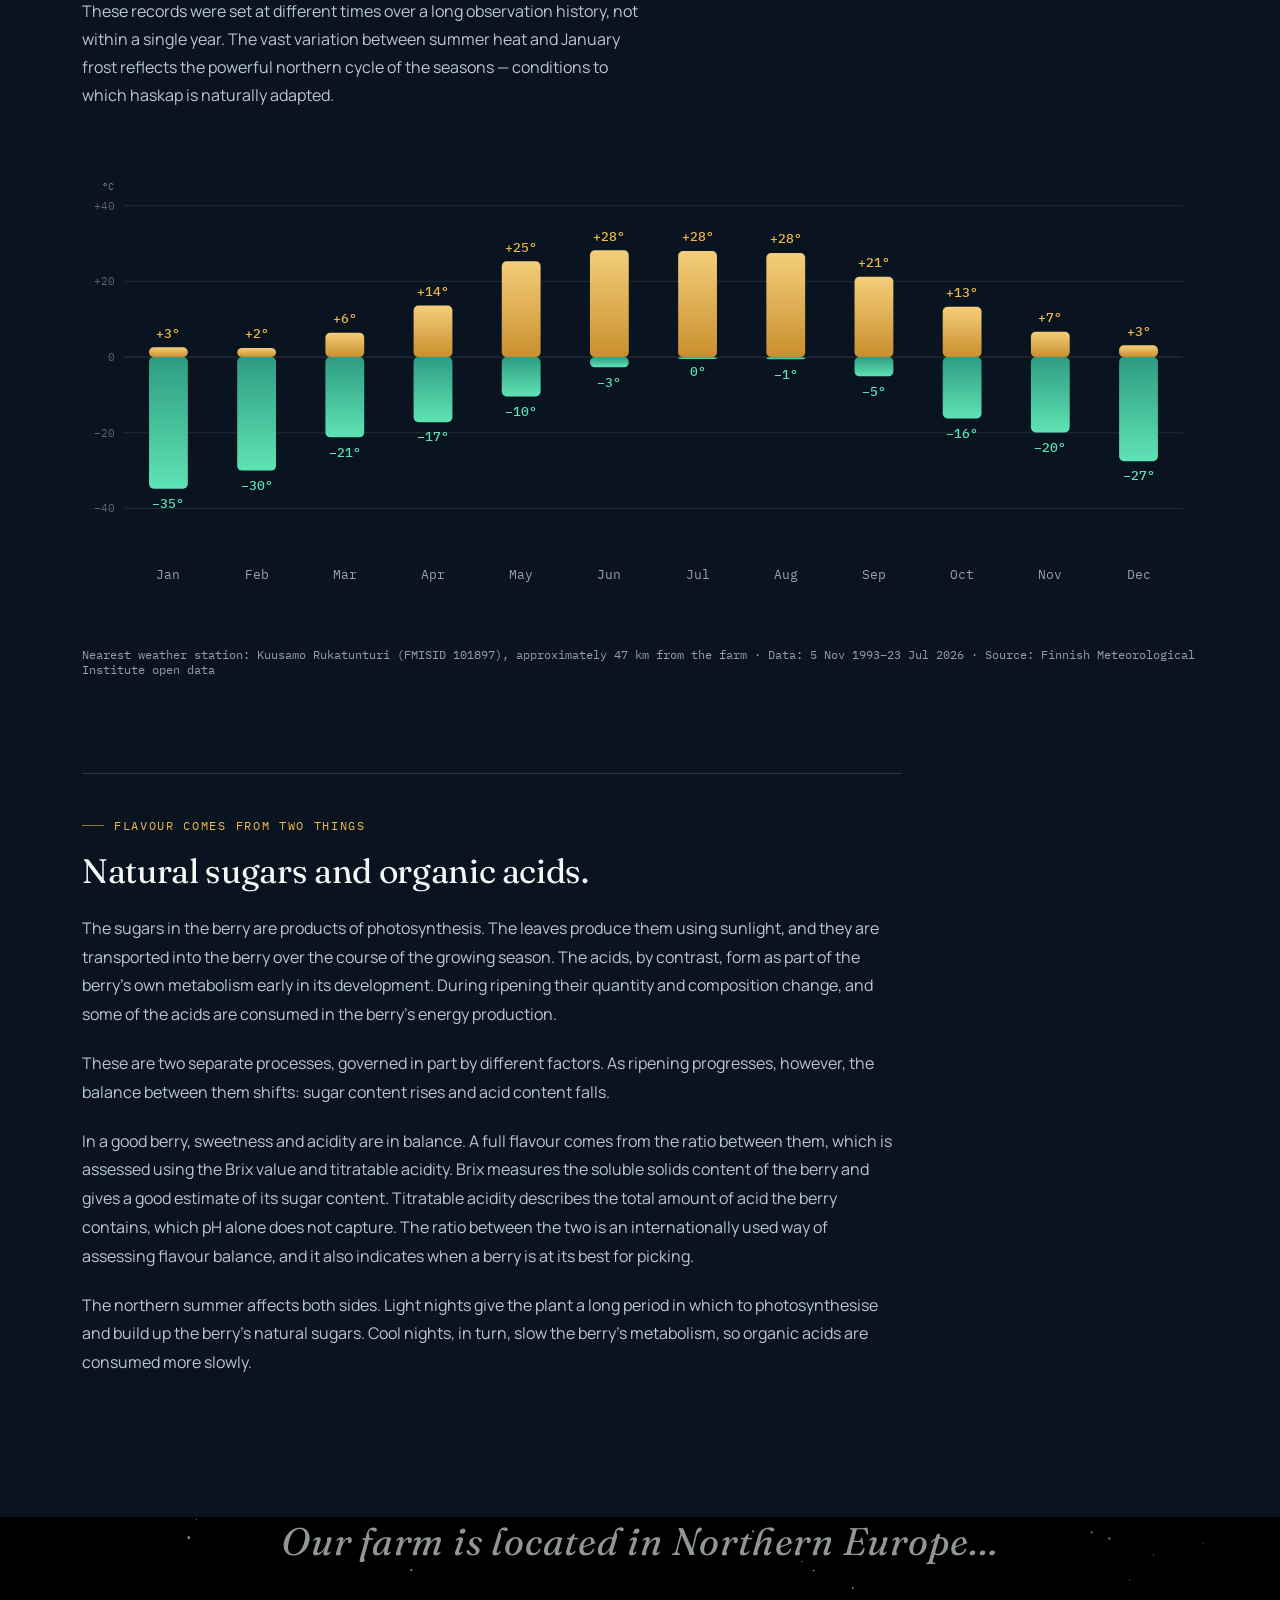
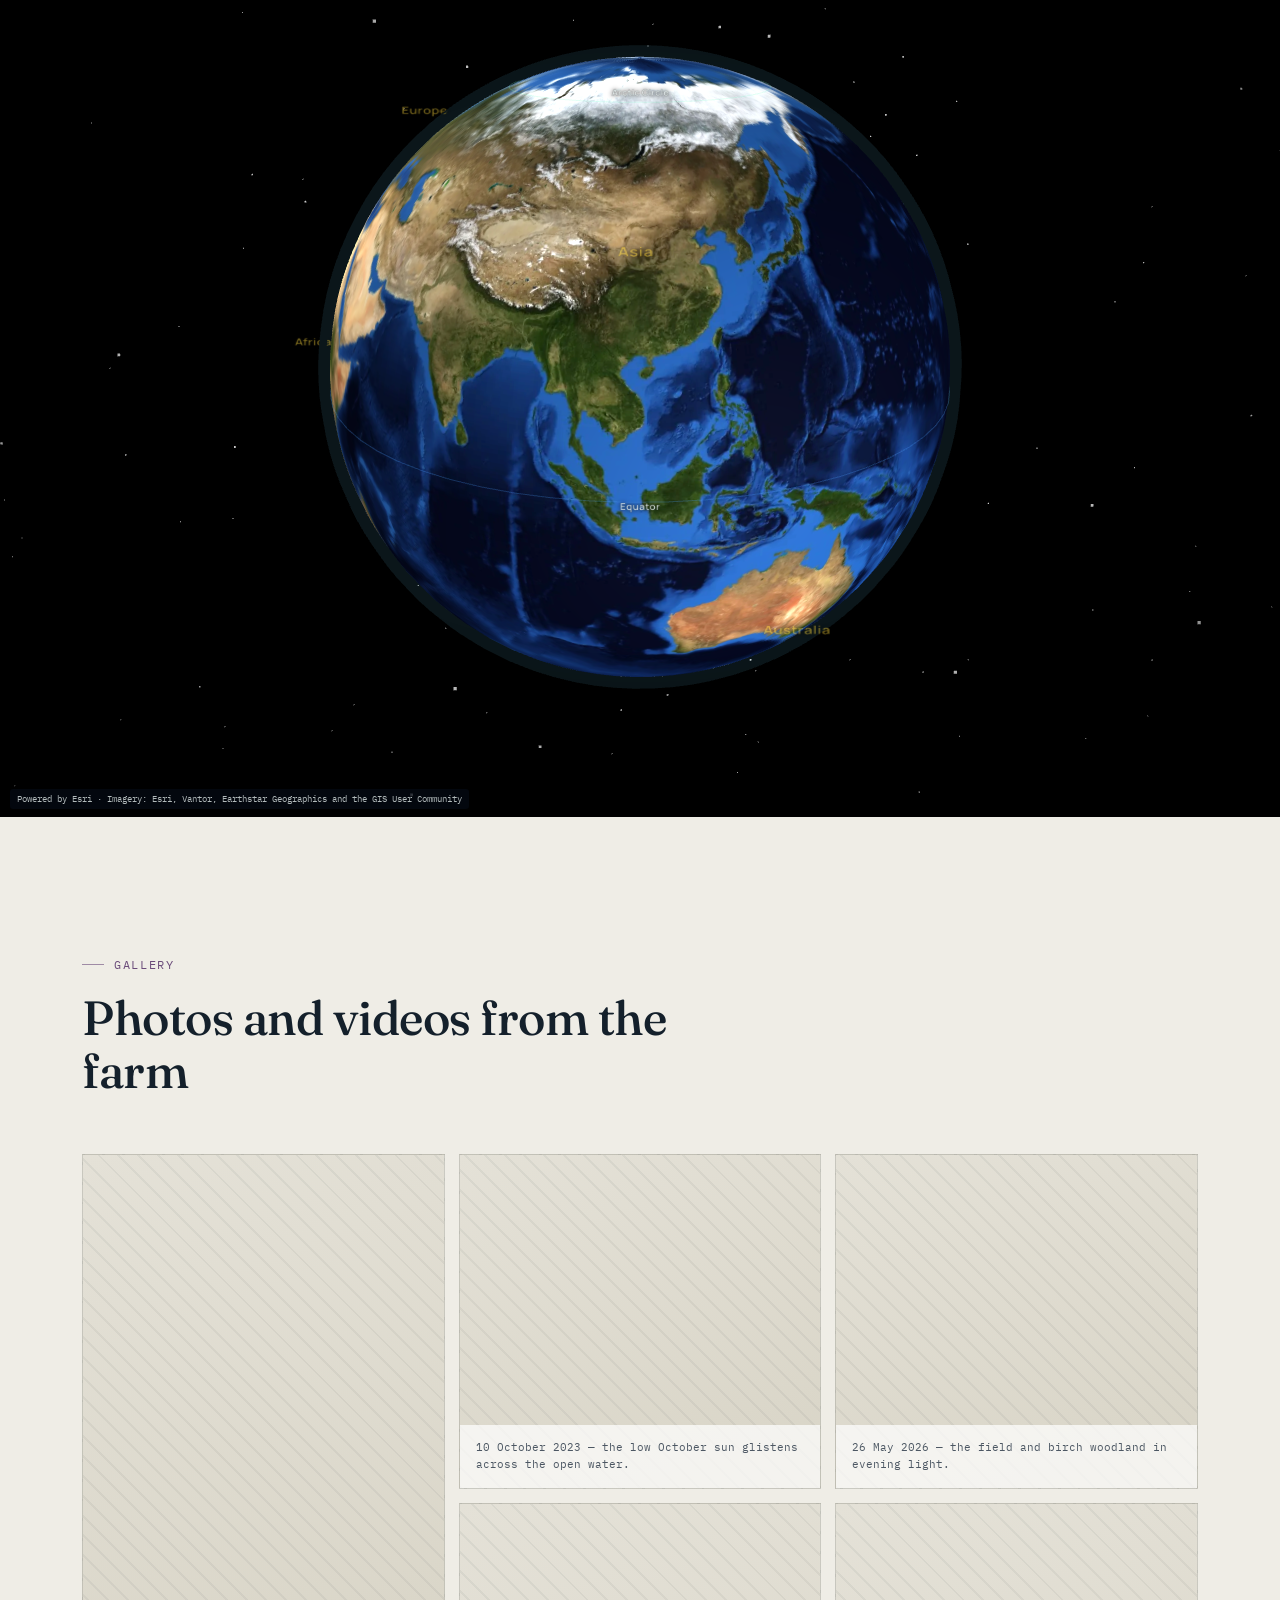
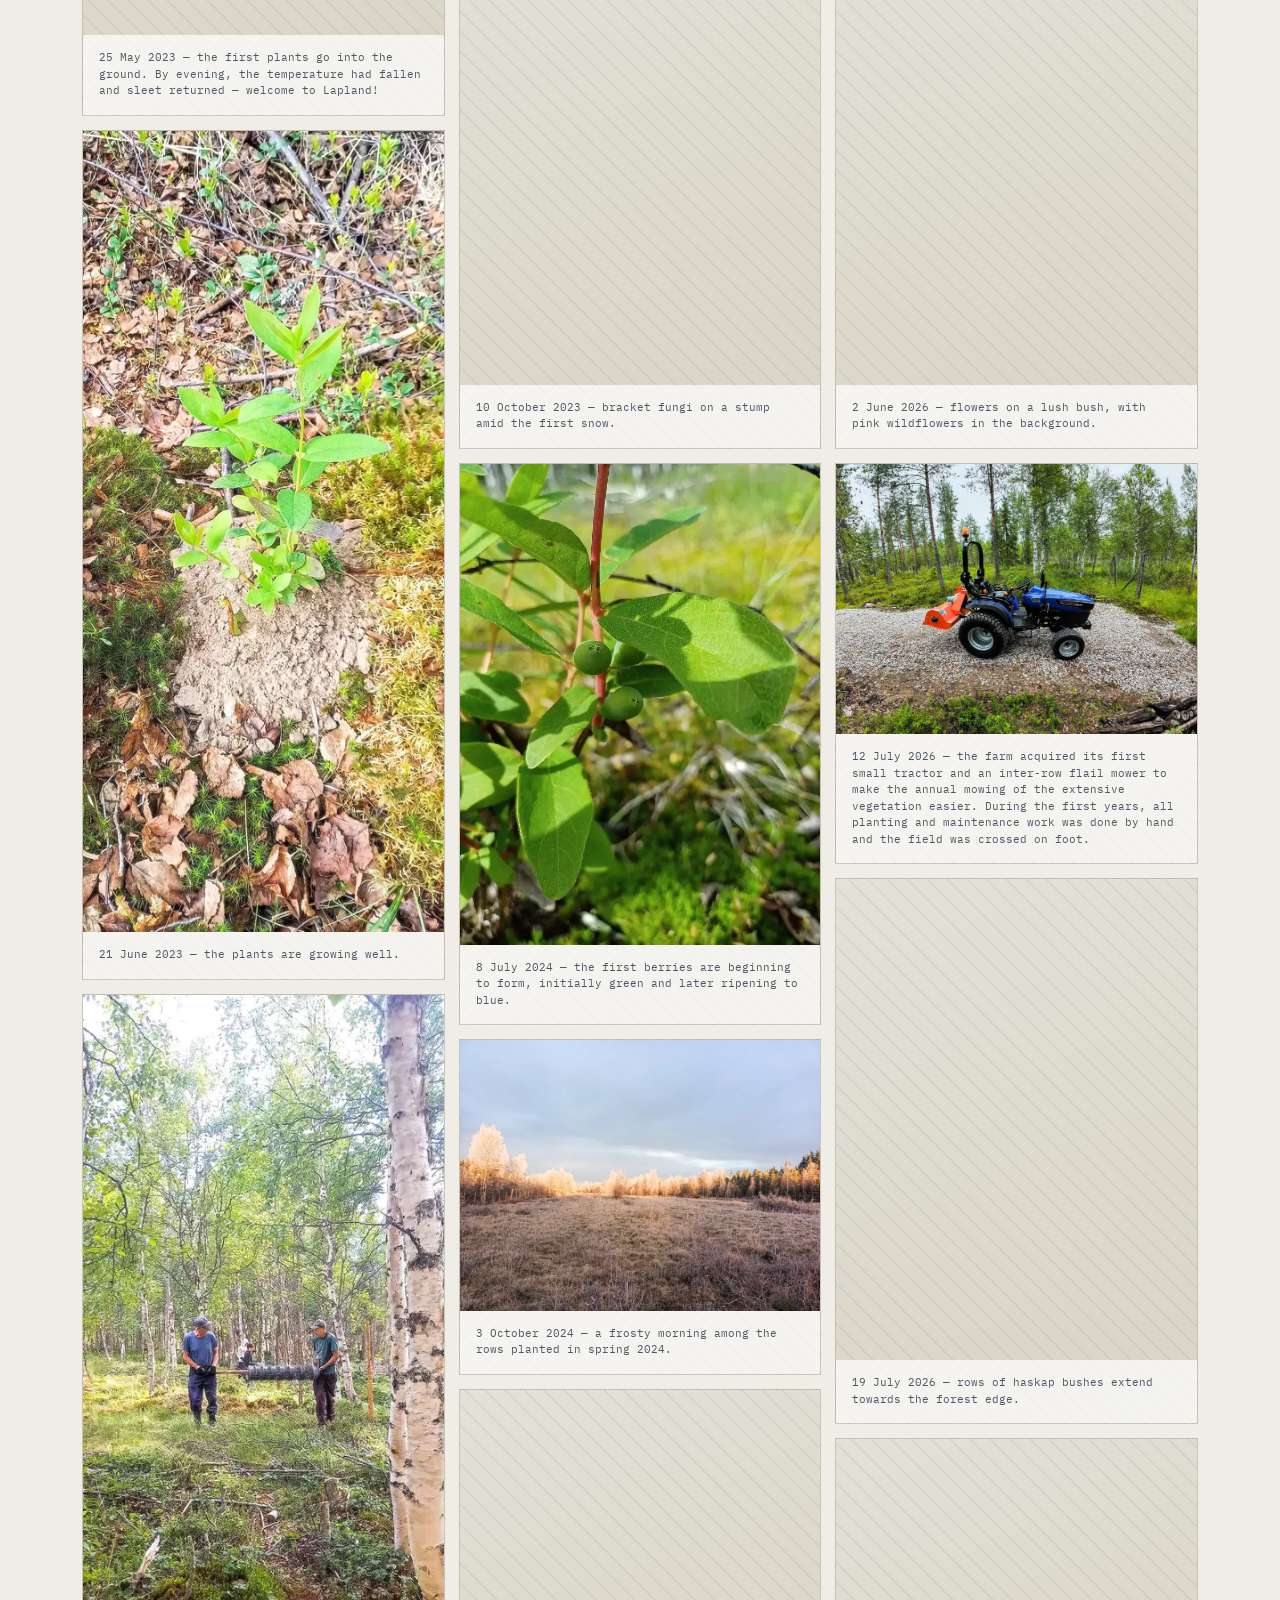
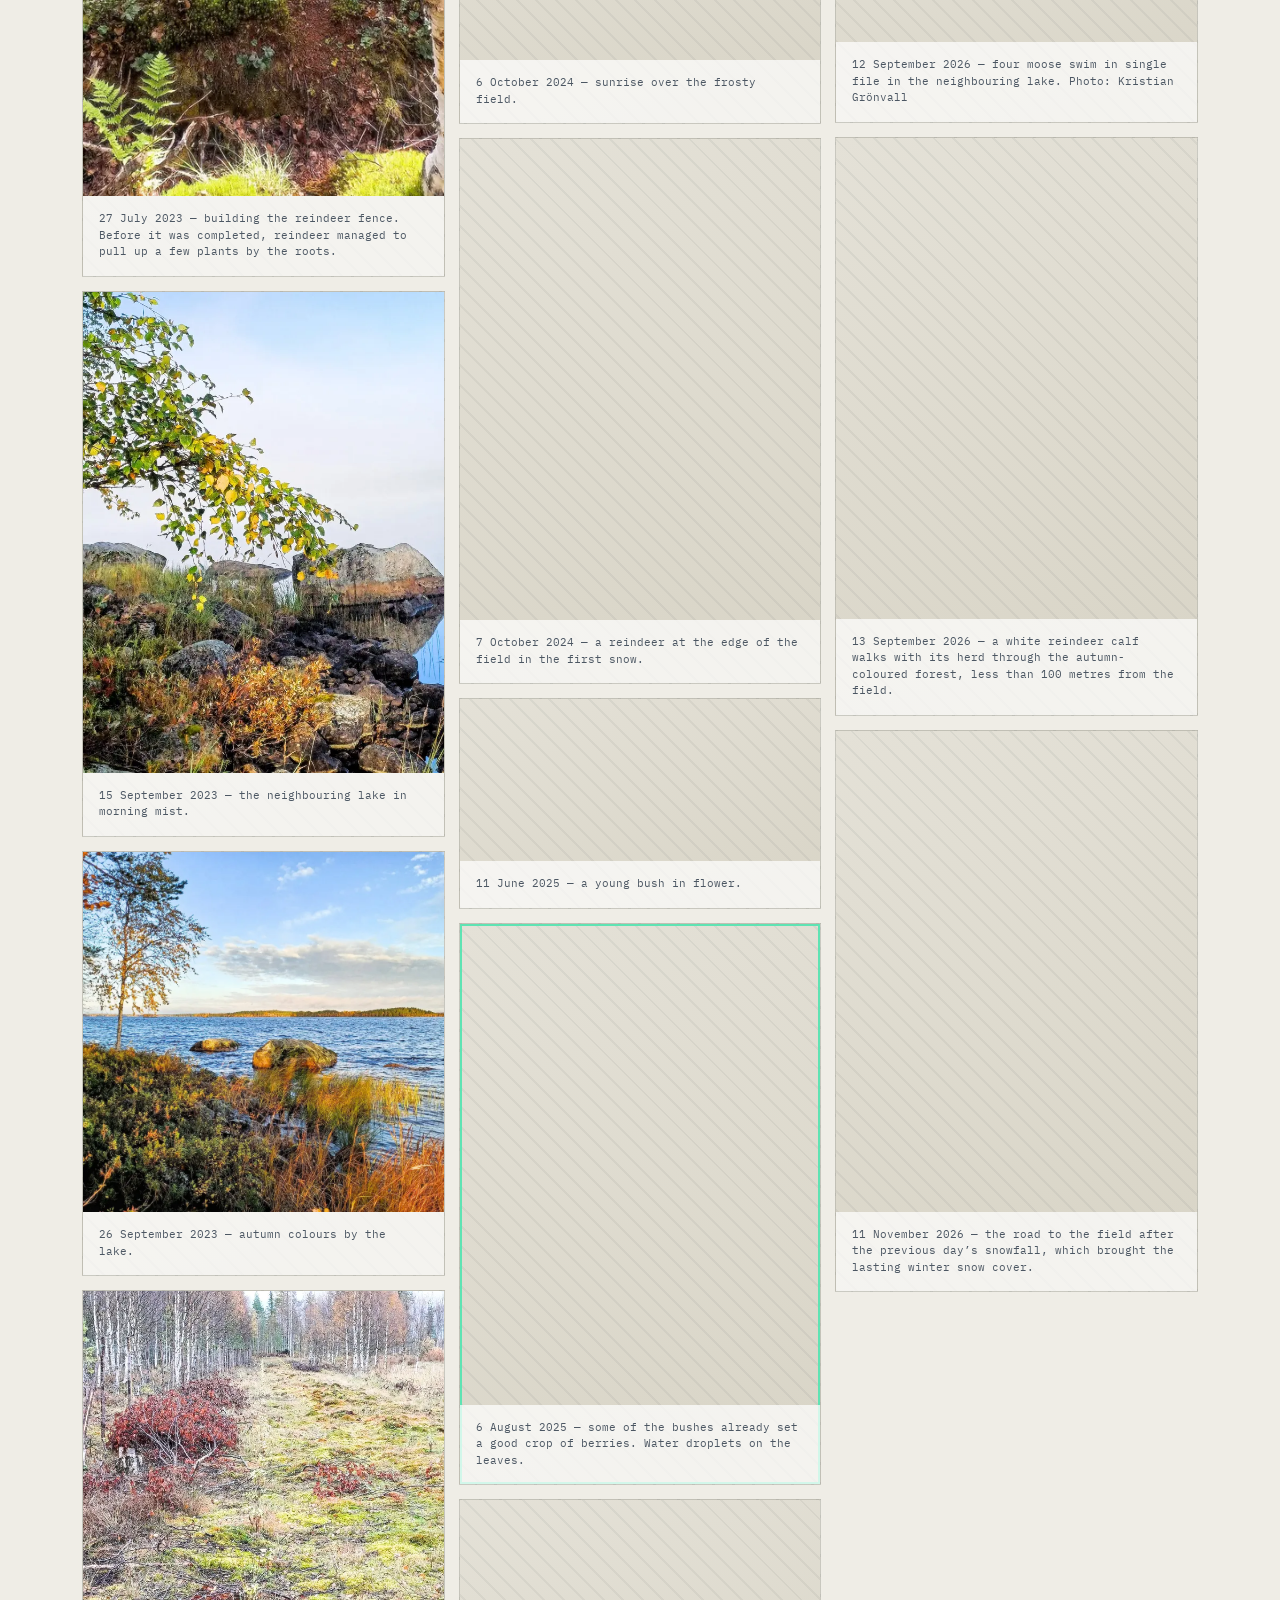
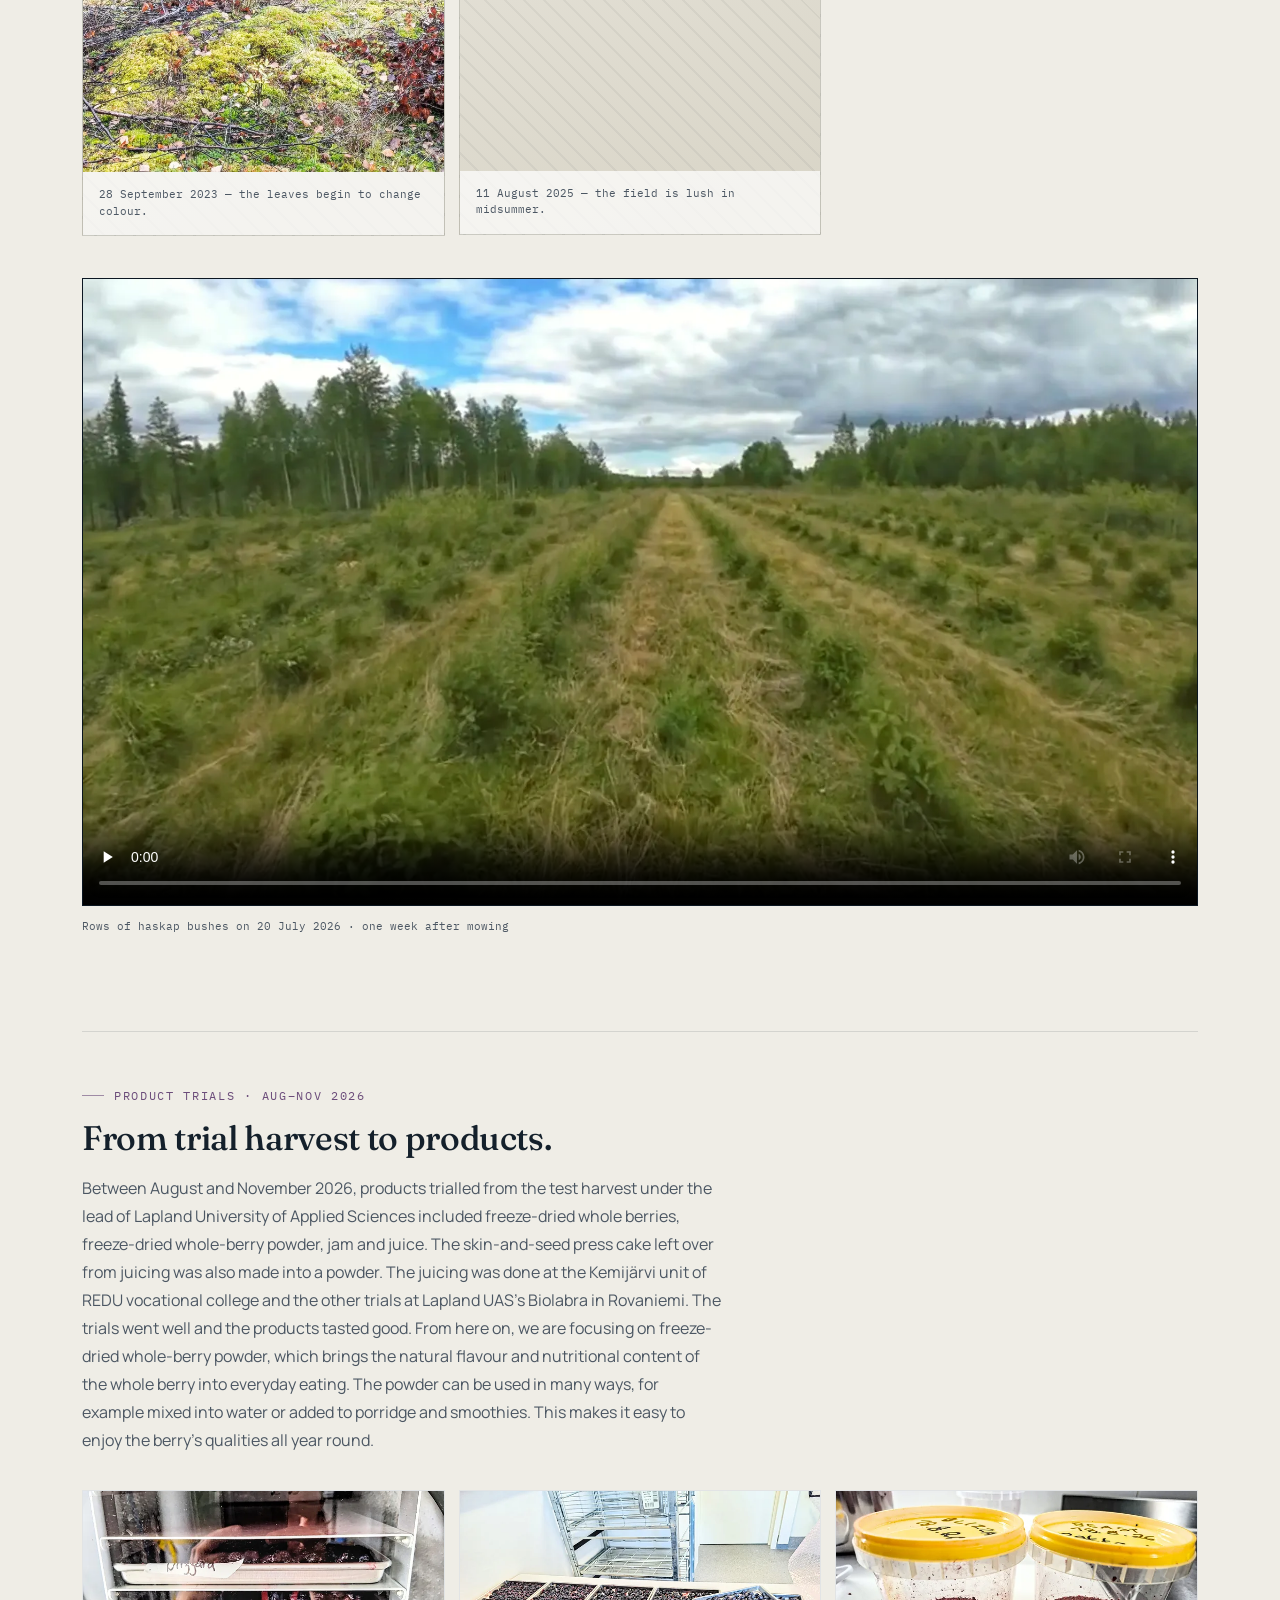
==== commit fb59162f: "Add files via upload" ====
--- a/en/index.html
+++ b/en/index.html
@@ -540,12 +540,12 @@
       </div>
             <div class="g-tile has-img reveal">
         <img decoding="async" src="../assets/gallery/gallery-13.webp" srcset="../assets/gallery/gallery-13-mobile.webp 900w, ../assets/gallery/gallery-13.webp 1900w" sizes="(max-width: 520px) 100vw, (max-width: 820px) 50vw, (min-width: 1180px) 370px, 33vw" loading="lazy" alt="A young haskap bush in flower in June 2025" width="1900" height="855">
-        <div class="g-caption">11 June 2025 — the young bushes in flower.</div>
+        <div class="g-caption">11 June 2025 — a young bush in flower.</div>
       </div>
 
       <div class="g-tile has-img featured reveal">
         <img decoding="async" loading="lazy" src="../assets/gallery/gallery-14.webp" srcset="../assets/gallery/gallery-14-mobile.webp 675w, ../assets/gallery/gallery-14.webp 1425w" sizes="(max-width: 520px) 100vw, (max-width: 820px) 50vw, (min-width: 1180px) 370px, 33vw" alt="The first haskap berries on a bush in August 2025" width="1425" height="1900">
-        <div class="g-caption">6 August 2025 — the bushes set more berries than in the previous year.</div>
+        <div class="g-caption">6 August 2025 — some of the bushes already set a good crop of berries. Water droplets on the leaves.</div>
       </div>
       <div class="g-tile has-img reveal">
         <img decoding="async" loading="lazy" src="../assets/gallery/gallery-15.webp" srcset="../assets/gallery/gallery-15-mobile.webp 900w, ../assets/gallery/gallery-15.webp 1900w" sizes="(max-width: 520px) 100vw, (max-width: 820px) 50vw, (min-width: 1180px) 370px, 33vw" alt="The lush haskap field in summer 2025" width="1900" height="1425">
@@ -557,7 +557,7 @@
       </div>
       <div class="g-tile has-img reveal">
         <img decoding="async" loading="lazy" src="../assets/gallery/gallery-22.webp" srcset="../assets/gallery/gallery-22-mobile.webp 675w, ../assets/gallery/gallery-22.webp 1200w" sizes="(max-width: 520px) 100vw, (max-width: 820px) 50vw, (min-width: 1180px) 370px, 33vw" alt="A flowering haskap bush with water droplets on its leaves in June 2026" width="1200" height="1600">
-        <div class="g-caption">2 June 2026 — a bush in full bloom, with water droplets on its leaves.</div>
+        <div class="g-caption">2 June 2026 — flowers on a lush bush, with pink wildflowers in the background.</div>
       </div>
       <div class="g-tile has-img reveal">
         <img decoding="async" loading="lazy" src="../assets/gallery/gallery-17.webp" srcset="../assets/gallery/gallery-17-mobile.webp 900w, ../assets/gallery/gallery-17.webp 2000w" sizes="(max-width: 520px) 100vw, (max-width: 820px) 50vw, (min-width: 1180px) 370px, 33vw" alt="The farm’s first tractor and inter-row flail mower at the edge of the forest" width="2000" height="1500">
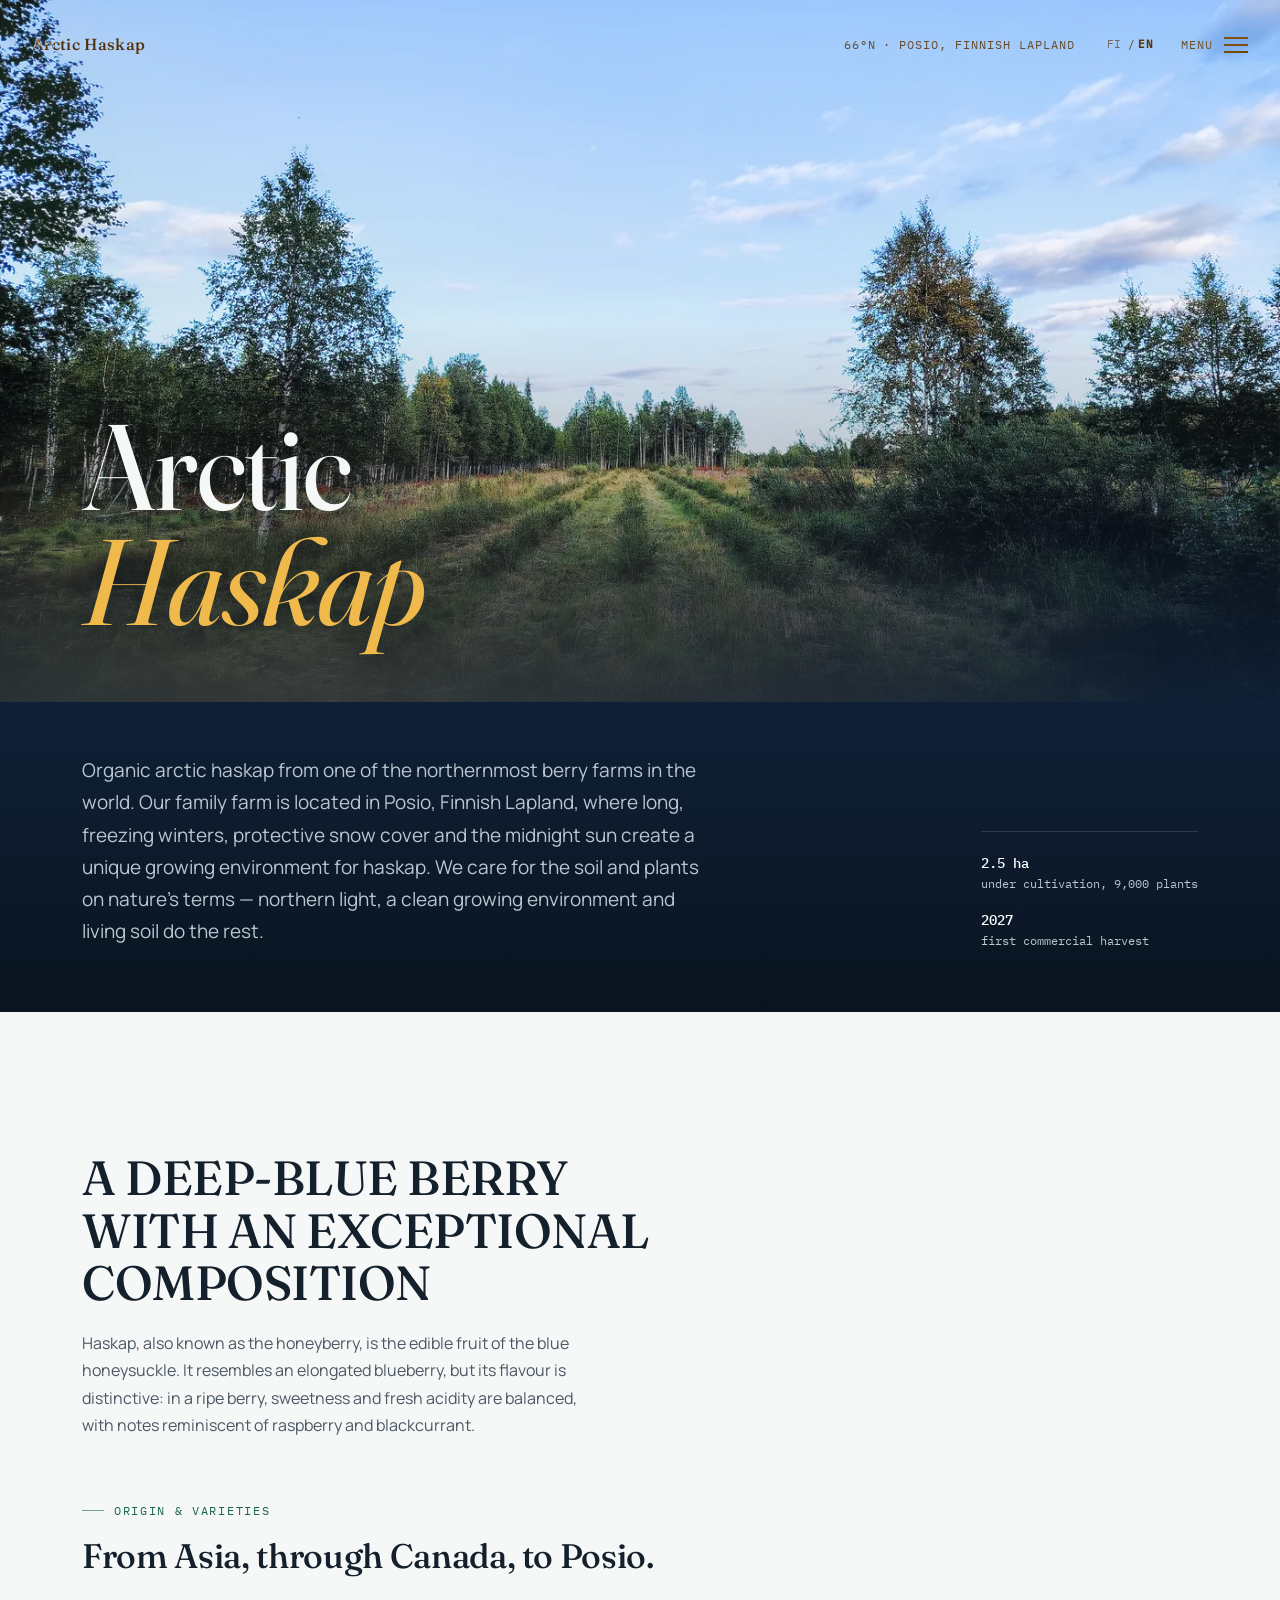
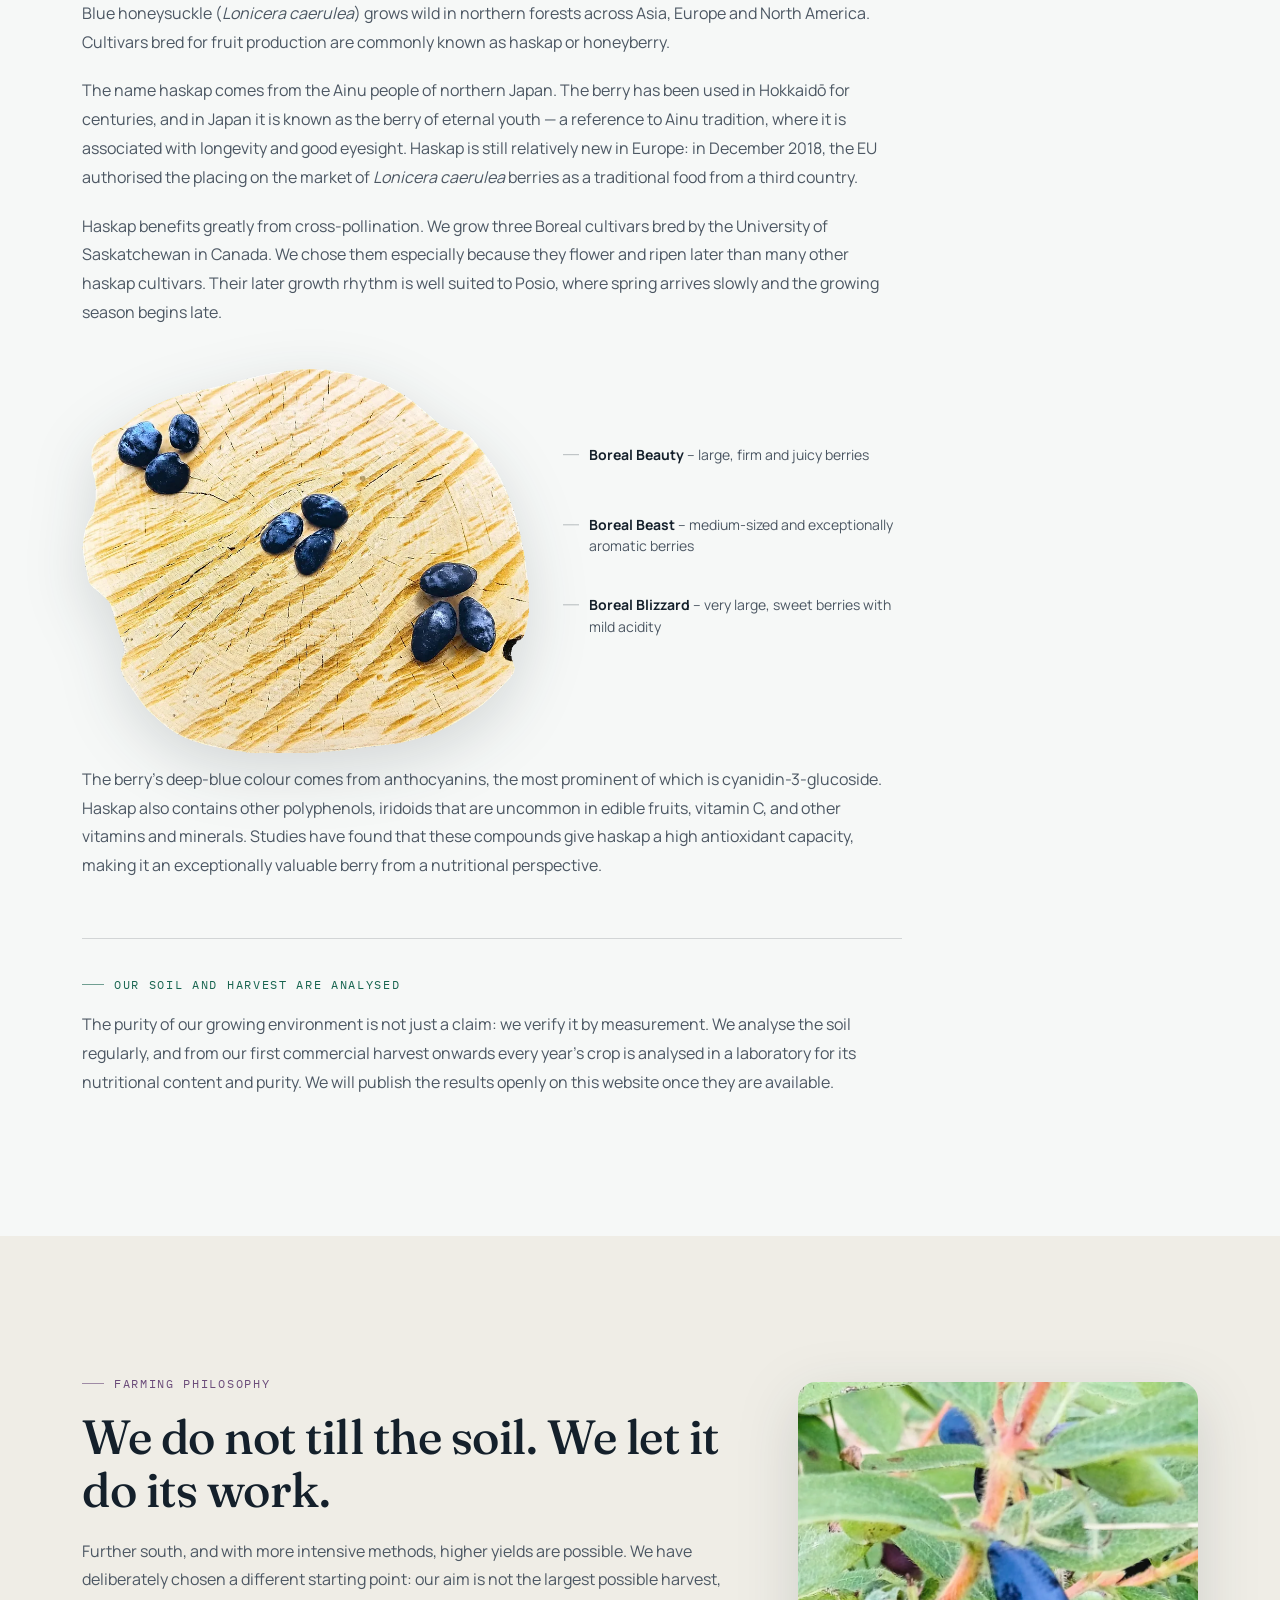
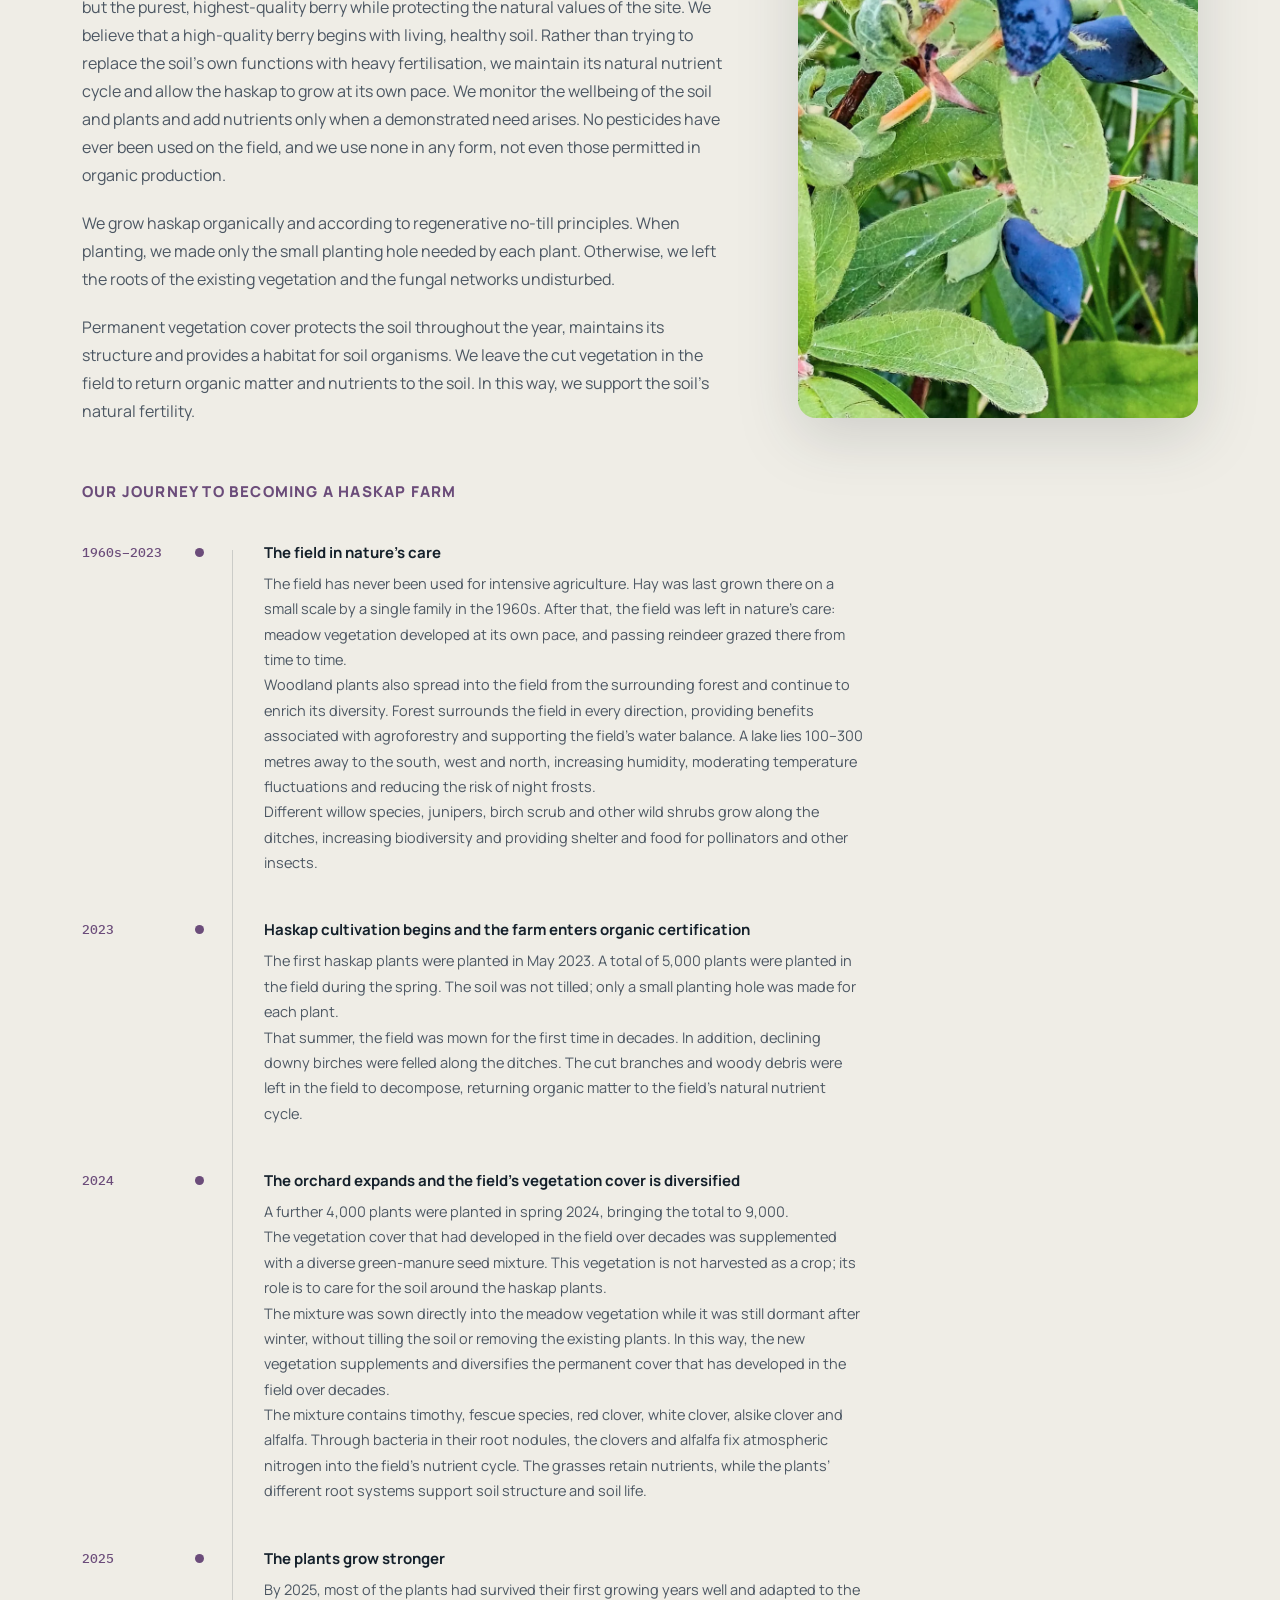
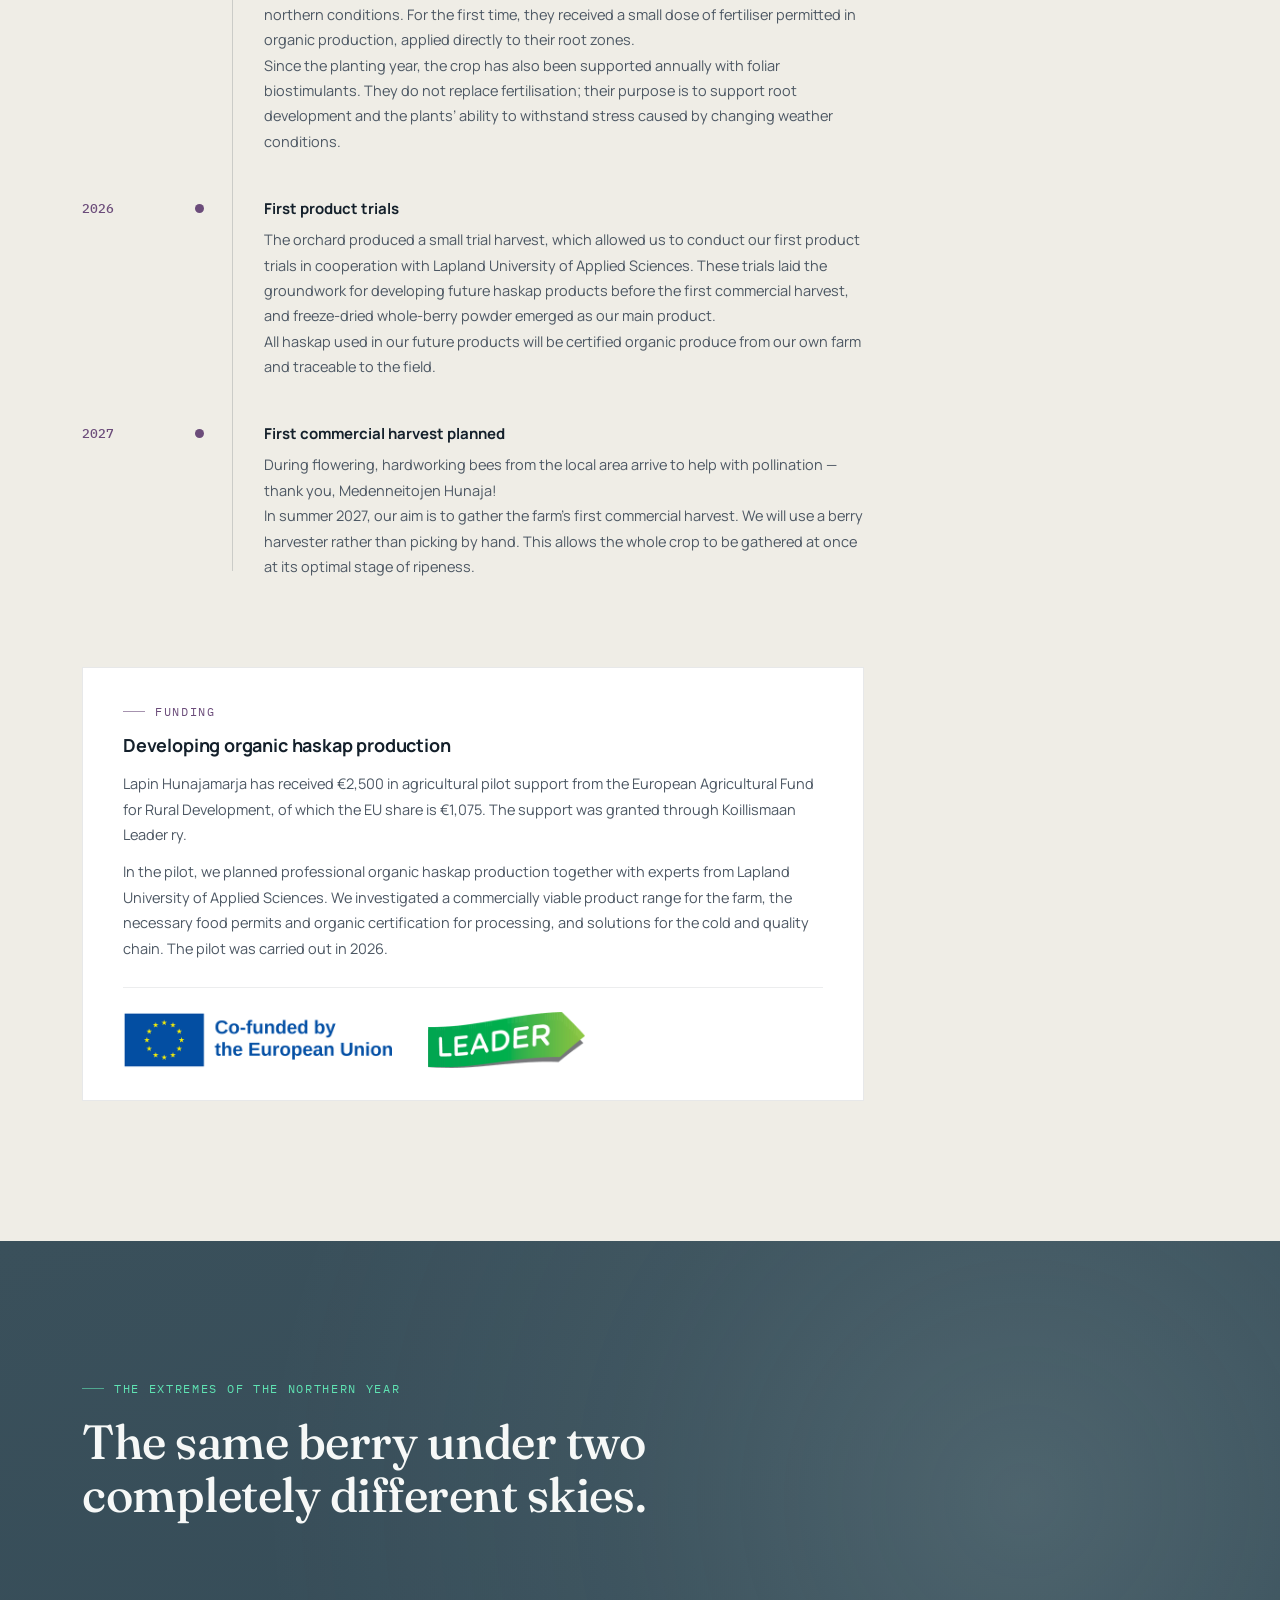
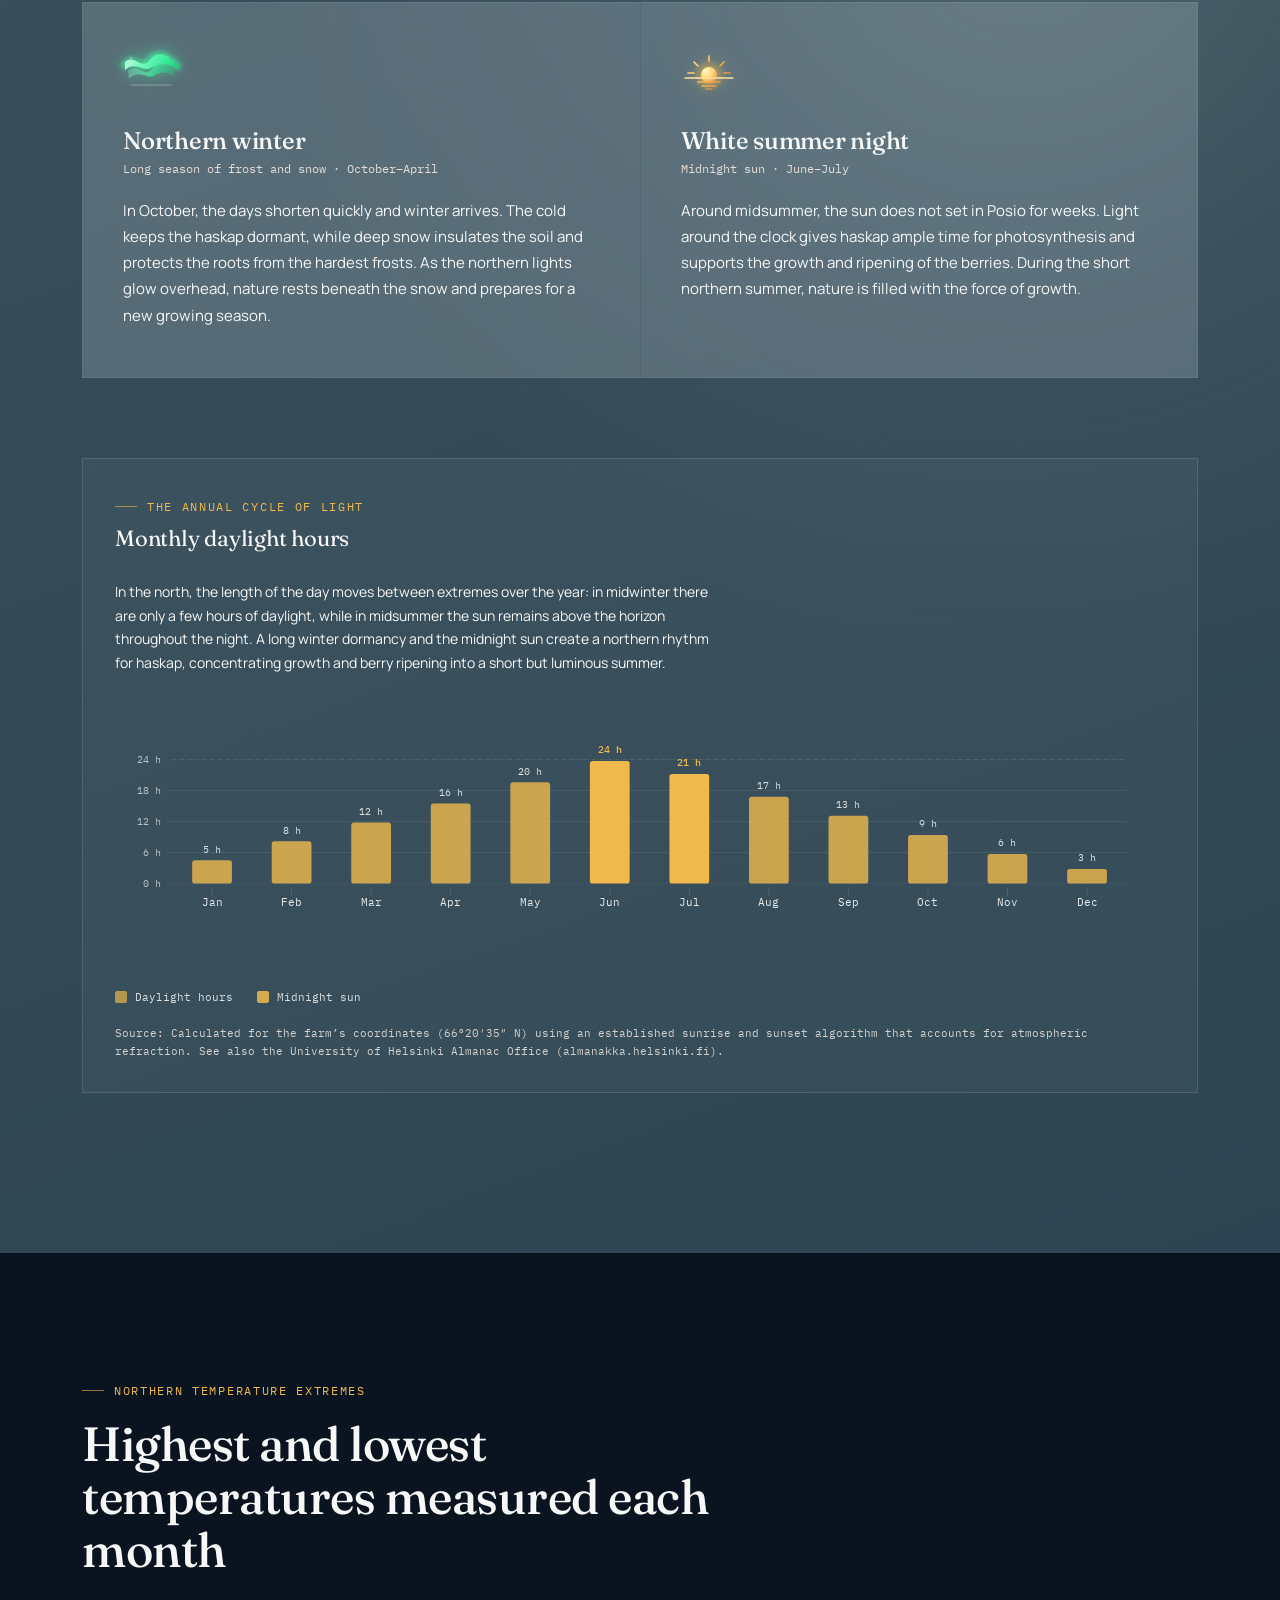
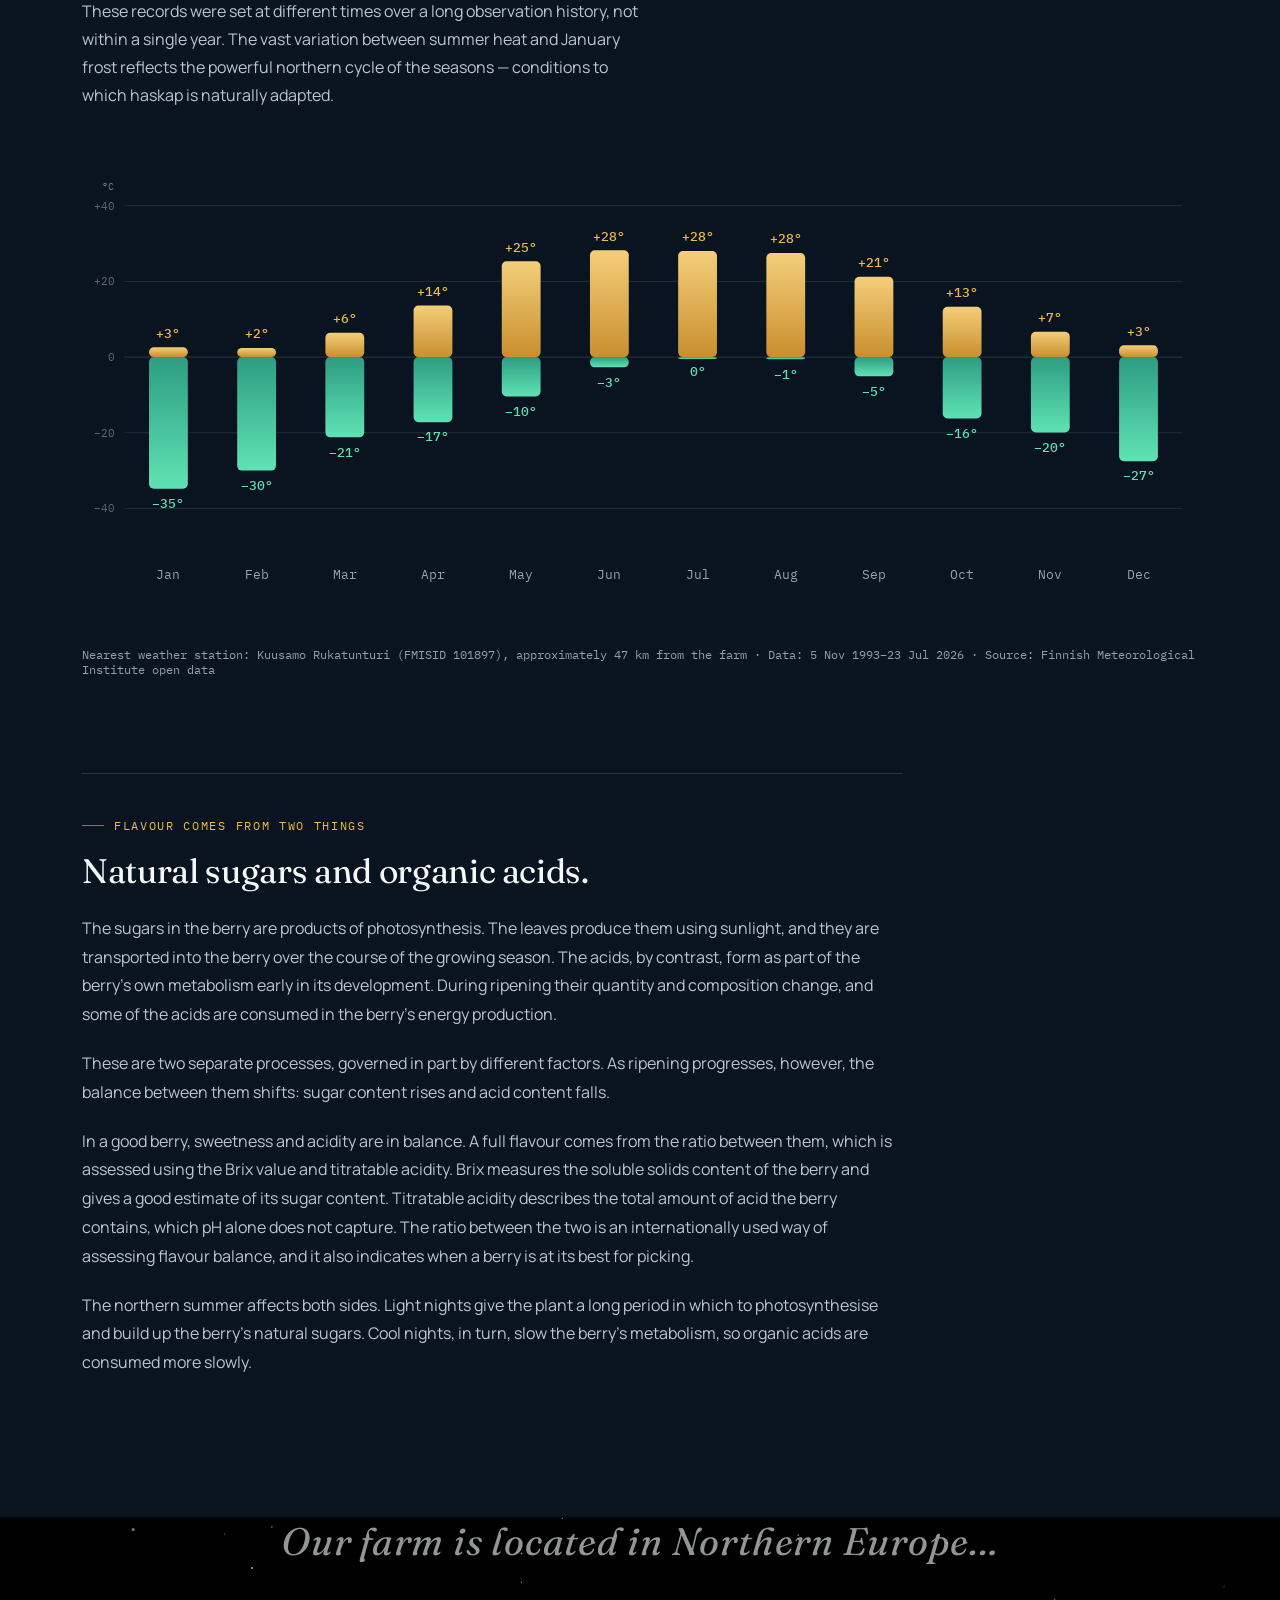
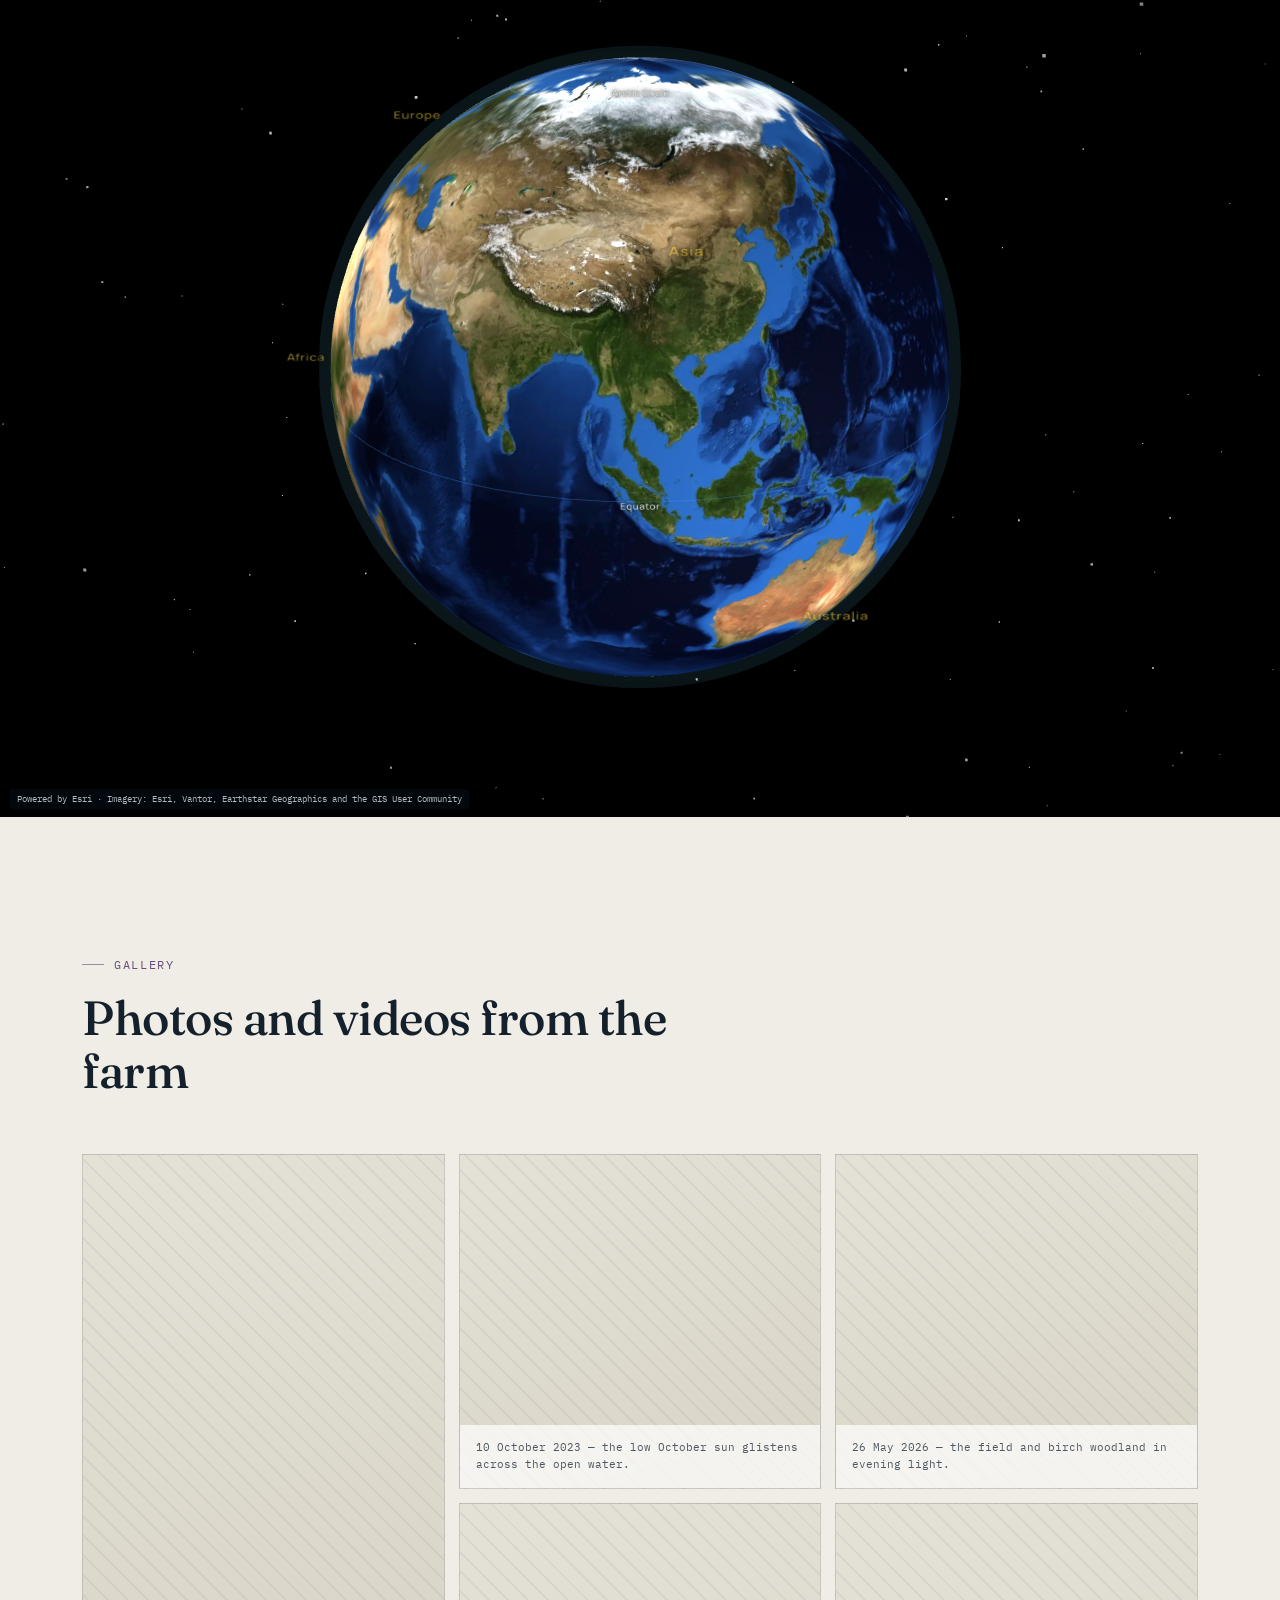
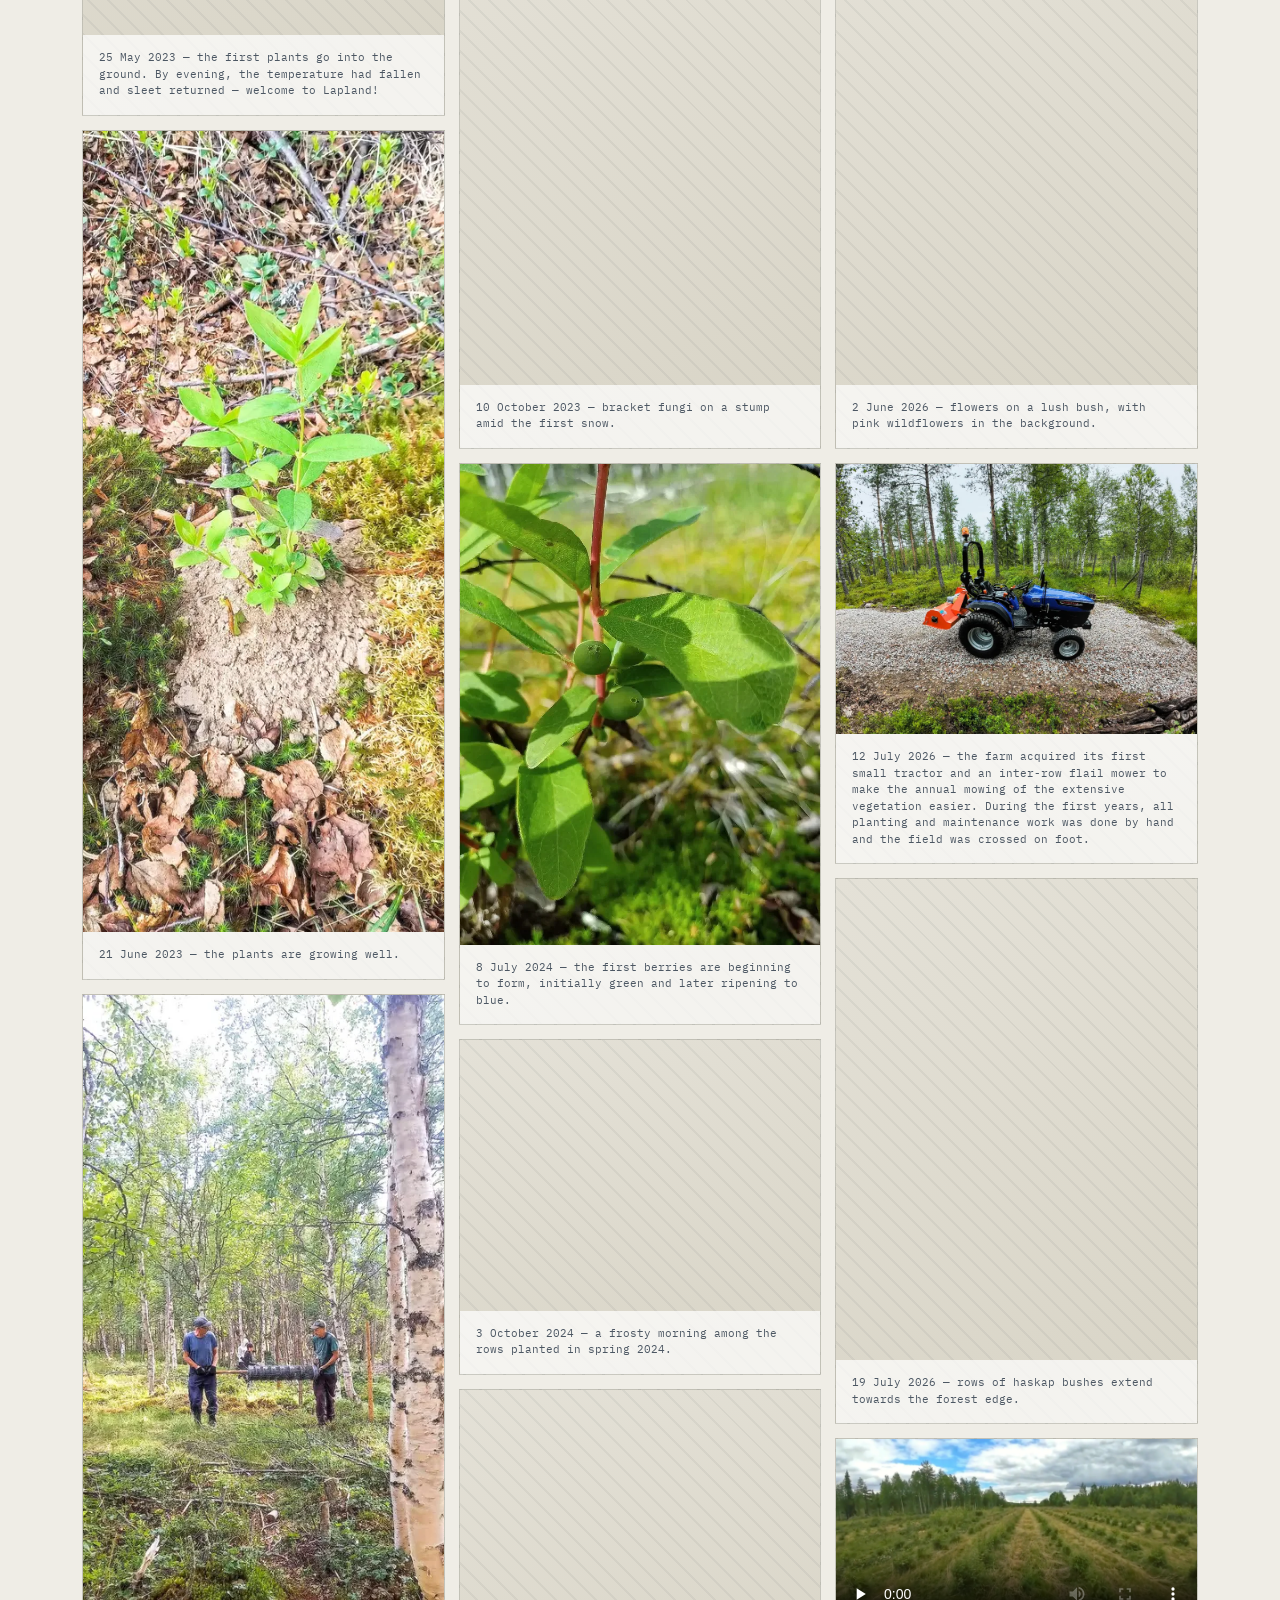
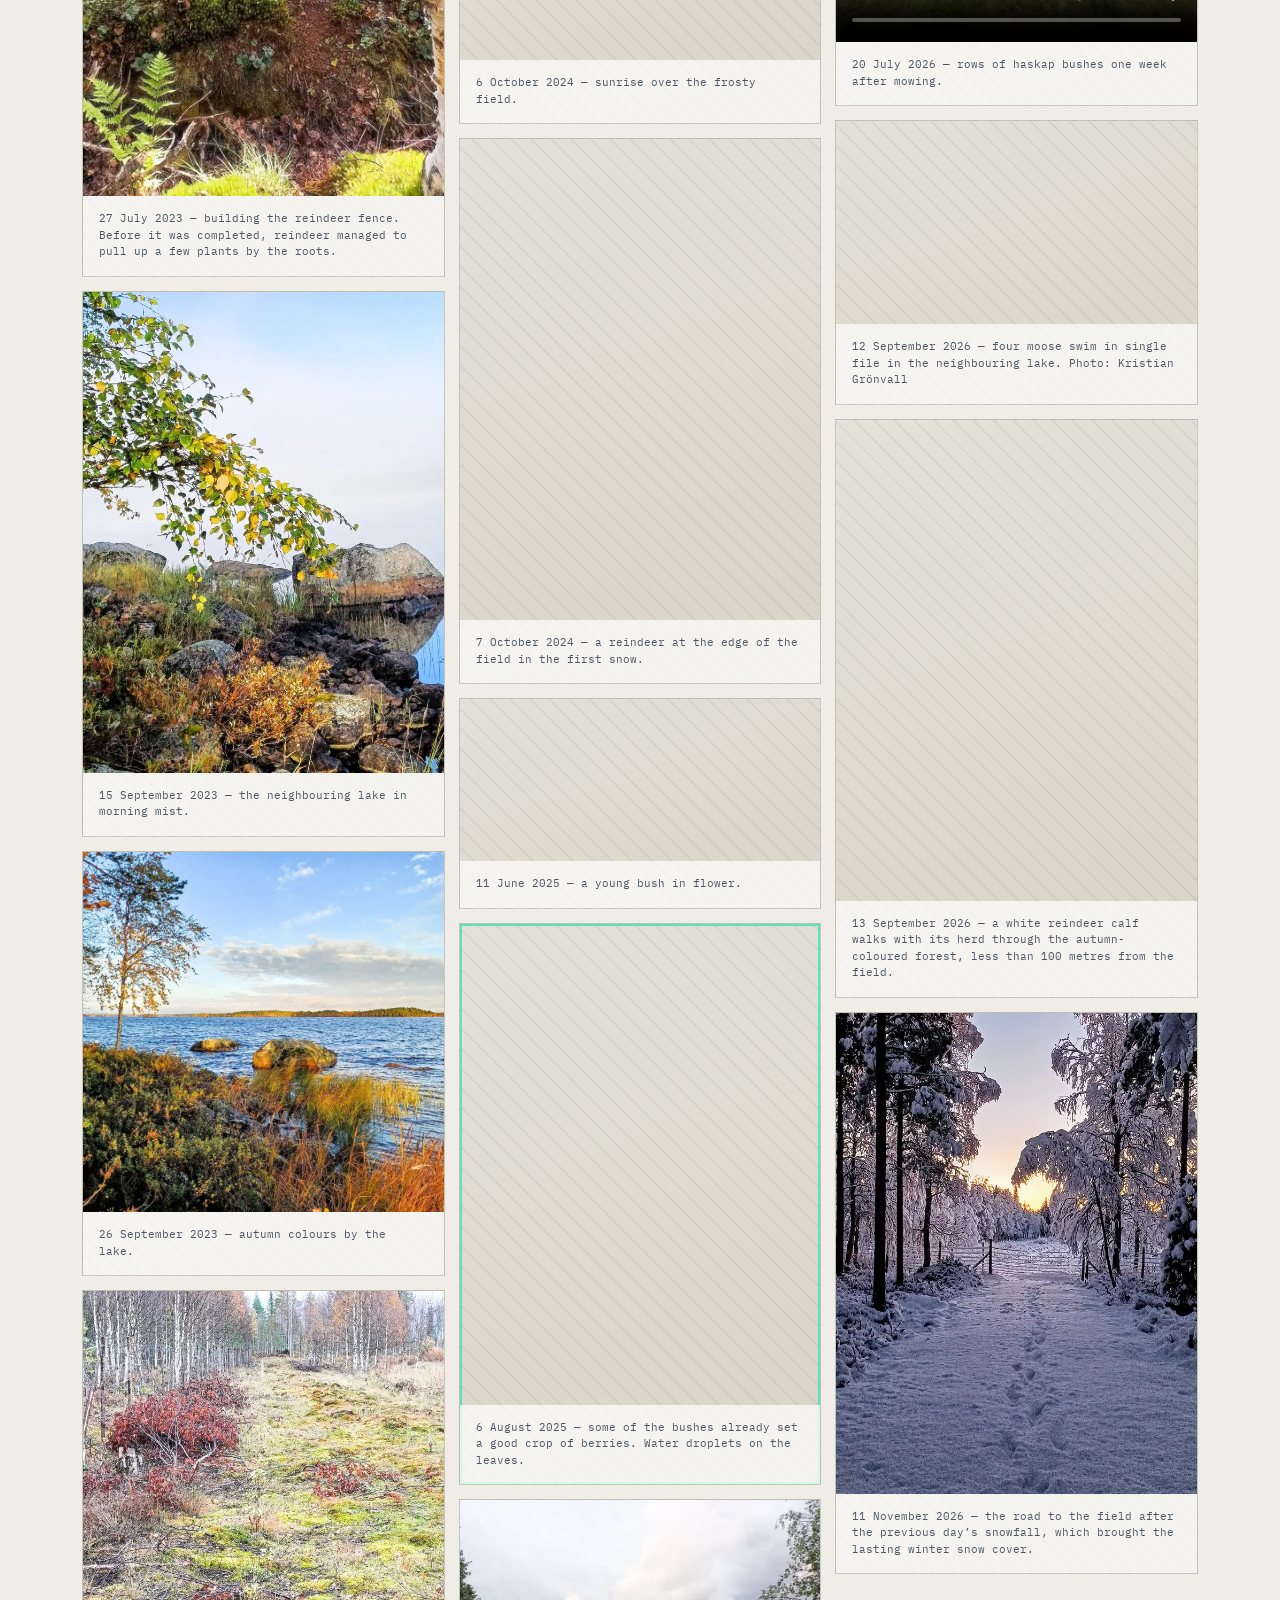
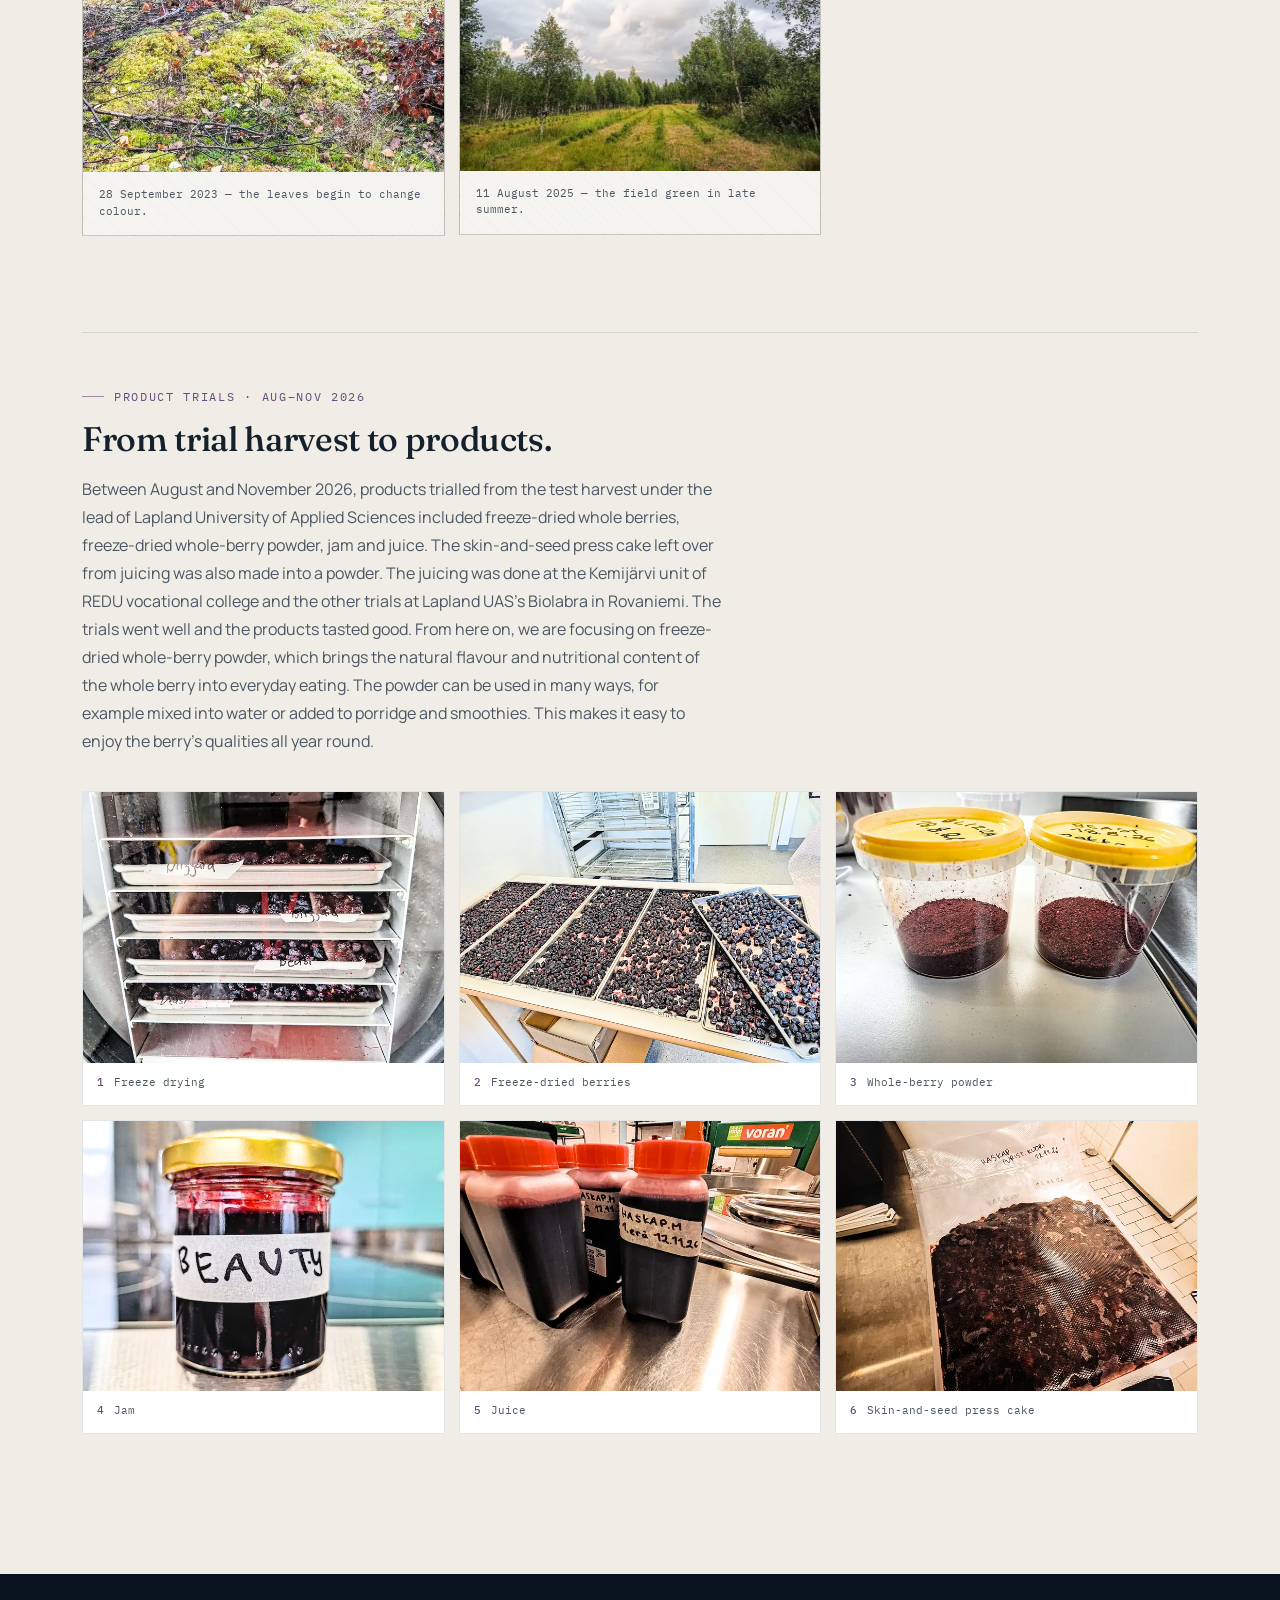
==== commit a693016e: "Add files via upload" ====
--- a/en/index.html
+++ b/en/index.html
@@ -549,7 +549,7 @@
       </div>
       <div class="g-tile has-img reveal">
         <img decoding="async" loading="lazy" src="../assets/gallery/gallery-15.webp" srcset="../assets/gallery/gallery-15-mobile.webp 900w, ../assets/gallery/gallery-15.webp 1900w" sizes="(max-width: 520px) 100vw, (max-width: 820px) 50vw, (min-width: 1180px) 370px, 33vw" alt="The lush haskap field in summer 2025" width="1900" height="1425">
-        <div class="g-caption">11 August 2025 — the field is lush in midsummer.</div>
+        <div class="g-caption">11 August 2025 — the field green in late summer.</div>
       </div>
       <div class="g-tile has-img reveal">
         <img decoding="async" loading="lazy" src="../assets/gallery/gallery-16.webp" srcset="../assets/gallery/gallery-16-mobile.webp 900w, ../assets/gallery/gallery-16.webp 1900w" sizes="(max-width: 520px) 100vw, (max-width: 820px) 50vw, (min-width: 1180px) 370px, 33vw" alt="Birch woodland and the field in evening light in May 2026" width="1900" height="1425">
@@ -567,6 +567,13 @@
         <img decoding="async" loading="lazy" src="../assets/gallery/gallery-18.webp" srcset="../assets/gallery/gallery-18-mobile.webp 675w, ../assets/gallery/gallery-18.webp 1500w" sizes="(max-width: 520px) 100vw, (max-width: 820px) 50vw, (min-width: 1180px) 370px, 33vw" alt="Rows of haskap bushes extending towards the forest edge in July 2026" width="1500" height="2000">
         <div class="g-caption">19 July 2026 — rows of haskap bushes extend towards the forest edge.</div>
       </div>
+      <div class="g-tile has-img g-video reveal">
+        <video controls preload="none" playsinline width="1920" height="1080" data-poster="../assets/video/pensasrivistoa-20-7-2026-poster.webp">
+          <source src="../assets/video/pensasrivistoa-20-7-2026.mp4" type="video/mp4">
+          Your browser does not support video playback.
+        </video>
+        <div class="g-caption">20 July 2026 — rows of haskap bushes one week after mowing.</div>
+      </div>
       <div class="g-tile has-img reveal">
         <img decoding="async" loading="lazy" src="../assets/gallery/gallery-21.webp" srcset="../assets/gallery/gallery-21-mobile.webp 900w, ../assets/gallery/gallery-21.webp 2000w" sizes="(max-width: 520px) 100vw, (max-width: 820px) 50vw, (min-width: 1180px) 370px, 33vw" alt="Four moose swimming in single file in a lake in September 2026" width="2000" height="1126">
         <div class="g-caption">12 September 2026 — four moose swim in single file in the neighbouring lake. Photo: Kristian Grönvall</div>
@@ -580,13 +587,6 @@
         <div class="g-caption">11 November 2026 — the road to the field after the previous day’s snowfall, which brought the lasting winter snow cover.</div>
       </div>
     </div>
-    <figure class="gallery-video reveal">
-      <video controls preload="none" playsinline width="1920" height="1080" data-poster="../assets/video/pensasrivistoa-20-7-2026-poster.webp">
-        <source src="../assets/video/pensasrivistoa-20-7-2026.mp4" type="video/mp4">
-        Your browser does not support video playback.
-      </video>
-      <figcaption>Rows of haskap bushes on 20 July 2026 · one week after mowing</figcaption>
-    </figure>
     <div class="trials" aria-label="Product trials">
       <div class="trials-head reveal">
         <div class="eyebrow">PRODUCT TRIALS · AUG–NOV 2026</div>
--- a/assets/site.css
+++ b/assets/site.css
@@ -567,6 +567,7 @@
     border:1px solid rgba(20,32,43,0.12);
   }
   .g-tile img{position:relative;width:100%;height:auto;object-fit:contain;}
+  .g-tile video{position:relative;display:block;width:100%;height:auto;aspect-ratio:16/9;object-fit:cover;background:var(--ink);}
   .g-tile.has-img::before{display:none;}
   .g-tile.has-img .g-caption{color:var(--muted-text);}
   .g-tile.featured{box-shadow:inset 0 0 0 2px var(--aurora);}
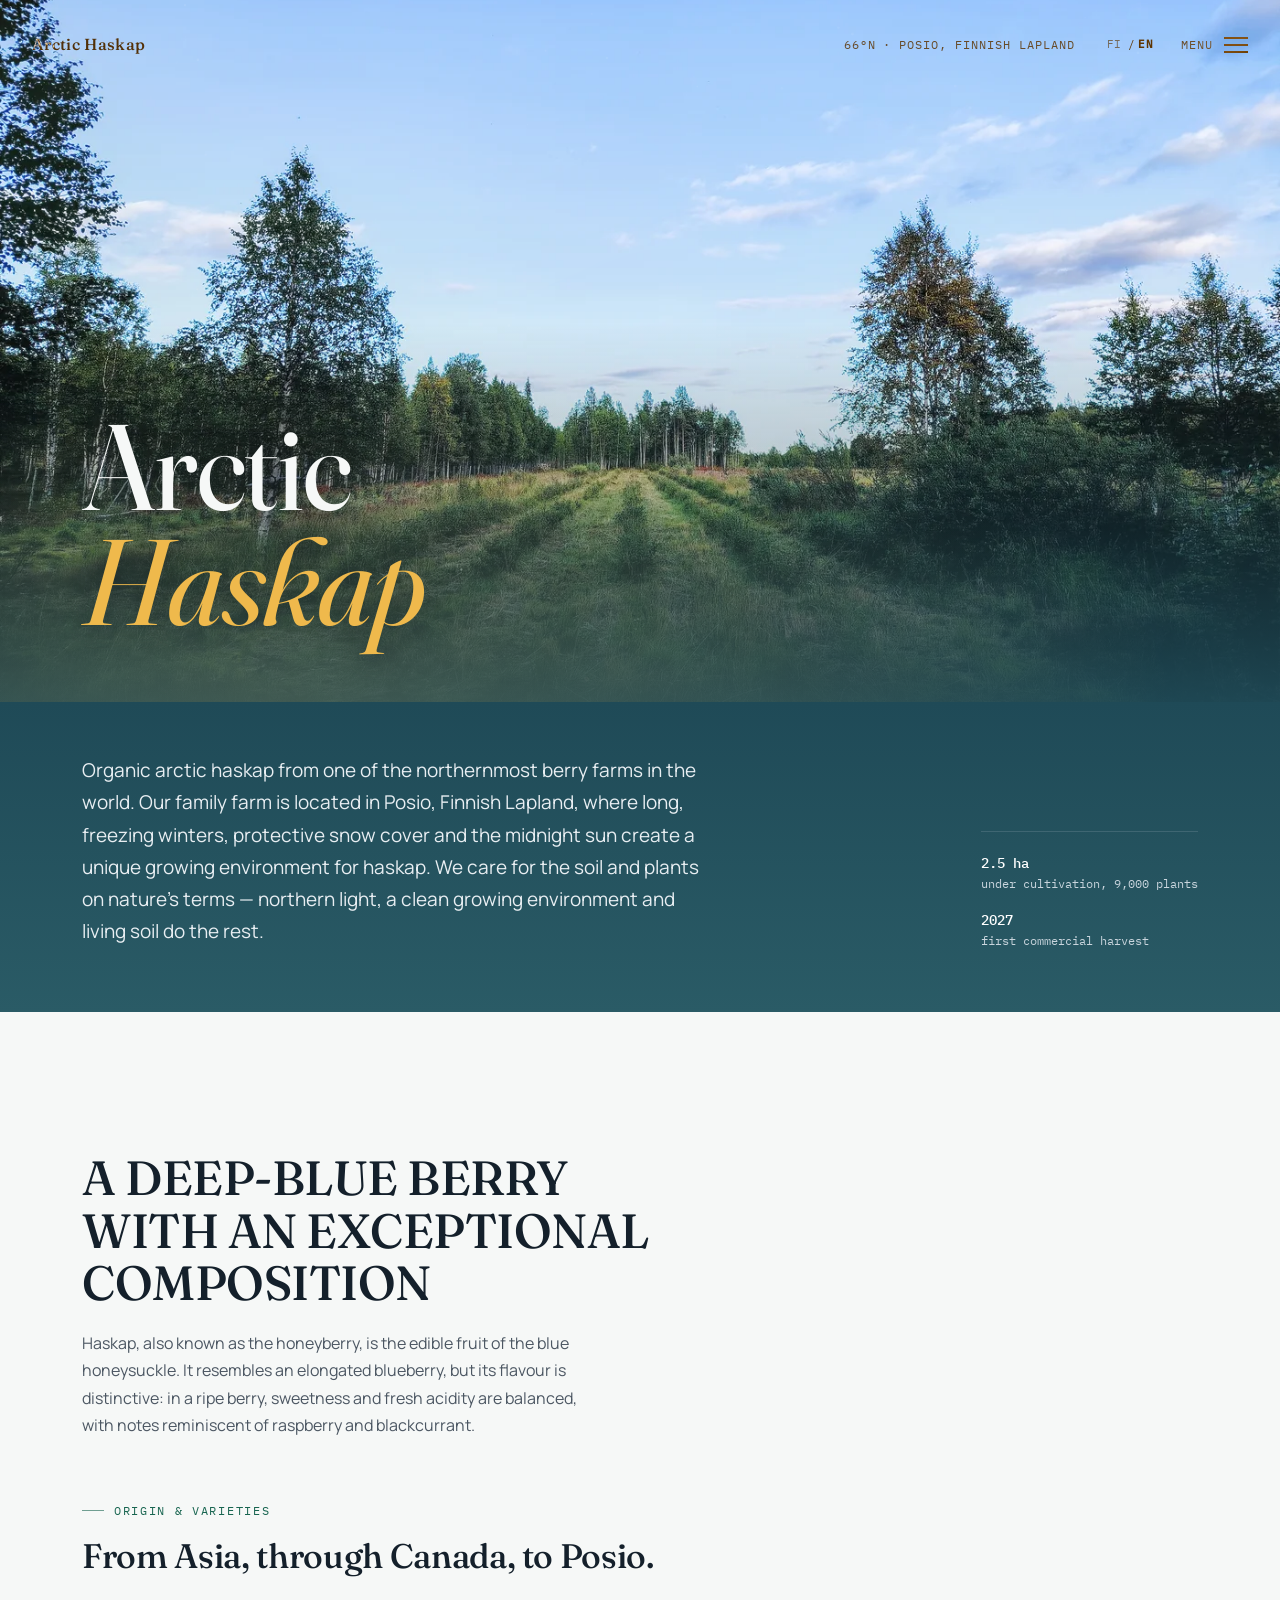
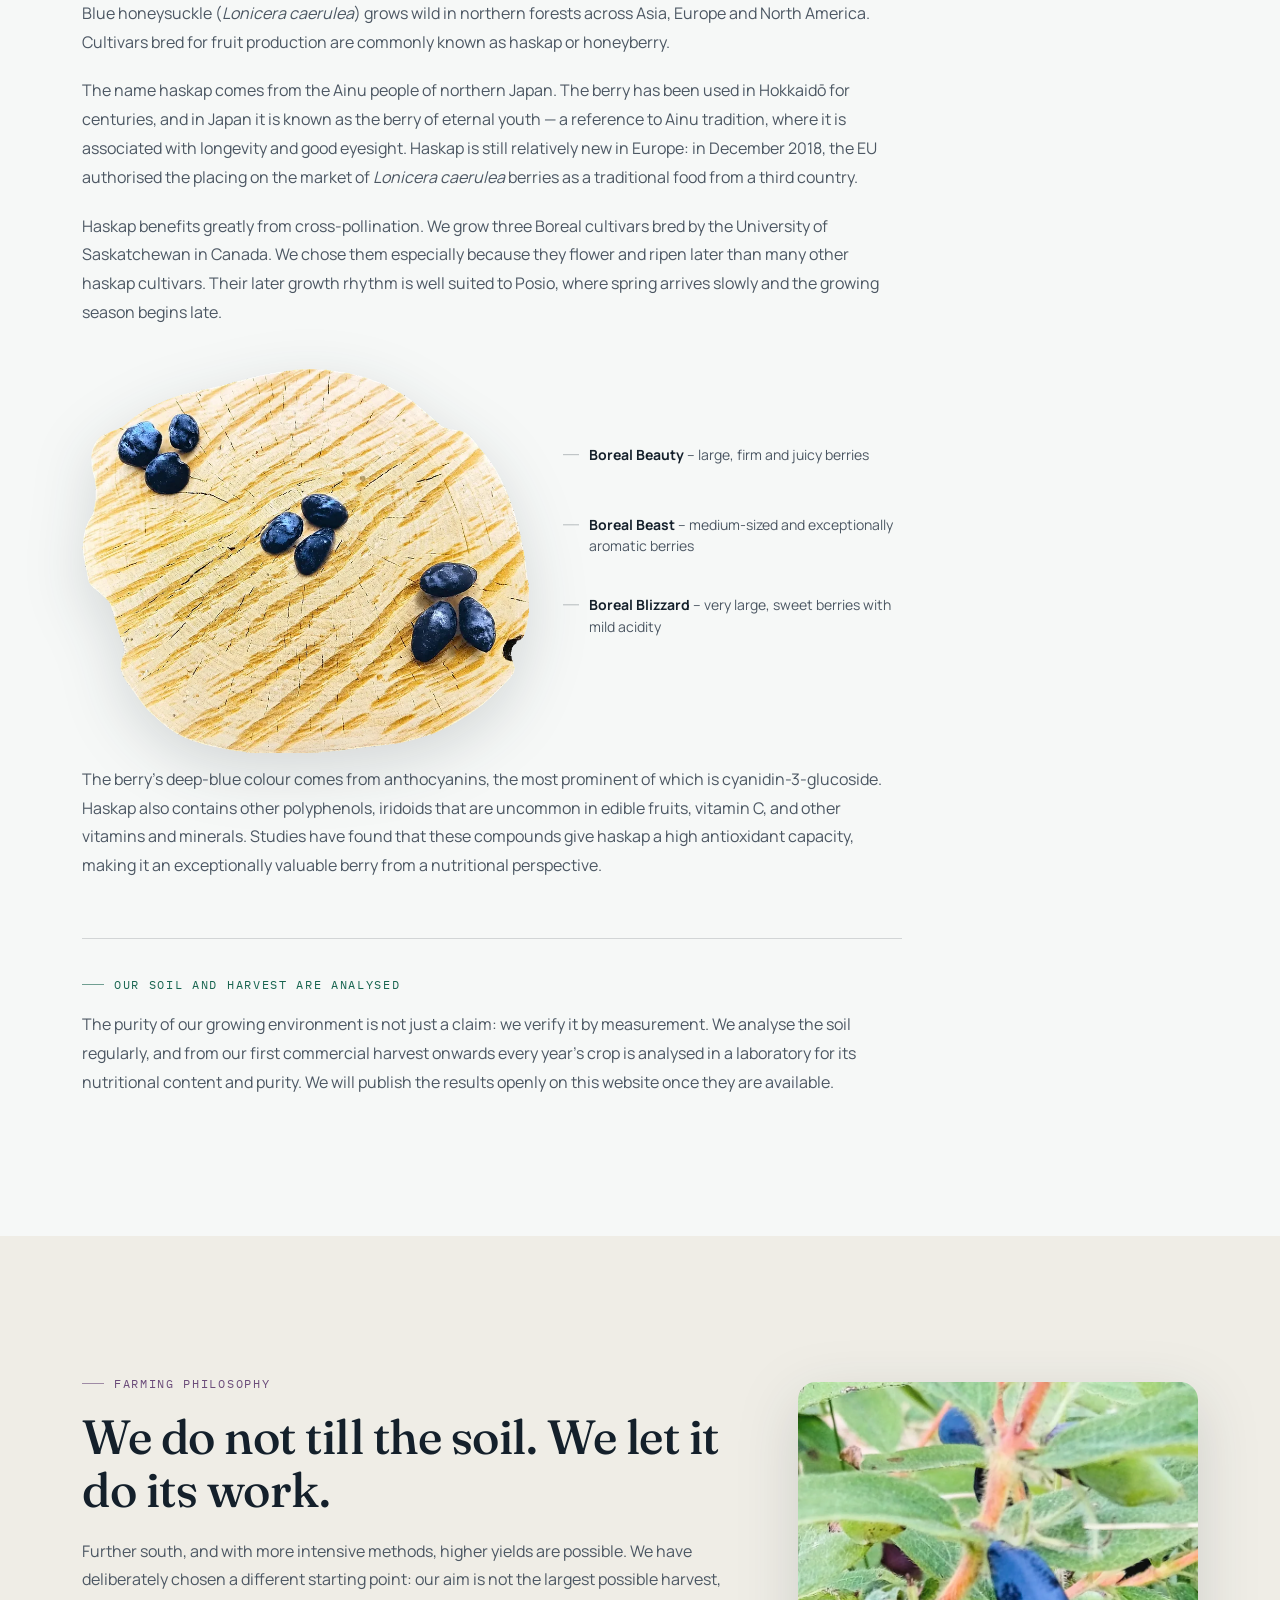
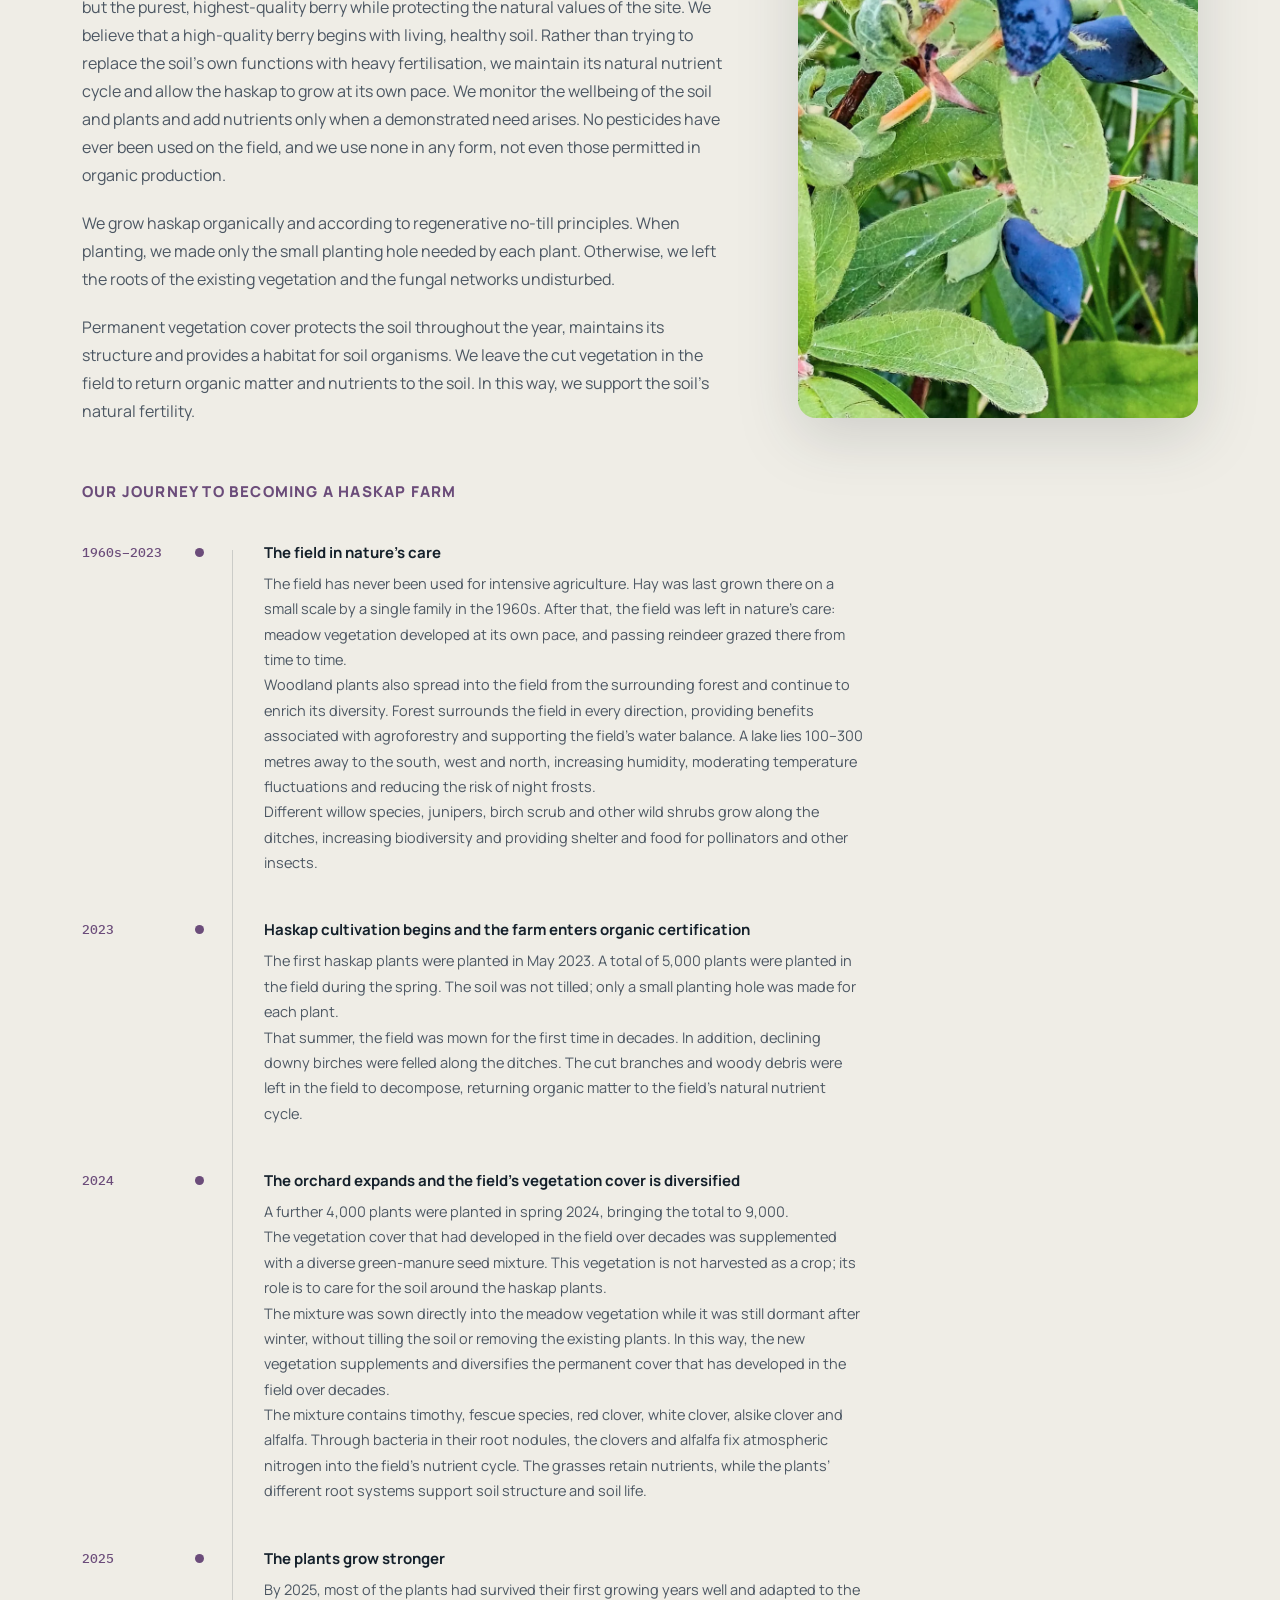
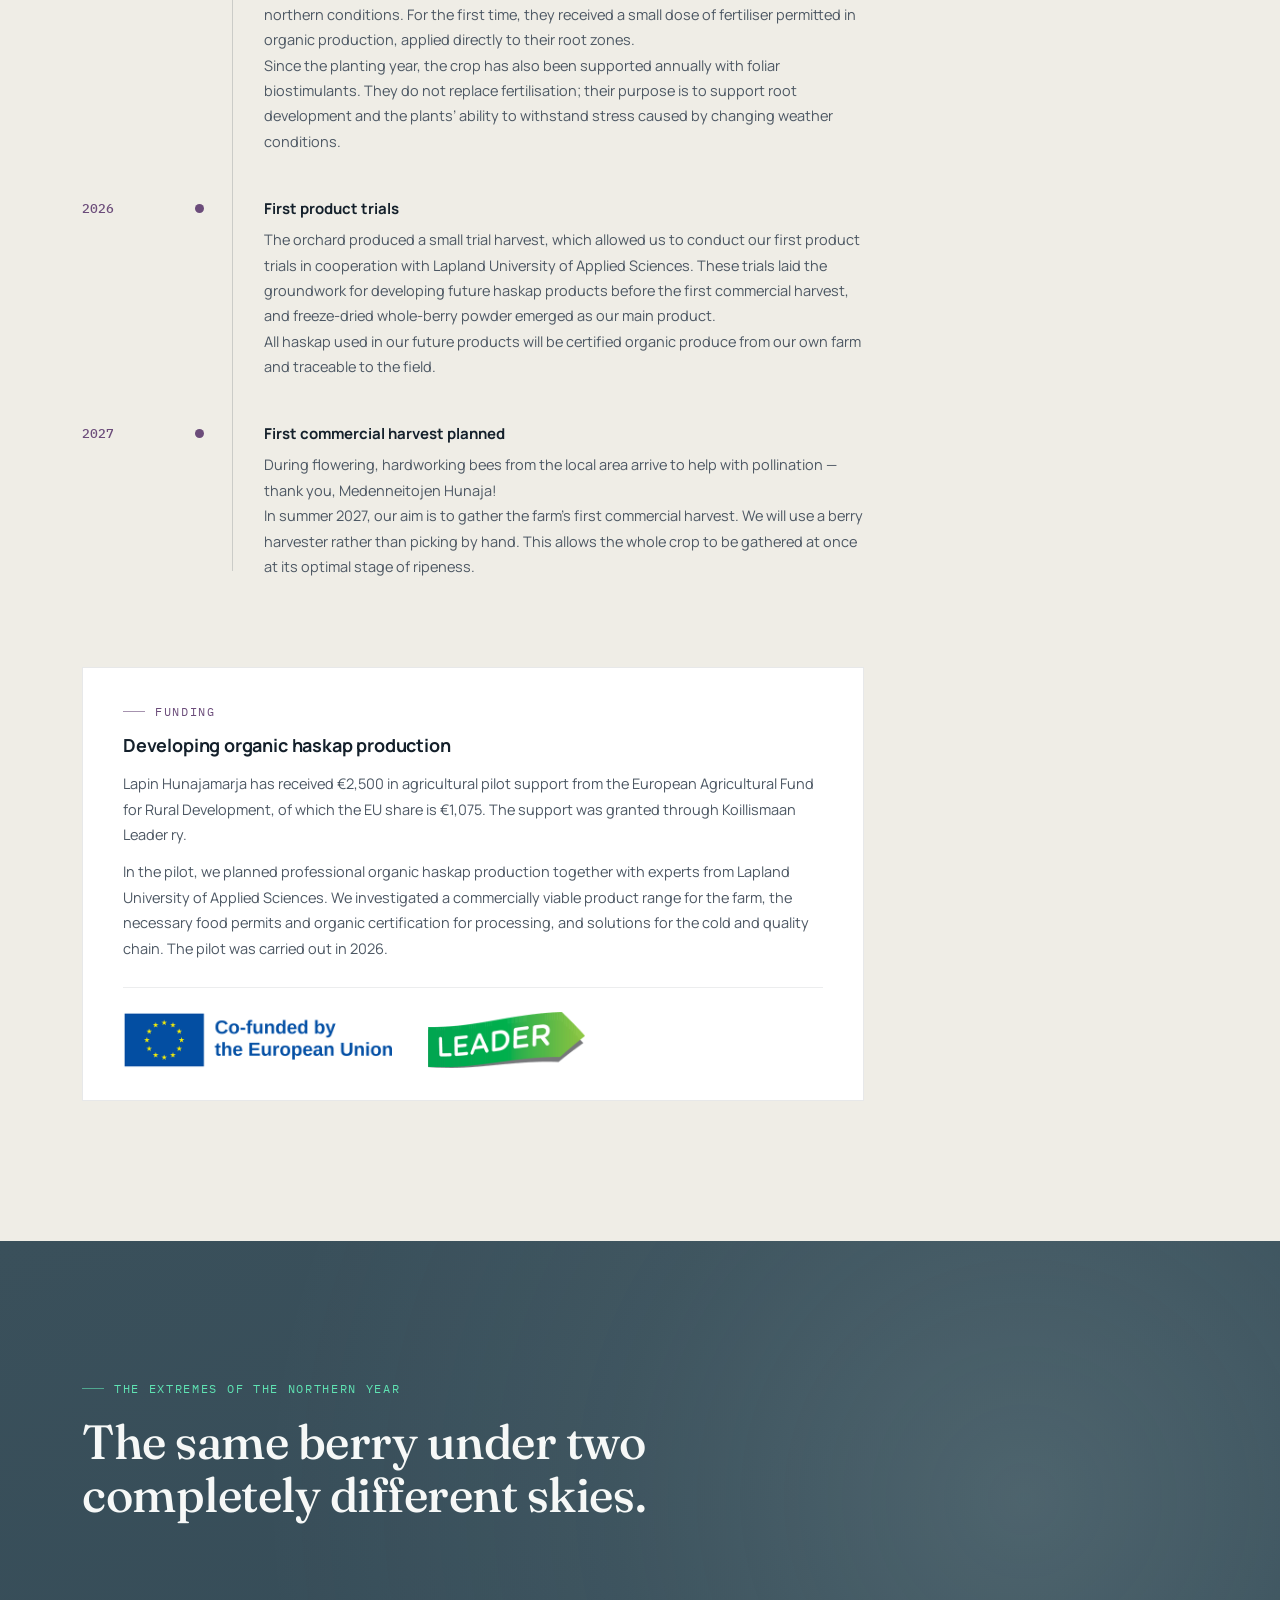
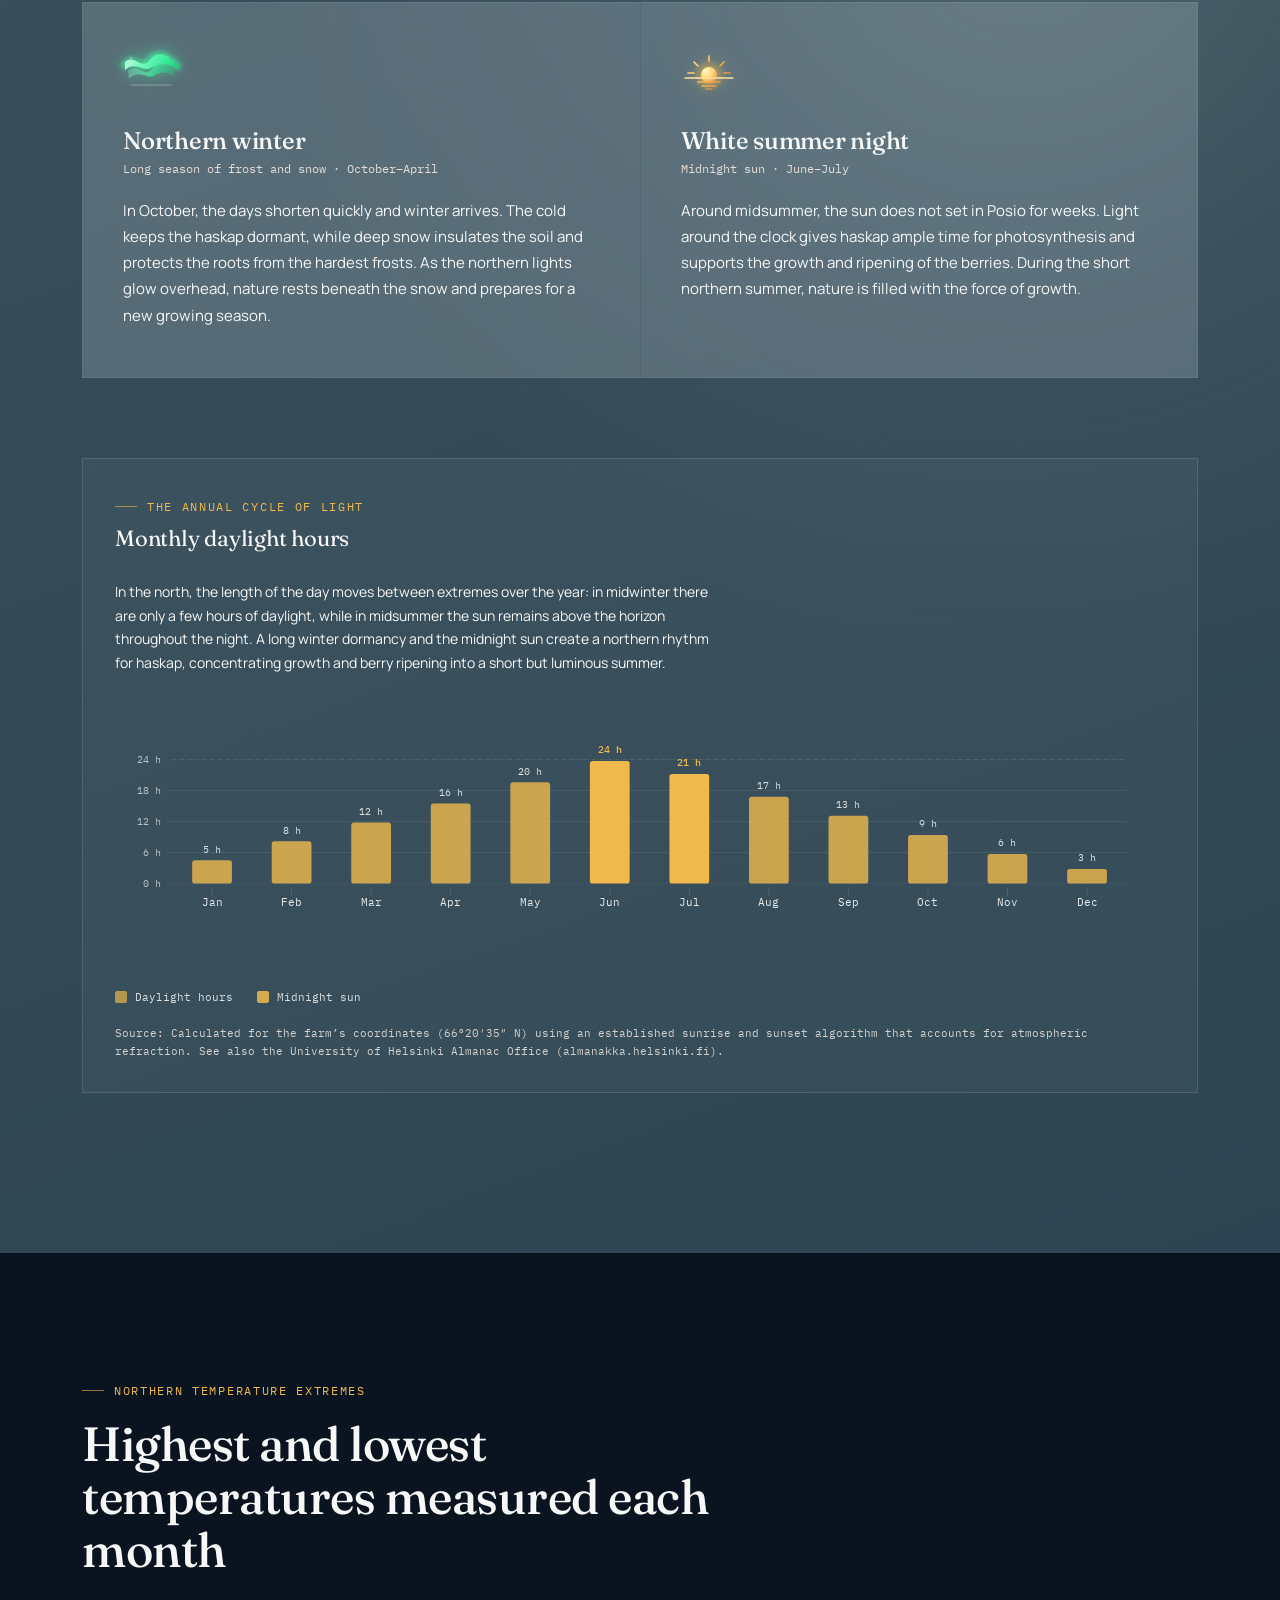
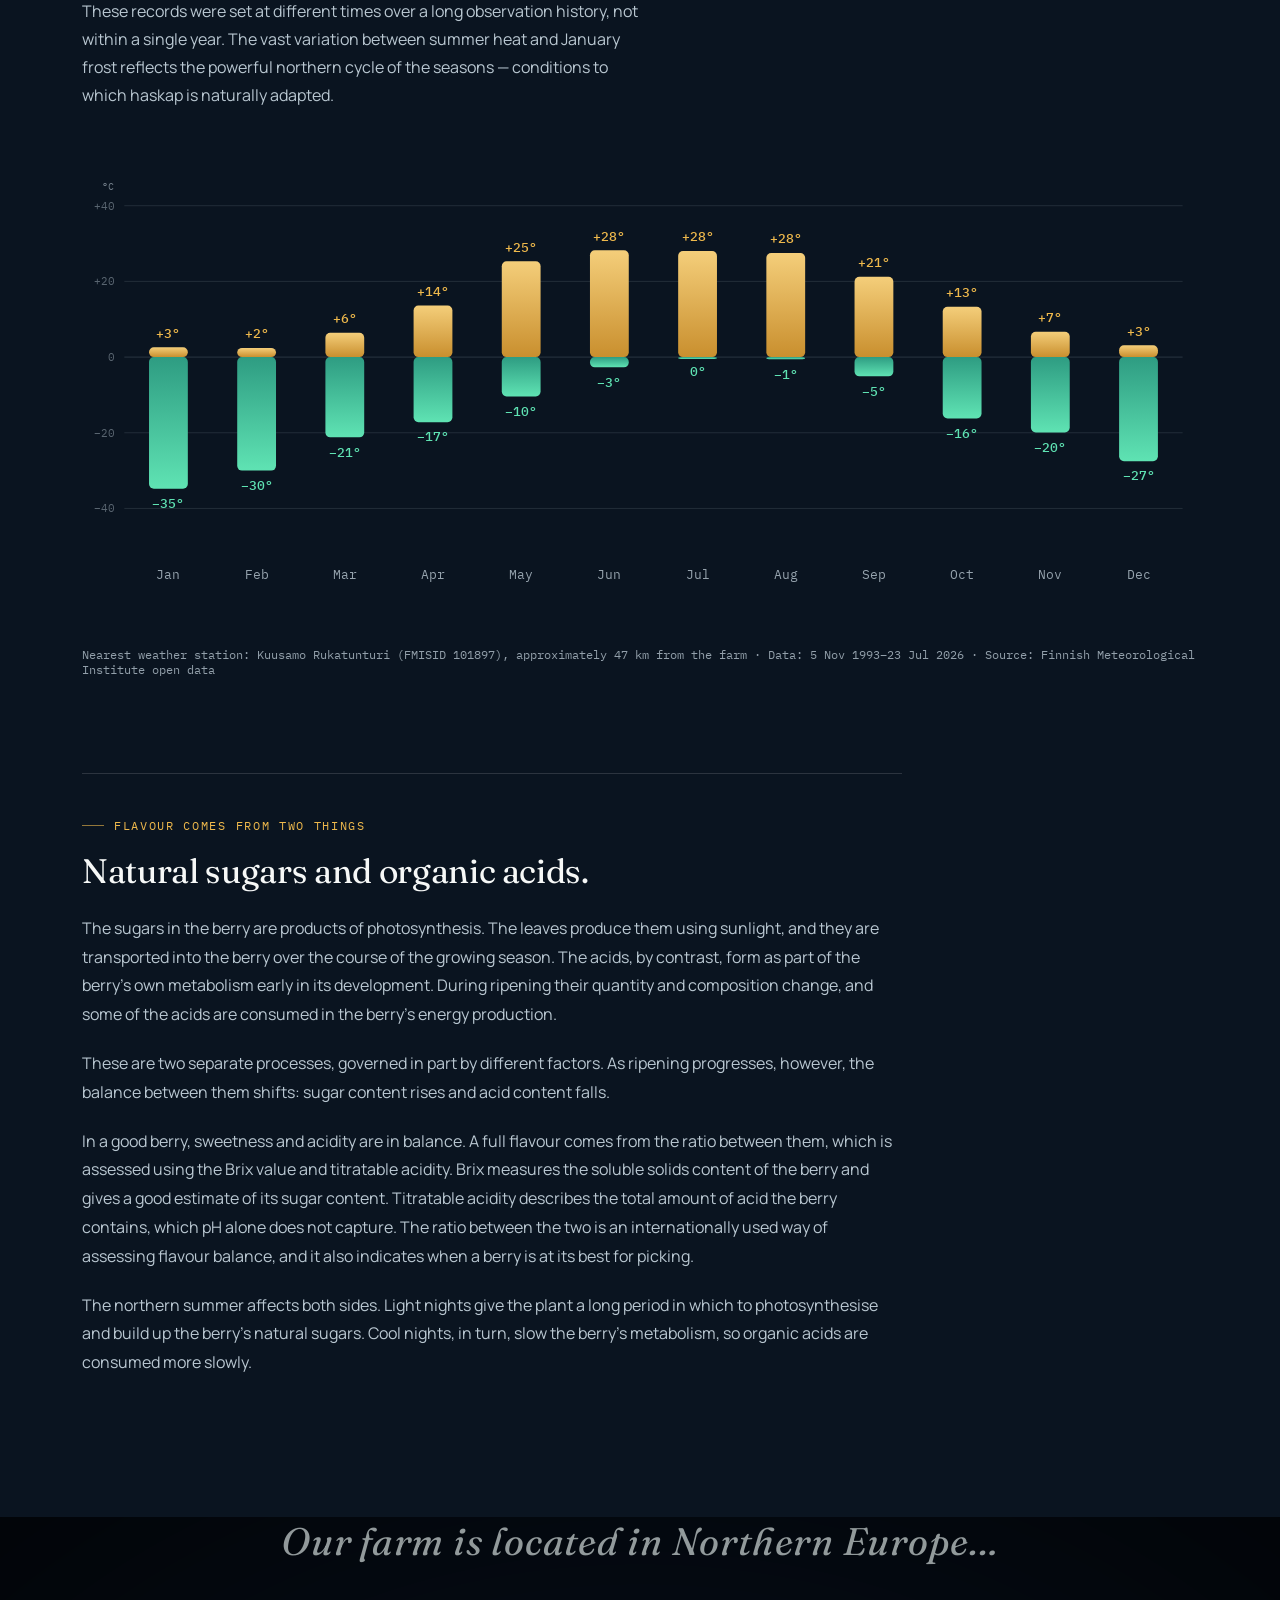
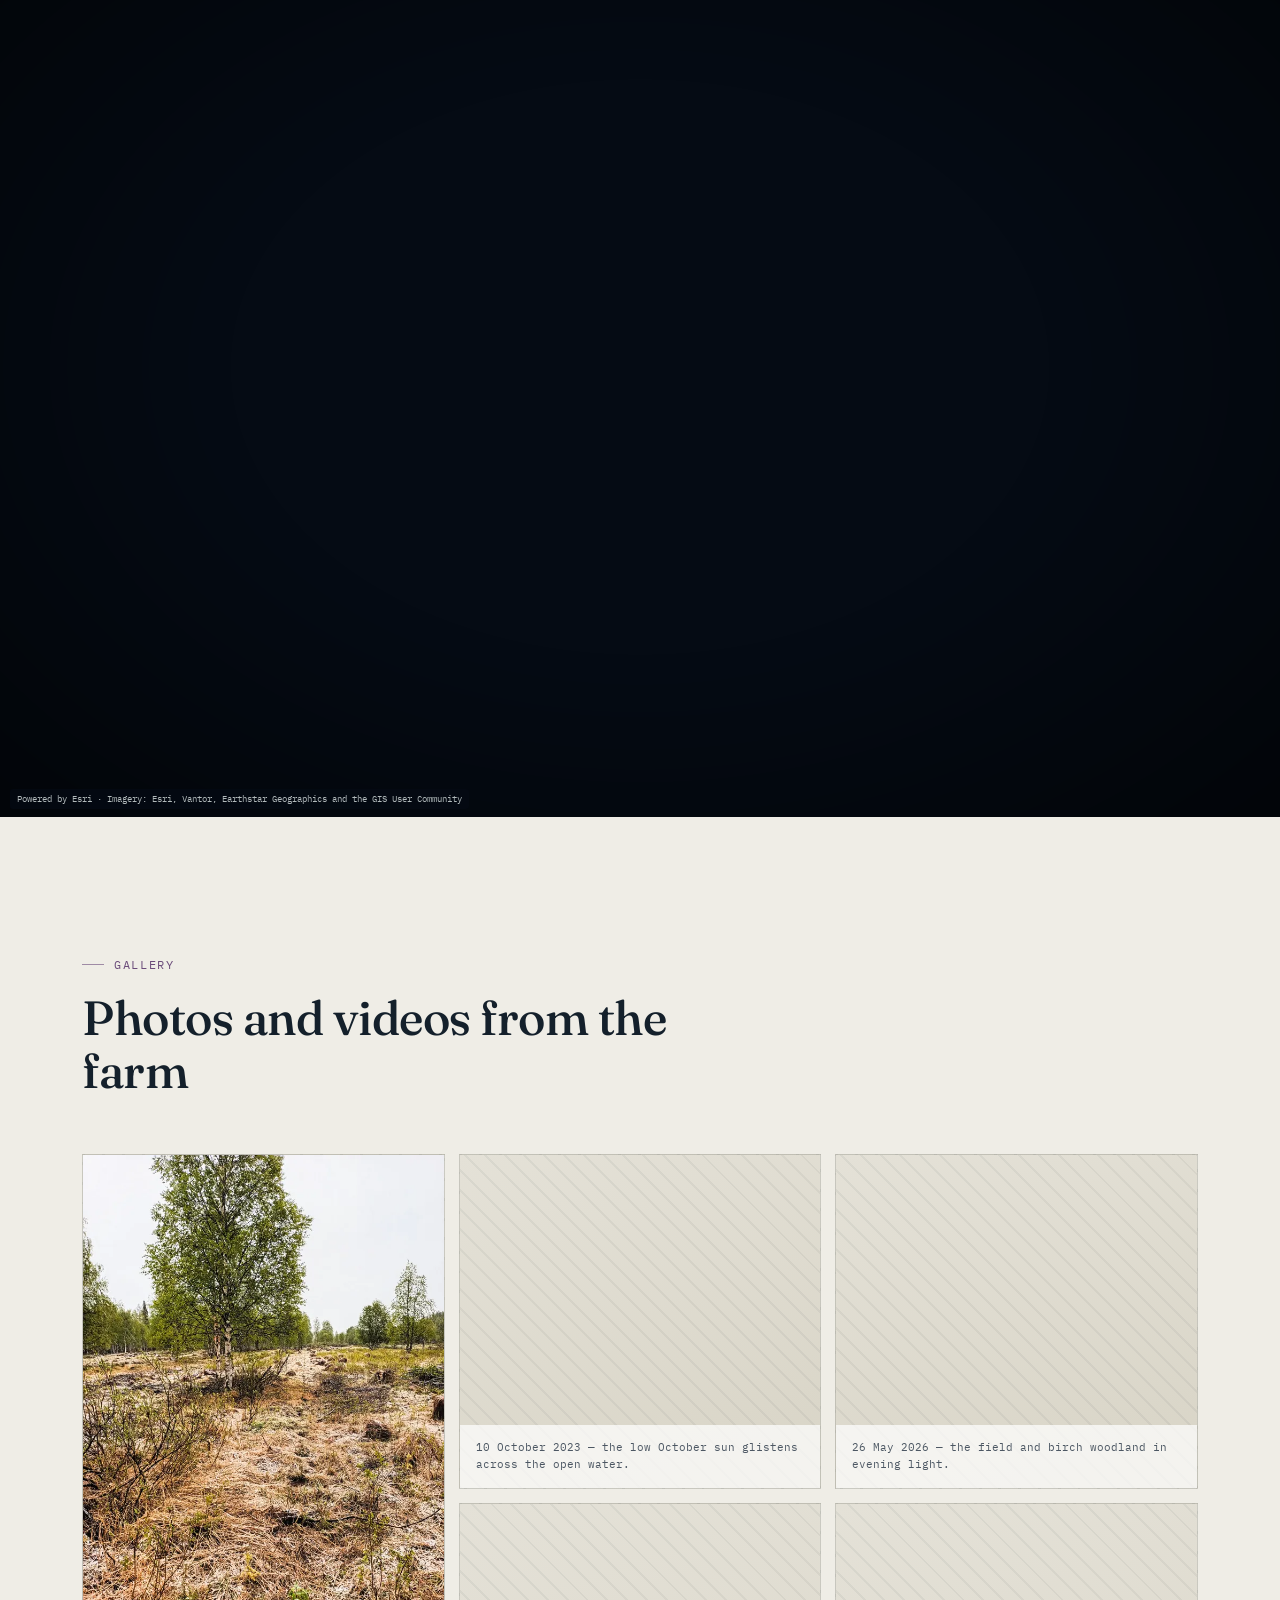
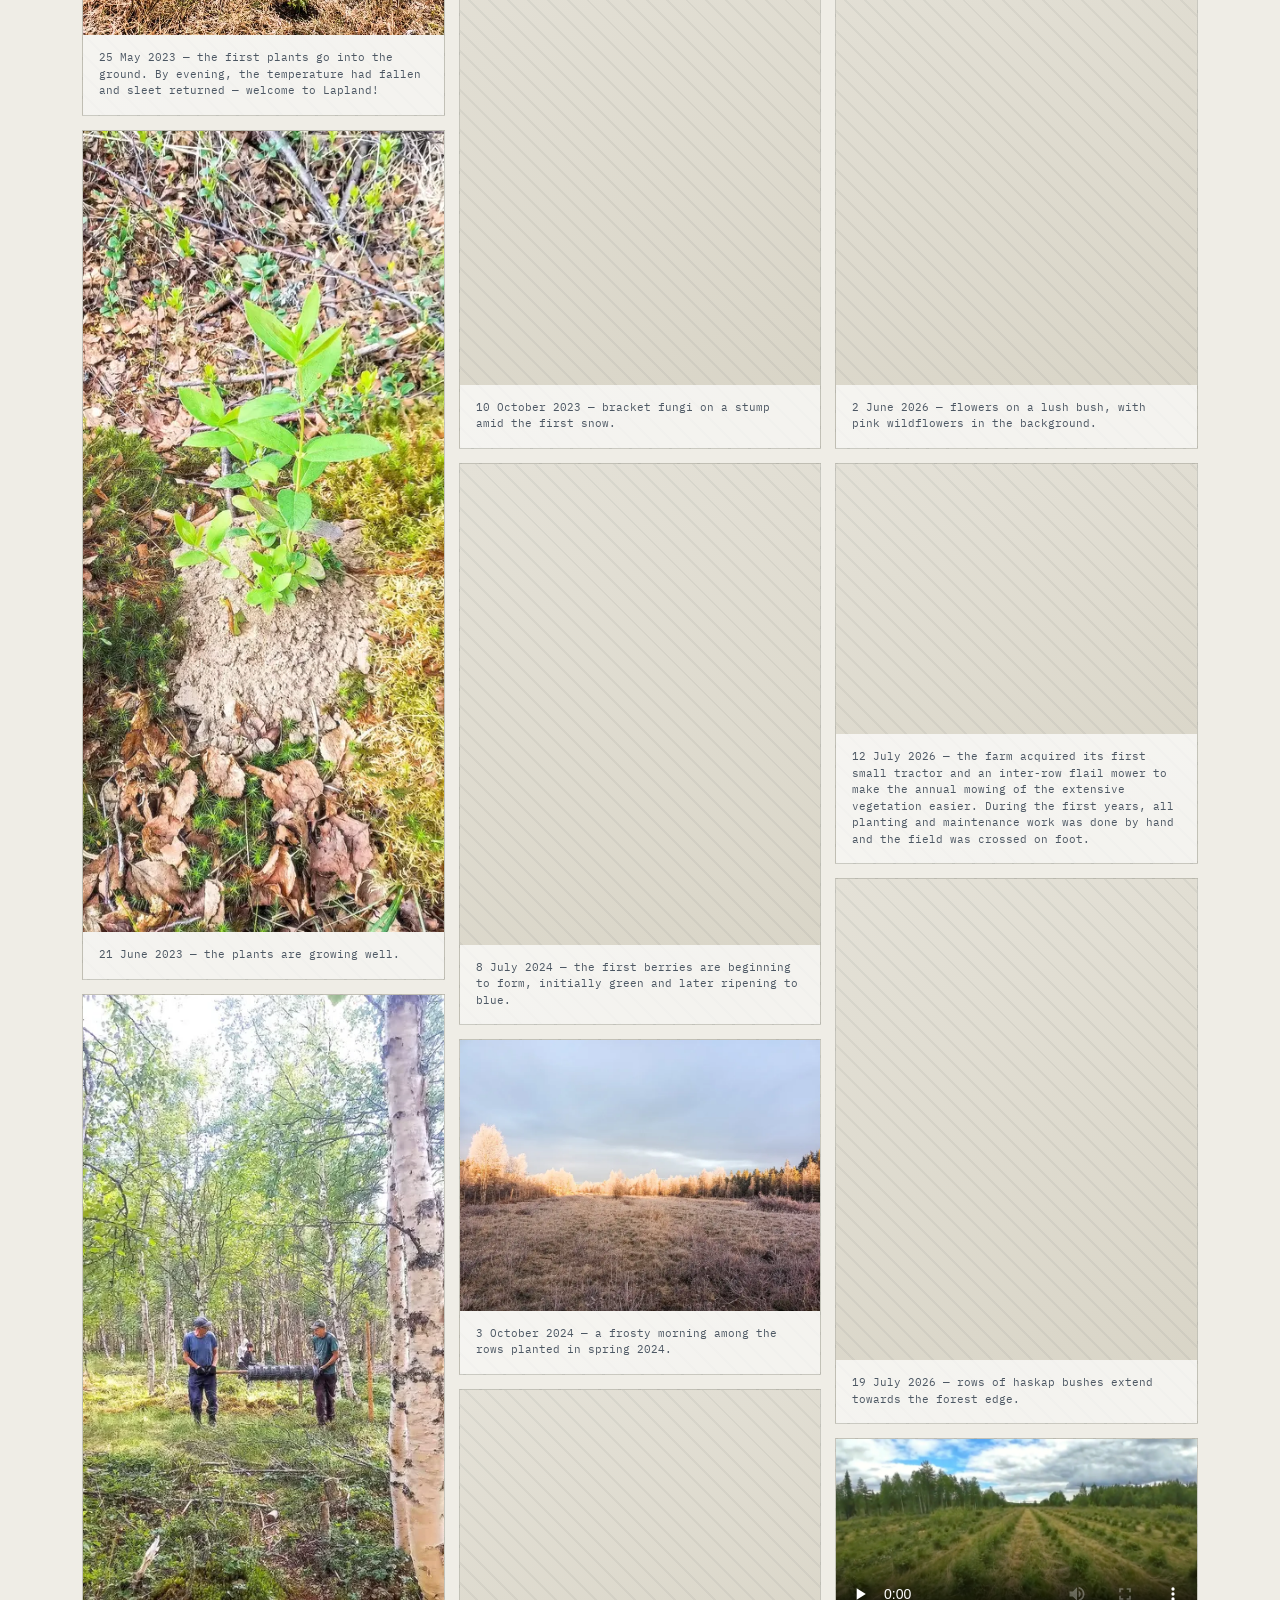
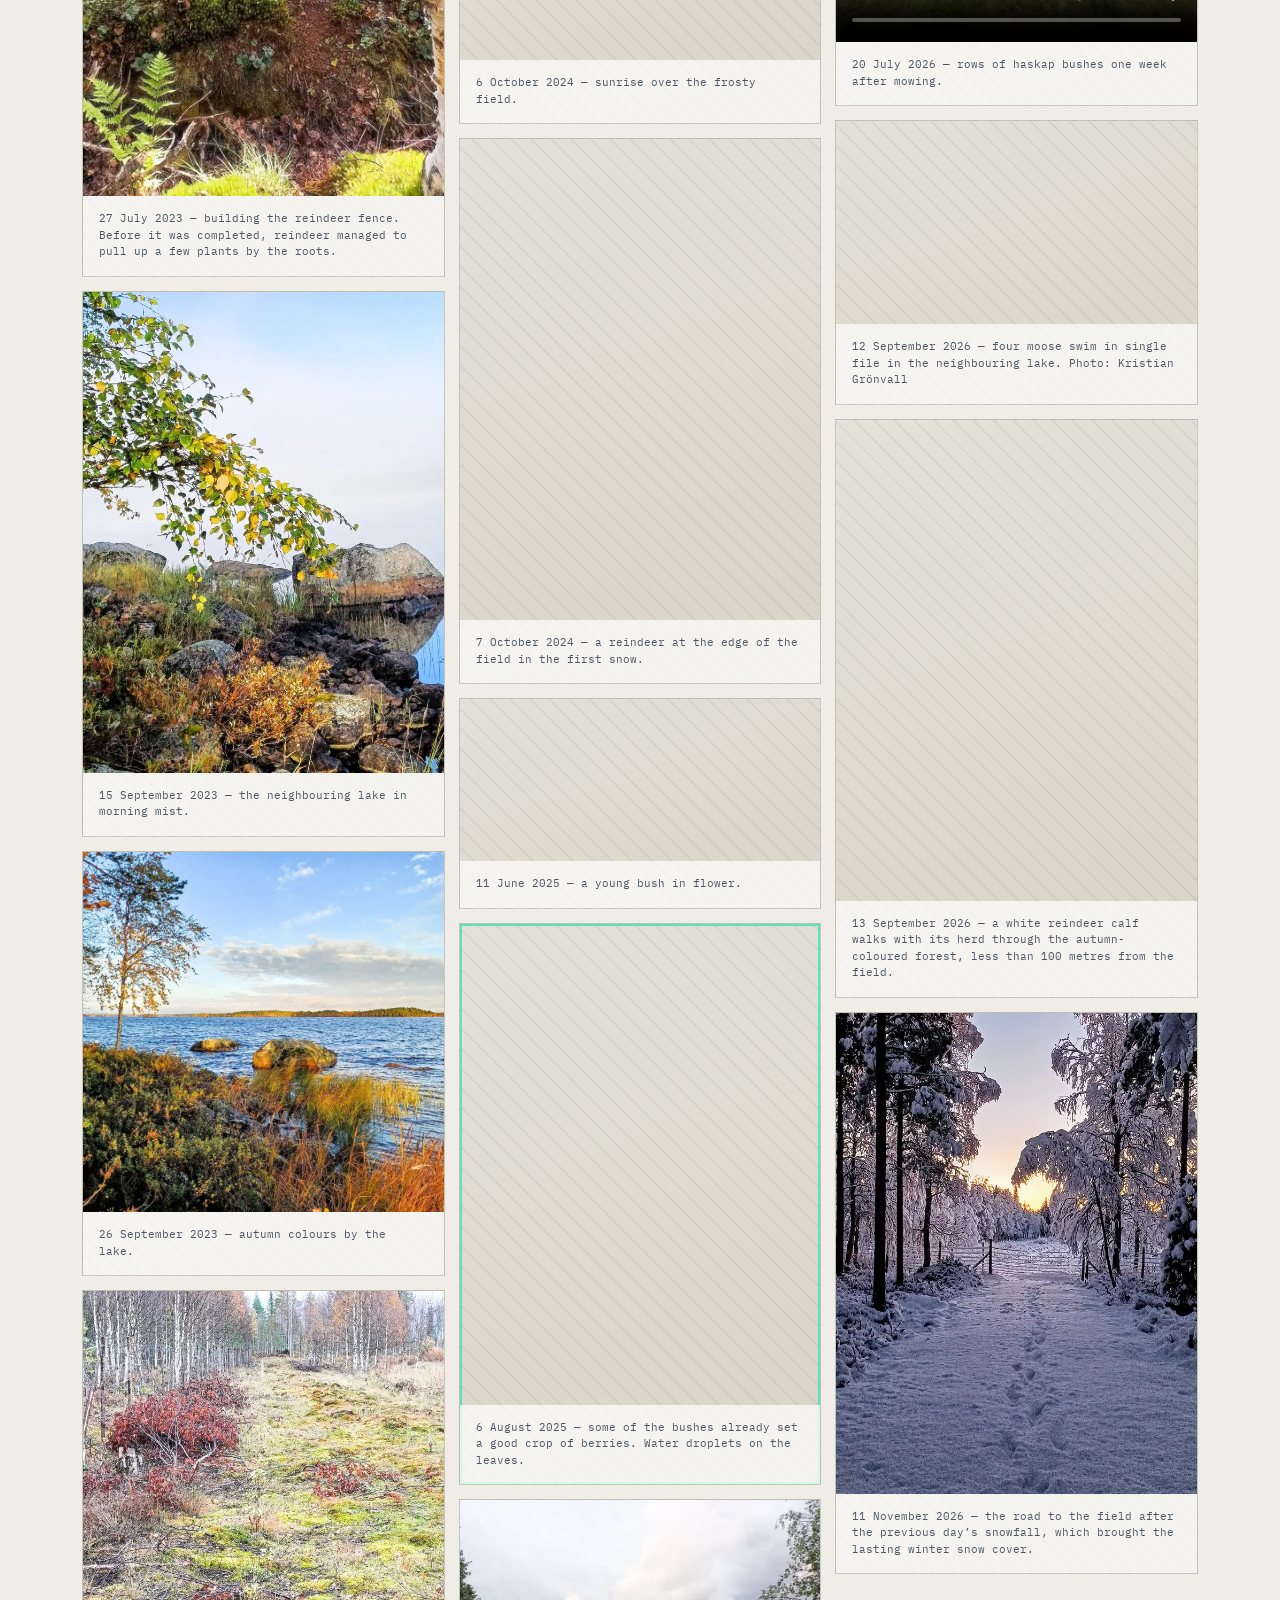
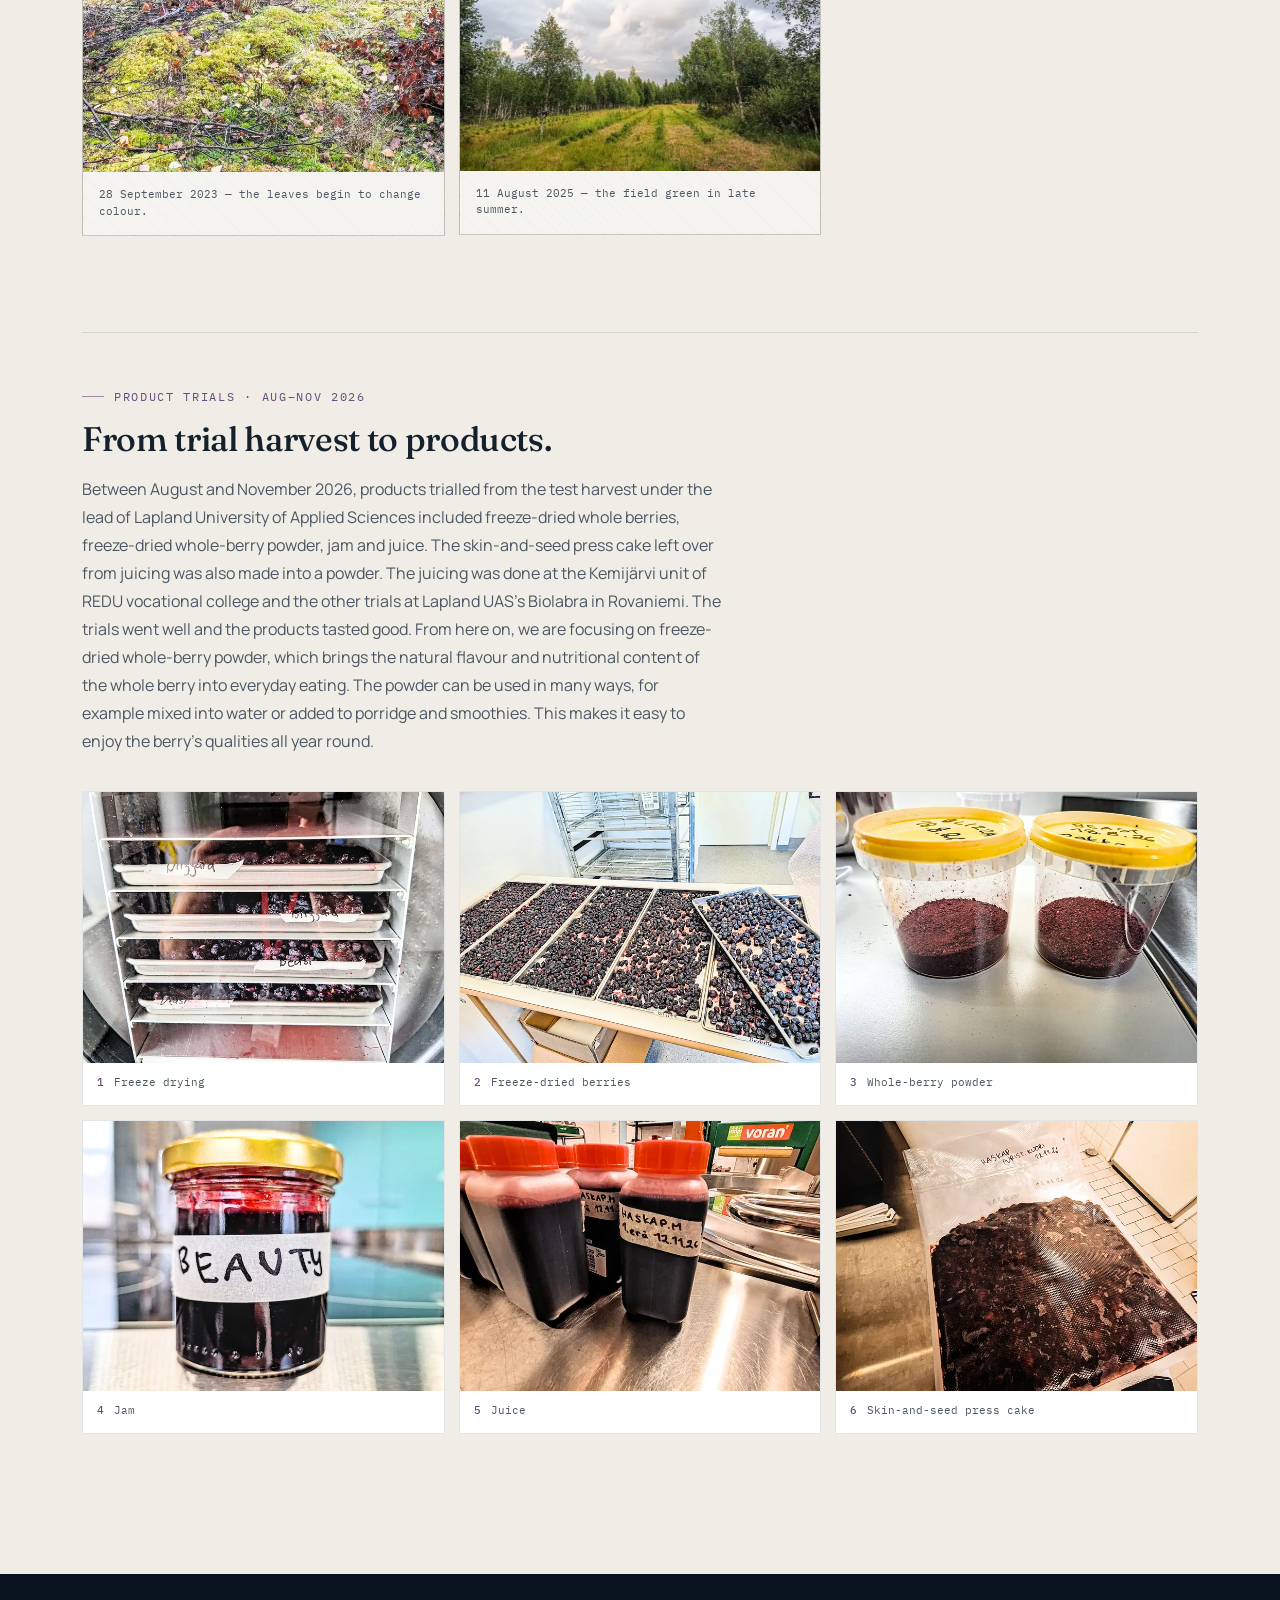
==== commit d41951ce: "Add files via upload" ====
--- a/en/index.html
+++ b/en/index.html
@@ -137,7 +137,7 @@
 <!-- ================= HERO ================= -->
 <header class="hero">
   <div class="hero-photo" id="heroPhoto" aria-hidden="true">
-    <img class="hero-photo-main" alt="" width="800" height="600" decoding="async" fetchpriority="high"
+    <img class="hero-photo-main" alt="Rows of haskap bushes and birch woodland in August evening light in Posio" width="800" height="600" decoding="async" fetchpriority="high"
          src="../assets/hero/hero-800.webp" srcset="../assets/hero/hero-800.webp 800w, ../assets/hero/hero-1100.webp 1100w, ../assets/hero/hero-1400.webp 1400w, ../assets/hero/hero-1900.webp 1900w" sizes="(max-width:700px) 85vw, 100vw">
   </div>
   <canvas id="stars"></canvas>
--- a/assets/site.css
+++ b/assets/site.css
@@ -198,7 +198,7 @@
     content:'';position:absolute;inset:0;z-index:1;pointer-events:none;
     background:
       radial-gradient(70% 46% at 22% 100%,rgba(239,185,76,.16) 0%,rgba(239,185,76,.08) 60%,transparent 100%),
-      linear-gradient(180deg,transparent 0%,transparent 46%,rgba(15,32,54,.26) 70%,rgba(15,32,54,.92) 100%);
+      linear-gradient(180deg,transparent 0%,transparent 46%,rgba(31,74,87,.30) 70%,rgba(31,74,87,.94) 100%);
   }
   /* Kuvan paalla on enaa otsikko, joka on isoa tekstia (raja 3:1). Gradientti
      tarvitaan vain alareunaan: se suojaa otsikon ja sulauttaa kuvan alapuolisen
@@ -251,8 +251,8 @@
      heti kuvan alla. Kuvan alareunan gradientti paattyy samaan variin, joten
      sauma ei nay. */
   .hero-intro{
-    background:linear-gradient(180deg,#0F2036 0%,var(--ink) 100%);
-    color:var(--frost);
+    background:linear-gradient(180deg,#1F4A57 0%,#2A5B66 100%);
+    color:#E8EEF2;
     padding:52px 0 64px;
   }
   .hero-intro .wrap{
@@ -268,12 +268,12 @@
     max-width:620px;
     font-size:clamp(17px,1.5vw,19px);
     line-height:1.7;
-    color:var(--frost);
+    color:#E8EEF2;
     font-weight:400;
   }
   .hero-meta{
     display:flex;gap:36px;flex-wrap:wrap;
-    font-family:var(--mono);font-size:12px;color:var(--frost);
+    font-family:var(--mono);font-size:12px;color:#C9D5DD;
     padding-top:22px;border-top:1px solid var(--line);
   }
   @media(min-width:861px){.hero-meta{flex-direction:column;gap:20px;min-width:210px;}}
@@ -521,15 +521,6 @@
   .gallery-head .eyebrow{color:var(--berry);margin-bottom:20px;}
   .gallery-head h2{font-size:clamp(30px,4.2vw,48px);color:var(--ink-text);line-height:1.1;}
   .gallery-head p{margin-top:20px;color:var(--muted-text);font-size:16px;line-height:1.75;max-width:560px;}
-  .gallery-video{margin:42px 0 0;}
-  .gallery-video video{
-    display:block;width:100%;height:auto;aspect-ratio:16/9;object-fit:cover;
-    background:var(--ink);border:1px solid rgba(20,32,43,0.12);
-  }
-  .gallery-video figcaption{
-    margin-top:12px;font-family:var(--mono);font-size:11px;
-    line-height:1.55;color:var(--muted-text);
-  }
   .gallery-grid{columns:3;column-gap:14px;}
   @media(max-width:820px){.gallery-grid{columns:2;}}
   @media(max-width:520px){.gallery-grid{columns:1;}}
@@ -539,7 +530,7 @@
      ei synny. Kynnys on 1560 px, koska sitä kapeammalla neljäs sarake kutistaisi kuvia:
      4 saraketta vaatii 1494 px pysyäkseen nykyisessä 363 pikselissä. */
   @media(min-width:1560px){
-    .gallery-grid,.gallery-video,.trials-grid{
+    .gallery-grid,.trials-grid{
       --gw:min(1520px,100vw - 64px);
       width:var(--gw);
       margin-inline:calc((100% - var(--gw))/2);
